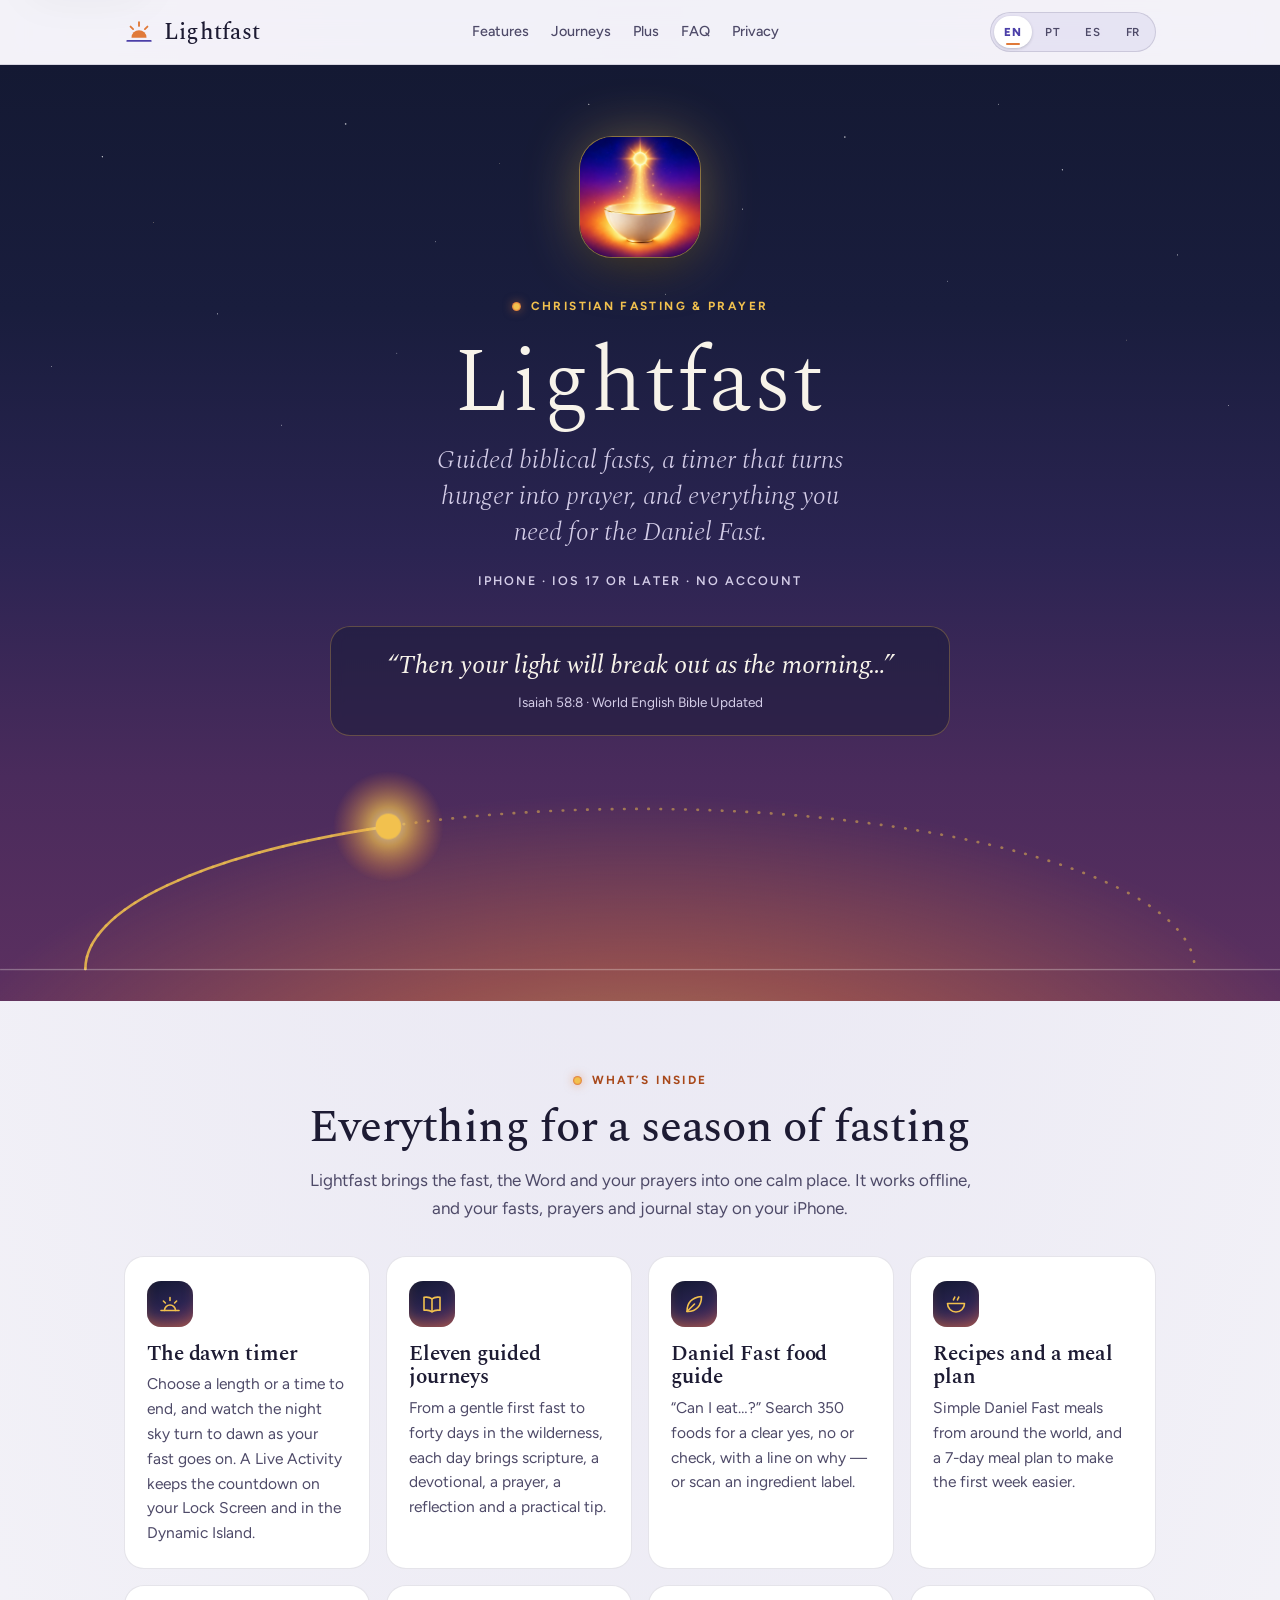
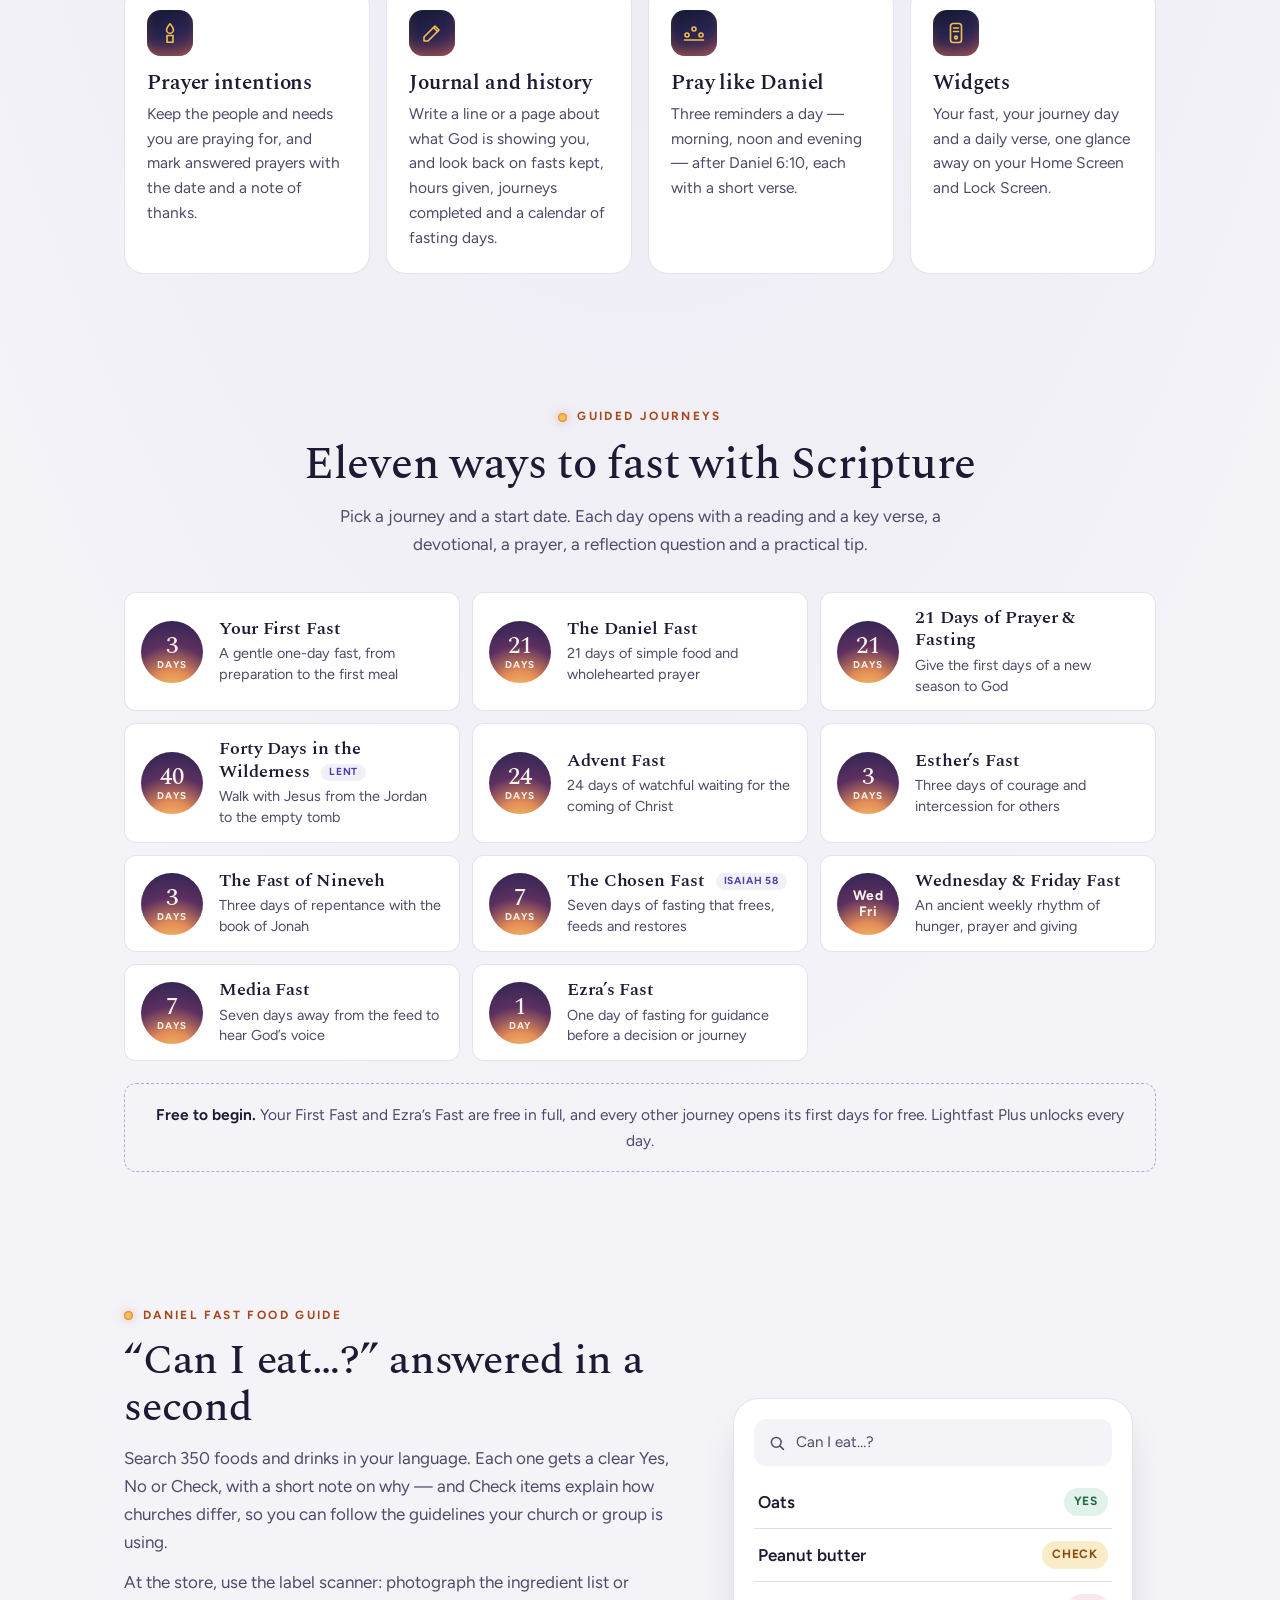
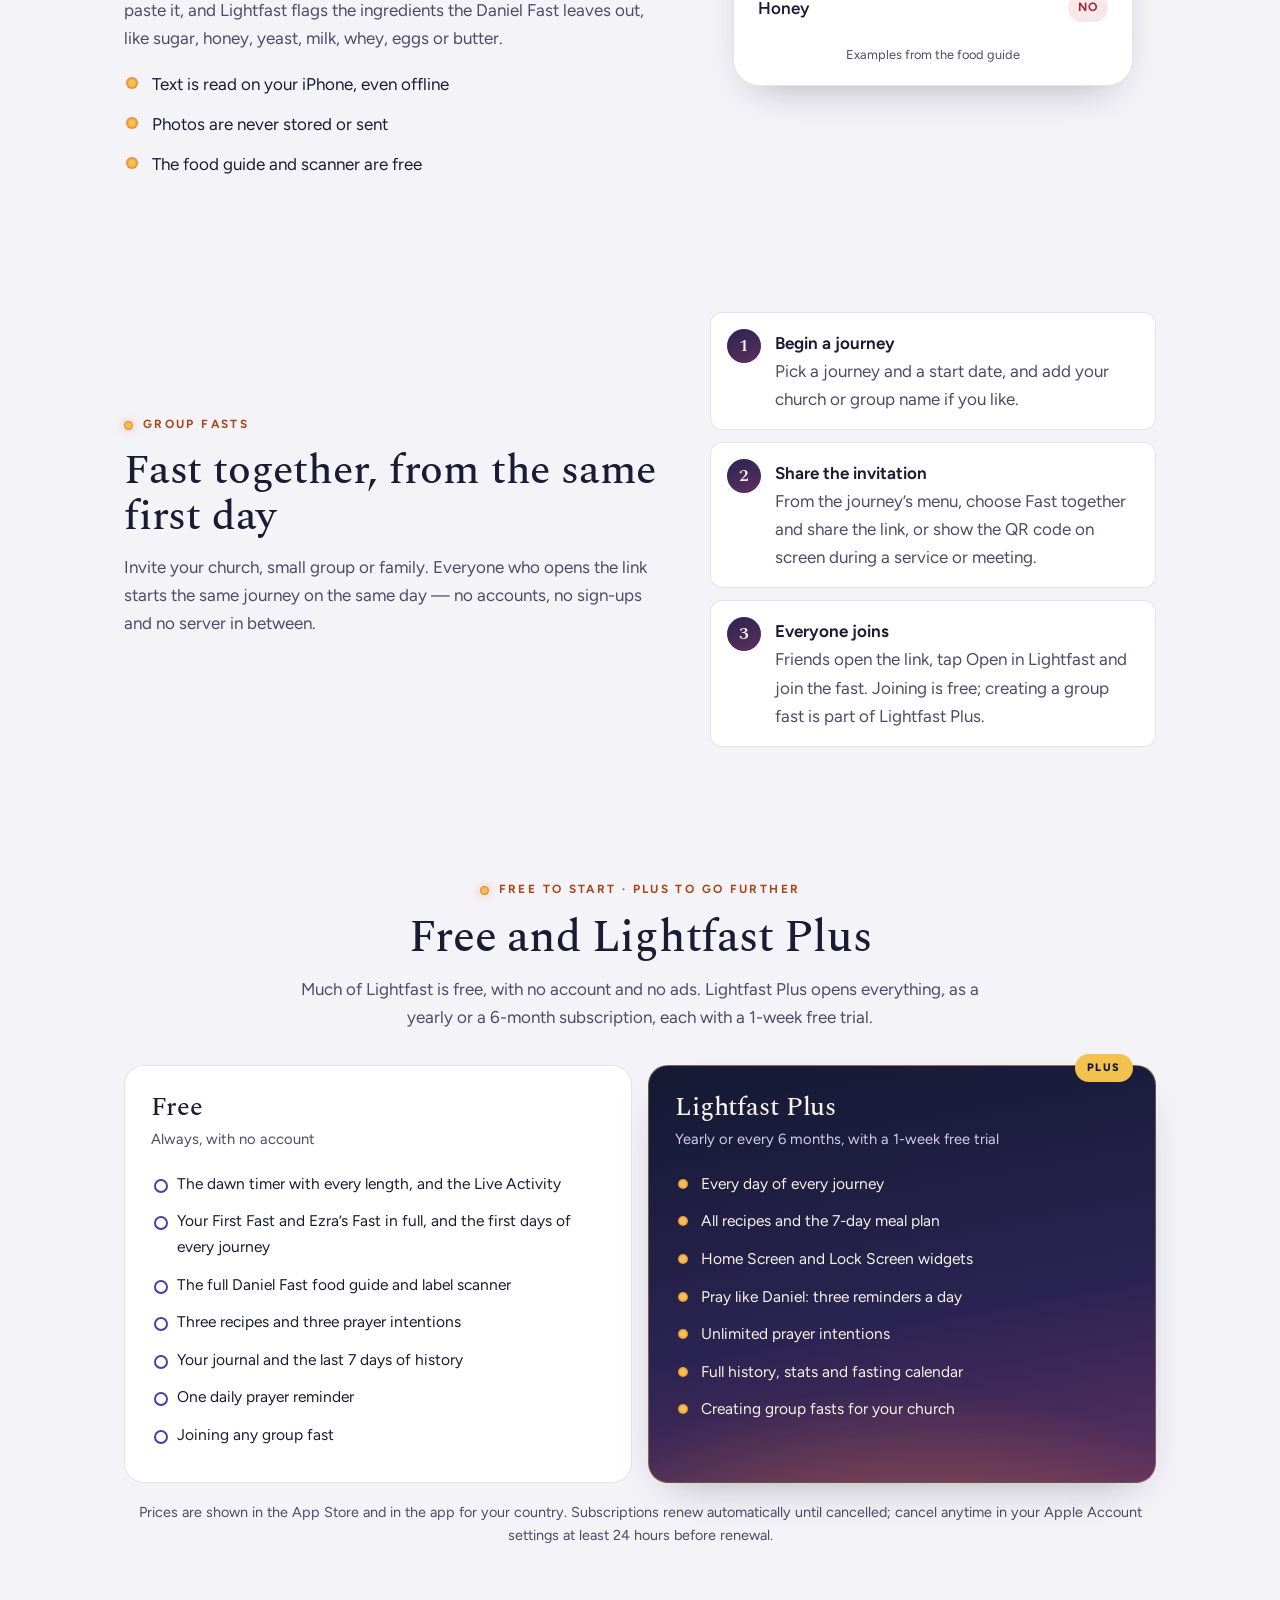
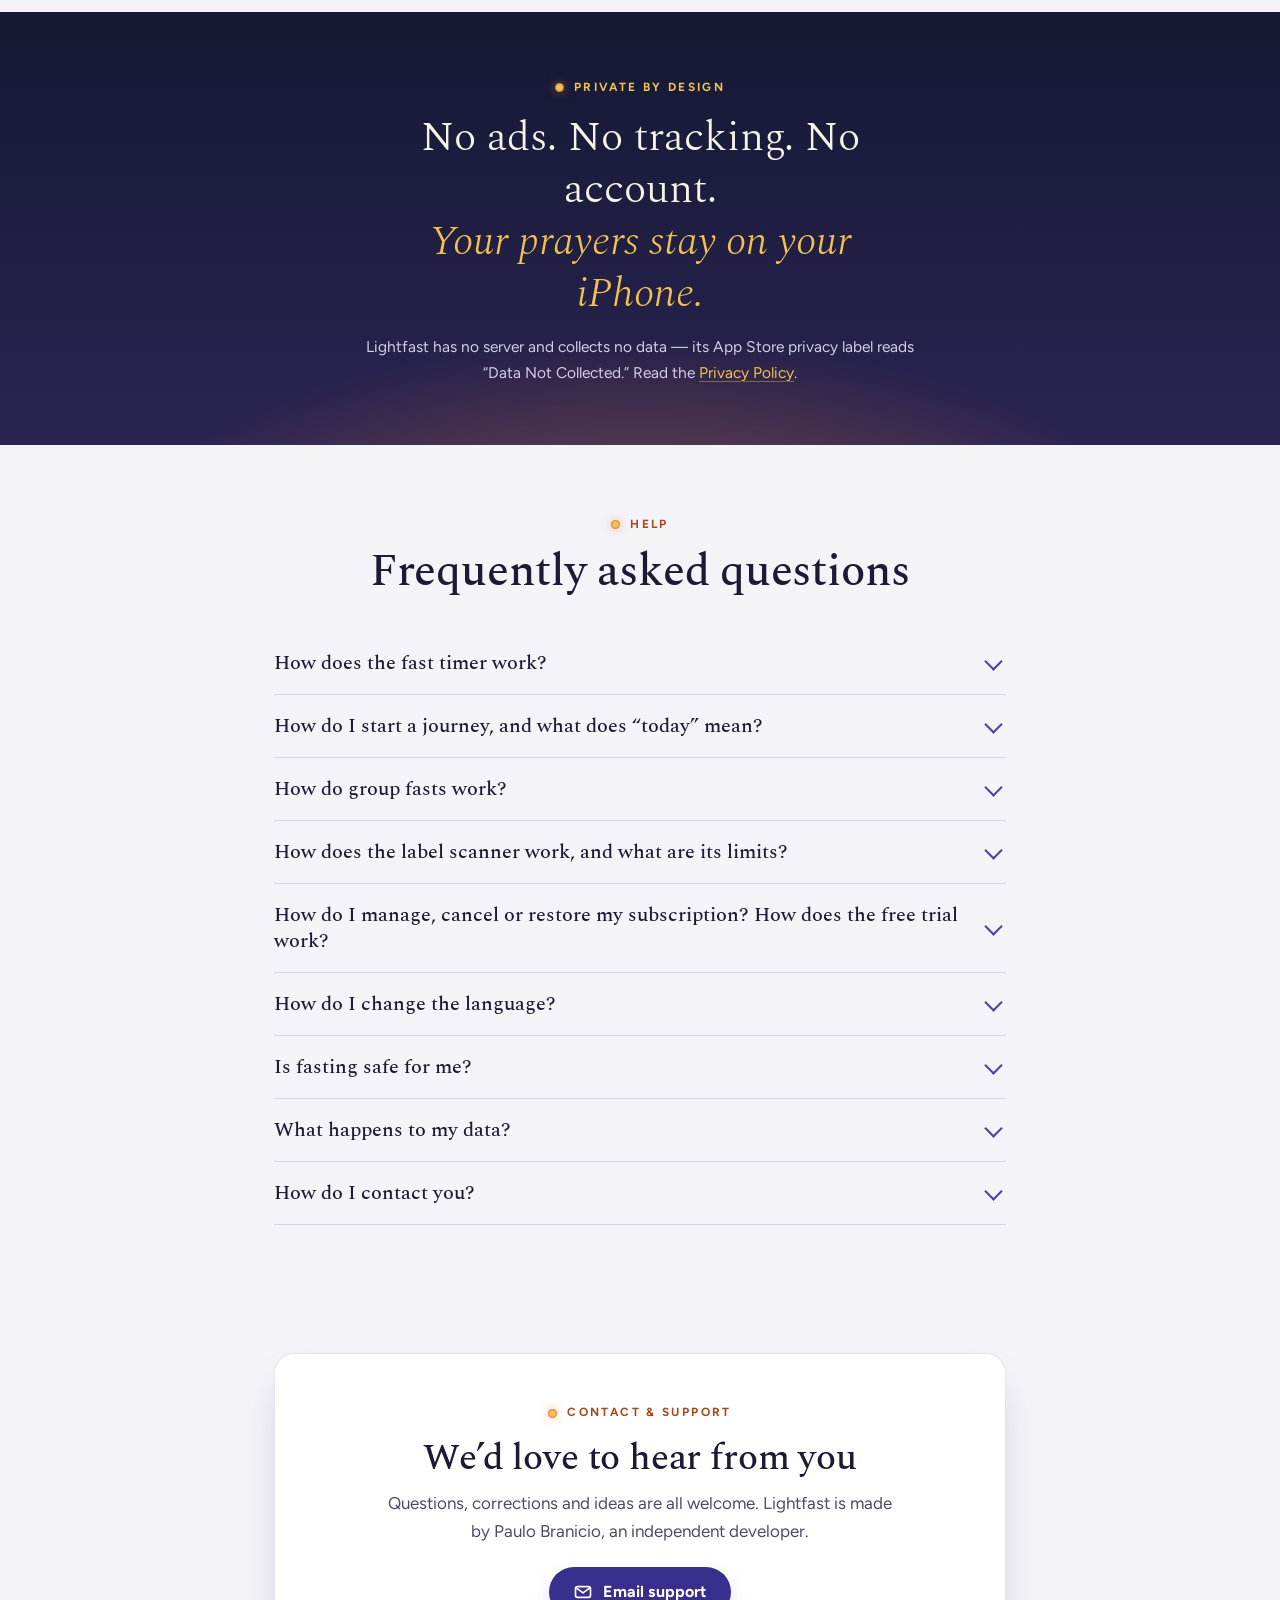
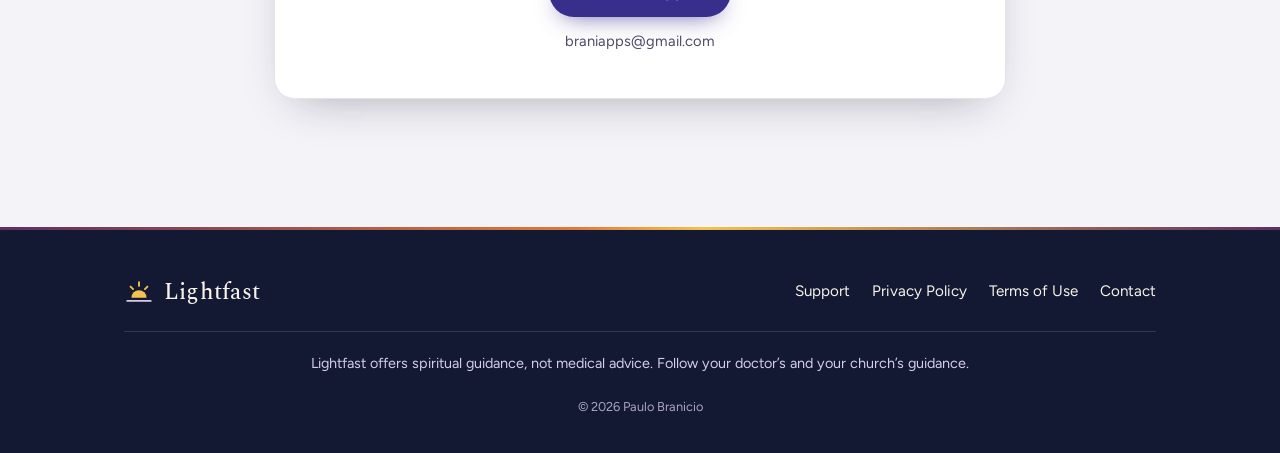
==== index.html @ 5043d7fe "Rename the app to Lightfast across the support site (en, pt-BR, es, fr) New address https://branicio" ====
<!DOCTYPE html>
<html lang="en">
<head>
  <meta charset="UTF-8">
  <meta name="viewport" content="width=device-width, initial-scale=1.0">
  <title>Lightfast — Daniel Fast &amp; Prayer · Support</title>
  <meta name="description" content="Lightfast is a Christian fasting companion for iPhone: a night-to-dawn fast timer, 11 guided biblical fasts, a Daniel Fast food guide and label scanner, prayer and journal — no ads, no tracking, no account. Também em português. También en español. Aussi en français.">
  <meta name="theme-color" content="#141933">
  <link rel="icon" href="app-icon.png">
  <link rel="apple-touch-icon" href="app-icon.png">
  <link rel="preconnect" href="https://fonts.googleapis.com">
  <link rel="preconnect" href="https://fonts.gstatic.com" crossorigin>
  <link href="https://fonts.googleapis.com/css2?family=Figtree:wght@400;500;600;700;800&family=Spectral:ital,wght@0,300;0,400;0,500;0,600;1,300;1,400&display=swap" rel="stylesheet">
  <link rel="stylesheet" href="styles.css">
  <script src="site.js" defer></script>
</head>
<body>
  <a class="skip" href="#main" data-i18n-en="Skip to content" data-i18n-pt="Pular para o conteúdo" data-i18n-es="Saltar al contenido" data-i18n-fr="Aller au contenu">Skip to content</a>

  <!-- Line icons, drawn once and reused with <use>. -->
  <svg width="0" height="0" style="position:absolute" aria-hidden="true" focusable="false">
    <symbol id="i-dawn" viewBox="0 0 24 24"><path d="M3 18.5h18"/><path d="M6.5 18.5a5.5 5.5 0 0 1 11 0"/><path d="M12 5.5v3M5.4 9l2 2M18.6 9l-2 2"/></symbol>
    <symbol id="i-book" viewBox="0 0 24 24"><path d="M12 6.8C10 5.3 7 4.8 4 5.3v13c3-.5 6 0 8 1.5 2-1.5 5-2 8-1.5v-13c-3-.5-6 0-8 1.5z"/><path d="M12 6.8v13"/></symbol>
    <symbol id="i-leaf" viewBox="0 0 24 24"><path d="M5 19.5C5 11 10 5.5 19.5 4.5 19.5 14 14 19.5 6 19.5"/><path d="M5 19.5l7.5-7.5"/></symbol>
    <symbol id="i-bowl" viewBox="0 0 24 24"><path d="M3.5 11.5h17a8.5 8.5 0 0 1-17 0z"/><path d="M9.5 8c0-1.3 1.2-1.7 1.2-3M13.5 8c0-1.3 1.2-1.7 1.2-3"/></symbol>
    <symbol id="i-flame" viewBox="0 0 24 24"><path d="M12 2.8c2.3 2.6 3.4 4.4 3.4 6.1a3.4 3.4 0 0 1-6.8 0c0-1.7 1.1-3.5 3.4-6.1z"/><path d="M9 14.5h6v6.7H9z"/></symbol>
    <symbol id="i-pen" viewBox="0 0 24 24"><path d="M4 20h4L19 9l-4-4L4 16z"/><path d="M13.5 6.5l4 4"/></symbol>
    <symbol id="i-suns" viewBox="0 0 24 24"><circle cx="5" cy="14" r="2"/><circle cx="12" cy="8" r="2"/><circle cx="19" cy="14" r="2"/><path d="M2.5 19h19"/></symbol>
    <symbol id="i-phone" viewBox="0 0 24 24"><rect x="6.5" y="2.5" width="11" height="19" rx="2.8"/><path d="M9.5 7h5M9.5 10.5h5"/><circle cx="12" cy="16.5" r="1.4"/></symbol>
    <symbol id="i-search" viewBox="0 0 24 24"><circle cx="11" cy="11" r="6.5"/><path d="M16 16l4.5 4.5"/></symbol>
    <symbol id="i-mail" viewBox="0 0 24 24"><rect x="3" y="5.5" width="18" height="13" rx="2.5"/><path d="M3.8 7l8.2 6 8.2-6"/></symbol>
  </svg>

  <header class="nav">
    <div class="wrap">
      <a class="brand" href="index.html">
        <svg class="mark" width="30" height="30" viewBox="0 0 32 32" aria-hidden="true" focusable="false"><path class="sun" d="M8 22a8 8 0 0 1 16 0z"/><path class="rays" d="M16 5.5v4M7 10.2l2.7 2.7M25 10.2l-2.7 2.7" fill="none" stroke-width="2" stroke-linecap="round"/><path class="line" d="M3.5 25.5h25" fill="none" stroke-width="2" stroke-linecap="round"/></svg>
        Lightfast
      </a>
      <nav class="nav-links" aria-label="Site" data-i18n-aria-en="Site" data-i18n-aria-pt="Site" data-i18n-aria-es="Sitio" data-i18n-aria-fr="Site">
        <a href="#features" data-i18n-en="Features" data-i18n-pt="Recursos" data-i18n-es="Funciones" data-i18n-fr="Fonctionnalités">Features</a>
        <a href="#journeys" data-i18n-en="Journeys" data-i18n-pt="Jornadas" data-i18n-es="Jornadas" data-i18n-fr="Parcours">Journeys</a>
        <a href="#plus">Plus</a>
        <a href="#faq" data-i18n-en="FAQ" data-i18n-pt="Perguntas" data-i18n-es="Preguntas" data-i18n-fr="Questions">FAQ</a>
        <a href="privacy.html" data-i18n-en="Privacy" data-i18n-pt="Privacidade" data-i18n-es="Privacidad" data-i18n-fr="Confidentialité">Privacy</a>
      </nav>
      <div class="nav-right">
        <div class="langtabs" role="tablist" aria-label="Language" data-i18n-aria-en="Language" data-i18n-aria-pt="Idioma" data-i18n-aria-es="Idioma" data-i18n-aria-fr="Langue">
          <button type="button" role="tab" data-lang-target="en" lang="en" aria-label="English">EN</button>
          <button type="button" role="tab" data-lang-target="pt" lang="pt-BR" aria-label="Português (Brasil)">PT</button>
          <button type="button" role="tab" data-lang-target="es" lang="es" aria-label="Español">ES</button>
          <button type="button" role="tab" data-lang-target="fr" lang="fr" aria-label="Français">FR</button>
        </div>
      </div>
    </div>
  </header>

  <main id="main" tabindex="-1">
    <!-- =============================================================== HERO -->
    <section class="sky">
      <div class="wrap hero">
        <div data-lang="en" lang="en">
          <img class="icon" src="app-icon.png" width="120" height="120" alt="Lightfast app icon: an empty bowl filled with dawn light" data-rise style="animation-delay:.05s">
          <div data-rise style="animation-delay:.12s"><span class="kicker">Christian fasting &amp; prayer</span></div>
          <h1 data-rise style="animation-delay:.18s">Lightfast</h1>
          <p class="tagline" data-rise style="animation-delay:.26s">Guided biblical fasts, a timer that turns hunger into prayer, and everything you need for the Daniel Fast.</p>
          <p class="meta" data-rise style="animation-delay:.32s">iPhone · iOS 17 or later · No account</p>
          <figure class="verse" data-rise style="animation-delay:.4s">
            <blockquote><p>“Then your light will break out as the morning…”</p></blockquote>
            <figcaption>Isaiah 58:8 · World English Bible Updated</figcaption>
          </figure>
        </div>
        <div data-lang="pt" lang="pt-BR">
          <img class="icon" src="app-icon.png" width="120" height="120" alt="Ícone do aplicativo Lightfast: uma tigela vazia cheia da luz da aurora" data-rise style="animation-delay:.05s">
          <div data-rise style="animation-delay:.12s"><span class="kicker">Jejum e oração cristã</span></div>
          <h1 data-rise style="animation-delay:.18s">Lightfast</h1>
          <p class="tagline" data-rise style="animation-delay:.26s">Jejuns bíblicos guiados, um cronômetro que transforma a fome em oração e tudo o que você precisa para o Jejum de Daniel.</p>
          <p class="meta" data-rise style="animation-delay:.32s">iPhone · iOS 17 ou posterior · Sem conta</p>
          <figure class="verse" data-rise style="animation-delay:.4s">
            <blockquote><p>“Então a sua luz romperá como a manhã…”</p></blockquote>
            <figcaption>Isaías 58:8 · Bíblia Portuguesa Mundial</figcaption>
          </figure>
        </div>
        <div data-lang="es" lang="es">
          <img class="icon" src="app-icon.png" width="120" height="120" alt="Ícono de la aplicación Lightfast: un tazón vacío lleno de la luz del amanecer" data-rise style="animation-delay:.05s">
          <div data-rise style="animation-delay:.12s"><span class="kicker">Ayuno cristiano y oración</span></div>
          <h1 data-rise style="animation-delay:.18s">Lightfast</h1>
          <p class="tagline" data-rise style="animation-delay:.26s">Ayunos bíblicos guiados, un temporizador que convierte el hambre en oración y todo lo que necesitas para el Ayuno de Daniel.</p>
          <p class="meta" data-rise style="animation-delay:.32s">iPhone · iOS 17 o posterior · Sin cuenta</p>
          <figure class="verse" data-rise style="animation-delay:.4s">
            <blockquote><p>«Entonces nacerá tu luz como el alba…»</p></blockquote>
            <figcaption>Isaías 58:8 · Reina-Valera 1909</figcaption>
          </figure>
        </div>
        <div data-lang="fr" lang="fr">
          <img class="icon" src="app-icon.png" width="120" height="120" alt="Icône de l’application Lightfast&nbsp;: un bol vide rempli de la lumière de l’aube" data-rise style="animation-delay:.05s">
          <div data-rise style="animation-delay:.12s"><span class="kicker">Jeûne chrétien et prière</span></div>
          <h1 data-rise style="animation-delay:.18s">Lightfast</h1>
          <p class="tagline" data-rise style="animation-delay:.26s">Des jeûnes bibliques guidés, un minuteur qui change la faim en prière, et tout ce qu’il te faut pour le jeûne de Daniel.</p>
          <p class="meta" data-rise style="animation-delay:.32s">iPhone · iOS 17 ou ultérieur · Sans compte</p>
          <figure class="verse" data-rise style="animation-delay:.4s">
            <blockquote><p>«&nbsp;Alors ta lumière poindra comme l’aurore…&nbsp;»</p></blockquote>
            <figcaption>Ésaïe 58:8 · Louis Segond 1910</figcaption>
          </figure>
        </div>
      </div>
      <!-- The app's dawn timer: a sun a third of the way up its arc. -->
      <svg class="horizon" viewBox="0 -24 1200 224" aria-hidden="true" focusable="false">
        <defs>
          <radialGradient id="sunglow">
            <stop offset="0" stop-color="#FFF3D1"/>
            <stop offset="0.35" stop-color="#F2C14E" stop-opacity="0.9"/>
            <stop offset="1" stop-color="#E07A3A" stop-opacity="0"/>
          </radialGradient>
        </defs>
        <path d="M80 170 A520 150 0 0 1 1120 170" fill="none" stroke="#F2C14E" stroke-opacity="0.5" stroke-width="2.5" stroke-dasharray="0.5 11" stroke-linecap="round"/>
        <path d="M80 170 A520 150 0 0 1 364 36.4" fill="none" stroke="#F2C14E" stroke-opacity="0.85" stroke-width="2.5" stroke-linecap="round"/>
        <g class="climb">
          <circle cx="364" cy="36.4" r="52" fill="url(#sunglow)" opacity="0.75"/>
          <circle cx="364" cy="36.4" r="12" fill="#F2C14E"/>
        </g>
        <path d="M0 170.5H1200" stroke="#F7F3EA" stroke-opacity="0.35" stroke-width="1.2"/>
      </svg>
    </section>

    <!-- =============================================================== FEATURES -->
    <section class="block wrap" id="features">
      <div data-lang="en" lang="en">
        <div class="section-head center">
          <span class="kicker">What’s inside</span>
          <h2>Everything for a season of fasting</h2>
          <p>Lightfast brings the fast, the Word and your prayers into one calm place. It works offline, and your fasts, prayers and journal stay on your iPhone.</p>
        </div>
        <div class="grid">
          <div class="feature"><div class="ico"><svg aria-hidden="true"><use href="#i-dawn"/></svg></div><h3>The dawn timer</h3><p>Choose a length or a time to end, and watch the night sky turn to dawn as your fast goes on. A Live Activity keeps the countdown on your Lock Screen and in the Dynamic Island.</p></div>
          <div class="feature"><div class="ico"><svg aria-hidden="true"><use href="#i-book"/></svg></div><h3>Eleven guided journeys</h3><p>From a gentle first fast to forty days in the wilderness, each day brings scripture, a devotional, a prayer, a reflection and a practical tip.</p></div>
          <div class="feature"><div class="ico"><svg aria-hidden="true"><use href="#i-leaf"/></svg></div><h3>Daniel Fast food guide</h3><p>“Can I eat…?” Search 350 foods for a clear yes, no or check, with a line on why — or scan an ingredient label.</p></div>
          <div class="feature"><div class="ico"><svg aria-hidden="true"><use href="#i-bowl"/></svg></div><h3>Recipes and a meal plan</h3><p>Simple Daniel Fast meals from around the world, and a 7-day meal plan to make the first week easier.</p></div>
          <div class="feature"><div class="ico"><svg aria-hidden="true"><use href="#i-flame"/></svg></div><h3>Prayer intentions</h3><p>Keep the people and needs you are praying for, and mark answered prayers with the date and a note of thanks.</p></div>
          <div class="feature"><div class="ico"><svg aria-hidden="true"><use href="#i-pen"/></svg></div><h3>Journal and history</h3><p>Write a line or a page about what God is showing you, and look back on fasts kept, hours given, journeys completed and a calendar of fasting days.</p></div>
          <div class="feature"><div class="ico"><svg aria-hidden="true"><use href="#i-suns"/></svg></div><h3>Pray like Daniel</h3><p>Three reminders a day — morning, noon and evening — after Daniel 6:10, each with a short verse.</p></div>
          <div class="feature"><div class="ico"><svg aria-hidden="true"><use href="#i-phone"/></svg></div><h3>Widgets</h3><p>Your fast, your journey day and a daily verse, one glance away on your Home Screen and Lock Screen.</p></div>
        </div>
      </div>
      <div data-lang="pt" lang="pt-BR">
        <div class="section-head center">
          <span class="kicker">Por dentro do app</span>
          <h2>Tudo para um tempo de jejum</h2>
          <p>O Lightfast reúne o jejum, a Palavra e as suas orações em um só lugar, sereno. Funciona offline, e seus jejuns, orações e diário ficam no seu iPhone.</p>
        </div>
        <div class="grid">
          <div class="feature"><div class="ico"><svg aria-hidden="true"><use href="#i-dawn"/></svg></div><h3>O cronômetro da aurora</h3><p>Escolha uma duração ou um horário para terminar e veja o céu da noite virar aurora enquanto o jejum avança. Uma Atividade ao Vivo mantém a contagem regressiva na Tela Bloqueada e na Dynamic Island.</p></div>
          <div class="feature"><div class="ico"><svg aria-hidden="true"><use href="#i-book"/></svg></div><h3>Onze jornadas guiadas</h3><p>De um primeiro jejum suave aos quarenta dias no deserto, cada dia traz Escritura, um devocional, uma oração, uma reflexão e uma dica prática.</p></div>
          <div class="feature"><div class="ico"><svg aria-hidden="true"><use href="#i-leaf"/></svg></div><h3>Guia de alimentos do Jejum de Daniel</h3><p>“Posso comer…?” Pesquise 350 alimentos e receba um sim, um não ou um “verifique”, com o motivo — ou escaneie o rótulo de ingredientes.</p></div>
          <div class="feature"><div class="ico"><svg aria-hidden="true"><use href="#i-bowl"/></svg></div><h3>Receitas e cardápio</h3><p>Refeições simples do Jejum de Daniel de várias partes do mundo e um cardápio de 7 dias para facilitar a primeira semana.</p></div>
          <div class="feature"><div class="ico"><svg aria-hidden="true"><use href="#i-flame"/></svg></div><h3>Pedidos de oração</h3><p>Guarde as pessoas e as necessidades pelas quais você ora e marque as orações respondidas com a data e uma palavra de gratidão.</p></div>
          <div class="feature"><div class="ico"><svg aria-hidden="true"><use href="#i-pen"/></svg></div><h3>Diário e histórico</h3><p>Escreva uma linha ou uma página sobre o que Deus está mostrando a você e reveja os jejuns cumpridos, as horas dedicadas, as jornadas concluídas e um calendário dos seus dias de jejum.</p></div>
          <div class="feature"><div class="ico"><svg aria-hidden="true"><use href="#i-suns"/></svg></div><h3>Ore como Daniel</h3><p>Três lembretes por dia — de manhã, ao meio-dia e à noite —, como em Daniel 6:10, cada um com um versículo curto.</p></div>
          <div class="feature"><div class="ico"><svg aria-hidden="true"><use href="#i-phone"/></svg></div><h3>Widgets</h3><p>Seu jejum, o dia da sua jornada e um versículo diário, a um olhar de distância na Tela de Início e na Tela Bloqueada.</p></div>
        </div>
      </div>
      <div data-lang="es" lang="es">
        <div class="section-head center">
          <span class="kicker">Lo que incluye</span>
          <h2>Todo para un tiempo de ayuno</h2>
          <p>Lightfast reúne el ayuno, la Palabra y tus oraciones en un solo lugar sereno. Funciona sin conexión, y tus ayunos, oraciones y diario se quedan en tu iPhone.</p>
        </div>
        <div class="grid">
          <div class="feature"><div class="ico"><svg aria-hidden="true"><use href="#i-dawn"/></svg></div><h3>El temporizador del alba</h3><p>Elige una duración o una hora para terminar, y mira cómo el cielo nocturno se vuelve alba mientras avanza tu ayuno. Una Actividad en vivo mantiene la cuenta regresiva en la pantalla bloqueada y en la Dynamic Island.</p></div>
          <div class="feature"><div class="ico"><svg aria-hidden="true"><use href="#i-book"/></svg></div><h3>Once jornadas guiadas</h3><p>Desde un primer ayuno sencillo hasta cuarenta días en el desierto, cada día trae Escritura, un devocional, una oración, una reflexión y un consejo práctico.</p></div>
          <div class="feature"><div class="ico"><svg aria-hidden="true"><use href="#i-leaf"/></svg></div><h3>Guía de alimentos del Ayuno de Daniel</h3><p>«¿Puedo comer…?» Busca entre 350 alimentos y obtén un sí, un no o un «revisa», con el porqué, o escanea la etiqueta de ingredientes.</p></div>
          <div class="feature"><div class="ico"><svg aria-hidden="true"><use href="#i-bowl"/></svg></div><h3>Recetas y plan de comidas</h3><p>Comidas sencillas del Ayuno de Daniel de todo el mundo y un plan de comidas de 7 días para facilitar la primera semana.</p></div>
          <div class="feature"><div class="ico"><svg aria-hidden="true"><use href="#i-flame"/></svg></div><h3>Peticiones de oración</h3><p>Guarda las personas y necesidades por las que oras, y marca las oraciones contestadas con la fecha y una palabra de gratitud.</p></div>
          <div class="feature"><div class="ico"><svg aria-hidden="true"><use href="#i-pen"/></svg></div><h3>Diario e historial</h3><p>Escribe una línea o una página sobre lo que Dios te está mostrando, y repasa los ayunos cumplidos, las horas dedicadas, las jornadas completadas y un calendario de tus días de ayuno.</p></div>
          <div class="feature"><div class="ico"><svg aria-hidden="true"><use href="#i-suns"/></svg></div><h3>Ora como Daniel</h3><p>Tres recordatorios al día —mañana, mediodía y tarde—, como en Daniel 6:10, cada uno con un versículo breve.</p></div>
          <div class="feature"><div class="ico"><svg aria-hidden="true"><use href="#i-phone"/></svg></div><h3>Widgets</h3><p>Tu ayuno, el día de tu jornada y un versículo diario, a un vistazo en la pantalla de inicio y en la pantalla bloqueada.</p></div>
        </div>
      </div>
      <div data-lang="fr" lang="fr">
        <div class="section-head center">
          <span class="kicker">À l’intérieur</span>
          <h2>Tout pour un temps de jeûne</h2>
          <p>Lightfast rassemble le jeûne, la Parole et tes prières en un seul lieu paisible. Elle fonctionne hors ligne, et tes jeûnes, tes prières et ton journal restent sur ton iPhone.</p>
        </div>
        <div class="grid">
          <div class="feature"><div class="ico"><svg aria-hidden="true"><use href="#i-dawn"/></svg></div><h3>Le minuteur de l’aube</h3><p>Choisis une durée ou une heure de fin, et regarde le ciel de la nuit se changer en aube à mesure que ton jeûne avance. Une activité en direct garde le compte à rebours sur l’écran verrouillé et dans la Dynamic Island.</p></div>
          <div class="feature"><div class="ico"><svg aria-hidden="true"><use href="#i-book"/></svg></div><h3>Onze parcours guidés</h3><p>D’un premier jeûne tout en douceur aux quarante jours au désert, chaque jour t’apporte un passage de l’Écriture, une méditation, une prière, une réflexion et un conseil pratique.</p></div>
          <div class="feature"><div class="ico"><svg aria-hidden="true"><use href="#i-leaf"/></svg></div><h3>Guide alimentaire du jeûne de Daniel</h3><p>«&nbsp;Puis-je manger…&nbsp;?&nbsp;» Cherche parmi 350 aliments et obtiens un oui, un non ou un «&nbsp;à vérifier&nbsp;», avec la raison — ou scanne une étiquette d’ingrédients.</p></div>
          <div class="feature"><div class="ico"><svg aria-hidden="true"><use href="#i-bowl"/></svg></div><h3>Recettes et menu de la semaine</h3><p>Des plats simples du jeûne de Daniel venus du monde entier, et un menu de 7&nbsp;jours pour faciliter la première semaine.</p></div>
          <div class="feature"><div class="ico"><svg aria-hidden="true"><use href="#i-flame"/></svg></div><h3>Intentions de prière</h3><p>Garde les personnes et les besoins pour lesquels tu pries, et marque les prières exaucées avec la date et un mot de reconnaissance.</p></div>
          <div class="feature"><div class="ico"><svg aria-hidden="true"><use href="#i-pen"/></svg></div><h3>Journal et historique</h3><p>Écris une ligne ou une page sur ce que Dieu te montre, et revois les jeûnes tenus, les heures données, les parcours terminés et un calendrier de tes jours de jeûne.</p></div>
          <div class="feature"><div class="ico"><svg aria-hidden="true"><use href="#i-suns"/></svg></div><h3>Prier comme Daniel</h3><p>Trois rappels par jour — le matin, à midi et le soir — à l’exemple de Daniel 6:10, chacun avec un court verset.</p></div>
          <div class="feature"><div class="ico"><svg aria-hidden="true"><use href="#i-phone"/></svg></div><h3>Widgets</h3><p>Ton jeûne, le jour de ton parcours et un verset du jour, d’un coup d’œil sur l’écran d’accueil et l’écran verrouillé.</p></div>
        </div>
      </div>
    </section>

    <!-- =============================================================== JOURNEYS -->
    <section class="block wrap" id="journeys">
      <div data-lang="en" lang="en">
        <div class="section-head center">
          <span class="kicker">Guided journeys</span>
          <h2>Eleven ways to fast with Scripture</h2>
          <p>Pick a journey and a start date. Each day opens with a reading and a key verse, a devotional, a prayer, a reflection question and a practical tip.</p>
        </div>
        <ul class="journeys">
          <li class="journey"><span class="len"><b>3</b><small>days</small></span><div><h3>Your First Fast</h3><p>A gentle one-day fast, from preparation to the first meal</p></div></li>
          <li class="journey"><span class="len"><b>21</b><small>days</small></span><div><h3>The Daniel Fast</h3><p>21 days of simple food and wholehearted prayer</p></div></li>
          <li class="journey"><span class="len"><b>21</b><small>days</small></span><div><h3>21 Days of Prayer &amp; Fasting</h3><p>Give the first days of a new season to God</p></div></li>
          <li class="journey"><span class="len"><b>40</b><small>days</small></span><div><h3>Forty Days in the Wilderness <span class="tag">Lent</span></h3><p>Walk with Jesus from the Jordan to the empty tomb</p></div></li>
          <li class="journey"><span class="len"><b>24</b><small>days</small></span><div><h3>Advent Fast</h3><p>24 days of watchful waiting for the coming of Christ</p></div></li>
          <li class="journey"><span class="len"><b>3</b><small>days</small></span><div><h3>Esther’s Fast</h3><p>Three days of courage and intercession for others</p></div></li>
          <li class="journey"><span class="len"><b>3</b><small>days</small></span><div><h3>The Fast of Nineveh</h3><p>Three days of repentance with the book of Jonah</p></div></li>
          <li class="journey"><span class="len"><b>7</b><small>days</small></span><div><h3>The Chosen Fast <span class="tag">Isaiah 58</span></h3><p>Seven days of fasting that frees, feeds and restores</p></div></li>
          <li class="journey"><span class="len wk"><b>Wed<br>Fri</b></span><div><h3>Wednesday &amp; Friday Fast</h3><p>An ancient weekly rhythm of hunger, prayer and giving</p></div></li>
          <li class="journey"><span class="len"><b>7</b><small>days</small></span><div><h3>Media Fast</h3><p>Seven days away from the feed to hear God’s voice</p></div></li>
          <li class="journey"><span class="len"><b>1</b><small>day</small></span><div><h3>Ezra’s Fast</h3><p>One day of fasting for guidance before a decision or journey</p></div></li>
        </ul>
        <p class="each-day"><strong>Free to begin.</strong> Your First Fast and Ezra’s Fast are free in full, and every other journey opens its first days for free. Lightfast Plus unlocks every day.</p>
      </div>
      <div data-lang="pt" lang="pt-BR">
        <div class="section-head center">
          <span class="kicker">Jornadas guiadas</span>
          <h2>Onze maneiras de jejuar com as Escrituras</h2>
          <p>Escolha uma jornada e uma data de início. Cada dia começa com uma leitura e um versículo-chave, um devocional, uma oração, uma pergunta para reflexão e uma dica prática.</p>
        </div>
        <ul class="journeys">
          <li class="journey"><span class="len"><b>3</b><small>dias</small></span><div><h3>Seu primeiro jejum</h3><p>Um jejum suave de um dia, da preparação à primeira refeição</p></div></li>
          <li class="journey"><span class="len"><b>21</b><small>dias</small></span><div><h3>O Jejum de Daniel</h3><p>21 dias de comida simples e oração de todo o coração</p></div></li>
          <li class="journey"><span class="len"><b>21</b><small>dias</small></span><div><h3>21 dias de jejum e oração</h3><p>Entregue a Deus os primeiros dias de um novo tempo</p></div></li>
          <li class="journey"><span class="len"><b>40</b><small>dias</small></span><div><h3>Quarenta dias no deserto <span class="tag">Quaresma</span></h3><p>Caminhe com Jesus do Jordão até o túmulo vazio</p></div></li>
          <li class="journey"><span class="len"><b>24</b><small>dias</small></span><div><h3>Jejum do Advento</h3><p>24 dias de espera vigilante pela vinda de Cristo</p></div></li>
          <li class="journey"><span class="len"><b>3</b><small>dias</small></span><div><h3>O Jejum de Ester</h3><p>Três dias de coragem e intercessão pelos outros</p></div></li>
          <li class="journey"><span class="len"><b>3</b><small>dias</small></span><div><h3>O Jejum de Nínive</h3><p>Três dias de arrependimento com o livro de Jonas</p></div></li>
          <li class="journey"><span class="len"><b>7</b><small>dias</small></span><div><h3>O jejum que Deus escolheu <span class="tag">Isaías 58</span></h3><p>Sete dias de jejum que liberta, alimenta e restaura</p></div></li>
          <li class="journey"><span class="len wk"><b>Qua<br>Sex</b></span><div><h3>Jejum às quartas e sextas</h3><p>Um antigo ritmo semanal de fome, oração e generosidade</p></div></li>
          <li class="journey"><span class="len"><b>7</b><small>dias</small></span><div><h3>Jejum de mídias</h3><p>Sete dias longe do feed para ouvir a voz de Deus</p></div></li>
          <li class="journey"><span class="len"><b>1</b><small>dia</small></span><div><h3>O Jejum de Esdras</h3><p>Um dia de jejum por direção antes de uma decisão ou viagem</p></div></li>
        </ul>
        <p class="each-day"><strong>Comece grátis.</strong> “Seu primeiro jejum” e “O Jejum de Esdras” são gratuitos por completo, e todas as outras jornadas abrem os primeiros dias de graça. O Lightfast Plus libera todos os dias.</p>
      </div>
      <div data-lang="es" lang="es">
        <div class="section-head center">
          <span class="kicker">Jornadas guiadas</span>
          <h2>Once maneras de ayunar con la Escritura</h2>
          <p>Elige una jornada y una fecha de inicio. Cada día empieza con una lectura y un versículo clave, un devocional, una oración, una pregunta de reflexión y un consejo práctico.</p>
        </div>
        <ul class="journeys">
          <li class="journey"><span class="len"><b>3</b><small>días</small></span><div><h3>Tu primer ayuno</h3><p>Un ayuno sencillo de un día, de la preparación a la primera comida</p></div></li>
          <li class="journey"><span class="len"><b>21</b><small>días</small></span><div><h3>El Ayuno de Daniel</h3><p>21 días de comida sencilla y oración de todo corazón</p></div></li>
          <li class="journey"><span class="len"><b>21</b><small>días</small></span><div><h3>21 días de ayuno y oración</h3><p>Entrega a Dios los primeros días de una nueva etapa</p></div></li>
          <li class="journey"><span class="len"><b>40</b><small>días</small></span><div><h3>Cuarenta días en el desierto <span class="tag">Cuaresma</span></h3><p>Camina con Jesús desde el Jordán hasta la tumba vacía</p></div></li>
          <li class="journey"><span class="len"><b>24</b><small>días</small></span><div><h3>Ayuno de Adviento</h3><p>24 días de espera vigilante por la venida de Cristo</p></div></li>
          <li class="journey"><span class="len"><b>3</b><small>días</small></span><div><h3>El ayuno de Ester</h3><p>Tres días de valentía e intercesión por otros</p></div></li>
          <li class="journey"><span class="len"><b>3</b><small>días</small></span><div><h3>El Ayuno de Nínive</h3><p>Tres días de arrepentimiento con el libro de Jonás</p></div></li>
          <li class="journey"><span class="len"><b>7</b><small>días</small></span><div><h3>El ayuno que Dios escoge <span class="tag">Isaías 58</span></h3><p>Siete días de ayuno que libera, alimenta y restaura</p></div></li>
          <li class="journey"><span class="len wk"><b>Mié<br>Vie</b></span><div><h3>Ayuno de miércoles y viernes</h3><p>Un antiguo ritmo semanal de hambre, oración y generosidad</p></div></li>
          <li class="journey"><span class="len"><b>7</b><small>días</small></span><div><h3>Ayuno digital</h3><p>Siete días lejos de las redes para escuchar la voz de Dios</p></div></li>
          <li class="journey"><span class="len"><b>1</b><small>día</small></span><div><h3>El ayuno de Esdras</h3><p>Un día de ayuno para pedir dirección ante una decisión o un viaje</p></div></li>
        </ul>
        <p class="each-day"><strong>Empieza gratis.</strong> «Tu primer ayuno» y «El ayuno de Esdras» son gratuitos por completo, y todas las demás jornadas abren sus primeros días gratis. Lightfast Plus desbloquea todos los días.</p>
      </div>
      <div data-lang="fr" lang="fr">
        <div class="section-head center">
          <span class="kicker">Parcours guidés</span>
          <h2>Onze façons de jeûner avec l’Écriture</h2>
          <p>Choisis un parcours et une date de début. Chaque jour s’ouvre sur une lecture et un verset clé, une méditation, une prière, une question de réflexion et un conseil pratique.</p>
        </div>
        <ul class="journeys">
          <li class="journey"><span class="len"><b>3</b><small>jours</small></span><div><h3>Ton premier jeûne</h3><p>Un jeûne doux d’une journée, de la préparation au premier repas</p></div></li>
          <li class="journey"><span class="len"><b>21</b><small>jours</small></span><div><h3>Le jeûne de Daniel</h3><p>21 jours de repas simples et de prière de tout cœur</p></div></li>
          <li class="journey"><span class="len"><b>21</b><small>jours</small></span><div><h3>21 jours de jeûne et de prière</h3><p>Consacre à Dieu les premiers jours d’une saison nouvelle</p></div></li>
          <li class="journey"><span class="len"><b>40</b><small>jours</small></span><div><h3>Quarante jours au désert <span class="tag">Carême</span></h3><p>Marche avec Jésus du Jourdain jusqu’au tombeau vide</p></div></li>
          <li class="journey"><span class="len"><b>24</b><small>jours</small></span><div><h3>Jeûne de l’Avent</h3><p>24 jours d’attente vigilante de la venue du Christ</p></div></li>
          <li class="journey"><span class="len"><b>3</b><small>jours</small></span><div><h3>Le jeûne d’Esther</h3><p>Trois jours de courage et d’intercession pour les autres</p></div></li>
          <li class="journey"><span class="len"><b>3</b><small>jours</small></span><div><h3>Le jeûne de Ninive</h3><p>Trois jours de repentance avec le livre de Jonas</p></div></li>
          <li class="journey"><span class="len"><b>7</b><small>jours</small></span><div><h3>Le jeûne qui plaît à Dieu <span class="tag">Ésaïe 58</span></h3><p>Sept jours de jeûne qui libère, nourrit et relève</p></div></li>
          <li class="journey"><span class="len wk"><b>Mer<br>Ven</b></span><div><h3>Jeûne du mercredi et du vendredi</h3><p>Un ancien rythme hebdomadaire de faim, de prière et de don</p></div></li>
          <li class="journey"><span class="len"><b>7</b><small>jours</small></span><div><h3>Jeûne des écrans</h3><p>Sept jours loin du fil d’actualité pour entendre la voix de Dieu</p></div></li>
          <li class="journey"><span class="len"><b>1</b><small>jour</small></span><div><h3>Le jeûne d’Esdras</h3><p>Un jour de jeûne pour chercher la direction de Dieu avant un départ</p></div></li>
        </ul>
        <p class="each-day"><strong>Commence gratuitement.</strong> «&nbsp;Ton premier jeûne&nbsp;» et «&nbsp;Le jeûne d’Esdras&nbsp;» sont entièrement gratuits, et tous les autres parcours offrent leurs premiers jours. Lightfast Plus débloque tous les jours.</p>
      </div>
    </section>

    <!-- =============================================================== FOOD GUIDE -->
    <section class="block wrap" id="food">
      <div data-lang="en" lang="en">
        <div class="spot">
          <div>
            <span class="kicker">Daniel Fast food guide</span>
            <h2>“Can I eat…?” answered in a second</h2>
            <p>Search 350 foods and drinks in your language. Each one gets a clear Yes, No or Check, with a short note on why — and Check items explain how churches differ, so you can follow the guidelines your church or group is using.</p>
            <p>At the store, use the label scanner: photograph the ingredient list or paste it, and Lightfast flags the ingredients the Daniel Fast leaves out, like sugar, honey, yeast, milk, whey, eggs or butter.</p>
            <ul class="ticks">
              <li>Text is read on your iPhone, even offline</li>
              <li>Photos are never stored or sent</li>
              <li>The food guide and scanner are free</li>
            </ul>
          </div>
          <figure class="mock">
            <div class="search"><svg aria-hidden="true"><use href="#i-search"/></svg>Can I eat…?</div>
            <ul>
              <li><span class="food">Oats</span><span class="verdict v-yes">Yes</span></li>
              <li><span class="food">Peanut butter</span><span class="verdict v-check">Check</span></li>
              <li><span class="food">Honey</span><span class="verdict v-no">No</span></li>
            </ul>
            <figcaption class="caption">Examples from the food guide</figcaption>
          </figure>
        </div>
      </div>
      <div data-lang="pt" lang="pt-BR">
        <div class="spot">
          <div>
            <span class="kicker">Guia de alimentos</span>
            <h2>“Posso comer…?” respondido num instante</h2>
            <p>Pesquise 350 alimentos e bebidas no seu idioma. Cada um recebe uma resposta clara (Sim, Não ou Verifique), com uma nota curta explicando o porquê — e os itens “Verifique” mostram como as igrejas diferem, para você seguir as orientações da sua igreja ou do seu grupo.</p>
            <p>No mercado, use o leitor de rótulos: fotografe a lista de ingredientes ou cole o texto, e o Lightfast aponta os ingredientes que o Jejum de Daniel deixa de fora, como açúcar, mel, fermento, leite, soro de leite, ovos ou manteiga.</p>
            <ul class="ticks">
              <li>O texto é lido no seu iPhone, mesmo offline</li>
              <li>As fotos nunca são guardadas nem enviadas</li>
              <li>O guia de alimentos e o leitor de rótulos são gratuitos</li>
            </ul>
          </div>
          <figure class="mock">
            <div class="search"><svg aria-hidden="true"><use href="#i-search"/></svg>Posso comer…?</div>
            <ul>
              <li><span class="food">Aveia</span><span class="verdict v-yes">Sim</span></li>
              <li><span class="food">Pasta de amendoim</span><span class="verdict v-check">Verifique</span></li>
              <li><span class="food">Mel</span><span class="verdict v-no">Não</span></li>
            </ul>
            <figcaption class="caption">Exemplos do guia de alimentos</figcaption>
          </figure>
        </div>
      </div>
      <div data-lang="es" lang="es">
        <div class="spot">
          <div>
            <span class="kicker">Guía de alimentos</span>
            <h2>«¿Puedo comer…?», resuelto en un segundo</h2>
            <p>Busca entre 350 alimentos y bebidas en tu idioma. Cada uno recibe una respuesta clara (Sí, No o Revisa), con una nota breve del porqué, y los elementos «Revisa» explican en qué difieren las iglesias, para que sigas las pautas de tu iglesia o grupo.</p>
            <p>En la tienda, usa el escáner de etiquetas: fotografía la lista de ingredientes o pega el texto, y Lightfast señala los ingredientes que el Ayuno de Daniel deja fuera, como azúcar, miel, levadura, leche, suero de leche, huevo o mantequilla.</p>
            <ul class="ticks">
              <li>El texto se lee en tu iPhone, incluso sin conexión</li>
              <li>Las fotos nunca se guardan ni se envían</li>
              <li>La guía de alimentos y el escáner son gratuitos</li>
            </ul>
          </div>
          <figure class="mock">
            <div class="search"><svg aria-hidden="true"><use href="#i-search"/></svg>¿Puedo comer…?</div>
            <ul>
              <li><span class="food">Avena</span><span class="verdict v-yes">Sí</span></li>
              <li><span class="food">Crema de cacahuate</span><span class="verdict v-check">Revisa</span></li>
              <li><span class="food">Miel</span><span class="verdict v-no">No</span></li>
            </ul>
            <figcaption class="caption">Ejemplos de la guía de alimentos</figcaption>
          </figure>
        </div>
      </div>
      <div data-lang="fr" lang="fr">
        <div class="spot">
          <div>
            <span class="kicker">Guide alimentaire</span>
            <h2>«&nbsp;Puis-je manger…&nbsp;?&nbsp;»&nbsp;: la réponse en une seconde</h2>
            <p>Cherche parmi 350 aliments et boissons dans ta langue. Chacun reçoit un Oui, un Non ou un À vérifier clair, avec une courte note qui explique pourquoi — et les éléments «&nbsp;À vérifier&nbsp;» montrent en quoi les Églises diffèrent, pour que tu suives les consignes de ton Église ou de ton groupe.</p>
            <p>Au magasin, utilise le scanner d’étiquettes&nbsp;: photographie la liste d’ingrédients ou colle le texte, et Lightfast signale les ingrédients que le jeûne de Daniel laisse de côté, comme le sucre, le miel, la levure, le lait, le lactosérum, les œufs ou le beurre.</p>
            <ul class="ticks">
              <li>Le texte est lu sur ton iPhone, même hors ligne</li>
              <li>Les photos ne sont jamais conservées ni envoyées</li>
              <li>Le guide alimentaire et le scanner sont gratuits</li>
            </ul>
          </div>
          <figure class="mock">
            <div class="search"><svg aria-hidden="true"><use href="#i-search"/></svg>Puis-je manger…&nbsp;?</div>
            <ul>
              <li><span class="food">Flocons d’avoine</span><span class="verdict v-yes">Oui</span></li>
              <li><span class="food">Beurre de cacahuète</span><span class="verdict v-check">À vérifier</span></li>
              <li><span class="food">Miel</span><span class="verdict v-no">Non</span></li>
            </ul>
            <figcaption class="caption">Exemples tirés du guide alimentaire</figcaption>
          </figure>
        </div>
      </div>
    </section>

    <!-- =============================================================== GROUP FASTS -->
    <section class="block wrap" id="together">
      <div data-lang="en" lang="en">
        <div class="spot">
          <div>
            <span class="kicker">Group fasts</span>
            <h2>Fast together, from the same first day</h2>
            <p>Invite your church, small group or family. Everyone who opens the link starts the same journey on the same day — no accounts, no sign-ups and no server in between.</p>
          </div>
          <ol class="steps">
            <li><strong>Begin a journey</strong>Pick a journey and a start date, and add your church or group name if you like.</li>
            <li><strong>Share the invitation</strong>From the journey’s menu, choose Fast together and share the link, or show the QR code on screen during a service or meeting.</li>
            <li><strong>Everyone joins</strong>Friends open the link, tap Open in Lightfast and join the fast. Joining is free; creating a group fast is part of Lightfast Plus.</li>
          </ol>
        </div>
      </div>
      <div data-lang="pt" lang="pt-BR">
        <div class="spot">
          <div>
            <span class="kicker">Jejuns em grupo</span>
            <h2>Jejuem juntos, a partir do mesmo primeiro dia</h2>
            <p>Convide sua igreja, seu pequeno grupo ou sua família. Todos que abrem o link começam a mesma jornada no mesmo dia — sem contas, sem cadastro e sem servidor no meio do caminho.</p>
          </div>
          <ol class="steps">
            <li><strong>Comece uma jornada</strong>Escolha uma jornada e uma data de início e, se quiser, adicione o nome da sua igreja ou grupo.</li>
            <li><strong>Compartilhe o convite</strong>No menu da jornada, escolha Jejuar juntos e compartilhe o link, ou mostre o QR code na tela durante um culto ou encontro.</li>
            <li><strong>Todos participam</strong>Os amigos abrem o link, tocam em Abrir no Lightfast e entram no jejum. Participar é grátis; criar um jejum em grupo faz parte do Lightfast Plus.</li>
          </ol>
        </div>
      </div>
      <div data-lang="es" lang="es">
        <div class="spot">
          <div>
            <span class="kicker">Ayunos en grupo</span>
            <h2>Ayunen juntos desde el mismo primer día</h2>
            <p>Invita a tu iglesia, a tu grupo pequeño o a tu familia. Todos los que abren el enlace empiezan la misma jornada el mismo día, sin cuentas, sin registros y sin servidores de por medio.</p>
          </div>
          <ol class="steps">
            <li><strong>Empieza una jornada</strong>Elige una jornada y una fecha de inicio y, si quieres, añade el nombre de tu iglesia o grupo.</li>
            <li><strong>Comparte la invitación</strong>En el menú de la jornada, elige Ayunar juntos y comparte el enlace, o muestra el código QR en pantalla durante un culto o una reunión.</li>
            <li><strong>Todos se unen</strong>Tus amigos abren el enlace, tocan Abrir en Lightfast y se unen al ayuno. Unirse es gratis; crear un ayuno en grupo forma parte de Lightfast Plus.</li>
          </ol>
        </div>
      </div>
      <div data-lang="fr" lang="fr">
        <div class="spot">
          <div>
            <span class="kicker">Jeûnes en groupe</span>
            <h2>Jeûner ensemble, dès le même premier jour</h2>
            <p>Invite ton Église, ton groupe de maison ou ta famille. Tous ceux qui ouvrent le lien commencent le même parcours le même jour — sans compte, sans inscription et sans serveur entre vous.</p>
          </div>
          <ol class="steps">
            <li><strong>Commence un parcours</strong>Choisis un parcours et une date de début et, si tu veux, ajoute le nom de ton Église ou de ton groupe.</li>
            <li><strong>Partage l’invitation</strong>Dans le menu du parcours, choisis Jeûner ensemble et partage le lien, ou affiche le QR code à l’écran pendant un culte ou une rencontre.</li>
            <li><strong>Tout le monde rejoint</strong>Tes amis ouvrent le lien, touchent Ouvrir dans Lightfast et rejoignent le jeûne. Rejoindre est gratuit&nbsp;; créer un jeûne en groupe fait partie de Lightfast Plus.</li>
          </ol>
        </div>
      </div>
    </section>

    <!-- =============================================================== FREE & PLUS -->
    <section class="block wrap" id="plus">
      <div data-lang="en" lang="en">
        <div class="section-head center">
          <span class="kicker">Free to start · Plus to go further</span>
          <h2>Free and Lightfast Plus</h2>
          <p>Much of Lightfast is free, with no account and no ads. Lightfast Plus opens everything, as a yearly or a 6-month subscription, each with a 1-week free trial.</p>
        </div>
        <div class="tiers">
          <div class="tier">
            <h3>Free</h3>
            <p class="sub">Always, with no account</p>
            <ul>
              <li>The dawn timer with every length, and the Live Activity</li>
              <li>Your First Fast and Ezra’s Fast in full, and the first days of every journey</li>
              <li>The full Daniel Fast food guide and label scanner</li>
              <li>Three recipes and three prayer intentions</li>
              <li>Your journal and the last 7 days of history</li>
              <li>One daily prayer reminder</li>
              <li>Joining any group fast</li>
            </ul>
          </div>
          <div class="tier plus">
            <span class="badge">Plus</span>
            <h3>Lightfast Plus</h3>
            <p class="sub">Yearly or every 6 months, with a 1-week free trial</p>
            <ul>
              <li>Every day of every journey</li>
              <li>All recipes and the 7-day meal plan</li>
              <li>Home Screen and Lock Screen widgets</li>
              <li>Pray like Daniel: three reminders a day</li>
              <li>Unlimited prayer intentions</li>
              <li>Full history, stats and fasting calendar</li>
              <li>Creating group fasts for your church</li>
            </ul>
          </div>
        </div>
        <p class="fine">Prices are shown in the App Store and in the app for your country. Subscriptions renew automatically until cancelled; cancel anytime in your Apple Account settings at least 24 hours before renewal.</p>
      </div>
      <div data-lang="pt" lang="pt-BR">
        <div class="section-head center">
          <span class="kicker">Comece grátis · Vá além com o Plus</span>
          <h2>Grátis e Lightfast Plus</h2>
          <p>Grande parte do Lightfast é gratuita, sem conta e sem anúncios. O Lightfast Plus libera tudo, como assinatura anual ou semestral, ambas com 1 semana de teste grátis.</p>
        </div>
        <div class="tiers">
          <div class="tier">
            <h3>Grátis</h3>
            <p class="sub">Sempre, sem conta</p>
            <ul>
              <li>O cronômetro da aurora com todas as durações e a Atividade ao Vivo</li>
              <li>“Seu primeiro jejum” e “O Jejum de Esdras” completos, e os primeiros dias de todas as jornadas</li>
              <li>O guia de alimentos do Jejum de Daniel completo e o leitor de rótulos</li>
              <li>Três receitas e três pedidos de oração</li>
              <li>O diário e os últimos 7 dias de histórico</li>
              <li>Um lembrete de oração por dia</li>
              <li>Participar de qualquer jejum em grupo</li>
            </ul>
          </div>
          <div class="tier plus">
            <span class="badge">Plus</span>
            <h3>Lightfast Plus</h3>
            <p class="sub">Anual ou semestral, com 1 semana grátis</p>
            <ul>
              <li>Todos os dias de todas as jornadas</li>
              <li>Todas as receitas e o cardápio de 7 dias</li>
              <li>Widgets na Tela de Início e na Tela Bloqueada</li>
              <li>Ore como Daniel: três lembretes por dia</li>
              <li>Pedidos de oração ilimitados</li>
              <li>Histórico completo, estatísticas e calendário de jejuns</li>
              <li>Criar jejuns em grupo para a sua igreja</li>
            </ul>
          </div>
        </div>
        <p class="fine">Os preços aparecem na App Store e no app para o seu país. As assinaturas são renovadas automaticamente até serem canceladas; cancele quando quiser nos ajustes da sua Conta Apple, pelo menos 24 horas antes da renovação.</p>
      </div>
      <div data-lang="es" lang="es">
        <div class="section-head center">
          <span class="kicker">Empieza gratis · Llega más lejos con Plus</span>
          <h2>Gratis y Lightfast Plus</h2>
          <p>Gran parte de Lightfast es gratuita, sin cuenta y sin anuncios. Lightfast Plus lo desbloquea todo, como suscripción anual o semestral, ambas con 1 semana de prueba gratis.</p>
        </div>
        <div class="tiers">
          <div class="tier">
            <h3>Gratis</h3>
            <p class="sub">Siempre, sin cuenta</p>
            <ul>
              <li>El temporizador del alba con todas las duraciones y la Actividad en vivo</li>
              <li>«Tu primer ayuno» y «El ayuno de Esdras» completos, y los primeros días de todas las jornadas</li>
              <li>La guía de alimentos del Ayuno de Daniel completa y el escáner de etiquetas</li>
              <li>Tres recetas y tres peticiones de oración</li>
              <li>Tu diario y los últimos 7 días de historial</li>
              <li>Un recordatorio de oración al día</li>
              <li>Unirte a cualquier ayuno en grupo</li>
            </ul>
          </div>
          <div class="tier plus">
            <span class="badge">Plus</span>
            <h3>Lightfast Plus</h3>
            <p class="sub">Anual o semestral, con 1 semana gratis</p>
            <ul>
              <li>Todos los días de todas las jornadas</li>
              <li>Todas las recetas y el plan de comidas de 7 días</li>
              <li>Widgets en la pantalla de inicio y en la pantalla bloqueada</li>
              <li>Ora como Daniel: tres recordatorios al día</li>
              <li>Peticiones de oración ilimitadas</li>
              <li>Historial completo, estadísticas y calendario de ayunos</li>
              <li>Crear ayunos en grupo para tu iglesia</li>
            </ul>
          </div>
        </div>
        <p class="fine">Los precios se muestran en el App Store y en la app para tu país. Las suscripciones se renuevan automáticamente hasta que las canceles; cancela cuando quieras en la configuración de tu Cuenta de Apple, al menos 24 horas antes de la renovación.</p>
      </div>
      <div data-lang="fr" lang="fr">
        <div class="section-head center">
          <span class="kicker">Gratuit pour commencer · Plus pour aller plus loin</span>
          <h2>Gratuit et Lightfast Plus</h2>
          <p>Une grande partie de Lightfast est gratuite, sans compte et sans publicité. Lightfast Plus débloque tout, avec un abonnement annuel ou semestriel, chacun assorti d’un essai gratuit d’une semaine.</p>
        </div>
        <div class="tiers">
          <div class="tier">
            <h3>Gratuit</h3>
            <p class="sub">Toujours, sans compte</p>
            <ul>
              <li>Le minuteur de l’aube avec toutes les durées, et l’activité en direct</li>
              <li>«&nbsp;Ton premier jeûne&nbsp;» et «&nbsp;Le jeûne d’Esdras&nbsp;» en entier, et les premiers jours de chaque parcours</li>
              <li>Le guide alimentaire du jeûne de Daniel complet et le scanner d’étiquettes</li>
              <li>Trois recettes et trois intentions de prière</li>
              <li>Ton journal et les 7&nbsp;derniers jours d’historique</li>
              <li>Un rappel de prière par jour</li>
              <li>Rejoindre n’importe quel jeûne en groupe</li>
            </ul>
          </div>
          <div class="tier plus">
            <span class="badge">Plus</span>
            <h3>Lightfast Plus</h3>
            <p class="sub">Annuel ou semestriel, avec 1&nbsp;semaine gratuite</p>
            <ul>
              <li>Chaque jour de chaque parcours</li>
              <li>Toutes les recettes et le menu de 7&nbsp;jours</li>
              <li>Des widgets sur l’écran d’accueil et l’écran verrouillé</li>
              <li>Prier comme Daniel&nbsp;: trois rappels par jour</li>
              <li>Des intentions de prière illimitées</li>
              <li>L’historique complet, les statistiques et le calendrier des jeûnes</li>
              <li>Créer des jeûnes en groupe pour ton Église</li>
            </ul>
          </div>
        </div>
        <p class="fine">Les prix sont affichés dans l’App Store et dans l’app pour ton pays. Les abonnements se renouvellent automatiquement jusqu’à leur résiliation&nbsp;; résilie quand tu veux dans les réglages de ton compte Apple, au moins 24&nbsp;heures avant le renouvellement.</p>
      </div>
    </section>

    <!-- =============================================================== PRIVACY VOW -->
    <section class="vow">
      <div class="wrap">
        <div data-lang="en" lang="en">
          <span class="kicker">Private by design</span>
          <p class="big">No ads. No tracking. No account.<br><span class="em">Your prayers stay on your iPhone.</span></p>
          <p class="small">Lightfast has no server and collects no data — its App Store privacy label reads “Data Not Collected.” Read the <a href="privacy.html">Privacy Policy</a>.</p>
        </div>
        <div data-lang="pt" lang="pt-BR">
          <span class="kicker">Privado por concepção</span>
          <p class="big">Sem anúncios. Sem rastreamento. Sem conta.<br><span class="em">Suas orações ficam no seu iPhone.</span></p>
          <p class="small">O Lightfast não tem servidor e não coleta dados — o rótulo de privacidade na App Store diz “Dados não coletados”. Leia a <a href="privacy.html">Política de Privacidade</a>.</p>
        </div>
        <div data-lang="es" lang="es">
          <span class="kicker">Privado por diseño</span>
          <p class="big">Sin anuncios. Sin rastreo. Sin cuenta.<br><span class="em">Tus oraciones se quedan en tu iPhone.</span></p>
          <p class="small">Lightfast no tiene servidor y no recopila datos: su etiqueta de privacidad en el App Store dice «Datos no recopilados». Lee la <a href="privacy.html">Política de Privacidad</a>.</p>
        </div>
        <div data-lang="fr" lang="fr">
          <span class="kicker">Confidentiel par conception</span>
          <p class="big">Sans publicité. Sans suivi. Sans compte.<br><span class="em">Tes prières restent sur ton iPhone.</span></p>
          <p class="small">Lightfast n’a pas de serveur et ne collecte aucune donnée&nbsp;: son étiquette de confidentialité sur l’App Store indique «&nbsp;Données non collectées&nbsp;». Lis la <a href="privacy.html">Politique de confidentialité</a>.</p>
        </div>
      </div>
    </section>

    <!-- =============================================================== FAQ -->
    <section class="block wrap narrow" id="faq">
      <div data-lang="en" lang="en">
        <div class="section-head center">
          <span class="kicker">Help</span>
          <h2>Frequently asked questions</h2>
        </div>
        <div class="faq">
          <details>
            <summary>How does the fast timer work?</summary>
            <div class="answer">
              <p>On the <strong>Today</strong> tab, tap <strong>Begin a fast</strong>. Choose the kind of fast (water, Daniel, juice, one meal, sunrise to sunset, media or your own), then a length from 12 to 72 hours, a custom number of hours, or a time to end. You can add what you are fasting for. As the hours pass, the sun climbs and the sky turns from night to dawn.</p>
              <p>The timer counts from the moment you began, so it keeps going if you close the app or restart your iPhone. Optional notifications tell you when you are halfway, when one hour is left and when your fast is complete. When you end it, you can add a short reflection that is saved to your history.</p>
              <p><strong>Live Activity:</strong> while a fast runs, its countdown shows on your Lock Screen and in the Dynamic Island on iPhones that have one. It updates by itself, with no internet connection. If it doesn’t appear, check iOS Settings › Lightfast › Live Activities. Your intention appears there too, so leave it blank if you’d rather keep it private.</p>
            </div>
          </details>
          <details>
            <summary>How do I start a journey, and what does “today” mean?</summary>
            <div class="answer">
              <p>Open the <strong>Journeys</strong> tab, choose a journey and tap <strong>Begin this journey</strong>. Pick a start date — today or a later day, such as the day your church begins — and, if you are fasting with others, add your church or group name.</p>
              <p><strong>Day 1 is your start date.</strong> Each new day opens at midnight by your iPhone’s calendar, so “today” is always the day where you are, even when you travel. Past days stay open to read again; future days unlock on their date, and you can see their titles ahead of time. The Wednesday &amp; Friday Fast follows the week instead: a new reflection opens each Wednesday and Friday.</p>
              <p>Each day you can tap <strong>I kept today’s fast</strong>. If you miss a day, nothing is lost — read it when you can.</p>
            </div>
          </details>
          <details>
            <summary>How do group fasts work?</summary>
            <div class="answer">
              <p>A group fast is a journey that several people begin on the same date. To create one, begin the journey, tap the ••• menu at the top of the journey, choose <strong>Fast together</strong>, then share the invitation link or show its QR code. Creating group fasts is part of Lightfast Plus.</p>
              <p><strong>Joining is free.</strong> On an iPhone with Lightfast installed, open the link, tap <strong>Open in Lightfast</strong>, then <strong>Join the fast</strong>: the journey is added with the same start date. Don’t have the app yet? The invitation page links to the App Store; after installing, open the link again.</p>
              <p>There are no accounts and no Lightfast server. The link itself carries the journey, the start date and the group name, so Lightfast never knows who joined, and no one can see anyone else’s progress, journal or prayers.</p>
            </div>
          </details>
          <details>
            <summary>How does the label scanner work, and what are its limits?</summary>
            <div class="answer">
              <p>In the <strong>Food Guide</strong> tab, tap <strong>Scan a label</strong>. Take a photo of the ingredient list, choose a photo you already have, or paste the ingredients as text. Lightfast reads the words on your iPhone and shows whether the product looks Daniel Fast–friendly, listing any ingredient the fast leaves out.</p>
              <ul>
                <li>Glare, curved packaging, tiny print and handwriting can cause missed or misread words. Fill the frame with the ingredients, in good light.</li>
                <li>It recognizes ingredient names in English, Portuguese, Spanish and French. It can’t know how a product was made, or anything not printed on the label.</li>
                <li>Daniel Fast traditions differ on some items (vinegar, plant milks, nut butters…). Follow the guidelines your church or group is using.</li>
                <li>It is not an allergy or medical tool. Always read the label yourself.</li>
              </ul>
              <p>Text recognition happens on your iPhone, even offline. Photos are never stored or sent anywhere.</p>
            </div>
          </details>
          <details>
            <summary>How do I manage, cancel or restore my subscription? How does the free trial work?</summary>
            <div class="answer">
              <p>Subscriptions are handled by Apple. To manage or cancel, open iPhone <strong>Settings › [your name] › Subscriptions</strong>, or in Lightfast go to <strong>Settings › Manage subscription</strong>. Cancel at least 24 hours before the renewal date to avoid the next charge; Plus stays active until the end of the period you paid for. Deleting the app does not cancel a subscription.</p>
              <p><strong>Free trial:</strong> each plan includes a 1-week free trial for eligible new subscribers. Lightfast can remind you two days before it ends. Cancel at least 24 hours before the trial ends and you won’t be charged.</p>
              <p><strong>Restore:</strong> on a new iPhone or after reinstalling, open <strong>Settings</strong> in Lightfast and tap <strong>Restore purchases</strong> while signed in with the same Apple Account. Your active subscription comes back; Family Sharing works as Apple configures it.</p>
              <p>Prices are shown in the App Store and in the app for your country. For refunds, use Apple’s <a href="https://reportaproblem.apple.com/">Report a Problem</a> page.</p>
            </div>
          </details>
          <details>
            <summary>How do I change the language?</summary>
            <div class="answer">
              <p>Lightfast speaks English, Português (Brasil), Español and Français, and follows your iPhone’s language by default. To choose another, open <strong>Settings › Language</strong> in Lightfast. The app switches right away — devotionals, food guide and Bible included. Choose <strong>System</strong> to follow your iPhone again.</p>
              <p>Each language reads from its own public-domain Bible: the World English Bible Updated, the Bíblia Portuguesa Mundial, the Reina-Valera 1909 and the Louis Segond 1910. On this website, use the EN · PT · ES · FR tabs at the top.</p>
            </div>
          </details>
          <details>
            <summary>Is fasting safe for me?</summary>
            <div class="answer">
              <p>Lightfast offers spiritual guidance, not medical advice. Talk to your doctor before fasting, especially if you:</p>
              <ul>
                <li>are pregnant or nursing</li>
                <li>have diabetes</li>
                <li>have a history of an eating disorder</li>
                <li>are under 18</li>
                <li>have a heart or kidney condition</li>
                <li>take medication that must be taken with food</li>
              </ul>
              <p>If you tell the app’s health check that any of these apply, Lightfast suggests a media fast that keeps your usual meals and water, and does not offer water, juice or custom fasts longer than 24 hours. No one is offered a fast longer than 72 hours. You can change your answers anytime in <strong>Settings › Health check</strong>, and <strong>Settings › Fasting and your health</strong> explains more, with sources.</p>
              <p>Drink water, break a fast gently, and stop and seek help if you feel faint, confused or unwell. A fast of the heart — from media, with prayer and service, and with your usual meals and water — honors God too.</p>
            </div>
          </details>
          <details>
            <summary>What happens to my data?</summary>
            <div class="answer">
              <p>It stays on your iPhone. Your fasts, journeys, prayer intentions, journal and health-check answers are stored on the device; there is no account, no server, no analytics and no ads, and the App Store privacy label reads “Data Not Collected.” The camera is used only for label photos, which are read on your iPhone and never stored or sent.</p>
              <p>Because nothing is synced, deleting Lightfast deletes its data. Your iPhone’s own backup (iCloud Backup or a computer) normally includes it, so restoring that backup brings it back. Read the full <a href="privacy.html">Privacy Policy</a>.</p>
            </div>
          </details>
          <details>
            <summary>How do I contact you?</summary>
            <div class="answer">
              <p>Email <a href="mailto:braniapps@gmail.com?subject=Lightfast%20support">braniapps@gmail.com</a>. Questions, corrections to a devotional or the food guide, and ideas are all welcome. It helps to include your iPhone model, iOS version and the Lightfast version, shown at the bottom of Settings in the app.</p>
            </div>
          </details>
        </div>
      </div>

      <div data-lang="pt" lang="pt-BR">
        <div class="section-head center">
          <span class="kicker">Ajuda</span>
          <h2>Perguntas frequentes</h2>
        </div>
        <div class="faq">
          <details>
            <summary>Como funciona o cronômetro de jejum?</summary>
            <div class="answer">
              <p>Na aba <strong>Hoje</strong>, toque em <strong>Começar um jejum</strong>. Escolha o tipo de jejum (água, Daniel, sucos, uma refeição, do nascer ao pôr do sol, mídias ou o seu próprio) e depois uma duração de 12 a 72 horas, um número de horas personalizado ou um horário para terminar. Você pode escrever o motivo do seu jejum. Conforme as horas passam, o sol sobe e o céu passa da noite à aurora.</p>
              <p>O cronômetro conta a partir do momento em que você começou, então continua mesmo se você fechar o app ou reiniciar o iPhone. Notificações opcionais avisam quando você chega à metade, quando falta uma hora e quando o jejum termina. Ao encerrar, você pode adicionar uma breve reflexão, que fica salva no seu histórico.</p>
              <p><strong>Atividade ao Vivo:</strong> enquanto o jejum está em andamento, a contagem regressiva aparece na Tela Bloqueada e na Dynamic Island, nos iPhones que a têm. Ela se atualiza sozinha, sem internet. Se não aparecer, verifique Ajustes do iOS › Lightfast › Atividades ao Vivo. O motivo do jejum também aparece ali; deixe-o em branco se preferir mantê-lo em particular.</p>
            </div>
          </details>
          <details>
            <summary>Como começo uma jornada e o que significa “hoje”?</summary>
            <div class="answer">
              <p>Abra a aba <strong>Jornadas</strong>, escolha uma jornada e toque em <strong>Começar esta jornada</strong>. Escolha a data de início — hoje ou um dia mais à frente, como o dia em que a sua igreja começa — e, se for jejuar com outras pessoas, adicione o nome da sua igreja ou grupo.</p>
              <p><strong>O dia 1 é a sua data de início.</strong> Cada novo dia se abre à meia-noite, pelo calendário do seu iPhone, então “hoje” é sempre o dia onde você está, mesmo em viagem. Os dias passados continuam disponíveis para reler; os dias futuros se abrem na sua data, e você já pode ver os títulos. O “Jejum às quartas e sextas” segue a semana: uma nova reflexão se abre a cada quarta e sexta-feira.</p>
              <p>A cada dia, você pode tocar em <strong>Cumpri o jejum de hoje</strong>. Se pular um dia, não há problema — leia quando puder.</p>
            </div>
          </details>
          <details>
            <summary>Como funcionam os jejuns em grupo?</summary>
            <div class="answer">
              <p>Um jejum em grupo é uma jornada que várias pessoas começam na mesma data. Para criar um, comece a jornada, toque no menu ••• no alto da jornada, escolha <strong>Jejuar juntos</strong> e compartilhe o link do convite ou mostre o QR code. Criar jejuns em grupo faz parte do Lightfast Plus.</p>
              <p><strong>Participar é grátis.</strong> Num iPhone com o Lightfast instalado, abra o link, toque em <strong>Abrir no Lightfast</strong> e depois em <strong>Participar do jejum</strong>: a jornada é adicionada com a mesma data de início. Ainda não tem o app? A página do convite leva à App Store; depois de instalar, abra o link de novo.</p>
              <p>Não há contas nem servidor do Lightfast. O próprio link leva a jornada, a data de início e o nome do grupo, então o Lightfast nunca sabe quem entrou, e ninguém vê o progresso, o diário ou as orações de outra pessoa.</p>
            </div>
          </details>
          <details>
            <summary>Como funciona o leitor de rótulos e quais são os limites dele?</summary>
            <div class="answer">
              <p>Na aba <strong>Alimentos</strong>, toque em <strong>Escanear rótulo</strong>. Tire uma foto da lista de ingredientes, escolha uma foto que você já tem ou cole os ingredientes como texto. O Lightfast lê as palavras no seu iPhone e mostra se o produto parece adequado ao Jejum de Daniel, listando os ingredientes que o jejum deixa de fora.</p>
              <ul>
                <li>Reflexos, embalagens curvas, letras muito pequenas e textos escritos à mão podem fazer o leitor perder ou confundir palavras. Enquadre bem os ingredientes, com boa luz.</li>
                <li>Ele reconhece nomes de ingredientes em inglês, português, espanhol e francês. Não tem como saber como o produto foi feito nem o que não está impresso no rótulo.</li>
                <li>As tradições do Jejum de Daniel diferem em alguns itens (vinagre, leites vegetais, pastas de oleaginosas…). Siga as orientações da sua igreja ou do seu grupo.</li>
                <li>Não é uma ferramenta para alergias nem para uso médico. Leia sempre o rótulo você mesmo.</li>
              </ul>
              <p>O reconhecimento de texto acontece no seu iPhone, mesmo offline. As fotos nunca são guardadas nem enviadas.</p>
            </div>
          </details>
          <details>
            <summary>Como gerencio, cancelo ou restauro minha assinatura? Como funciona o teste grátis?</summary>
            <div class="answer">
              <p>As assinaturas são administradas pela Apple. Para gerenciar ou cancelar, abra <strong>Ajustes › [seu nome] › Assinaturas</strong> no iPhone ou, no Lightfast, vá em <strong>Ajustes › Gerenciar assinatura</strong>. Cancele pelo menos 24 horas antes da data de renovação para evitar a próxima cobrança; o Plus continua ativo até o fim do período pago. Apagar o app não cancela a assinatura.</p>
              <p><strong>Teste grátis:</strong> cada plano inclui 1 semana de teste grátis para novos assinantes elegíveis. O Lightfast pode lembrar você dois dias antes do fim. Cancele pelo menos 24 horas antes do fim do teste e você não será cobrado.</p>
              <p><strong>Restaurar:</strong> num iPhone novo ou depois de reinstalar, abra <strong>Ajustes</strong> no Lightfast e toque em <strong>Restaurar compras</strong>, com a mesma Conta Apple. A sua assinatura ativa volta; o Compartilhamento Familiar funciona conforme a configuração da Apple.</p>
              <p>Os preços aparecem na App Store e no app para o seu país. Para reembolsos, use a página <a href="https://reportaproblem.apple.com/">Relatar um Problema</a> da Apple.</p>
            </div>
          </details>
          <details>
            <summary>Como mudo o idioma?</summary>
            <div class="answer">
              <p>O Lightfast fala English, Português (Brasil), Español e Français e, por padrão, segue o idioma do seu iPhone. Para escolher outro, abra <strong>Ajustes › Idioma</strong> no Lightfast. O app muda na hora — devocionais, guia de alimentos e Bíblia incluídos. Escolha <strong>Sistema</strong> para voltar a seguir o iPhone.</p>
              <p>Cada idioma usa a sua própria Bíblia em domínio público: World English Bible Updated, Bíblia Portuguesa Mundial, Reina-Valera 1909 e Louis Segond 1910. Neste site, use as abas EN · PT · ES · FR no alto da página.</p>
            </div>
          </details>
          <details>
            <summary>O jejum é seguro para mim?</summary>
            <div class="answer">
              <p>O Lightfast oferece orientação espiritual, não aconselhamento médico. Converse com o seu médico antes de jejuar, principalmente se você:</p>
              <ul>
                <li>está grávida ou amamentando</li>
                <li>tem diabetes</li>
                <li>tem histórico de transtorno alimentar</li>
                <li>tem menos de 18 anos</li>
                <li>tem uma doença cardíaca ou renal</li>
                <li>toma remédios que precisam ser tomados com comida</li>
              </ul>
              <p>Se você indicar no check-up de saúde do app que algum desses casos se aplica, o Lightfast sugere um jejum das mídias, mantendo suas refeições e água habituais, e não oferece jejuns só com água, de sucos ou personalizados de mais de 24 horas. Ninguém recebe a opção de um jejum de mais de 72 horas. Você pode mudar suas respostas quando quiser em <strong>Ajustes › Check-up de saúde</strong>, e <strong>Ajustes › O jejum e sua saúde</strong> explica mais, com fontes.</p>
              <p>Beba água, quebre o jejum com calma e pare e procure ajuda se sentir fraqueza, confusão ou mal-estar. Um jejum do coração — das mídias, com oração e serviço, mantendo suas refeições e água — também honra a Deus.</p>
            </div>
          </details>
          <details>
            <summary>O que acontece com os meus dados?</summary>
            <div class="answer">
              <p>Eles ficam no seu iPhone. Seus jejuns, jornadas, pedidos de oração, diário e respostas do check-up de saúde são guardados no aparelho; não há conta, servidor, análises de uso nem anúncios, e o rótulo de privacidade na App Store diz “Dados não coletados”. A câmera é usada só para fotos de rótulos, que são lidas no seu iPhone e nunca guardadas nem enviadas.</p>
              <p>Como nada é sincronizado, apagar o Lightfast apaga os dados dele. O backup do próprio iPhone (Backup do iCloud ou computador) normalmente os inclui, então restaurar esse backup os traz de volta. Leia a <a href="privacy.html">Política de Privacidade</a> completa.</p>
            </div>
          </details>
          <details>
            <summary>Como entro em contato?</summary>
            <div class="answer">
              <p>Escreva para <a href="mailto:braniapps@gmail.com?subject=Lightfast%20support">braniapps@gmail.com</a>. Perguntas, correções num devocional ou no guia de alimentos e ideias são todas bem-vindas. Ajuda informar o modelo do iPhone, a versão do iOS e a versão do Lightfast, que aparece no fim dos Ajustes do app.</p>
            </div>
          </details>
        </div>
      </div>

      <div data-lang="es" lang="es">
        <div class="section-head center">
          <span class="kicker">Ayuda</span>
          <h2>Preguntas frecuentes</h2>
        </div>
        <div class="faq">
          <details>
            <summary>¿Cómo funciona el temporizador de ayuno?</summary>
            <div class="answer">
              <p>En la pestaña <strong>Hoy</strong>, toca <strong>Comenzar un ayuno</strong>. Elige el tipo de ayuno (agua, Daniel, jugos, una comida, del amanecer al atardecer, digital o el tuyo propio) y luego una duración de 12 a 72 horas, un número de horas personalizado o una hora para terminar. Puedes escribir por qué ayunas. Con el paso de las horas, el sol sube y el cielo pasa de la noche al alba.</p>
              <p>El temporizador cuenta desde el momento en que empezaste, así que sigue aunque cierres la app o reinicies el iPhone. Notificaciones opcionales te avisan a la mitad, cuando falta una hora y cuando el ayuno termina. Al terminarlo, puedes añadir una breve reflexión que se guarda en tu historial.</p>
              <p><strong>Actividad en vivo:</strong> mientras un ayuno está en curso, la cuenta regresiva aparece en la pantalla bloqueada y en la Dynamic Island de los iPhone que la tienen. Se actualiza sola, sin conexión a internet. Si no aparece, revisa Configuración de iOS › Lightfast › Actividades en vivo. El motivo de tu ayuno también se muestra ahí; déjalo en blanco si prefieres mantenerlo en privado.</p>
            </div>
          </details>
          <details>
            <summary>¿Cómo empiezo una jornada y qué significa «hoy»?</summary>
            <div class="answer">
              <p>Abre la pestaña <strong>Jornadas</strong>, elige una y toca <strong>Comenzar esta jornada</strong>. Elige la fecha de inicio —hoy o un día posterior, como el día en que empieza tu iglesia— y, si ayunas con otros, añade el nombre de tu iglesia o grupo.</p>
              <p><strong>El día 1 es tu fecha de inicio.</strong> Cada nuevo día se abre a medianoche según el calendario de tu iPhone, así que «hoy» siempre es el día donde estás, incluso de viaje. Los días pasados siguen disponibles para releer; los futuros se abren en su fecha, y ya puedes ver sus títulos. El «Ayuno de miércoles y viernes» sigue la semana: se abre una nueva reflexión cada miércoles y cada viernes.</p>
              <p>Cada día puedes tocar <strong>Cumplí el ayuno de hoy</strong>. Si te saltas un día, no pasa nada: léelo cuando puedas.</p>
            </div>
          </details>
          <details>
            <summary>¿Cómo funcionan los ayunos en grupo?</summary>
            <div class="answer">
              <p>Un ayuno en grupo es una jornada que varias personas empiezan en la misma fecha. Para crear uno, comienza la jornada, toca el menú ••• en la parte superior, elige <strong>Ayunar juntos</strong> y comparte el enlace de invitación o muestra su código QR. Crear ayunos en grupo forma parte de Lightfast Plus.</p>
              <p><strong>Unirse es gratis.</strong> En un iPhone con Lightfast instalado, abre el enlace, toca <strong>Abrir en Lightfast</strong> y luego <strong>Unirme al ayuno</strong>: la jornada se añade con la misma fecha de inicio. ¿Aún no tienes la app? La página de la invitación lleva al App Store; después de instalarla, abre el enlace otra vez.</p>
              <p>No hay cuentas ni servidor de Lightfast. El propio enlace lleva la jornada, la fecha de inicio y el nombre del grupo, así que Lightfast nunca sabe quién se unió, y nadie ve el progreso, el diario ni las oraciones de otra persona.</p>
            </div>
          </details>
          <details>
            <summary>¿Cómo funciona el escáner de etiquetas y cuáles son sus límites?</summary>
            <div class="answer">
              <p>En la pestaña <strong>Alimentos</strong>, toca <strong>Escanear una etiqueta</strong>. Toma una foto de la lista de ingredientes, elige una foto que ya tengas o pega los ingredientes como texto. Lightfast lee las palabras en tu iPhone y te muestra si el producto parece apto para el Ayuno de Daniel, con la lista de ingredientes que el ayuno deja fuera.</p>
              <ul>
                <li>Los reflejos, los empaques curvos, la letra muy pequeña y la escritura a mano pueden hacer que se pierdan o se lean mal algunas palabras. Encuadra bien los ingredientes, con buena luz.</li>
                <li>Reconoce nombres de ingredientes en inglés, portugués, español y francés. No puede saber cómo se elaboró un producto ni lo que no está impreso en la etiqueta.</li>
                <li>Las tradiciones del Ayuno de Daniel difieren en algunos productos (vinagre, bebidas vegetales, cremas de frutos secos…). Sigue las pautas de tu iglesia o grupo.</li>
                <li>No es una herramienta para alergias ni para uso médico. Lee siempre la etiqueta tú mismo.</li>
              </ul>
              <p>El reconocimiento de texto se hace en tu iPhone, incluso sin conexión. Las fotos nunca se guardan ni se envían.</p>
            </div>
          </details>
          <details>
            <summary>¿Cómo administro, cancelo o restauro mi suscripción? ¿Cómo funciona la prueba gratis?</summary>
            <div class="answer">
              <p>Apple gestiona las suscripciones. Para administrarla o cancelarla, abre <strong>Configuración › [tu nombre] › Suscripciones</strong> en el iPhone, o en Lightfast ve a <strong>Ajustes › Administrar suscripción</strong>. Cancela al menos 24 horas antes de la fecha de renovación para evitar el siguiente cobro; Plus sigue activo hasta el final del período pagado. Eliminar la app no cancela la suscripción.</p>
              <p><strong>Prueba gratis:</strong> cada plan incluye 1 semana de prueba gratis para nuevos suscriptores elegibles. Lightfast puede recordártelo dos días antes de que termine. Cancela al menos 24 horas antes del final de la prueba y no se te cobrará.</p>
              <p><strong>Restaurar:</strong> en un iPhone nuevo o tras reinstalar, abre <strong>Ajustes</strong> en Lightfast y toca <strong>Restaurar compras</strong>, con la misma Cuenta de Apple. Tu suscripción activa vuelve; En Familia funciona según lo configure Apple.</p>
              <p>Los precios se muestran en el App Store y en la app para tu país. Para reembolsos, usa la página <a href="https://reportaproblem.apple.com/">Reportar un problema</a> de Apple.</p>
            </div>
          </details>
          <details>
            <summary>¿Cómo cambio el idioma?</summary>
            <div class="answer">
              <p>Lightfast habla English, Português (Brasil), Español y Français y, de forma predeterminada, sigue el idioma de tu iPhone. Para elegir otro, abre <strong>Ajustes › Idioma</strong> en Lightfast. La app cambia al instante, con los devocionales, la guía de alimentos y la Biblia. Elige <strong>Sistema</strong> para volver a seguir al iPhone.</p>
              <p>Cada idioma usa su propia Biblia de dominio público: World English Bible Updated, Bíblia Portuguesa Mundial, Reina-Valera 1909 y Louis Segond 1910. En este sitio, usa las pestañas EN · PT · ES · FR de arriba.</p>
            </div>
          </details>
          <details>
            <summary>¿Es seguro que yo ayune?</summary>
            <div class="answer">
              <p>Lightfast ofrece orientación espiritual, no consejo médico. Habla con tu médico antes de ayunar, sobre todo si:</p>
              <ul>
                <li>estás embarazada o amamantando</li>
                <li>tienes diabetes</li>
                <li>tienes antecedentes de un trastorno alimentario</li>
                <li>tienes menos de 18 años</li>
                <li>tienes una afección cardíaca o renal</li>
                <li>tomas medicamentos que deben tomarse con comida</li>
              </ul>
              <p>Si indicas en el chequeo de salud de la app que alguno de estos casos se aplica, Lightfast te sugiere un ayuno digital, con tus comidas y agua habituales, y no ofrece ayunos solo con agua, de jugos ni personalizados de más de 24 horas. A nadie se le ofrece un ayuno de más de 72 horas. Puedes cambiar tus respuestas cuando quieras en <strong>Ajustes › Chequeo de salud</strong>, y <strong>Ajustes › El ayuno y tu salud</strong> explica más, con fuentes.</p>
              <p>Toma agua, rompe el ayuno con suavidad, y detente y busca ayuda si te sientes débil, confundido o mal. Un ayuno del corazón —de las redes, con oración y servicio, sin cambiar tus comidas ni el agua— también honra a Dios.</p>
            </div>
          </details>
          <details>
            <summary>¿Qué pasa con mis datos?</summary>
            <div class="answer">
              <p>Se quedan en tu iPhone. Tus ayunos, jornadas, peticiones de oración, diario y respuestas del chequeo de salud se guardan en el dispositivo; no hay cuenta, servidor, analíticas ni anuncios, y la etiqueta de privacidad del App Store dice «Datos no recopilados». La cámara se usa solo para fotos de etiquetas, que se leen en tu iPhone y nunca se guardan ni se envían.</p>
              <p>Como nada se sincroniza, eliminar Lightfast elimina sus datos. El respaldo de tu propio iPhone (respaldo en iCloud o en una computadora) normalmente los incluye, así que restaurarlo los recupera. Lee la <a href="privacy.html">Política de Privacidad</a> completa.</p>
            </div>
          </details>
          <details>
            <summary>¿Cómo me pongo en contacto?</summary>
            <div class="answer">
              <p>Escribe a <a href="mailto:braniapps@gmail.com?subject=Lightfast%20support">braniapps@gmail.com</a>. Preguntas, correcciones a un devocional o a la guía de alimentos e ideas son bienvenidas. Ayuda incluir el modelo de tu iPhone, la versión de iOS y la versión de Lightfast, que aparece al final de Ajustes en la app.</p>
            </div>
          </details>
        </div>
      </div>

      <div data-lang="fr" lang="fr">
        <div class="section-head center">
          <span class="kicker">Aide</span>
          <h2>Questions fréquentes</h2>
        </div>
        <div class="faq">
          <details>
            <summary>Comment fonctionne le minuteur de jeûne&nbsp;?</summary>
            <div class="answer">
              <p>Dans l’onglet <strong>Aujourd’hui</strong>, touche <strong>Commencer un jeûne</strong>. Choisis le type de jeûne (eau, Daniel, jus, un seul repas, du lever au coucher du soleil, écrans ou le tien), puis une durée de 12 à 72&nbsp;heures, un nombre d’heures personnalisé ou une heure de fin. Tu peux écrire pour quoi tu jeûnes. À mesure que les heures passent, le soleil monte et le ciel passe de la nuit à l’aube.</p>
              <p>Le minuteur compte à partir du moment où tu as commencé&nbsp;: il continue même si tu fermes l’app ou redémarres ton iPhone. Des notifications facultatives te préviennent à mi-parcours, quand il reste une heure et quand ton jeûne est terminé. Quand tu y mets fin, tu peux ajouter une courte réflexion, enregistrée dans ton historique.</p>
              <p><strong>Activité en direct&nbsp;:</strong> pendant un jeûne, le compte à rebours s’affiche sur l’écran verrouillé et dans la Dynamic Island des iPhone qui en ont une. Il se met à jour tout seul, sans connexion. S’il n’apparaît pas, vérifie Réglages d’iOS › Lightfast › Activités en direct. Ton intention s’y affiche aussi&nbsp;; laisse-la vide si tu préfères la garder pour toi.</p>
            </div>
          </details>
          <details>
            <summary>Comment commencer un parcours, et que veut dire «&nbsp;aujourd’hui&nbsp;»&nbsp;?</summary>
            <div class="answer">
              <p>Ouvre l’onglet <strong>Parcours</strong>, choisis un parcours et touche <strong>Commencer ce parcours</strong>. Choisis la date de début — aujourd’hui ou un jour suivant, par exemple le jour où ton Église commence — et, si tu jeûnes avec d’autres, ajoute le nom de ton Église ou de ton groupe.</p>
              <p><strong>Le jour&nbsp;1 est ta date de début.</strong> Chaque nouveau jour s’ouvre à minuit selon le calendrier de ton iPhone&nbsp;: «&nbsp;aujourd’hui&nbsp;» est donc toujours le jour là où tu es, même en voyage. Les jours passés restent ouverts pour être relus&nbsp;; les jours à venir s’ouvrent à leur date, et tu peux déjà voir leurs titres. Le «&nbsp;Jeûne du mercredi et du vendredi&nbsp;» suit la semaine&nbsp;: une nouvelle réflexion s’ouvre chaque mercredi et chaque vendredi.</p>
              <p>Chaque jour, tu peux toucher <strong>J’ai accompli le jeûne du jour</strong>. Si tu manques un jour, ce n’est pas grave&nbsp;: lis-le quand tu peux.</p>
            </div>
          </details>
          <details>
            <summary>Comment fonctionnent les jeûnes en groupe&nbsp;?</summary>
            <div class="answer">
              <p>Un jeûne en groupe est un parcours que plusieurs personnes commencent à la même date. Pour en créer un, commence le parcours, touche le menu ••• en haut du parcours, choisis <strong>Jeûner ensemble</strong>, puis partage le lien d’invitation ou affiche son QR code. La création de jeûnes en groupe fait partie de Lightfast Plus.</p>
              <p><strong>Rejoindre est gratuit.</strong> Sur un iPhone où Lightfast est installé, ouvre le lien, touche <strong>Ouvrir dans Lightfast</strong>, puis <strong>Rejoindre le jeûne</strong>&nbsp;: le parcours est ajouté avec la même date de début. Tu n’as pas encore l’app&nbsp;? La page d’invitation mène à l’App Store&nbsp;; après l’installation, rouvre le lien.</p>
              <p>Il n’y a ni compte ni serveur Lightfast. Le lien lui-même contient le parcours, la date de début et le nom du groupe&nbsp;: Lightfast ne sait jamais qui a rejoint, et personne ne voit la progression, le journal ou les prières d’un autre.</p>
            </div>
          </details>
          <details>
            <summary>Comment fonctionne le scanner d’étiquettes, et quelles sont ses limites&nbsp;?</summary>
            <div class="answer">
              <p>Dans l’onglet <strong>Aliments</strong>, touche <strong>Scanner une étiquette</strong>. Prends en photo la liste des ingrédients, choisis une photo que tu as déjà ou colle les ingrédients sous forme de texte. Lightfast lit les mots sur ton iPhone et t’indique si le produit semble convenir au jeûne de Daniel, avec la liste des ingrédients que le jeûne laisse de côté.</p>
              <ul>
                <li>Les reflets, les emballages courbes, les très petits caractères et l’écriture manuscrite peuvent faire manquer ou mal lire des mots. Cadre bien les ingrédients, avec une bonne lumière.</li>
                <li>Il reconnaît les noms d’ingrédients en anglais, en portugais, en espagnol et en français. Il ne peut pas savoir comment un produit a été fabriqué, ni ce qui n’est pas imprimé sur l’étiquette.</li>
                <li>Les traditions du jeûne de Daniel diffèrent pour certains produits (vinaigre, laits végétaux, purées d’oléagineux…). Suis les consignes de ton Église ou de ton groupe.</li>
                <li>Ce n’est ni un outil pour les allergies ni un outil médical. Lis toujours l’étiquette toi-même.</li>
              </ul>
              <p>La reconnaissance du texte se fait sur ton iPhone, même hors ligne. Les photos ne sont jamais conservées ni envoyées.</p>
            </div>
          </details>
          <details>
            <summary>Comment gérer, résilier ou restaurer mon abonnement&nbsp;? Comment fonctionne l’essai gratuit&nbsp;?</summary>
            <div class="answer">
              <p>Les abonnements sont gérés par Apple. Pour gérer ou résilier, ouvre <strong>Réglages › [ton nom] › Abonnements</strong> sur l’iPhone ou, dans Lightfast, va dans <strong>Réglages › Gérer l’abonnement</strong>. Résilie au moins 24&nbsp;heures avant la date de renouvellement pour éviter le prochain prélèvement&nbsp;; Plus reste actif jusqu’à la fin de la période payée. Supprimer l’app ne résilie pas l’abonnement.</p>
              <p><strong>Essai gratuit&nbsp;:</strong> chaque formule comprend un essai gratuit d’une semaine pour les nouveaux abonnés admissibles. Lightfast peut te le rappeler deux jours avant la fin. Résilie au moins 24&nbsp;heures avant la fin de l’essai et rien ne te sera facturé.</p>
              <p><strong>Restaurer&nbsp;:</strong> sur un nouvel iPhone ou après une réinstallation, ouvre <strong>Réglages</strong> dans Lightfast et touche <strong>Restaurer les achats</strong>, connecté avec le même compte Apple. Ton abonnement actif revient&nbsp;; le partage familial fonctionne selon la configuration d’Apple.</p>
              <p>Les prix sont affichés dans l’App Store et dans l’app pour ton pays. Pour un remboursement, utilise la page <a href="https://reportaproblem.apple.com/">Signaler un problème</a> d’Apple.</p>
            </div>
          </details>
          <details>
            <summary>Comment changer de langue&nbsp;?</summary>
            <div class="answer">
              <p>Lightfast parle English, Português (Brasil), Español et Français, et suit par défaut la langue de ton iPhone. Pour en choisir une autre, ouvre <strong>Réglages › Langue</strong> dans Lightfast. L’app change aussitôt — méditations, guide alimentaire et Bible compris. Choisis <strong>Système</strong> pour suivre à nouveau ton iPhone.</p>
              <p>Chaque langue a sa propre Bible du domaine public&nbsp;: World English Bible Updated, Bíblia Portuguesa Mundial, Reina-Valera 1909 et Louis Segond 1910. Sur ce site, utilise les onglets EN · PT · ES · FR en haut de la page.</p>
            </div>
          </details>
          <details>
            <summary>Le jeûne est-il sans danger pour moi&nbsp;?</summary>
            <div class="answer">
              <p>Lightfast offre un accompagnement spirituel, pas un avis médical. Parle à ton médecin avant de jeûner, surtout si tu&nbsp;:</p>
              <ul>
                <li>es enceinte ou allaites</li>
                <li>as du diabète</li>
                <li>as des antécédents de trouble alimentaire</li>
                <li>as moins de 18&nbsp;ans</li>
                <li>as une maladie cardiaque ou rénale</li>
                <li>prends un médicament qui doit être pris avec de la nourriture</li>
              </ul>
              <p>Si tu indiques au questionnaire santé de l’app que l’un de ces cas s’applique, Lightfast te propose un jeûne des écrans, sans changer tes repas ni ton eau, et ne propose pas de jeûne à l’eau, aux jus ou personnalisé de plus de 24&nbsp;heures. Aucun jeûne de plus de 72&nbsp;heures n’est proposé à personne. Tu peux modifier tes réponses à tout moment dans <strong>Réglages › Questionnaire santé</strong>, et <strong>Réglages › Le jeûne et ta santé</strong> en dit plus, avec des sources.</p>
              <p>Bois de l’eau, romps le jeûne en douceur, et arrête-toi et demande de l’aide si tu te sens faible, confus ou mal. Un jeûne du cœur — des écrans, avec la prière et le service, sans changer tes repas ni ton eau — honore Dieu lui aussi.</p>
            </div>
          </details>
          <details>
            <summary>Que deviennent mes données&nbsp;?</summary>
            <div class="answer">
              <p>Elles restent sur ton iPhone. Tes jeûnes, parcours, intentions de prière, journal et réponses au questionnaire santé sont enregistrés sur l’appareil&nbsp;; il n’y a ni compte, ni serveur, ni outil d’analyse, ni publicité, et l’étiquette de confidentialité de l’App Store indique «&nbsp;Données non collectées&nbsp;». L’appareil photo ne sert qu’aux photos d’étiquettes, lues sur ton iPhone et jamais conservées ni envoyées.</p>
              <p>Comme rien n’est synchronisé, supprimer Lightfast supprime ses données. La sauvegarde de ton iPhone (sauvegarde iCloud ou ordinateur) les inclut normalement&nbsp;: restaurer cette sauvegarde les fait revenir. Lis la <a href="privacy.html">Politique de confidentialité</a> complète.</p>
            </div>
          </details>
          <details>
            <summary>Comment nous contacter&nbsp;?</summary>
            <div class="answer">
              <p>Écris à <a href="mailto:braniapps@gmail.com?subject=Lightfast%20support">braniapps@gmail.com</a>. Questions, corrections d’une méditation ou du guide alimentaire, et idées sont les bienvenues. Indique si possible le modèle de ton iPhone, la version d’iOS et la version de Lightfast, affichée en bas des Réglages de l’app.</p>
            </div>
          </details>
        </div>
      </div>
    </section>

    <!-- =============================================================== CONTACT -->
    <section class="block wrap narrow" id="contact">
      <div data-lang="en" lang="en">
        <div class="contact-card">
          <span class="kicker">Contact &amp; support</span>
          <h2>We’d love to hear from you</h2>
          <p>Questions, corrections and ideas are all welcome. Lightfast is made by Paulo Branicio, an independent developer.</p>
          <a class="btn btn-primary" href="mailto:braniapps@gmail.com?subject=Lightfast%20support"><svg aria-hidden="true"><use href="#i-mail"/></svg>Email support</a>
          <span class="addr">braniapps@gmail.com</span>
        </div>
      </div>
      <div data-lang="pt" lang="pt-BR">
        <div class="contact-card">
          <span class="kicker">Contato e suporte</span>
          <h2>Adoraríamos ouvir você</h2>
          <p>Perguntas, correções e ideias são todas bem-vindas. O Lightfast é feito por Paulo Branicio, um desenvolvedor independente.</p>
          <a class="btn btn-primary" href="mailto:braniapps@gmail.com?subject=Lightfast%20support"><svg aria-hidden="true"><use href="#i-mail"/></svg>Enviar e-mail</a>
          <span class="addr">braniapps@gmail.com</span>
        </div>
      </div>
      <div data-lang="es" lang="es">
        <div class="contact-card">
          <span class="kicker">Contacto y soporte</span>
          <h2>Nos encantaría saber de ti</h2>
          <p>Preguntas, correcciones e ideas son bienvenidas. Lightfast es obra de Paulo Branicio, un desarrollador independiente.</p>
          <a class="btn btn-primary" href="mailto:braniapps@gmail.com?subject=Lightfast%20support"><svg aria-hidden="true"><use href="#i-mail"/></svg>Escribir un correo</a>
          <span class="addr">braniapps@gmail.com</span>
        </div>
      </div>
      <div data-lang="fr" lang="fr">
        <div class="contact-card">
          <span class="kicker">Contact et assistance</span>
          <h2>Nous serions ravis de te lire</h2>
          <p>Questions, corrections et idées sont les bienvenues. Lightfast est conçue par Paulo Branicio, développeur indépendant.</p>
          <a class="btn btn-primary" href="mailto:braniapps@gmail.com?subject=Lightfast%20support"><svg aria-hidden="true"><use href="#i-mail"/></svg>Écrire un e-mail</a>
          <span class="addr">braniapps@gmail.com</span>
        </div>
      </div>
    </section>
  </main>

  <footer class="foot">
    <div class="wrap">
      <a class="brand" href="index.html">
        <svg class="mark" width="30" height="30" viewBox="0 0 32 32" aria-hidden="true" focusable="false"><path class="sun" d="M8 22a8 8 0 0 1 16 0z"/><path class="rays" d="M16 5.5v4M7 10.2l2.7 2.7M25 10.2l-2.7 2.7" fill="none" stroke-width="2" stroke-linecap="round"/><path class="line" d="M3.5 25.5h25" fill="none" stroke-width="2" stroke-linecap="round"/></svg>
        Lightfast
      </a>
      <nav class="foot-links" aria-label="Footer" data-i18n-aria-en="Footer" data-i18n-aria-pt="Rodapé" data-i18n-aria-es="Pie de página" data-i18n-aria-fr="Pied de page">
        <a href="index.html" data-i18n-en="Support" data-i18n-pt="Suporte" data-i18n-es="Soporte" data-i18n-fr="Assistance">Support</a>
        <a href="privacy.html" data-i18n-en="Privacy Policy" data-i18n-pt="Política de Privacidade" data-i18n-es="Política de Privacidad" data-i18n-fr="Politique de confidentialité">Privacy Policy</a>
        <a href="terms.html" data-i18n-en="Terms of Use" data-i18n-pt="Termos de Uso" data-i18n-es="Términos de Uso" data-i18n-fr="Conditions d’utilisation">Terms of Use</a>
        <a href="mailto:braniapps@gmail.com?subject=Lightfast%20support" data-i18n-en="Contact" data-i18n-pt="Contato" data-i18n-es="Contacto" data-i18n-fr="Contact">Contact</a>
      </nav>
      <p class="health" data-i18n-en="Lightfast offers spiritual guidance, not medical advice. Follow your doctor’s and your church’s guidance." data-i18n-pt="O Lightfast oferece orientação espiritual, não aconselhamento médico. Siga a orientação do seu médico e da sua igreja." data-i18n-es="Lightfast ofrece orientación espiritual, no consejo médico. Sigue la guía de tu médico y de tu iglesia." data-i18n-fr="Lightfast offre un accompagnement spirituel, pas un avis médical. Suis les conseils de ton médecin et de ton Église.">Lightfast offers spiritual guidance, not medical advice. Follow your doctor’s and your church’s guidance.</p>
      <p class="cr">© 2026 Paulo Branicio</p>
    </div>
  </footer>
</body>
</html>
---- styles.css ----
/* Lightfast support site — "night sky turning to dawn"
   Spectral (display serif) + Figtree (body sans).
   Night indigo → dusk → plum → ember → gold over a cool mist page.
   Text colours were checked for WCAG AA: ink, ink-soft, accent and ember-ink
   all clear 4.5:1 on --page and --card in both colour schemes. Ember and gold
   are decorative on light surfaces; they carry text only on the night sky. */

:root {
  --indigo:       #141933;
  --dusk:         #2B2452;
  --plum:         #5C3060;
  --ember:        #E07A3A;
  --gold:         #F2C14E;

  --page:         #F4F3F8;
  --page-deep:    #E9E7F2;
  --card:         #FFFFFF;
  --card-line:    rgba(43, 36, 82, 0.12);
  --ink:          #1D1B33;
  --ink-soft:     #4E4A68;
  --accent:       #4B3FA8;
  --accent-strong:#382E8C;
  --accent-wash:  rgba(75, 63, 168, 0.08);
  --ember-ink:    #A8481A;
  --hair:         rgba(43, 36, 82, 0.14);
  --nav-bg:       rgba(244, 243, 248, 0.86);
  --shadow:       0 18px 44px -22px rgba(29, 27, 51, 0.38);
  --focus:        #4B3FA8;
  --on-sky:       #F7F3EA;
  --on-sky-soft:  #D4CDE8;
  --radius:       20px;
  --radius-sm:    12px;
  --font-display: "Spectral", Georgia, "Times New Roman", serif;
  --font-body:    "Figtree", system-ui, -apple-system, "Segoe UI", Roboto, "Helvetica Neue", Arial, sans-serif;
}

@media (prefers-color-scheme: dark) {
  :root {
    --page:         #0F1328;
    --page-deep:    #0B0E1F;
    --card:         #181C38;
    --card-line:    rgba(212, 205, 232, 0.12);
    --ink:          #EEEBF7;
    --ink-soft:     #B9B4D2;
    --accent:       #B7ABFF;
    --accent-strong:#D2C9FF;
    --accent-wash:  rgba(183, 171, 255, 0.10);
    --ember-ink:    #F39C62;
    --hair:         rgba(212, 205, 232, 0.14);
    --nav-bg:       rgba(15, 19, 40, 0.86);
    --shadow:       0 20px 50px -24px rgba(0, 0, 0, 0.75);
    --focus:        #F2C14E;
  }
}

* { margin: 0; padding: 0; box-sizing: border-box; }

html { scroll-behavior: smooth; -webkit-text-size-adjust: 100%; text-size-adjust: 100%; }

body {
  font-family: var(--font-body);
  font-size: 17px;
  line-height: 1.65;
  color: var(--ink);
  background-color: var(--page);
  background-image: radial-gradient(110% 60% at 50% 0%, var(--accent-wash), transparent 70%);
  -webkit-font-smoothing: antialiased;
  text-rendering: optimizeLegibility;
  overflow-x: hidden;
}

img, svg { max-width: 100%; }

.wrap { max-width: 1080px; margin: 0 auto; padding: 0 24px; position: relative; }
.narrow { max-width: 780px; }
@media (max-width: 480px) { .wrap { padding: 0 16px; } }

/* ---------------------------------------------------------- typography */
h1, h2, h3, .display {
  font-family: var(--font-display);
  font-weight: 500;
  line-height: 1.12;
  color: var(--ink);
  letter-spacing: -0.005em;
}
a { color: var(--accent); text-decoration: underline; text-decoration-thickness: 1px; text-underline-offset: 3px; text-decoration-color: color-mix(in srgb, currentColor 40%, transparent); }
a:hover { text-decoration-color: currentColor; }
strong { font-weight: 650; }

.kicker {
  display: inline-flex;
  align-items: center;
  gap: 10px;
  font-family: var(--font-body);
  font-size: 0.74rem;
  font-weight: 700;
  letter-spacing: 0.2em;
  text-transform: uppercase;
  color: var(--ember-ink);
}
.kicker::before {
  content: "";
  width: 9px; height: 9px; border-radius: 50%; flex: none;
  background: radial-gradient(circle at 50% 50%, var(--gold) 0 40%, var(--ember) 70%);
  box-shadow: 0 0 10px rgba(224, 122, 58, 0.55);
}

/* ---------------------------------------------------------- focus & skip */
:focus-visible { outline: 3px solid var(--focus); outline-offset: 3px; border-radius: 6px; }
.sky :focus-visible, .foot :focus-visible, .vow :focus-visible { outline-color: var(--gold); }

.skip {
  position: absolute; left: 12px; top: -60px; z-index: 50;
  background: var(--card); color: var(--accent); font-weight: 700;
  padding: 10px 16px; border-radius: 10px; box-shadow: var(--shadow);
  text-decoration: none;
}
.skip:focus { top: 12px; }

/* ---------------------------------------------------------- brand mark */
.mark { display: block; flex: none; color: var(--accent); }
.mark .sun { fill: var(--ember); }
.mark .rays { stroke: var(--ember); }
.mark .line { stroke: currentColor; }

/* ---------------------------------------------------------- nav */
.nav {
  position: sticky; top: 0; z-index: 30;
  background: var(--nav-bg);
  -webkit-backdrop-filter: saturate(160%) blur(12px);
  backdrop-filter: saturate(160%) blur(12px);
  border-bottom: 1px solid var(--hair);
}
.nav .wrap { display: flex; align-items: center; justify-content: space-between; gap: 16px; min-height: 64px; }
.brand {
  display: inline-flex; align-items: center; gap: 10px;
  font-family: var(--font-display); font-size: 1.45rem; font-weight: 500; letter-spacing: 0.01em;
  color: var(--ink); text-decoration: none;
}
.brand:hover { text-decoration: none; color: var(--accent); }
.nav-links { display: flex; gap: 22px; align-items: center; }
.nav-links a { font-size: 0.9rem; font-weight: 500; color: var(--ink-soft); text-decoration: none; }
.nav-links a:hover { color: var(--accent); }
@media (max-width: 760px) { .nav-links { display: none; } }
.nav-right { display: flex; align-items: center; }

/* ---------------------------------------------------------- night-sky hero */
.sky {
  position: relative;
  overflow: hidden;
  color: var(--on-sky);
  background:
    radial-gradient(90% 55% at 50% 112%, rgba(242, 193, 78, 0.55) 0%, rgba(224, 122, 58, 0.42) 28%, rgba(92, 48, 96, 0) 62%),
    linear-gradient(180deg, #141933 0%, #191D3D 26%, #2B2452 52%, #4A2B5C 76%, #5C3060 100%);
}
/* Two layers of stars, drawn with gradients so no image is fetched. */
.sky::before, .sky::after {
  content: "";
  position: absolute; left: 0; right: 0; top: 0; height: 70%;
  pointer-events: none;
  background-repeat: no-repeat;
}
.sky::before {
  background-image:
    radial-gradient(1.6px 1.6px at 8% 14%, #fff, transparent 70%),
    radial-gradient(1.2px 1.2px at 17% 38%, #fff, transparent 70%),
    radial-gradient(1.8px 1.8px at 27% 9%, #fff, transparent 70%),
    radial-gradient(1.1px 1.1px at 34% 27%, #fff, transparent 70%),
    radial-gradient(1.4px 1.4px at 46% 6%, #fff, transparent 70%),
    radial-gradient(1.2px 1.2px at 58% 22%, #fff, transparent 70%),
    radial-gradient(1.7px 1.7px at 66% 11%, #fff, transparent 70%),
    radial-gradient(1.1px 1.1px at 74% 33%, #fff, transparent 70%),
    radial-gradient(1.5px 1.5px at 83% 16%, #fff, transparent 70%),
    radial-gradient(1.2px 1.2px at 92% 29%, #fff, transparent 70%),
    radial-gradient(1px 1px at 4% 46%, #fff, transparent 70%),
    radial-gradient(1px 1px at 96% 52%, #fff, transparent 70%);
  opacity: 0.85;
  animation: twinkle 7s ease-in-out infinite alternate;
}
.sky::after {
  background-image:
    radial-gradient(1px 1px at 12% 24%, #F6E7C1, transparent 70%),
    radial-gradient(1.3px 1.3px at 22% 55%, #fff, transparent 70%),
    radial-gradient(1px 1px at 39% 15%, #F6E7C1, transparent 70%),
    radial-gradient(1.2px 1.2px at 52% 35%, #fff, transparent 70%),
    radial-gradient(1px 1px at 63% 48%, #F6E7C1, transparent 70%),
    radial-gradient(1.3px 1.3px at 78% 6%, #fff, transparent 70%),
    radial-gradient(1px 1px at 88% 42%, #F6E7C1, transparent 70%),
    radial-gradient(1.2px 1.2px at 31% 44%, #fff, transparent 70%);
  opacity: 0.55;
  animation: twinkle 9s ease-in-out -3s infinite alternate-reverse;
}
@keyframes twinkle { from { opacity: 0.35; } to { opacity: 0.95; } }

.sky .wrap { z-index: 2; }
.sky h1, .sky h2, .sky h3 { color: var(--on-sky); }
.sky a { color: var(--gold); }
.sky .kicker { color: var(--gold); }

.hero { text-align: center; padding-top: 72px; padding-bottom: 8px; }
.hero .icon {
  width: 120px; height: 120px; border-radius: 27%;
  box-shadow: 0 0 0 1px rgba(242, 193, 78, 0.45), 0 0 60px -6px rgba(242, 193, 78, 0.45), 0 24px 50px -20px rgba(0, 0, 0, 0.7);
  margin-bottom: 26px;
}
.hero h1 { font-size: clamp(3.2rem, 10vw, 5.6rem); font-weight: 300; letter-spacing: 0.02em; margin: 14px 0 10px; }
.hero .tagline {
  font-family: var(--font-display); font-style: italic; font-weight: 300;
  font-size: clamp(1.2rem, 3.6vw, 1.6rem); line-height: 1.4;
  color: var(--on-sky-soft); max-width: 34ch; margin: 0 auto 20px;
}
.hero .meta { font-size: 0.78rem; font-weight: 600; letter-spacing: 0.16em; text-transform: uppercase; color: var(--on-sky-soft); }

.verse {
  max-width: 620px; margin: 34px auto 0; padding: 22px 26px;
  border-radius: var(--radius);
  background: rgba(20, 25, 51, 0.45);
  border: 1px solid rgba(242, 193, 78, 0.28);
  -webkit-backdrop-filter: blur(6px); backdrop-filter: blur(6px);
}
.verse blockquote { font-family: var(--font-display); font-style: italic; font-size: clamp(1.25rem, 3.4vw, 1.6rem); line-height: 1.35; color: var(--on-sky); }
.verse figcaption { margin-top: 8px; font-size: 0.85rem; color: var(--on-sky-soft); }

/* The horizon strip: the app's dawn timer — a sun climbing a dotted arc. */
.horizon { display: block; width: 100%; height: auto; margin-top: 18px; position: relative; z-index: 1; }

/* ---------------------------------------------------------- section rhythm */
/* Vertical padding only: these sections are also .wrap, whose side gutter must survive. */
section.block { padding-top: 64px; padding-bottom: 64px; }
.section-head { margin-bottom: 34px; }
.section-head.center { text-align: center; }
.section-head h2 { font-size: clamp(2rem, 5vw, 2.8rem); margin-top: 10px; }
.section-head p { color: var(--ink-soft); margin-top: 12px; max-width: 62ch; }
.section-head.center p { margin-left: auto; margin-right: auto; }

/* ---------------------------------------------------------- feature grid */
/* Eight cards: 4 × 2 on wide screens, 2 × 4 on tablets, one column on phones. */
.grid { display: grid; grid-template-columns: repeat(4, 1fr); gap: 16px; }
@media (max-width: 980px) { .grid { grid-template-columns: repeat(2, 1fr); } }
@media (max-width: 560px) { .grid { grid-template-columns: 1fr; } }
.feature {
  background: var(--card);
  border: 1px solid var(--card-line);
  border-radius: var(--radius);
  padding: 24px 22px 22px;
  transition: transform 0.35s cubic-bezier(.2,.7,.2,1), box-shadow 0.35s, border-color 0.35s;
}
.feature:hover { transform: translateY(-4px); box-shadow: var(--shadow); border-color: color-mix(in srgb, var(--accent) 30%, transparent); }
.ico {
  width: 46px; height: 46px; border-radius: 14px;
  display: grid; place-items: center;
  background: linear-gradient(160deg, var(--indigo) 0%, var(--dusk) 55%, var(--plum) 100%);
  color: var(--gold);
  box-shadow: inset 0 -10px 18px -10px rgba(224, 122, 58, 0.75);
}
.ico svg { width: 24px; height: 24px; fill: none; stroke: currentColor; stroke-width: 1.6; stroke-linecap: round; stroke-linejoin: round; }
.feature h3 { font-size: 1.32rem; font-weight: 600; margin: 16px 0 6px; }
.feature p { color: var(--ink-soft); font-size: 0.97rem; line-height: 1.6; }

/* ---------------------------------------------------------- journeys */
.journeys { display: grid; grid-template-columns: repeat(auto-fill, minmax(300px, 1fr)); gap: 12px; list-style: none; }
@media (max-width: 400px) { .journeys { grid-template-columns: 1fr; } }
.journey {
  display: flex; gap: 16px; align-items: center;
  background: var(--card); border: 1px solid var(--card-line); border-radius: var(--radius-sm);
  padding: 14px 16px;
}
.journey .len {
  flex: none; width: 62px; height: 62px; border-radius: 50%;
  display: grid; place-content: center; text-align: center;
  background: radial-gradient(circle at 50% 120%, rgba(242,193,78,0.85) 0%, rgba(224,122,58,0.85) 30%, var(--plum) 62%, var(--dusk) 100%);
  color: var(--on-sky);
  line-height: 1;
}
.journey .len b { font-family: var(--font-display); font-size: 1.5rem; font-weight: 500; display: block; }
.journey .len small { font-size: 0.62rem; font-weight: 700; letter-spacing: 0.08em; text-transform: uppercase; display: block; margin-top: 2px; }
.journey .len.wk b { font-size: 0.86rem; font-family: var(--font-body); font-weight: 700; letter-spacing: 0.02em; line-height: 1.15; }
.journey h3 { font-size: 1.12rem; font-weight: 600; line-height: 1.25; }
.journey p { font-size: 0.9rem; color: var(--ink-soft); line-height: 1.45; margin-top: 3px; }
.tag {
  display: inline-block; vertical-align: 2px; margin-left: 6px;
  font-family: var(--font-body); font-size: 0.64rem; font-weight: 700; letter-spacing: 0.08em; text-transform: uppercase;
  color: var(--accent); background: var(--accent-wash); border-radius: 999px; padding: 2px 8px;
}
.each-day {
  margin-top: 22px; padding: 18px 22px; border-radius: var(--radius-sm);
  border: 1px dashed color-mix(in srgb, var(--accent) 40%, transparent);
  color: var(--ink-soft); font-size: 0.97rem; text-align: center;
}
.each-day strong { color: var(--ink); }

/* ---------------------------------------------------------- spotlight (food guide, group fasts) */
.spot { display: grid; grid-template-columns: 1.1fr 0.9fr; gap: 40px; align-items: center; }
@media (max-width: 820px) { .spot { grid-template-columns: 1fr; gap: 28px; } }
.spot h2 { font-size: clamp(1.9rem, 4.6vw, 2.6rem); margin: 10px 0 12px; }
.spot p { color: var(--ink-soft); margin-bottom: 12px; }
.ticks { list-style: none; margin-top: 8px; }
.ticks li { position: relative; padding: 6px 0 6px 28px; color: var(--ink); }
.ticks li::before {
  content: ""; position: absolute; left: 2px; top: 13px; width: 12px; height: 12px; border-radius: 50%;
  background: radial-gradient(circle, var(--gold) 0 35%, var(--ember) 75%);
}

/* A static illustration of the "Can I eat…?" answers (not interactive). */
.mock {
  background: var(--card); border: 1px solid var(--card-line); border-radius: 26px;
  padding: 20px; box-shadow: var(--shadow); max-width: 400px; width: 100%; justify-self: center;
}
.mock .search {
  display: flex; align-items: center; gap: 10px; padding: 11px 14px; border-radius: 12px;
  background: var(--page); color: var(--ink-soft); font-size: 0.95rem; margin-bottom: 10px;
}
.mock .search svg { width: 18px; height: 18px; fill: none; stroke: currentColor; stroke-width: 2; stroke-linecap: round; flex: none; }
.mock ul { list-style: none; }
.mock li { display: flex; justify-content: space-between; align-items: center; gap: 12px; padding: 12px 4px; border-bottom: 1px solid var(--hair); }
.mock li:last-child { border-bottom: 0; }
.mock .food { font-weight: 600; }
.verdict { font-size: 0.75rem; font-weight: 700; letter-spacing: 0.06em; text-transform: uppercase; padding: 4px 10px; border-radius: 999px; white-space: nowrap; }
.v-yes   { color: #1F6B45; background: rgba(46, 160, 104, 0.14); }
.v-check { color: #8A4A0E; background: rgba(242, 193, 78, 0.30); }
.v-no    { color: #9B2C3A; background: rgba(214, 74, 92, 0.13); }
@media (prefers-color-scheme: dark) {
  .v-yes   { color: #8FE3B6; background: rgba(46, 160, 104, 0.22); }
  .v-check { color: #F6D58A; background: rgba(242, 193, 78, 0.18); }
  .v-no    { color: #FFA6B2; background: rgba(214, 74, 92, 0.22); }
}
.mock .caption { font-size: 0.8rem; color: var(--ink-soft); text-align: center; margin-top: 10px; }

/* Group-fast steps */
.steps { list-style: none; counter-reset: step; display: grid; gap: 12px; }
.steps li {
  counter-increment: step; position: relative;
  background: var(--card); border: 1px solid var(--card-line); border-radius: var(--radius-sm);
  padding: 16px 18px 16px 64px; color: var(--ink-soft);
}
.steps li strong { color: var(--ink); display: block; font-weight: 650; }
.steps li::before {
  content: counter(step);
  position: absolute; left: 16px; top: 16px; width: 34px; height: 34px; border-radius: 50%;
  display: grid; place-items: center;
  font-family: var(--font-display); font-size: 1.15rem; font-weight: 600;
  color: var(--on-sky); background: linear-gradient(160deg, var(--dusk), var(--plum));
}

/* ---------------------------------------------------------- free & plus */
.tiers { display: grid; grid-template-columns: 1fr 1fr; gap: 16px; }
@media (max-width: 680px) { .tiers { grid-template-columns: 1fr; } }
.tier { border: 1px solid var(--card-line); border-radius: var(--radius); padding: 28px 26px; background: var(--card); position: relative; }
.tier h3 { font-size: 1.6rem; font-weight: 500; }
.tier .sub { font-size: 0.92rem; color: var(--ink-soft); margin: 4px 0 14px; }
.tier ul { list-style: none; }
.tier li { padding: 6px 0 6px 26px; position: relative; color: var(--ink); font-size: 0.97rem; }
.tier li::before { content: ""; position: absolute; left: 3px; top: 14px; width: 10px; height: 10px; border-radius: 50%; border: 2px solid var(--accent); }
.tier.plus {
  color: var(--on-sky); border-color: rgba(242, 193, 78, 0.35); box-shadow: var(--shadow);
  background:
    radial-gradient(120% 70% at 50% 120%, rgba(224, 122, 58, 0.45), transparent 60%),
    linear-gradient(170deg, var(--indigo) 0%, var(--dusk) 60%, var(--plum) 100%);
}
.tier.plus h3 { color: var(--on-sky); }
.tier.plus .sub { color: var(--on-sky-soft); }
.tier.plus li { color: var(--on-sky); }
.tier.plus li::before { border: 0; background: radial-gradient(circle, var(--gold) 0 40%, var(--ember) 80%); }
.badge {
  position: absolute; top: -12px; right: 22px;
  background: var(--gold); color: var(--indigo);
  font-size: 0.68rem; font-weight: 800; letter-spacing: 0.14em; text-transform: uppercase;
  padding: 5px 12px; border-radius: 999px;
}
.fine { text-align: center; color: var(--ink-soft); font-size: 0.9rem; margin-top: 18px; }

/* ---------------------------------------------------------- privacy vow band */
.vow {
  position: relative; overflow: hidden; text-align: center; color: var(--on-sky);
  padding: 60px 0;
  background:
    radial-gradient(70% 90% at 50% 130%, rgba(224, 122, 58, 0.45), transparent 60%),
    linear-gradient(180deg, var(--indigo), var(--dusk));
}
.vow .kicker { color: var(--gold); }
.vow p.big { font-family: var(--font-display); font-weight: 300; font-size: clamp(1.7rem, 4.6vw, 2.6rem); line-height: 1.25; max-width: 24ch; margin: 12px auto 0; color: var(--on-sky); }
.vow .em { color: var(--gold); font-style: italic; }
.vow p.small { color: var(--on-sky-soft); max-width: 58ch; margin: 14px auto 0; font-size: 0.97rem; }
.vow a { color: var(--gold); }

/* ---------------------------------------------------------- FAQ */
.faq details { border-bottom: 1px solid var(--hair); }
.faq summary {
  cursor: pointer; list-style: none; position: relative;
  padding: 18px 44px 18px 0;
  font-family: var(--font-display); font-size: 1.25rem; font-weight: 500; line-height: 1.3; color: var(--ink);
}
.faq summary::-webkit-details-marker { display: none; }
.faq summary::after {
  content: ""; position: absolute; right: 6px; top: 50%;
  width: 11px; height: 11px; margin-top: -8px;
  border-right: 2px solid var(--accent); border-bottom: 2px solid var(--accent);
  transform: rotate(45deg); transition: transform 0.25s;
}
.faq details[open] summary::after { transform: rotate(-135deg); margin-top: -3px; }
.faq summary:hover { color: var(--accent); }
.faq .answer { padding: 0 8px 20px 0; color: var(--ink-soft); }
.faq .answer p + p, .faq .answer p + ul, .faq .answer ul + p { margin-top: 10px; }
.faq .answer ul { margin-left: 20px; }
.faq .answer li { margin: 4px 0; }
.faq .answer strong { color: var(--ink); }

/* ---------------------------------------------------------- contact card */
.contact-card {
  text-align: center; background: var(--card); border: 1px solid var(--card-line);
  border-radius: var(--radius); padding: 44px 26px; box-shadow: var(--shadow);
}
.contact-card h2 { font-size: clamp(1.8rem, 4.4vw, 2.3rem); margin-top: 12px; }
.contact-card p { color: var(--ink-soft); max-width: 46ch; margin: 10px auto 0; }
.btn {
  display: inline-flex; align-items: center; justify-content: center; gap: 10px;
  min-height: 48px; padding: 12px 24px; border-radius: 999px;
  font-family: var(--font-body); font-size: 1rem; font-weight: 700; letter-spacing: 0.01em;
  text-decoration: none; cursor: pointer; border: 0;
  transition: transform 0.2s, box-shadow 0.2s, background-color 0.2s;
}
.btn:hover { text-decoration: none; transform: translateY(-1px); }
.btn svg { width: 20px; height: 20px; flex: none; fill: none; stroke: currentColor; stroke-width: 2; stroke-linecap: round; stroke-linejoin: round; }
.btn-primary { background: var(--accent-strong); color: #FFFFFF; box-shadow: 0 10px 24px -12px rgba(56, 46, 140, 0.8); }
@media (prefers-color-scheme: dark) { .btn-primary { background: var(--gold); color: var(--indigo); box-shadow: 0 10px 28px -12px rgba(242, 193, 78, 0.6); } }
.btn-ghost { background: transparent; color: var(--accent); box-shadow: inset 0 0 0 1.5px currentColor; }
.contact-card .btn { margin-top: 22px; }
.contact-card .addr { display: block; margin-top: 12px; font-size: 0.92rem; color: var(--ink-soft); }

/* ---------------------------------------------------------- footer */
.foot {
  position: relative; margin-top: 64px; padding: 46px 0 36px;
  background: var(--indigo); color: var(--on-sky-soft);
}
.foot::before {
  content: ""; position: absolute; left: 0; right: 0; top: 0; height: 3px;
  background: linear-gradient(90deg, var(--plum), var(--ember) 45%, var(--gold) 55%, var(--plum));
}
.foot .wrap { display: flex; flex-wrap: wrap; gap: 20px 36px; align-items: center; justify-content: space-between; }
.foot .brand { color: var(--on-sky); }
.foot .brand:hover { color: var(--gold); }
.foot .mark { color: var(--on-sky-soft); }
.foot .mark .sun { fill: var(--gold); }
.foot .mark .rays { stroke: var(--gold); }
.foot-links { display: flex; gap: 10px 22px; flex-wrap: wrap; }
.foot-links a { color: var(--on-sky); text-decoration: none; font-size: 0.95rem; }
.foot-links a:hover { color: var(--gold); text-decoration: underline; }
.foot .health { width: 100%; text-align: center; font-size: 0.9rem; color: var(--on-sky-soft); padding-top: 20px; border-top: 1px solid rgba(212, 205, 232, 0.16); }
.foot .cr { width: 100%; text-align: center; font-size: 0.8rem; color: #A9A3C4; }

/* ---------------------------------------------------------- legal pages */
.legal-hero { text-align: center; padding: 60px 0 28px; }
.legal-hero h1 { font-size: clamp(2.4rem, 7vw, 3.6rem); font-weight: 400; margin-top: 12px; }
.legal-hero .app { color: var(--ink-soft); font-family: var(--font-display); font-style: italic; font-size: 1.1rem; margin-top: 8px; }
.legal-hero .date { font-size: 0.76rem; font-weight: 700; letter-spacing: 0.16em; text-transform: uppercase; color: var(--ember-ink); margin-top: 12px; }
.legal { padding-bottom: 32px; }
.legal .card { background: var(--card); border: 1px solid var(--card-line); border-radius: var(--radius); padding: clamp(22px, 5vw, 50px); box-shadow: var(--shadow); }
.legal h2 { font-size: 1.45rem; font-weight: 600; margin: 34px 0 10px; padding-left: 14px; border-left: 3px solid var(--ember); }
.legal h2:first-of-type { margin-top: 6px; }
.legal h3 { font-size: 1.12rem; font-weight: 600; margin: 20px 0 6px; }
.legal p { margin-bottom: 14px; }
.legal ul, .legal ol { margin: 0 0 14px 22px; }
.legal li { margin-bottom: 8px; }
.legal .highlight {
  background: linear-gradient(135deg, var(--accent-wash), transparent);
  border: 1px solid color-mix(in srgb, var(--accent) 22%, transparent);
  border-left: 4px solid var(--accent);
  border-radius: 10px; padding: 18px 22px; margin: 0 0 26px;
}
.legal .caps { text-transform: none; font-size: 0.95rem; }
.legal .contact { margin-top: 34px; padding-top: 22px; border-top: 1px solid var(--hair); }
.legal .contact h2 { border: 0; padding: 0; }
.legal .contact a { font-size: 1.15rem; font-weight: 600; }
.toc { list-style: none; margin: 0 0 24px; padding: 0; display: flex; flex-wrap: wrap; gap: 8px; }
.toc a { display: inline-block; font-size: 0.85rem; padding: 4px 12px; border-radius: 999px; background: var(--accent-wash); text-decoration: none; }

/* ---------------------------------------------------------- join page */
.join-main { padding-top: 28px; padding-bottom: 8px; }
.invite {
  position: relative; overflow: hidden; color: var(--on-sky); text-align: center;
  border-radius: 28px; padding: 38px 22px 0; box-shadow: var(--shadow);
  background:
    radial-gradient(110% 55% at 50% 108%, rgba(242, 193, 78, 0.6) 0%, rgba(224, 122, 58, 0.45) 26%, rgba(92, 48, 96, 0) 62%),
    linear-gradient(180deg, #141933 0%, #2B2452 55%, #5C3060 100%);
}
.invite .icon { width: 84px; height: 84px; border-radius: 27%; box-shadow: 0 0 0 1px rgba(242,193,78,0.45), 0 0 40px -6px rgba(242,193,78,0.5); }
.invite .who { margin-top: 18px; font-size: 0.95rem; font-weight: 600; color: var(--gold); overflow-wrap: anywhere; }
.invite h1 { font-size: clamp(2rem, 8vw, 2.8rem); font-weight: 400; color: var(--on-sky); margin-top: 8px; overflow-wrap: anywhere; }
.invite .subtitle { font-family: var(--font-display); font-style: italic; font-size: 1.1rem; color: var(--on-sky-soft); margin-top: 6px; }
.invite .when {
  display: inline-block; margin-top: 20px; padding: 12px 18px; border-radius: 16px;
  background: rgba(20, 25, 51, 0.5); border: 1px solid rgba(242, 193, 78, 0.3);
}
.invite .when .label { display: block; font-size: 0.7rem; font-weight: 700; letter-spacing: 0.16em; text-transform: uppercase; color: var(--on-sky-soft); }
.invite .when .date { display: block; font-family: var(--font-display); font-size: 1.3rem; color: var(--on-sky); margin-top: 2px; }
.invite .when .rel { display: block; font-size: 0.88rem; color: var(--gold); margin-top: 2px; }
.invite .horizon { margin-top: 22px; }
.actions { display: grid; gap: 12px; margin: 26px auto 0; max-width: 420px; }
.actions .btn { width: 100%; }
.how { margin: 30px auto 0; max-width: 520px; }
.how h2 { font-size: 1.35rem; font-weight: 600; text-align: center; }
.how ol { margin: 12px 0 0 22px; color: var(--ink-soft); }
.how li { margin: 6px 0; }
.how p { color: var(--ink-soft); font-size: 0.93rem; margin-top: 14px; text-align: center; }
.problem { text-align: center; padding: 44px 22px; }
.problem .icon { width: 84px; height: 84px; border-radius: 27%; box-shadow: 0 0 0 1px var(--hair), var(--shadow); }
.problem h1 { font-size: clamp(1.8rem, 6vw, 2.4rem); font-weight: 400; margin-top: 12px; }
.problem p { color: var(--ink-soft); max-width: 46ch; margin: 12px auto 0; }
[hidden] { display: none !important; }

/* ---------------------------------------------------------- 404 */
.lost { text-align: center; padding-top: 30px; padding-bottom: 60px; }
.lost h1 { font-size: clamp(2.4rem, 8vw, 3.4rem); font-weight: 400; margin-top: 8px; }
.lost p { color: var(--on-sky-soft); max-width: 44ch; margin: 12px auto 26px; }
.lost .btn-primary { background: var(--gold); color: var(--indigo); }

/* ---------------------------------------------------------- motion */
@keyframes rise { from { opacity: 0; transform: translateY(18px); } to { opacity: 1; transform: none; } }
[data-rise] { animation: rise 0.8s cubic-bezier(.2,.7,.2,1) both; }
@keyframes climb { from { transform: translate(-60px, 70px); opacity: 0.2; } to { transform: none; opacity: 1; } }
.horizon .climb { animation: climb 2.4s cubic-bezier(.2,.7,.2,1) 0.3s both; transform-box: view-box; }
@media (prefers-reduced-motion: reduce) {
  *, *::before, *::after { animation: none !important; transition: none !important; scroll-behavior: auto !important; }
}

/* ---------------------------------------------------------- langtabs */
/* Contract (same as the developer's other support sites): .langtabs is the
   role="tablist"; each control is a button with role="tab" and
   data-lang-target. site.js maintains aria-selected and tabindex. The selected
   tab carries three cues — fill, weight and an ember underbar — so the state
   never rests on colour alone. */
.langtabs {
  display: inline-flex; gap: 2px; padding: 3px;
  border-radius: 999px;
  background: var(--accent-wash);
  border: 1px solid var(--hair);
}
.langtabs [role="tab"] {
  position: relative;
  appearance: none; -webkit-appearance: none;
  border: 0; background: transparent; cursor: pointer;
  min-width: 38px; min-height: 32px;
  padding: 6px 10px 7px;
  border-radius: 999px;
  font-family: var(--font-body); font-size: 0.72rem; font-weight: 600; letter-spacing: 0.08em; text-transform: uppercase;
  color: var(--ink-soft);
  transition: color 0.2s ease, background-color 0.2s ease;
}
.langtabs [role="tab"]:hover { color: var(--accent); }
.langtabs [role="tab"][aria-selected="true"] {
  background: var(--card);
  color: var(--accent);
  font-weight: 800;
  box-shadow: 0 1px 3px rgba(29, 27, 51, 0.22);
}
.langtabs [role="tab"][aria-selected="true"]::after {
  content: ""; position: absolute; left: 50%; bottom: 3px; transform: translateX(-50%);
  width: 14px; height: 2px; border-radius: 1px; background: var(--ember);
}
@media (max-width: 380px) {
  .langtabs [role="tab"] { min-width: 34px; padding: 5px 7px 6px; letter-spacing: 0.04em; }
  .brand { font-size: 1.25rem; }
}

/* ---------------------------------------------------------- language visibility */
/* Language sections are hidden ONLY under the authorisation of data-js on
   <html>, which site.js sets first and withdraws if setup fails. Without it
   all four languages render stacked: showing four languages is a cosmetic
   failure; showing none would hide a legal document. Never hide [data-lang]
   outside an html[data-js="on"] scope. */
html[data-js="on"] [data-lang] { display: none; }
html[data-js="on"] [data-lang][data-lang-active] { display: block; }

html:not([data-js="on"]) [data-lang] + [data-lang] {
  border-top: 2px solid var(--hair);
  margin-top: 28px;
  padding-top: 28px;
}
html:not([data-js="on"]) .langtabs { display: none; }
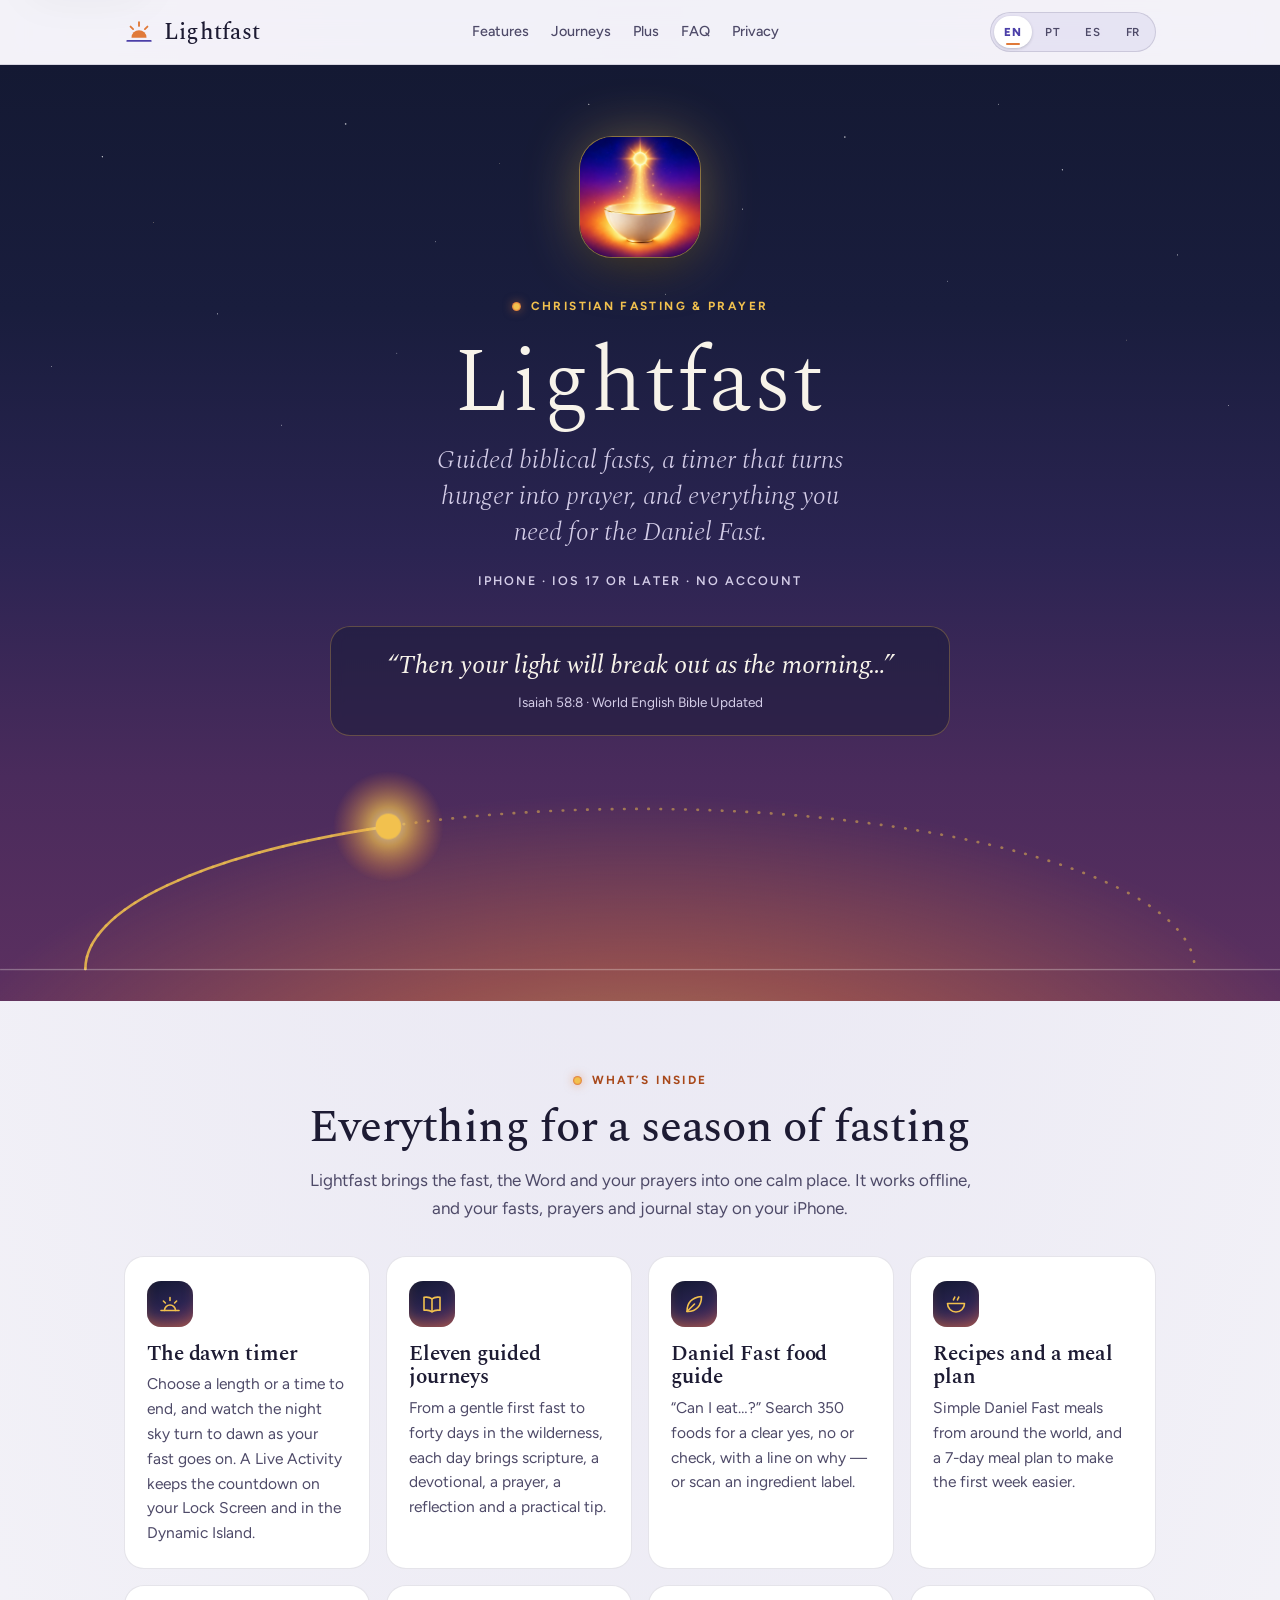
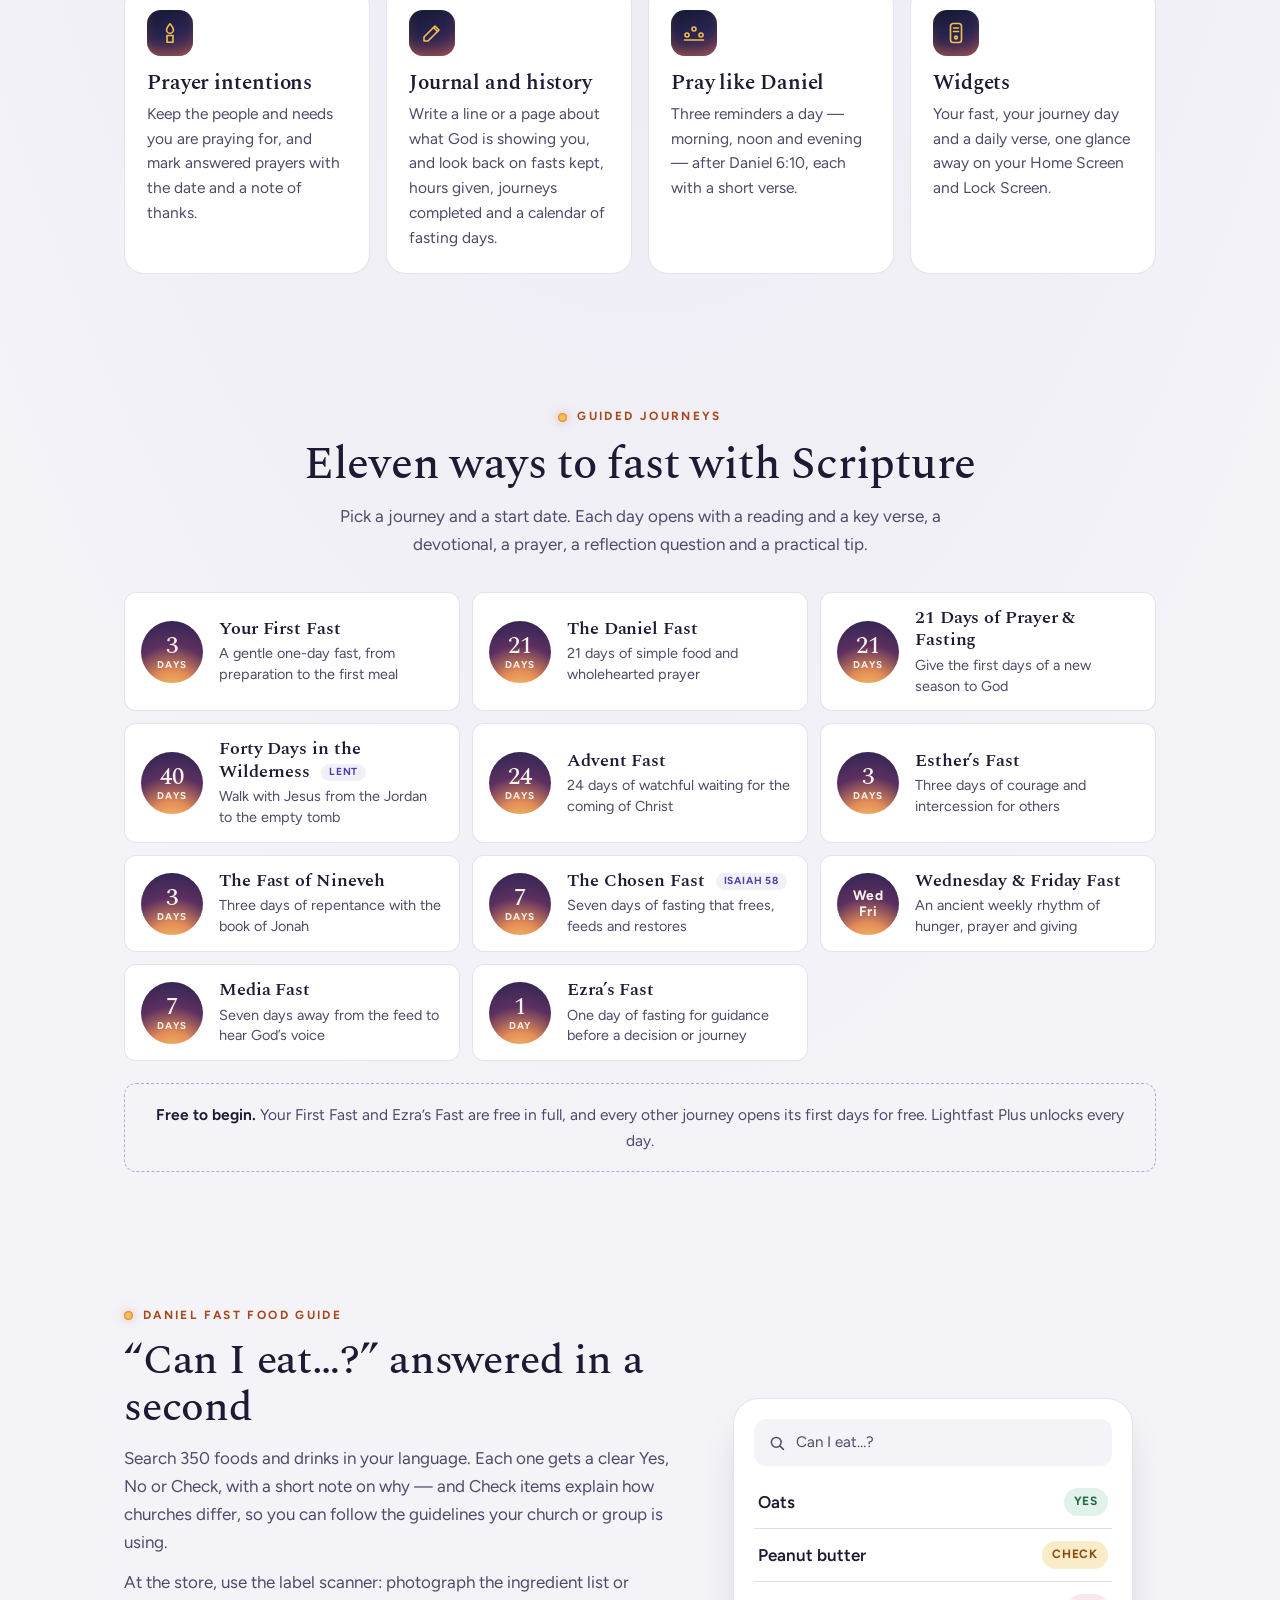
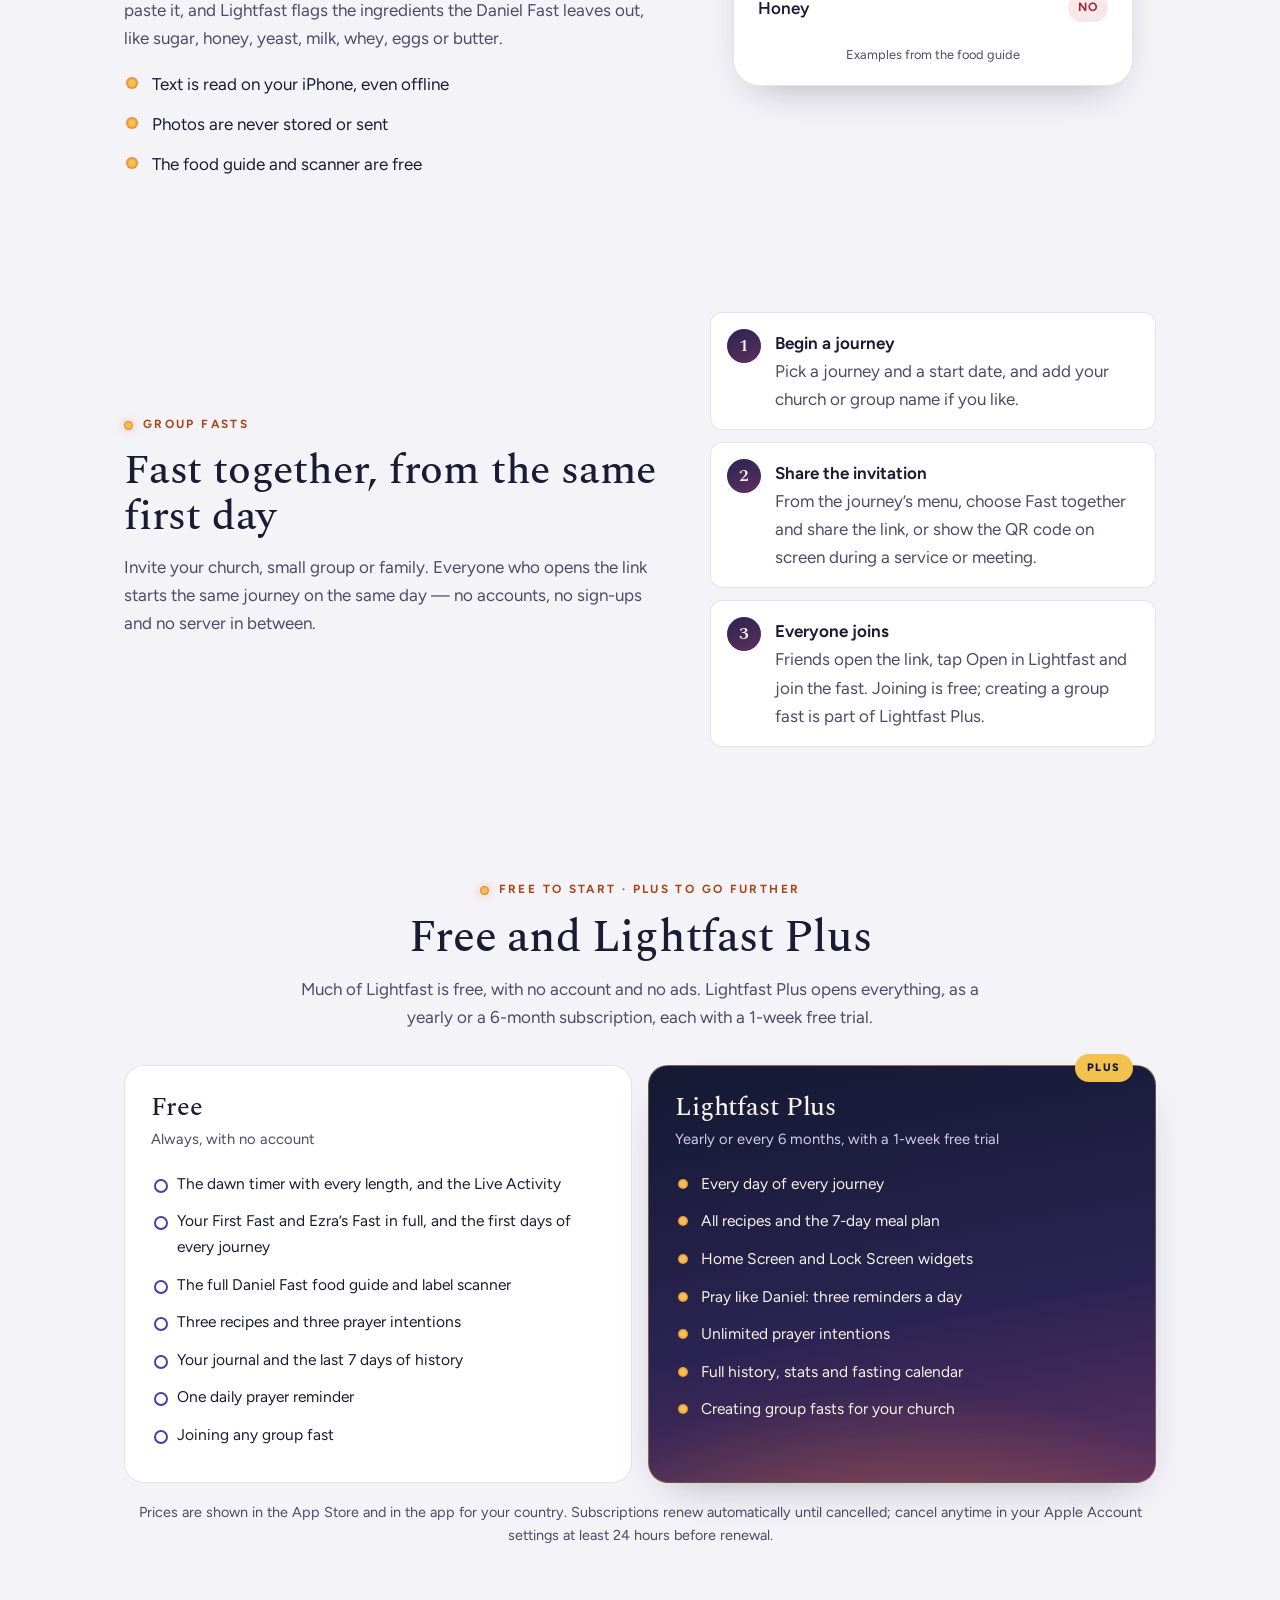
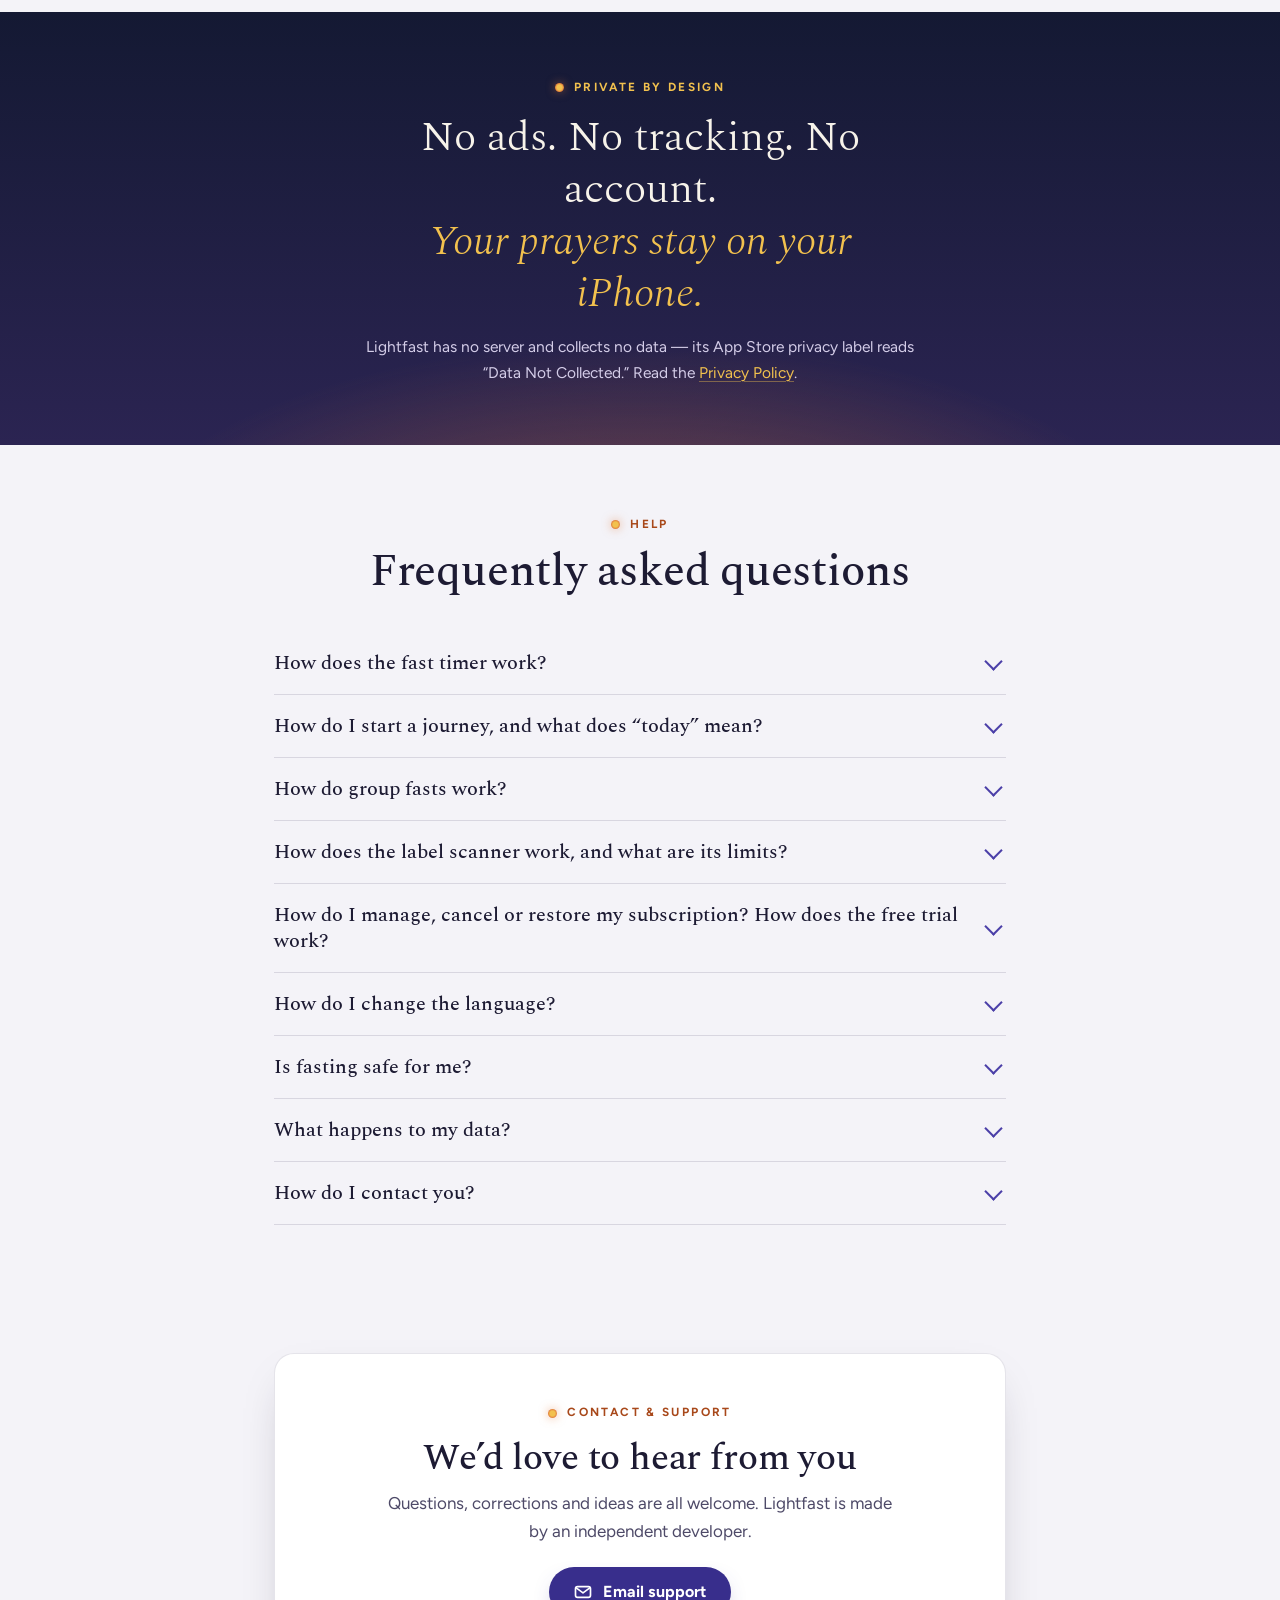
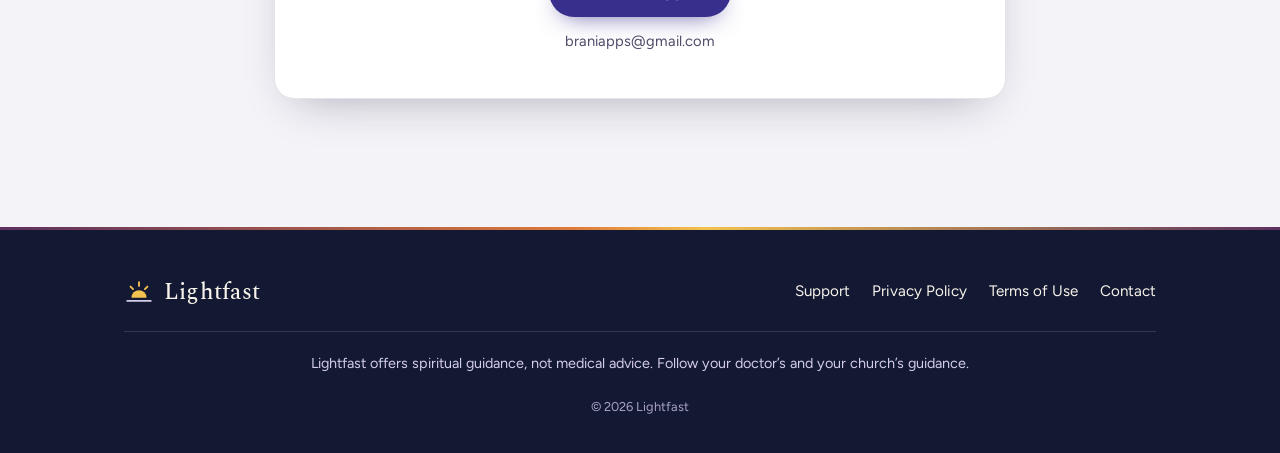
==== commit f92cc147: "Remove the developer's personal name from every page (en, pt-BR, es, fr) Footers and the content cop" ====
--- a/index.html
+++ b/index.html
@@ -994,7 +994,7 @@
         <div class="contact-card">
           <span class="kicker">Contact &amp; support</span>
           <h2>We’d love to hear from you</h2>
-          <p>Questions, corrections and ideas are all welcome. Lightfast is made by Paulo Branicio, an independent developer.</p>
+          <p>Questions, corrections and ideas are all welcome. Lightfast is made by an independent developer.</p>
           <a class="btn btn-primary" href="mailto:braniapps@gmail.com?subject=Lightfast%20support"><svg aria-hidden="true"><use href="#i-mail"/></svg>Email support</a>
           <span class="addr">braniapps@gmail.com</span>
         </div>
@@ -1003,7 +1003,7 @@
         <div class="contact-card">
           <span class="kicker">Contato e suporte</span>
           <h2>Adoraríamos ouvir você</h2>
-          <p>Perguntas, correções e ideias são todas bem-vindas. O Lightfast é feito por Paulo Branicio, um desenvolvedor independente.</p>
+          <p>Perguntas, correções e ideias são todas bem-vindas. O Lightfast é feito por um desenvolvedor independente.</p>
           <a class="btn btn-primary" href="mailto:braniapps@gmail.com?subject=Lightfast%20support"><svg aria-hidden="true"><use href="#i-mail"/></svg>Enviar e-mail</a>
           <span class="addr">braniapps@gmail.com</span>
         </div>
@@ -1012,7 +1012,7 @@
         <div class="contact-card">
           <span class="kicker">Contacto y soporte</span>
           <h2>Nos encantaría saber de ti</h2>
-          <p>Preguntas, correcciones e ideas son bienvenidas. Lightfast es obra de Paulo Branicio, un desarrollador independiente.</p>
+          <p>Preguntas, correcciones e ideas son bienvenidas. Lightfast es obra de un desarrollador independiente.</p>
           <a class="btn btn-primary" href="mailto:braniapps@gmail.com?subject=Lightfast%20support"><svg aria-hidden="true"><use href="#i-mail"/></svg>Escribir un correo</a>
           <span class="addr">braniapps@gmail.com</span>
         </div>
@@ -1021,7 +1021,7 @@
         <div class="contact-card">
           <span class="kicker">Contact et assistance</span>
           <h2>Nous serions ravis de te lire</h2>
-          <p>Questions, corrections et idées sont les bienvenues. Lightfast est conçue par Paulo Branicio, développeur indépendant.</p>
+          <p>Questions, corrections et idées sont les bienvenues. Lightfast est conçue par un développeur indépendant.</p>
           <a class="btn btn-primary" href="mailto:braniapps@gmail.com?subject=Lightfast%20support"><svg aria-hidden="true"><use href="#i-mail"/></svg>Écrire un e-mail</a>
           <span class="addr">braniapps@gmail.com</span>
         </div>
@@ -1042,7 +1042,7 @@
         <a href="mailto:braniapps@gmail.com?subject=Lightfast%20support" data-i18n-en="Contact" data-i18n-pt="Contato" data-i18n-es="Contacto" data-i18n-fr="Contact">Contact</a>
       </nav>
       <p class="health" data-i18n-en="Lightfast offers spiritual guidance, not medical advice. Follow your doctor’s and your church’s guidance." data-i18n-pt="O Lightfast oferece orientação espiritual, não aconselhamento médico. Siga a orientação do seu médico e da sua igreja." data-i18n-es="Lightfast ofrece orientación espiritual, no consejo médico. Sigue la guía de tu médico y de tu iglesia." data-i18n-fr="Lightfast offre un accompagnement spirituel, pas un avis médical. Suis les conseils de ton médecin et de ton Église.">Lightfast offers spiritual guidance, not medical advice. Follow your doctor’s and your church’s guidance.</p>
-      <p class="cr">© 2026 Paulo Branicio</p>
+      <p class="cr">© 2026 Lightfast</p>
     </div>
   </footer>
 </body>
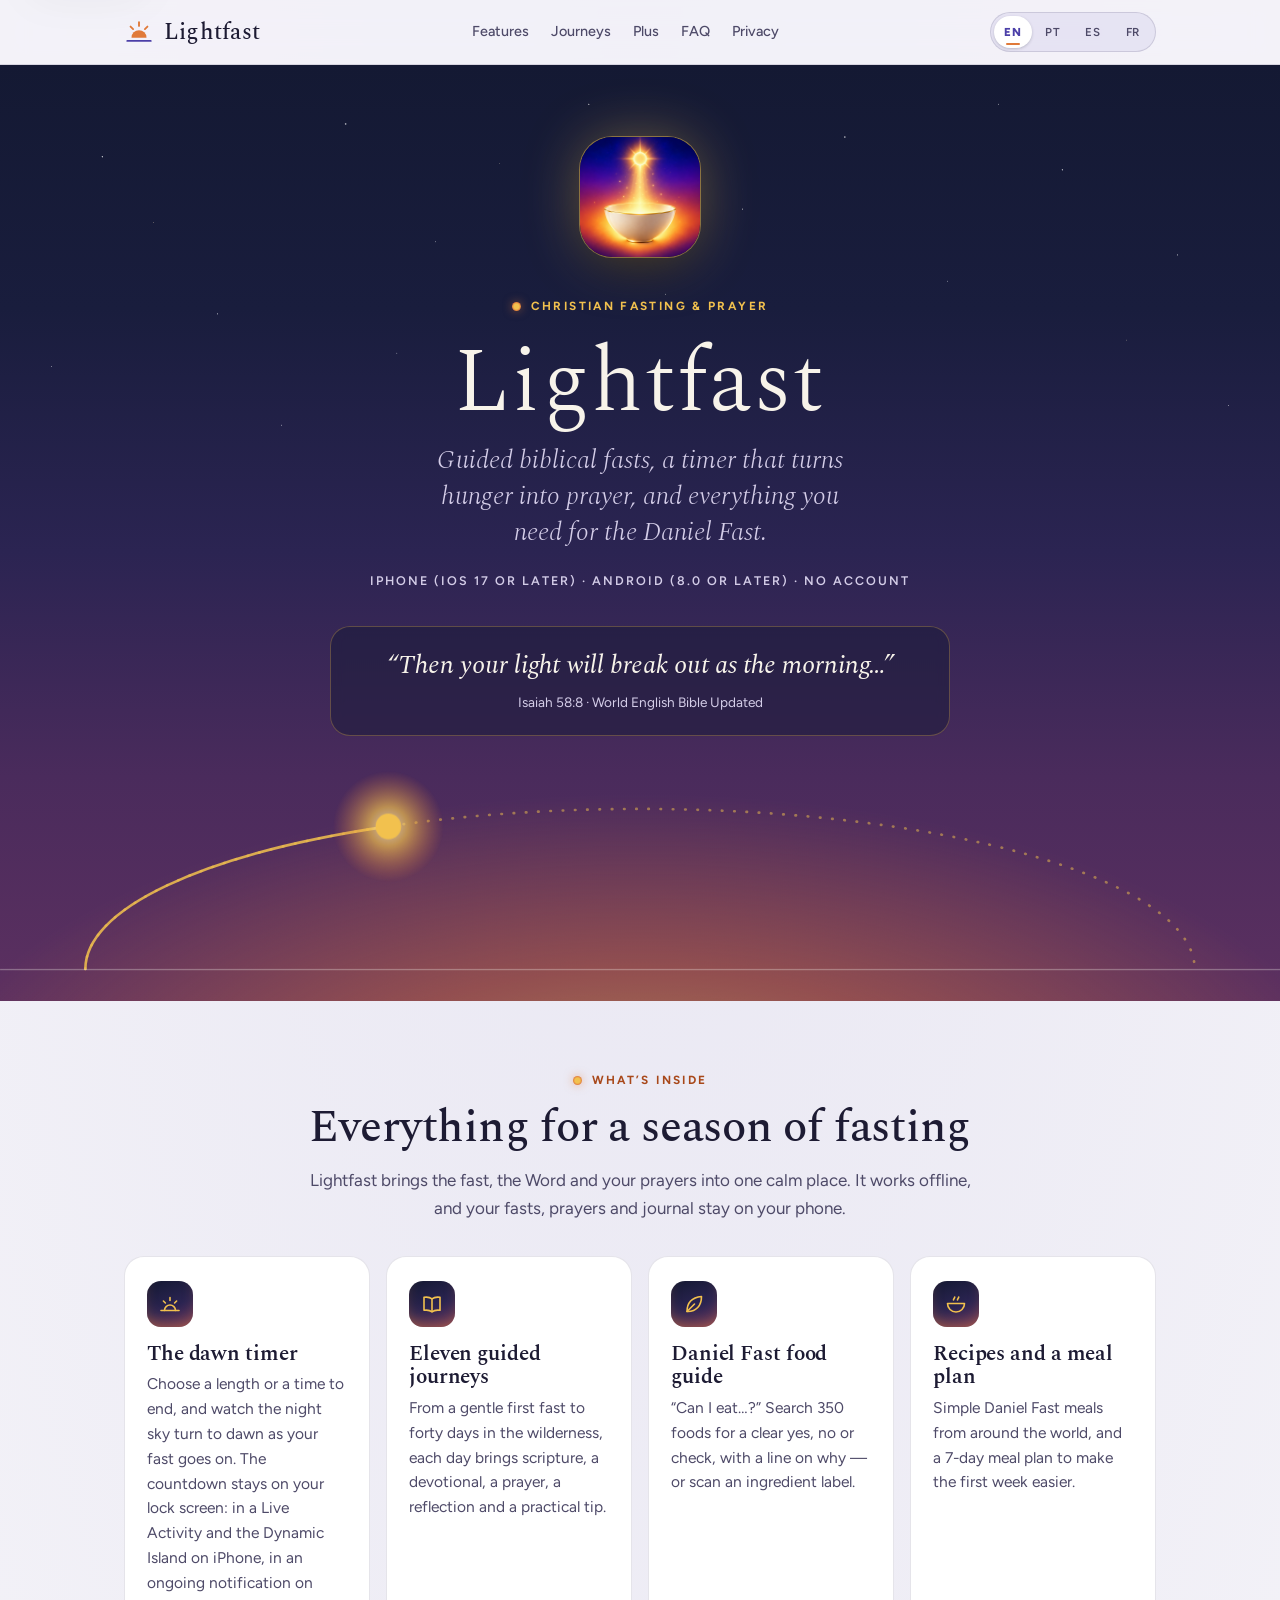
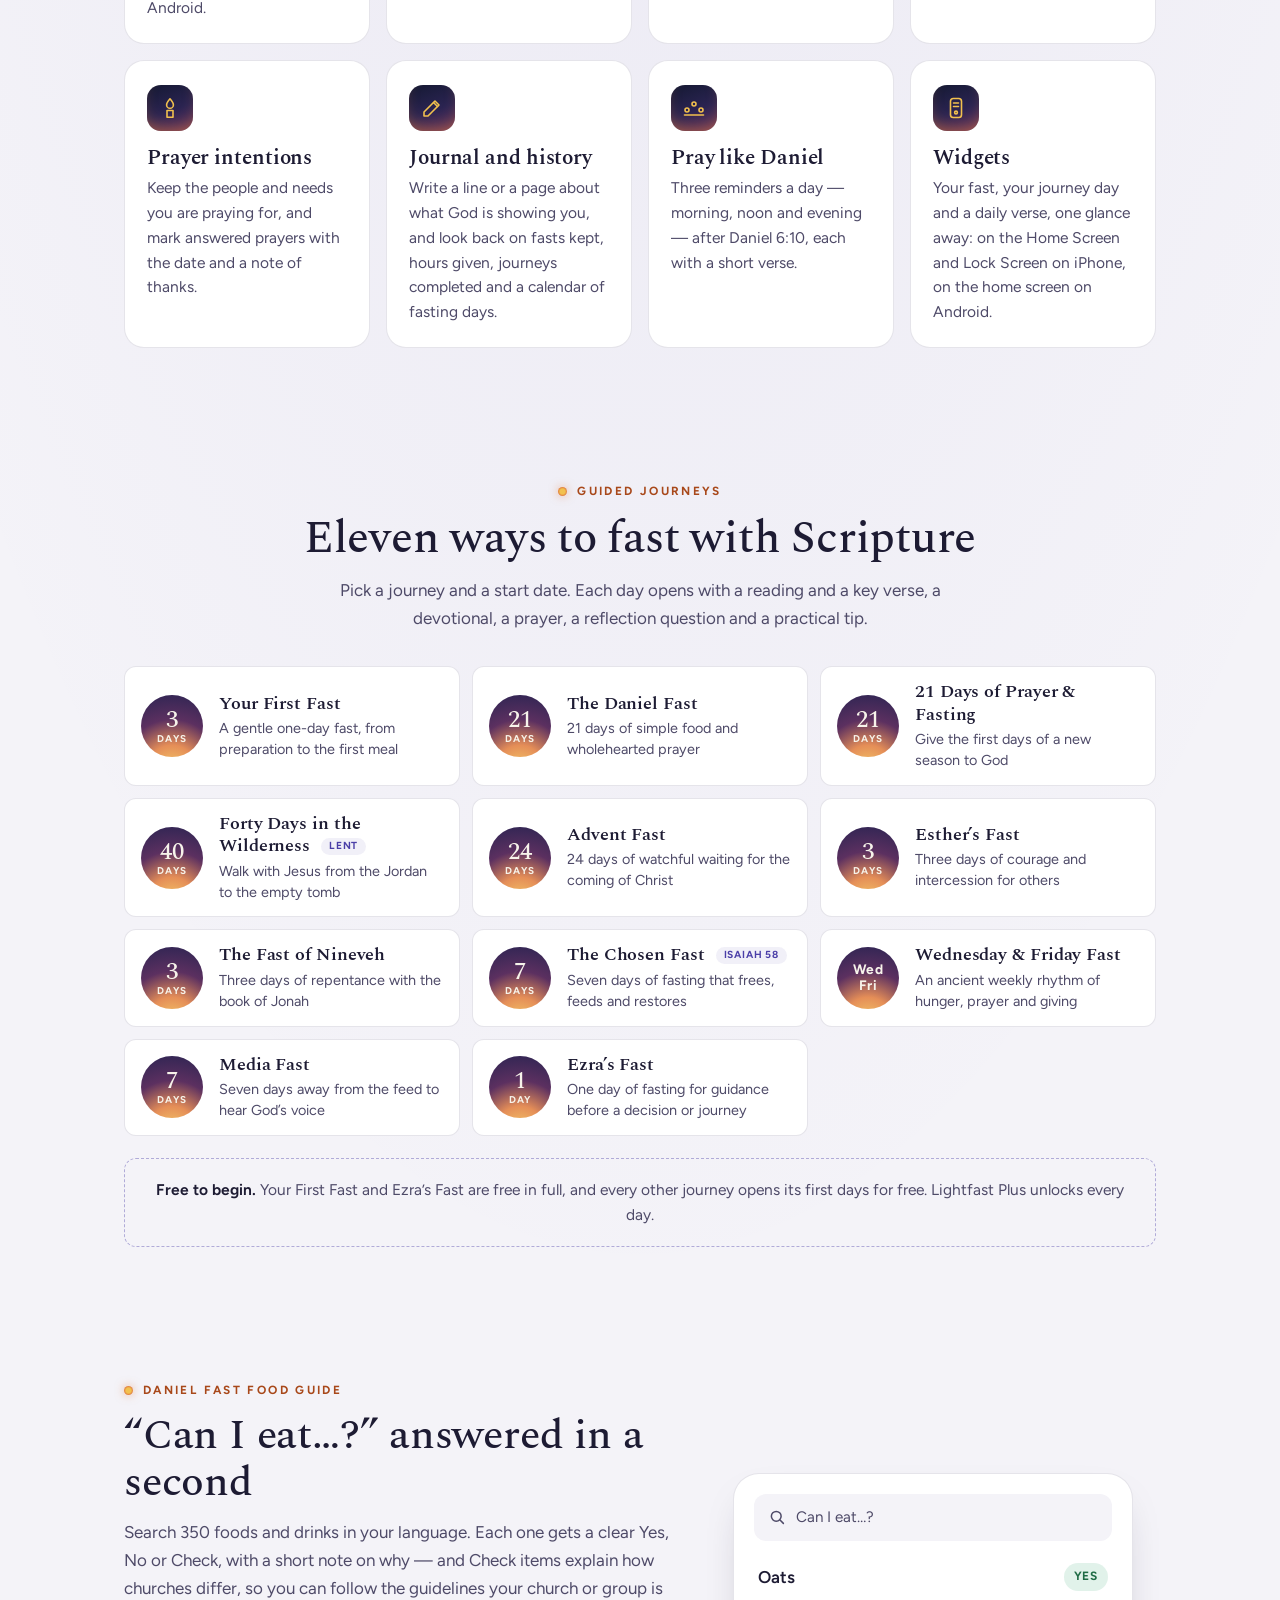
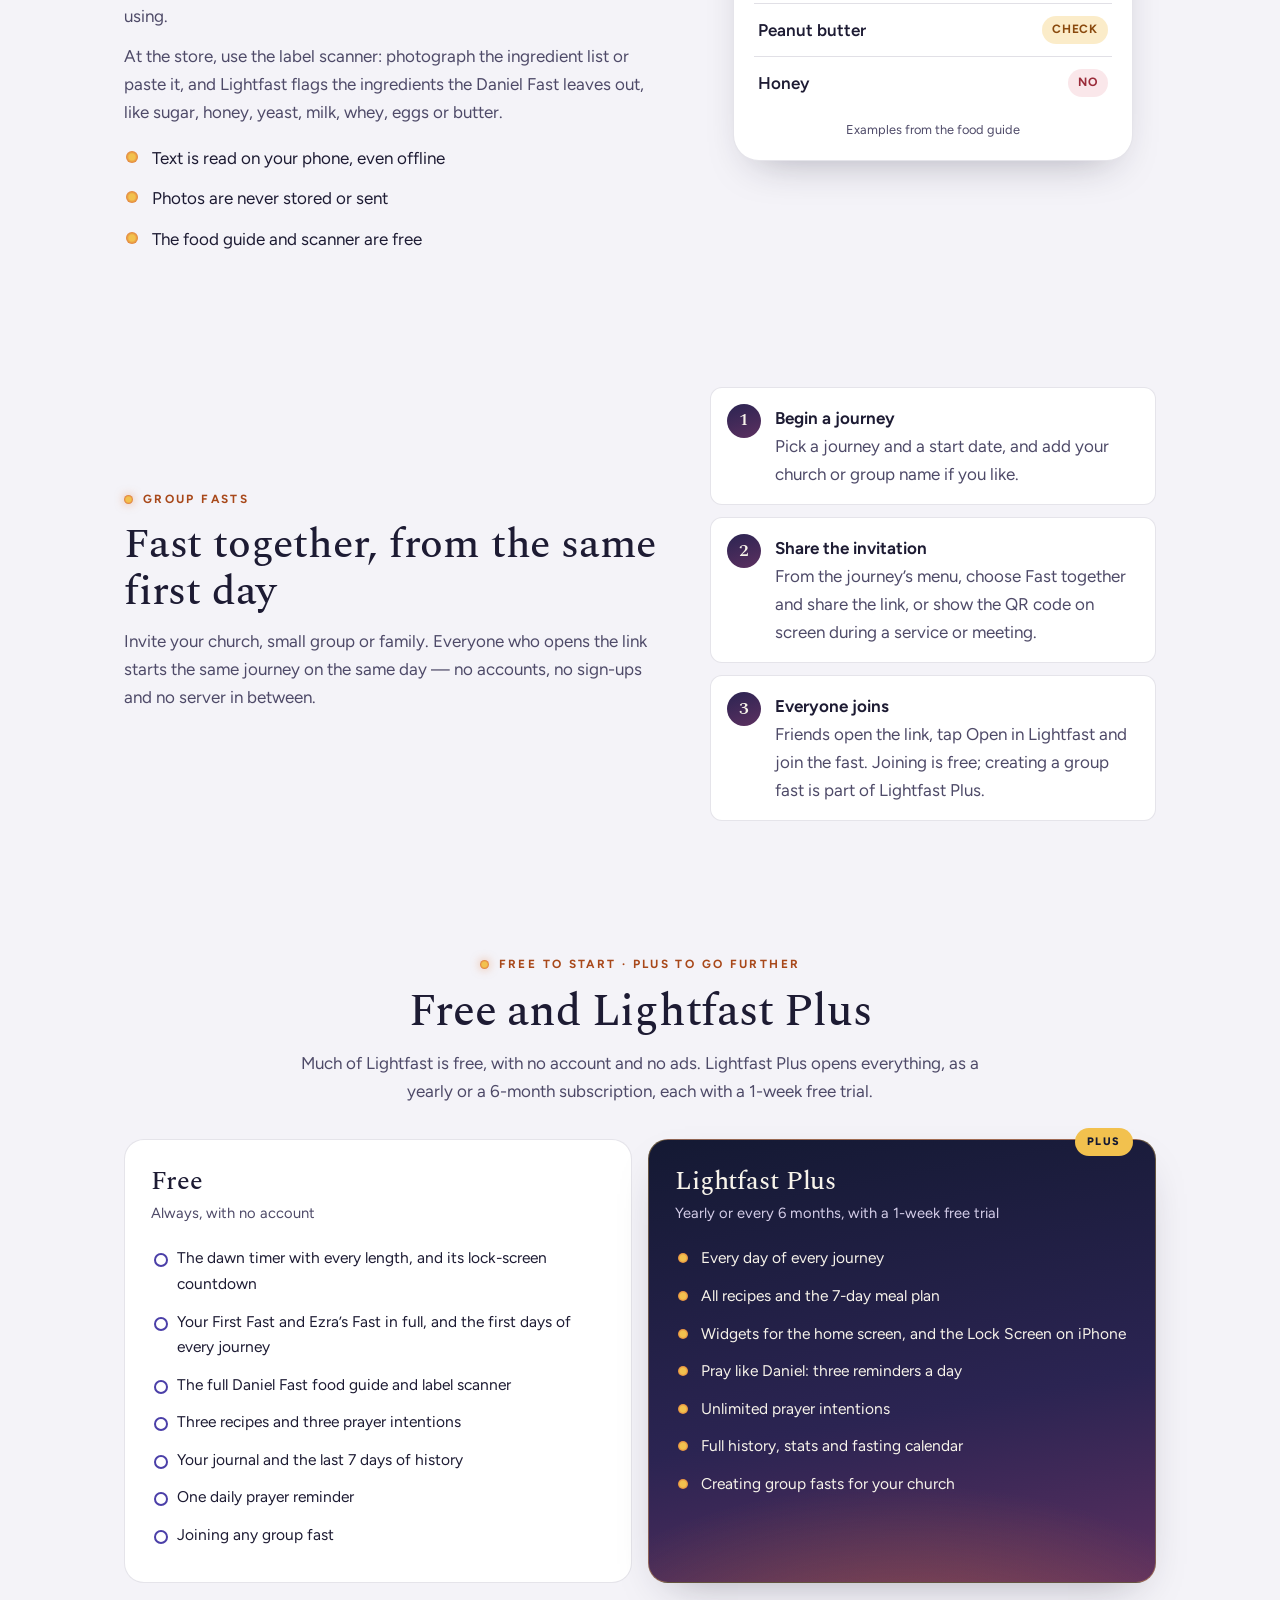
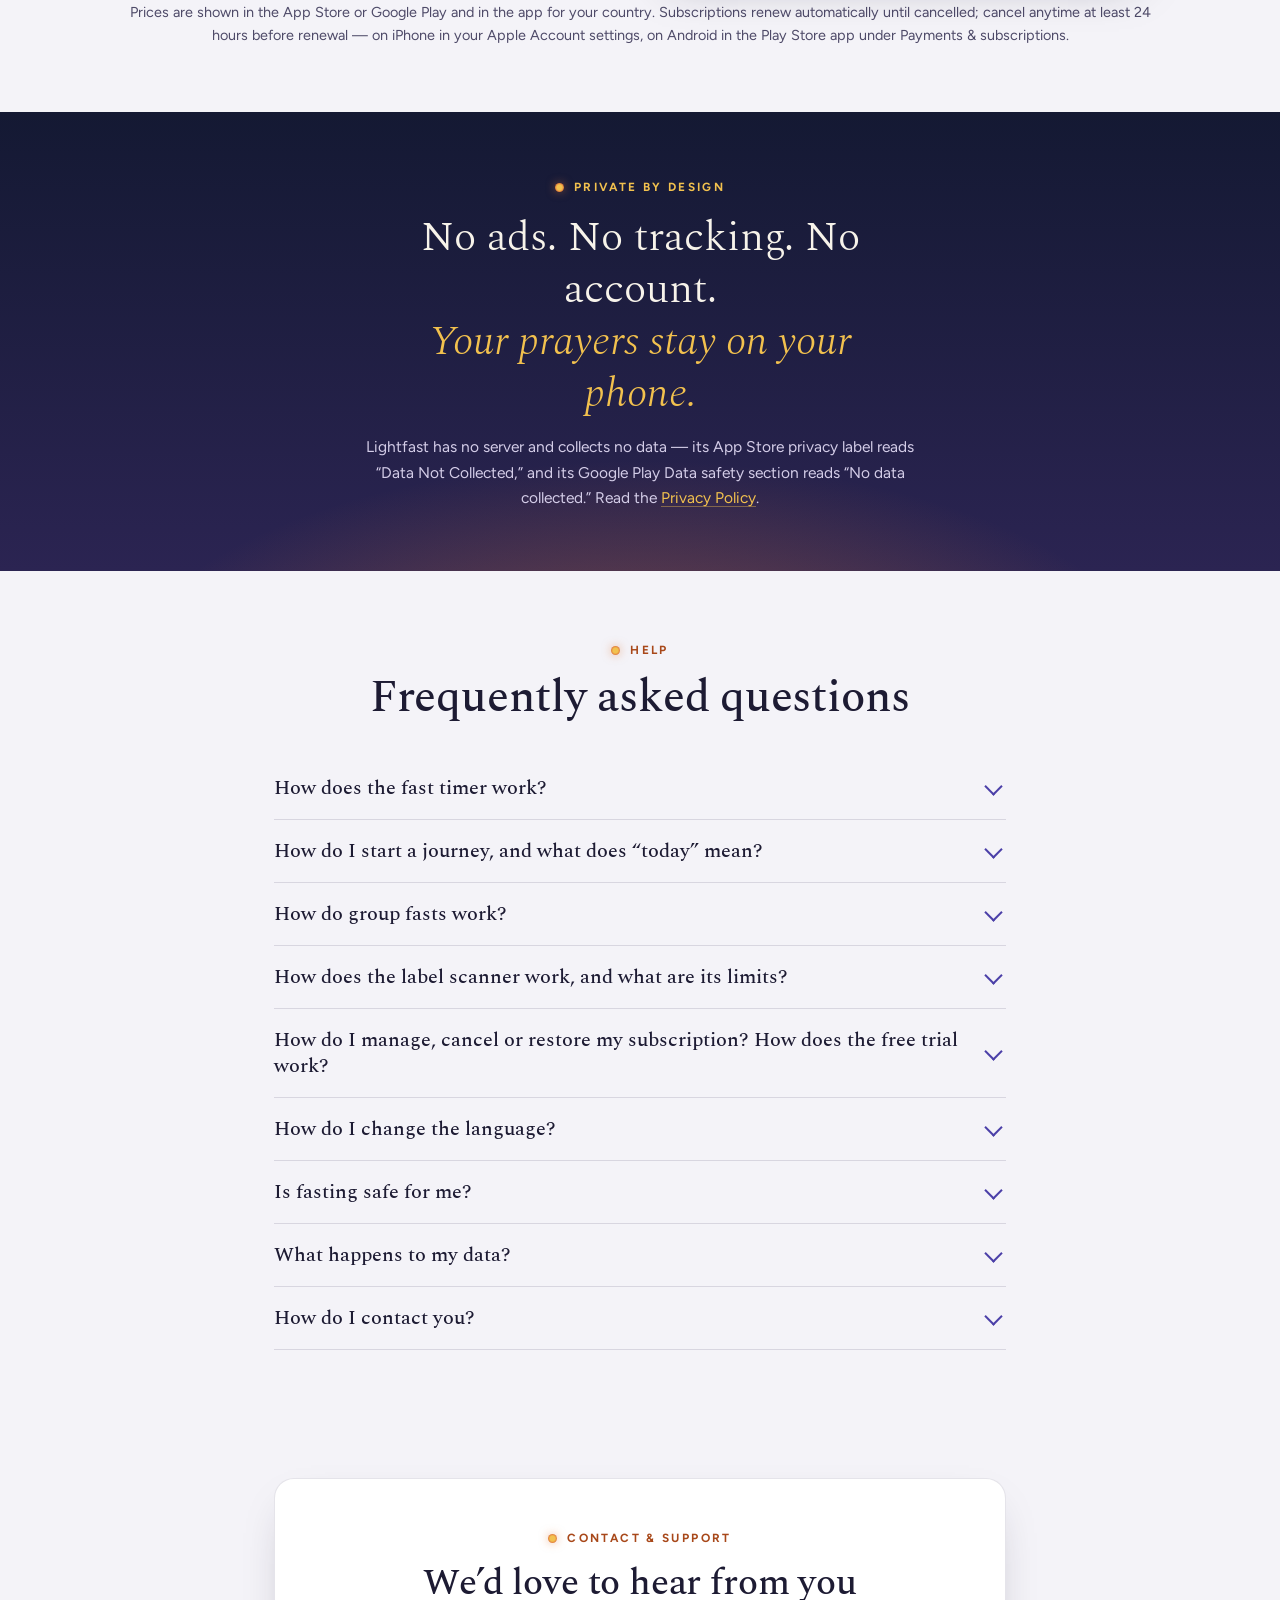
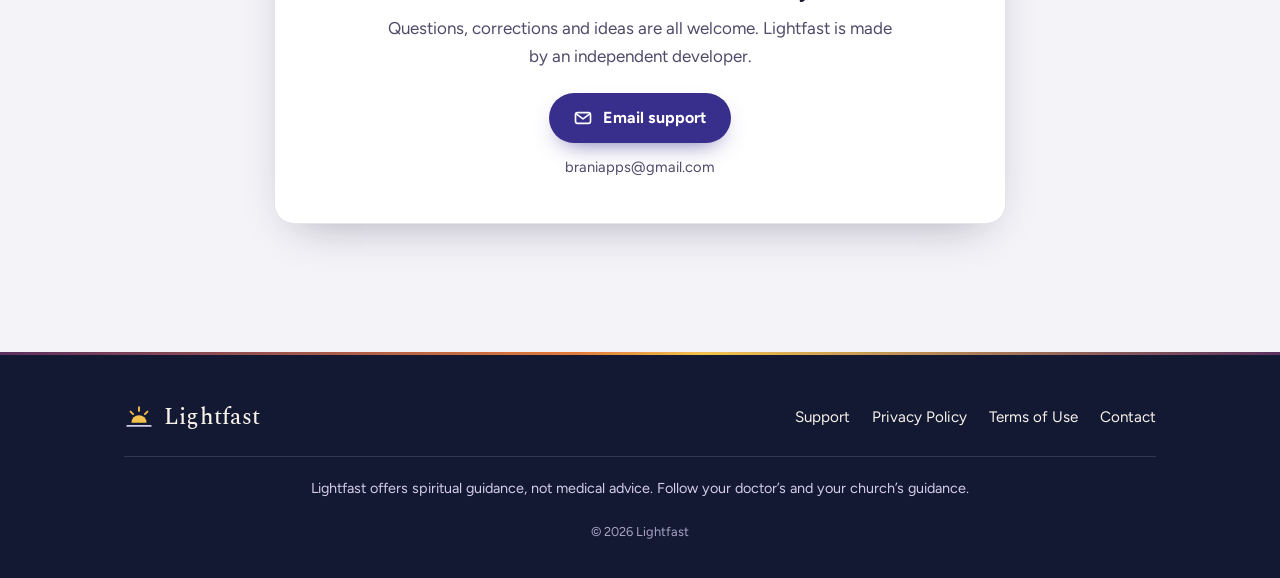
==== commit 2a54eef8: "One support site for iPhone and Android (en, pt-BR, es, fr) - privacy.html and terms.html now cover " ====
--- a/index.html
+++ b/index.html
@@ -4,7 +4,7 @@
   <meta charset="UTF-8">
   <meta name="viewport" content="width=device-width, initial-scale=1.0">
   <title>Lightfast — Daniel Fast &amp; Prayer · Support</title>
-  <meta name="description" content="Lightfast is a Christian fasting companion for iPhone: a night-to-dawn fast timer, 11 guided biblical fasts, a Daniel Fast food guide and label scanner, prayer and journal — no ads, no tracking, no account. Também em português. También en español. Aussi en français.">
+  <meta name="description" content="Lightfast is a Christian fasting companion for iPhone and Android: a night-to-dawn fast timer, 11 guided biblical fasts, a Daniel Fast food guide and label scanner, prayer and journal — no ads, no tracking, no account. Também em português. También en español. Aussi en français.">
   <meta name="theme-color" content="#141933">
   <link rel="icon" href="app-icon.png">
   <link rel="apple-touch-icon" href="app-icon.png">
@@ -64,7 +64,7 @@
           <div data-rise style="animation-delay:.12s"><span class="kicker">Christian fasting &amp; prayer</span></div>
           <h1 data-rise style="animation-delay:.18s">Lightfast</h1>
           <p class="tagline" data-rise style="animation-delay:.26s">Guided biblical fasts, a timer that turns hunger into prayer, and everything you need for the Daniel Fast.</p>
-          <p class="meta" data-rise style="animation-delay:.32s">iPhone · iOS 17 or later · No account</p>
+          <p class="meta" data-rise style="animation-delay:.32s">iPhone (iOS 17 or later) · Android (8.0 or later) · No account</p>
           <figure class="verse" data-rise style="animation-delay:.4s">
             <blockquote><p>“Then your light will break out as the morning…”</p></blockquote>
             <figcaption>Isaiah 58:8 · World English Bible Updated</figcaption>
@@ -75,7 +75,7 @@
           <div data-rise style="animation-delay:.12s"><span class="kicker">Jejum e oração cristã</span></div>
           <h1 data-rise style="animation-delay:.18s">Lightfast</h1>
           <p class="tagline" data-rise style="animation-delay:.26s">Jejuns bíblicos guiados, um cronômetro que transforma a fome em oração e tudo o que você precisa para o Jejum de Daniel.</p>
-          <p class="meta" data-rise style="animation-delay:.32s">iPhone · iOS 17 ou posterior · Sem conta</p>
+          <p class="meta" data-rise style="animation-delay:.32s">iPhone (iOS 17 ou posterior) · Android (8.0 ou posterior) · Sem conta</p>
           <figure class="verse" data-rise style="animation-delay:.4s">
             <blockquote><p>“Então a sua luz romperá como a manhã…”</p></blockquote>
             <figcaption>Isaías 58:8 · Bíblia Portuguesa Mundial</figcaption>
@@ -86,7 +86,7 @@
           <div data-rise style="animation-delay:.12s"><span class="kicker">Ayuno cristiano y oración</span></div>
           <h1 data-rise style="animation-delay:.18s">Lightfast</h1>
           <p class="tagline" data-rise style="animation-delay:.26s">Ayunos bíblicos guiados, un temporizador que convierte el hambre en oración y todo lo que necesitas para el Ayuno de Daniel.</p>
-          <p class="meta" data-rise style="animation-delay:.32s">iPhone · iOS 17 o posterior · Sin cuenta</p>
+          <p class="meta" data-rise style="animation-delay:.32s">iPhone (iOS 17 o posterior) · Android (8.0 o posterior) · Sin cuenta</p>
           <figure class="verse" data-rise style="animation-delay:.4s">
             <blockquote><p>«Entonces nacerá tu luz como el alba…»</p></blockquote>
             <figcaption>Isaías 58:8 · Reina-Valera 1909</figcaption>
@@ -97,7 +97,7 @@
           <div data-rise style="animation-delay:.12s"><span class="kicker">Jeûne chrétien et prière</span></div>
           <h1 data-rise style="animation-delay:.18s">Lightfast</h1>
           <p class="tagline" data-rise style="animation-delay:.26s">Des jeûnes bibliques guidés, un minuteur qui change la faim en prière, et tout ce qu’il te faut pour le jeûne de Daniel.</p>
-          <p class="meta" data-rise style="animation-delay:.32s">iPhone · iOS 17 ou ultérieur · Sans compte</p>
+          <p class="meta" data-rise style="animation-delay:.32s">iPhone (iOS 17 ou ultérieur) · Android (8.0 ou ultérieur) · Sans compte</p>
           <figure class="verse" data-rise style="animation-delay:.4s">
             <blockquote><p>«&nbsp;Alors ta lumière poindra comme l’aurore…&nbsp;»</p></blockquote>
             <figcaption>Ésaïe 58:8 · Louis Segond 1910</figcaption>
@@ -129,68 +129,68 @@
         <div class="section-head center">
           <span class="kicker">What’s inside</span>
           <h2>Everything for a season of fasting</h2>
-          <p>Lightfast brings the fast, the Word and your prayers into one calm place. It works offline, and your fasts, prayers and journal stay on your iPhone.</p>
+          <p>Lightfast brings the fast, the Word and your prayers into one calm place. It works offline, and your fasts, prayers and journal stay on your phone.</p>
         </div>
         <div class="grid">
-          <div class="feature"><div class="ico"><svg aria-hidden="true"><use href="#i-dawn"/></svg></div><h3>The dawn timer</h3><p>Choose a length or a time to end, and watch the night sky turn to dawn as your fast goes on. A Live Activity keeps the countdown on your Lock Screen and in the Dynamic Island.</p></div>
+          <div class="feature"><div class="ico"><svg aria-hidden="true"><use href="#i-dawn"/></svg></div><h3>The dawn timer</h3><p>Choose a length or a time to end, and watch the night sky turn to dawn as your fast goes on. The countdown stays on your lock screen: in a Live Activity and the Dynamic Island on iPhone, in an ongoing notification on Android.</p></div>
           <div class="feature"><div class="ico"><svg aria-hidden="true"><use href="#i-book"/></svg></div><h3>Eleven guided journeys</h3><p>From a gentle first fast to forty days in the wilderness, each day brings scripture, a devotional, a prayer, a reflection and a practical tip.</p></div>
           <div class="feature"><div class="ico"><svg aria-hidden="true"><use href="#i-leaf"/></svg></div><h3>Daniel Fast food guide</h3><p>“Can I eat…?” Search 350 foods for a clear yes, no or check, with a line on why — or scan an ingredient label.</p></div>
           <div class="feature"><div class="ico"><svg aria-hidden="true"><use href="#i-bowl"/></svg></div><h3>Recipes and a meal plan</h3><p>Simple Daniel Fast meals from around the world, and a 7-day meal plan to make the first week easier.</p></div>
           <div class="feature"><div class="ico"><svg aria-hidden="true"><use href="#i-flame"/></svg></div><h3>Prayer intentions</h3><p>Keep the people and needs you are praying for, and mark answered prayers with the date and a note of thanks.</p></div>
           <div class="feature"><div class="ico"><svg aria-hidden="true"><use href="#i-pen"/></svg></div><h3>Journal and history</h3><p>Write a line or a page about what God is showing you, and look back on fasts kept, hours given, journeys completed and a calendar of fasting days.</p></div>
           <div class="feature"><div class="ico"><svg aria-hidden="true"><use href="#i-suns"/></svg></div><h3>Pray like Daniel</h3><p>Three reminders a day — morning, noon and evening — after Daniel 6:10, each with a short verse.</p></div>
-          <div class="feature"><div class="ico"><svg aria-hidden="true"><use href="#i-phone"/></svg></div><h3>Widgets</h3><p>Your fast, your journey day and a daily verse, one glance away on your Home Screen and Lock Screen.</p></div>
+          <div class="feature"><div class="ico"><svg aria-hidden="true"><use href="#i-phone"/></svg></div><h3>Widgets</h3><p>Your fast, your journey day and a daily verse, one glance away: on the Home Screen and Lock Screen on iPhone, on the home screen on Android.</p></div>
         </div>
       </div>
       <div data-lang="pt" lang="pt-BR">
         <div class="section-head center">
           <span class="kicker">Por dentro do app</span>
           <h2>Tudo para um tempo de jejum</h2>
-          <p>O Lightfast reúne o jejum, a Palavra e as suas orações em um só lugar, sereno. Funciona offline, e seus jejuns, orações e diário ficam no seu iPhone.</p>
+          <p>O Lightfast reúne o jejum, a Palavra e as suas orações em um só lugar, sereno. Funciona offline, e seus jejuns, orações e diário ficam no seu celular.</p>
         </div>
         <div class="grid">
-          <div class="feature"><div class="ico"><svg aria-hidden="true"><use href="#i-dawn"/></svg></div><h3>O cronômetro da aurora</h3><p>Escolha uma duração ou um horário para terminar e veja o céu da noite virar aurora enquanto o jejum avança. Uma Atividade ao Vivo mantém a contagem regressiva na Tela Bloqueada e na Dynamic Island.</p></div>
+          <div class="feature"><div class="ico"><svg aria-hidden="true"><use href="#i-dawn"/></svg></div><h3>O cronômetro da aurora</h3><p>Escolha uma duração ou um horário para terminar e veja o céu da noite virar aurora enquanto o jejum avança. A contagem regressiva fica na tela de bloqueio: numa Atividade ao Vivo e na Dynamic Island no iPhone, numa notificação contínua no Android.</p></div>
           <div class="feature"><div class="ico"><svg aria-hidden="true"><use href="#i-book"/></svg></div><h3>Onze jornadas guiadas</h3><p>De um primeiro jejum suave aos quarenta dias no deserto, cada dia traz Escritura, um devocional, uma oração, uma reflexão e uma dica prática.</p></div>
           <div class="feature"><div class="ico"><svg aria-hidden="true"><use href="#i-leaf"/></svg></div><h3>Guia de alimentos do Jejum de Daniel</h3><p>“Posso comer…?” Pesquise 350 alimentos e receba um sim, um não ou um “verifique”, com o motivo — ou escaneie o rótulo de ingredientes.</p></div>
           <div class="feature"><div class="ico"><svg aria-hidden="true"><use href="#i-bowl"/></svg></div><h3>Receitas e cardápio</h3><p>Refeições simples do Jejum de Daniel de várias partes do mundo e um cardápio de 7 dias para facilitar a primeira semana.</p></div>
           <div class="feature"><div class="ico"><svg aria-hidden="true"><use href="#i-flame"/></svg></div><h3>Pedidos de oração</h3><p>Guarde as pessoas e as necessidades pelas quais você ora e marque as orações respondidas com a data e uma palavra de gratidão.</p></div>
           <div class="feature"><div class="ico"><svg aria-hidden="true"><use href="#i-pen"/></svg></div><h3>Diário e histórico</h3><p>Escreva uma linha ou uma página sobre o que Deus está mostrando a você e reveja os jejuns cumpridos, as horas dedicadas, as jornadas concluídas e um calendário dos seus dias de jejum.</p></div>
           <div class="feature"><div class="ico"><svg aria-hidden="true"><use href="#i-suns"/></svg></div><h3>Ore como Daniel</h3><p>Três lembretes por dia — de manhã, ao meio-dia e à noite —, como em Daniel 6:10, cada um com um versículo curto.</p></div>
-          <div class="feature"><div class="ico"><svg aria-hidden="true"><use href="#i-phone"/></svg></div><h3>Widgets</h3><p>Seu jejum, o dia da sua jornada e um versículo diário, a um olhar de distância na Tela de Início e na Tela Bloqueada.</p></div>
+          <div class="feature"><div class="ico"><svg aria-hidden="true"><use href="#i-phone"/></svg></div><h3>Widgets</h3><p>Seu jejum, o dia da sua jornada e um versículo diário, a um olhar de distância: na Tela de Início e na Tela Bloqueada no iPhone, na tela inicial no Android.</p></div>
         </div>
       </div>
       <div data-lang="es" lang="es">
         <div class="section-head center">
           <span class="kicker">Lo que incluye</span>
           <h2>Todo para un tiempo de ayuno</h2>
-          <p>Lightfast reúne el ayuno, la Palabra y tus oraciones en un solo lugar sereno. Funciona sin conexión, y tus ayunos, oraciones y diario se quedan en tu iPhone.</p>
+          <p>Lightfast reúne el ayuno, la Palabra y tus oraciones en un solo lugar sereno. Funciona sin conexión, y tus ayunos, oraciones y diario se quedan en tu teléfono.</p>
         </div>
         <div class="grid">
-          <div class="feature"><div class="ico"><svg aria-hidden="true"><use href="#i-dawn"/></svg></div><h3>El temporizador del alba</h3><p>Elige una duración o una hora para terminar, y mira cómo el cielo nocturno se vuelve alba mientras avanza tu ayuno. Una Actividad en vivo mantiene la cuenta regresiva en la pantalla bloqueada y en la Dynamic Island.</p></div>
+          <div class="feature"><div class="ico"><svg aria-hidden="true"><use href="#i-dawn"/></svg></div><h3>El temporizador del alba</h3><p>Elige una duración o una hora para terminar, y mira cómo el cielo nocturno se vuelve alba mientras avanza tu ayuno. La cuenta regresiva queda en la pantalla bloqueada: en una Actividad en vivo y en la Dynamic Island en iPhone, en una notificación continua en Android.</p></div>
           <div class="feature"><div class="ico"><svg aria-hidden="true"><use href="#i-book"/></svg></div><h3>Once jornadas guiadas</h3><p>Desde un primer ayuno sencillo hasta cuarenta días en el desierto, cada día trae Escritura, un devocional, una oración, una reflexión y un consejo práctico.</p></div>
           <div class="feature"><div class="ico"><svg aria-hidden="true"><use href="#i-leaf"/></svg></div><h3>Guía de alimentos del Ayuno de Daniel</h3><p>«¿Puedo comer…?» Busca entre 350 alimentos y obtén un sí, un no o un «revisa», con el porqué, o escanea la etiqueta de ingredientes.</p></div>
           <div class="feature"><div class="ico"><svg aria-hidden="true"><use href="#i-bowl"/></svg></div><h3>Recetas y plan de comidas</h3><p>Comidas sencillas del Ayuno de Daniel de todo el mundo y un plan de comidas de 7 días para facilitar la primera semana.</p></div>
           <div class="feature"><div class="ico"><svg aria-hidden="true"><use href="#i-flame"/></svg></div><h3>Peticiones de oración</h3><p>Guarda las personas y necesidades por las que oras, y marca las oraciones contestadas con la fecha y una palabra de gratitud.</p></div>
           <div class="feature"><div class="ico"><svg aria-hidden="true"><use href="#i-pen"/></svg></div><h3>Diario e historial</h3><p>Escribe una línea o una página sobre lo que Dios te está mostrando, y repasa los ayunos cumplidos, las horas dedicadas, las jornadas completadas y un calendario de tus días de ayuno.</p></div>
           <div class="feature"><div class="ico"><svg aria-hidden="true"><use href="#i-suns"/></svg></div><h3>Ora como Daniel</h3><p>Tres recordatorios al día —mañana, mediodía y tarde—, como en Daniel 6:10, cada uno con un versículo breve.</p></div>
-          <div class="feature"><div class="ico"><svg aria-hidden="true"><use href="#i-phone"/></svg></div><h3>Widgets</h3><p>Tu ayuno, el día de tu jornada y un versículo diario, a un vistazo en la pantalla de inicio y en la pantalla bloqueada.</p></div>
+          <div class="feature"><div class="ico"><svg aria-hidden="true"><use href="#i-phone"/></svg></div><h3>Widgets</h3><p>Tu ayuno, el día de tu jornada y un versículo diario, a un vistazo: en la pantalla de inicio y en la pantalla bloqueada en iPhone, en la pantalla de inicio en Android.</p></div>
         </div>
       </div>
       <div data-lang="fr" lang="fr">
         <div class="section-head center">
           <span class="kicker">À l’intérieur</span>
           <h2>Tout pour un temps de jeûne</h2>
-          <p>Lightfast rassemble le jeûne, la Parole et tes prières en un seul lieu paisible. Elle fonctionne hors ligne, et tes jeûnes, tes prières et ton journal restent sur ton iPhone.</p>
+          <p>Lightfast rassemble le jeûne, la Parole et tes prières en un seul lieu paisible. Elle fonctionne hors ligne, et tes jeûnes, tes prières et ton journal restent sur ton téléphone.</p>
         </div>
         <div class="grid">
-          <div class="feature"><div class="ico"><svg aria-hidden="true"><use href="#i-dawn"/></svg></div><h3>Le minuteur de l’aube</h3><p>Choisis une durée ou une heure de fin, et regarde le ciel de la nuit se changer en aube à mesure que ton jeûne avance. Une activité en direct garde le compte à rebours sur l’écran verrouillé et dans la Dynamic Island.</p></div>
+          <div class="feature"><div class="ico"><svg aria-hidden="true"><use href="#i-dawn"/></svg></div><h3>Le minuteur de l’aube</h3><p>Choisis une durée ou une heure de fin, et regarde le ciel de la nuit se changer en aube à mesure que ton jeûne avance. Le compte à rebours reste sur l’écran verrouillé&nbsp;: dans une activité en direct et la Dynamic Island sur iPhone, dans une notification permanente sur Android.</p></div>
           <div class="feature"><div class="ico"><svg aria-hidden="true"><use href="#i-book"/></svg></div><h3>Onze parcours guidés</h3><p>D’un premier jeûne tout en douceur aux quarante jours au désert, chaque jour t’apporte un passage de l’Écriture, une méditation, une prière, une réflexion et un conseil pratique.</p></div>
           <div class="feature"><div class="ico"><svg aria-hidden="true"><use href="#i-leaf"/></svg></div><h3>Guide alimentaire du jeûne de Daniel</h3><p>«&nbsp;Puis-je manger…&nbsp;?&nbsp;» Cherche parmi 350 aliments et obtiens un oui, un non ou un «&nbsp;à vérifier&nbsp;», avec la raison — ou scanne une étiquette d’ingrédients.</p></div>
           <div class="feature"><div class="ico"><svg aria-hidden="true"><use href="#i-bowl"/></svg></div><h3>Recettes et menu de la semaine</h3><p>Des plats simples du jeûne de Daniel venus du monde entier, et un menu de 7&nbsp;jours pour faciliter la première semaine.</p></div>
           <div class="feature"><div class="ico"><svg aria-hidden="true"><use href="#i-flame"/></svg></div><h3>Intentions de prière</h3><p>Garde les personnes et les besoins pour lesquels tu pries, et marque les prières exaucées avec la date et un mot de reconnaissance.</p></div>
           <div class="feature"><div class="ico"><svg aria-hidden="true"><use href="#i-pen"/></svg></div><h3>Journal et historique</h3><p>Écris une ligne ou une page sur ce que Dieu te montre, et revois les jeûnes tenus, les heures données, les parcours terminés et un calendrier de tes jours de jeûne.</p></div>
           <div class="feature"><div class="ico"><svg aria-hidden="true"><use href="#i-suns"/></svg></div><h3>Prier comme Daniel</h3><p>Trois rappels par jour — le matin, à midi et le soir — à l’exemple de Daniel 6:10, chacun avec un court verset.</p></div>
-          <div class="feature"><div class="ico"><svg aria-hidden="true"><use href="#i-phone"/></svg></div><h3>Widgets</h3><p>Ton jeûne, le jour de ton parcours et un verset du jour, d’un coup d’œil sur l’écran d’accueil et l’écran verrouillé.</p></div>
+          <div class="feature"><div class="ico"><svg aria-hidden="true"><use href="#i-phone"/></svg></div><h3>Widgets</h3><p>Ton jeûne, le jour de ton parcours et un verset du jour, d’un coup d’œil&nbsp;: sur l’écran d’accueil et l’écran verrouillé sur iPhone, sur l’écran d’accueil sur Android.</p></div>
         </div>
       </div>
     </section>
@@ -293,7 +293,7 @@
             <p>Search 350 foods and drinks in your language. Each one gets a clear Yes, No or Check, with a short note on why — and Check items explain how churches differ, so you can follow the guidelines your church or group is using.</p>
             <p>At the store, use the label scanner: photograph the ingredient list or paste it, and Lightfast flags the ingredients the Daniel Fast leaves out, like sugar, honey, yeast, milk, whey, eggs or butter.</p>
             <ul class="ticks">
-              <li>Text is read on your iPhone, even offline</li>
+              <li>Text is read on your phone, even offline</li>
               <li>Photos are never stored or sent</li>
               <li>The food guide and scanner are free</li>
             </ul>
@@ -317,7 +317,7 @@
             <p>Pesquise 350 alimentos e bebidas no seu idioma. Cada um recebe uma resposta clara (Sim, Não ou Verifique), com uma nota curta explicando o porquê — e os itens “Verifique” mostram como as igrejas diferem, para você seguir as orientações da sua igreja ou do seu grupo.</p>
             <p>No mercado, use o leitor de rótulos: fotografe a lista de ingredientes ou cole o texto, e o Lightfast aponta os ingredientes que o Jejum de Daniel deixa de fora, como açúcar, mel, fermento, leite, soro de leite, ovos ou manteiga.</p>
             <ul class="ticks">
-              <li>O texto é lido no seu iPhone, mesmo offline</li>
+              <li>O texto é lido no seu celular, mesmo offline</li>
               <li>As fotos nunca são guardadas nem enviadas</li>
               <li>O guia de alimentos e o leitor de rótulos são gratuitos</li>
             </ul>
@@ -341,7 +341,7 @@
             <p>Busca entre 350 alimentos y bebidas en tu idioma. Cada uno recibe una respuesta clara (Sí, No o Revisa), con una nota breve del porqué, y los elementos «Revisa» explican en qué difieren las iglesias, para que sigas las pautas de tu iglesia o grupo.</p>
             <p>En la tienda, usa el escáner de etiquetas: fotografía la lista de ingredientes o pega el texto, y Lightfast señala los ingredientes que el Ayuno de Daniel deja fuera, como azúcar, miel, levadura, leche, suero de leche, huevo o mantequilla.</p>
             <ul class="ticks">
-              <li>El texto se lee en tu iPhone, incluso sin conexión</li>
+              <li>El texto se lee en tu teléfono, incluso sin conexión</li>
               <li>Las fotos nunca se guardan ni se envían</li>
               <li>La guía de alimentos y el escáner son gratuitos</li>
             </ul>
@@ -365,7 +365,7 @@
             <p>Cherche parmi 350 aliments et boissons dans ta langue. Chacun reçoit un Oui, un Non ou un À vérifier clair, avec une courte note qui explique pourquoi — et les éléments «&nbsp;À vérifier&nbsp;» montrent en quoi les Églises diffèrent, pour que tu suives les consignes de ton Église ou de ton groupe.</p>
             <p>Au magasin, utilise le scanner d’étiquettes&nbsp;: photographie la liste d’ingrédients ou colle le texte, et Lightfast signale les ingrédients que le jeûne de Daniel laisse de côté, comme le sucre, le miel, la levure, le lait, le lactosérum, les œufs ou le beurre.</p>
             <ul class="ticks">
-              <li>Le texte est lu sur ton iPhone, même hors ligne</li>
+              <li>Le texte est lu sur ton téléphone, même hors ligne</li>
               <li>Les photos ne sont jamais conservées ni envoyées</li>
               <li>Le guide alimentaire et le scanner sont gratuits</li>
             </ul>
@@ -456,7 +456,7 @@
             <h3>Free</h3>
             <p class="sub">Always, with no account</p>
             <ul>
-              <li>The dawn timer with every length, and the Live Activity</li>
+              <li>The dawn timer with every length, and its lock-screen countdown</li>
               <li>Your First Fast and Ezra’s Fast in full, and the first days of every journey</li>
               <li>The full Daniel Fast food guide and label scanner</li>
               <li>Three recipes and three prayer intentions</li>
@@ -472,7 +472,7 @@
             <ul>
               <li>Every day of every journey</li>
               <li>All recipes and the 7-day meal plan</li>
-              <li>Home Screen and Lock Screen widgets</li>
+              <li>Widgets for the home screen, and the Lock Screen on iPhone</li>
               <li>Pray like Daniel: three reminders a day</li>
               <li>Unlimited prayer intentions</li>
               <li>Full history, stats and fasting calendar</li>
@@ -480,7 +480,7 @@
             </ul>
           </div>
         </div>
-        <p class="fine">Prices are shown in the App Store and in the app for your country. Subscriptions renew automatically until cancelled; cancel anytime in your Apple Account settings at least 24 hours before renewal.</p>
+        <p class="fine">Prices are shown in the App Store or Google Play and in the app for your country. Subscriptions renew automatically until cancelled; cancel anytime at least 24 hours before renewal — on iPhone in your Apple Account settings, on Android in the Play Store app under Payments &amp; subscriptions.</p>
       </div>
       <div data-lang="pt" lang="pt-BR">
         <div class="section-head center">
@@ -493,7 +493,7 @@
             <h3>Grátis</h3>
             <p class="sub">Sempre, sem conta</p>
             <ul>
-              <li>O cronômetro da aurora com todas as durações e a Atividade ao Vivo</li>
+              <li>O cronômetro da aurora com todas as durações e a contagem regressiva na tela de bloqueio</li>
               <li>“Seu primeiro jejum” e “O Jejum de Esdras” completos, e os primeiros dias de todas as jornadas</li>
               <li>O guia de alimentos do Jejum de Daniel completo e o leitor de rótulos</li>
               <li>Três receitas e três pedidos de oração</li>
@@ -509,7 +509,7 @@
             <ul>
               <li>Todos os dias de todas as jornadas</li>
               <li>Todas as receitas e o cardápio de 7 dias</li>
-              <li>Widgets na Tela de Início e na Tela Bloqueada</li>
+              <li>Widgets para a tela inicial e, no iPhone, a Tela Bloqueada</li>
               <li>Ore como Daniel: três lembretes por dia</li>
               <li>Pedidos de oração ilimitados</li>
               <li>Histórico completo, estatísticas e calendário de jejuns</li>
@@ -517,7 +517,7 @@
             </ul>
           </div>
         </div>
-        <p class="fine">Os preços aparecem na App Store e no app para o seu país. As assinaturas são renovadas automaticamente até serem canceladas; cancele quando quiser nos ajustes da sua Conta Apple, pelo menos 24 horas antes da renovação.</p>
+        <p class="fine">Os preços aparecem na App Store ou no Google Play e no app para o seu país. As assinaturas são renovadas automaticamente até serem canceladas; cancele quando quiser, pelo menos 24 horas antes da renovação — no iPhone, nos ajustes da sua Conta Apple; no Android, no app Play Store, em Pagamentos e assinaturas.</p>
       </div>
       <div data-lang="es" lang="es">
         <div class="section-head center">
@@ -530,7 +530,7 @@
             <h3>Gratis</h3>
             <p class="sub">Siempre, sin cuenta</p>
             <ul>
-              <li>El temporizador del alba con todas las duraciones y la Actividad en vivo</li>
+              <li>El temporizador del alba con todas las duraciones y la cuenta regresiva en la pantalla bloqueada</li>
               <li>«Tu primer ayuno» y «El ayuno de Esdras» completos, y los primeros días de todas las jornadas</li>
               <li>La guía de alimentos del Ayuno de Daniel completa y el escáner de etiquetas</li>
               <li>Tres recetas y tres peticiones de oración</li>
@@ -546,7 +546,7 @@
             <ul>
               <li>Todos los días de todas las jornadas</li>
               <li>Todas las recetas y el plan de comidas de 7 días</li>
-              <li>Widgets en la pantalla de inicio y en la pantalla bloqueada</li>
+              <li>Widgets para la pantalla de inicio y, en iPhone, la pantalla bloqueada</li>
               <li>Ora como Daniel: tres recordatorios al día</li>
               <li>Peticiones de oración ilimitadas</li>
               <li>Historial completo, estadísticas y calendario de ayunos</li>
@@ -554,7 +554,7 @@
             </ul>
           </div>
         </div>
-        <p class="fine">Los precios se muestran en el App Store y en la app para tu país. Las suscripciones se renuevan automáticamente hasta que las canceles; cancela cuando quieras en la configuración de tu Cuenta de Apple, al menos 24 horas antes de la renovación.</p>
+        <p class="fine">Los precios se muestran en el App Store o en Google Play y en la app para tu país. Las suscripciones se renuevan automáticamente hasta que las canceles; cancela cuando quieras, al menos 24 horas antes de la renovación: en iPhone, en la configuración de tu Cuenta de Apple; en Android, en la app Play Store, en Pagos y suscripciones.</p>
       </div>
       <div data-lang="fr" lang="fr">
         <div class="section-head center">
@@ -567,7 +567,7 @@
             <h3>Gratuit</h3>
             <p class="sub">Toujours, sans compte</p>
             <ul>
-              <li>Le minuteur de l’aube avec toutes les durées, et l’activité en direct</li>
+              <li>Le minuteur de l’aube avec toutes les durées, et le compte à rebours sur l’écran verrouillé</li>
               <li>«&nbsp;Ton premier jeûne&nbsp;» et «&nbsp;Le jeûne d’Esdras&nbsp;» en entier, et les premiers jours de chaque parcours</li>
               <li>Le guide alimentaire du jeûne de Daniel complet et le scanner d’étiquettes</li>
               <li>Trois recettes et trois intentions de prière</li>
@@ -583,7 +583,7 @@
             <ul>
               <li>Chaque jour de chaque parcours</li>
               <li>Toutes les recettes et le menu de 7&nbsp;jours</li>
-              <li>Des widgets sur l’écran d’accueil et l’écran verrouillé</li>
+              <li>Des widgets pour l’écran d’accueil et, sur iPhone, l’écran verrouillé</li>
               <li>Prier comme Daniel&nbsp;: trois rappels par jour</li>
               <li>Des intentions de prière illimitées</li>
               <li>L’historique complet, les statistiques et le calendrier des jeûnes</li>
@@ -591,7 +591,7 @@
             </ul>
           </div>
         </div>
-        <p class="fine">Les prix sont affichés dans l’App Store et dans l’app pour ton pays. Les abonnements se renouvellent automatiquement jusqu’à leur résiliation&nbsp;; résilie quand tu veux dans les réglages de ton compte Apple, au moins 24&nbsp;heures avant le renouvellement.</p>
+        <p class="fine">Les prix sont affichés dans l’App Store ou sur Google Play et dans l’app pour ton pays. Les abonnements se renouvellent automatiquement jusqu’à leur résiliation&nbsp;; résilie quand tu veux, au moins 24&nbsp;heures avant le renouvellement — sur iPhone dans les réglages de ton compte Apple, sur Android dans l’app Play Store, sous Paiements et abonnements.</p>
       </div>
     </section>
 
@@ -600,23 +600,23 @@
       <div class="wrap">
         <div data-lang="en" lang="en">
           <span class="kicker">Private by design</span>
-          <p class="big">No ads. No tracking. No account.<br><span class="em">Your prayers stay on your iPhone.</span></p>
-          <p class="small">Lightfast has no server and collects no data — its App Store privacy label reads “Data Not Collected.” Read the <a href="privacy.html">Privacy Policy</a>.</p>
+          <p class="big">No ads. No tracking. No account.<br><span class="em">Your prayers stay on your phone.</span></p>
+          <p class="small">Lightfast has no server and collects no data — its App Store privacy label reads “Data Not Collected,” and its Google Play Data safety section reads “No data collected.” Read the <a href="privacy.html">Privacy Policy</a>.</p>
         </div>
         <div data-lang="pt" lang="pt-BR">
           <span class="kicker">Privado por concepção</span>
-          <p class="big">Sem anúncios. Sem rastreamento. Sem conta.<br><span class="em">Suas orações ficam no seu iPhone.</span></p>
-          <p class="small">O Lightfast não tem servidor e não coleta dados — o rótulo de privacidade na App Store diz “Dados não coletados”. Leia a <a href="privacy.html">Política de Privacidade</a>.</p>
+          <p class="big">Sem anúncios. Sem rastreamento. Sem conta.<br><span class="em">Suas orações ficam no seu celular.</span></p>
+          <p class="small">O Lightfast não tem servidor e não coleta dados — o rótulo de privacidade na App Store diz “Dados não coletados”, e a seção Segurança dos dados no Google Play informa “Nenhum dado coletado”. Leia a <a href="privacy.html">Política de Privacidade</a>.</p>
         </div>
         <div data-lang="es" lang="es">
           <span class="kicker">Privado por diseño</span>
-          <p class="big">Sin anuncios. Sin rastreo. Sin cuenta.<br><span class="em">Tus oraciones se quedan en tu iPhone.</span></p>
-          <p class="small">Lightfast no tiene servidor y no recopila datos: su etiqueta de privacidad en el App Store dice «Datos no recopilados». Lee la <a href="privacy.html">Política de Privacidad</a>.</p>
+          <p class="big">Sin anuncios. Sin rastreo. Sin cuenta.<br><span class="em">Tus oraciones se quedan en tu teléfono.</span></p>
+          <p class="small">Lightfast no tiene servidor y no recopila datos: su etiqueta de privacidad en el App Store dice «Datos no recopilados», y su sección de Seguridad de los datos en Google Play indica «No se recopilan datos». Lee la <a href="privacy.html">Política de Privacidad</a>.</p>
         </div>
         <div data-lang="fr" lang="fr">
           <span class="kicker">Confidentiel par conception</span>
-          <p class="big">Sans publicité. Sans suivi. Sans compte.<br><span class="em">Tes prières restent sur ton iPhone.</span></p>
-          <p class="small">Lightfast n’a pas de serveur et ne collecte aucune donnée&nbsp;: son étiquette de confidentialité sur l’App Store indique «&nbsp;Données non collectées&nbsp;». Lis la <a href="privacy.html">Politique de confidentialité</a>.</p>
+          <p class="big">Sans publicité. Sans suivi. Sans compte.<br><span class="em">Tes prières restent sur ton téléphone.</span></p>
+          <p class="small">Lightfast n’a pas de serveur et ne collecte aucune donnée&nbsp;: son étiquette de confidentialité sur l’App Store indique «&nbsp;Données non collectées&nbsp;», et sa section Sécurité des données sur Google Play, «&nbsp;Aucune donnée collectée&nbsp;». Lis la <a href="privacy.html">Politique de confidentialité</a>.</p>
         </div>
       </div>
     </section>
@@ -633,15 +633,17 @@
             <summary>How does the fast timer work?</summary>
             <div class="answer">
               <p>On the <strong>Today</strong> tab, tap <strong>Begin a fast</strong>. Choose the kind of fast (water, Daniel, juice, one meal, sunrise to sunset, media or your own), then a length from 12 to 72 hours, a custom number of hours, or a time to end. You can add what you are fasting for. As the hours pass, the sun climbs and the sky turns from night to dawn.</p>
-              <p>The timer counts from the moment you began, so it keeps going if you close the app or restart your iPhone. Optional notifications tell you when you are halfway, when one hour is left and when your fast is complete. When you end it, you can add a short reflection that is saved to your history.</p>
-              <p><strong>Live Activity:</strong> while a fast runs, its countdown shows on your Lock Screen and in the Dynamic Island on iPhones that have one. It updates by itself, with no internet connection. If it doesn’t appear, check iOS Settings › Lightfast › Live Activities. Your intention appears there too, so leave it blank if you’d rather keep it private.</p>
+              <p>The timer counts from the moment you began, so it keeps going if you close the app or restart your phone. Optional notifications tell you when you are halfway, when one hour is left and when your fast is complete. When you end it, you can add a short reflection that is saved to your history.</p>
+              <p><strong>On iPhone:</strong> while a fast runs, a Live Activity shows its countdown on your Lock Screen and in the Dynamic Island on iPhones that have one. It updates by itself, with no internet connection. If it doesn’t appear, check iOS Settings › Lightfast › Live Activities.</p>
+              <p><strong>On Android:</strong> while a fast runs, an ongoing notification shows its countdown, also on your lock screen; on Android 16 it can appear as a Live Update in the status bar. It updates by itself, with no internet connection. If it doesn’t appear, check that Lightfast’s “Fast timer” notifications are on in Android Settings.</p>
+              <p>Your intention appears there too, so leave it blank if you’d rather keep it private.</p>
             </div>
           </details>
           <details>
             <summary>How do I start a journey, and what does “today” mean?</summary>
             <div class="answer">
               <p>Open the <strong>Journeys</strong> tab, choose a journey and tap <strong>Begin this journey</strong>. Pick a start date — today or a later day, such as the day your church begins — and, if you are fasting with others, add your church or group name.</p>
-              <p><strong>Day 1 is your start date.</strong> Each new day opens at midnight by your iPhone’s calendar, so “today” is always the day where you are, even when you travel. Past days stay open to read again; future days unlock on their date, and you can see their titles ahead of time. The Wednesday &amp; Friday Fast follows the week instead: a new reflection opens each Wednesday and Friday.</p>
+              <p><strong>Day 1 is your start date.</strong> Each new day opens at midnight by your phone’s calendar, so “today” is always the day where you are, even when you travel. Past days stay open to read again; future days unlock on their date, and you can see their titles ahead of time. The Wednesday &amp; Friday Fast follows the week instead: a new reflection opens each Wednesday and Friday.</p>
               <p>Each day you can tap <strong>I kept today’s fast</strong>. If you miss a day, nothing is lost — read it when you can.</p>
             </div>
           </details>
@@ -649,36 +651,37 @@
             <summary>How do group fasts work?</summary>
             <div class="answer">
               <p>A group fast is a journey that several people begin on the same date. To create one, begin the journey, tap the ••• menu at the top of the journey, choose <strong>Fast together</strong>, then share the invitation link or show its QR code. Creating group fasts is part of Lightfast Plus.</p>
-              <p><strong>Joining is free.</strong> On an iPhone with Lightfast installed, open the link, tap <strong>Open in Lightfast</strong>, then <strong>Join the fast</strong>: the journey is added with the same start date. Don’t have the app yet? The invitation page links to the App Store; after installing, open the link again.</p>
+              <p><strong>Joining is free.</strong> On a phone with Lightfast installed, open the link, tap <strong>Open in Lightfast</strong>, then <strong>Join the fast</strong>: the journey is added with the same start date. iPhone and Android users fast together from the same link. Don’t have the app yet? Get it from the App Store on iPhone or Google Play on Android, then open the link again.</p>
               <p>There are no accounts and no Lightfast server. The link itself carries the journey, the start date and the group name, so Lightfast never knows who joined, and no one can see anyone else’s progress, journal or prayers.</p>
             </div>
           </details>
           <details>
             <summary>How does the label scanner work, and what are its limits?</summary>
             <div class="answer">
-              <p>In the <strong>Food Guide</strong> tab, tap <strong>Scan a label</strong>. Take a photo of the ingredient list, choose a photo you already have, or paste the ingredients as text. Lightfast reads the words on your iPhone and shows whether the product looks Daniel Fast–friendly, listing any ingredient the fast leaves out.</p>
+              <p>In the <strong>Food Guide</strong> tab, tap <strong>Scan a label</strong>. Take a photo of the ingredient list, choose a photo you already have, or paste the ingredients as text. Lightfast reads the words on your phone and shows whether the product looks Daniel Fast–friendly, listing any ingredient the fast leaves out.</p>
               <ul>
                 <li>Glare, curved packaging, tiny print and handwriting can cause missed or misread words. Fill the frame with the ingredients, in good light.</li>
                 <li>It recognizes ingredient names in English, Portuguese, Spanish and French. It can’t know how a product was made, or anything not printed on the label.</li>
                 <li>Daniel Fast traditions differ on some items (vinegar, plant milks, nut butters…). Follow the guidelines your church or group is using.</li>
                 <li>It is not an allergy or medical tool. Always read the label yourself.</li>
               </ul>
-              <p>Text recognition happens on your iPhone, even offline. Photos are never stored or sent anywhere.</p>
+              <p>Text recognition happens on your phone, even offline — with Apple’s Vision on iPhone and the open-source Tesseract engine on Android. Photos are never kept or sent anywhere.</p>
             </div>
           </details>
           <details>
             <summary>How do I manage, cancel or restore my subscription? How does the free trial work?</summary>
             <div class="answer">
-              <p>Subscriptions are handled by Apple. To manage or cancel, open iPhone <strong>Settings › [your name] › Subscriptions</strong>, or in Lightfast go to <strong>Settings › Manage subscription</strong>. Cancel at least 24 hours before the renewal date to avoid the next charge; Plus stays active until the end of the period you paid for. Deleting the app does not cancel a subscription.</p>
-              <p><strong>Free trial:</strong> each plan includes a 1-week free trial for eligible new subscribers. Lightfast can remind you two days before it ends. Cancel at least 24 hours before the trial ends and you won’t be charged.</p>
-              <p><strong>Restore:</strong> on a new iPhone or after reinstalling, open <strong>Settings</strong> in Lightfast and tap <strong>Restore purchases</strong> while signed in with the same Apple Account. Your active subscription comes back; Family Sharing works as Apple configures it.</p>
-              <p>Prices are shown in the App Store and in the app for your country. For refunds, use Apple’s <a href="https://reportaproblem.apple.com/">Report a Problem</a> page.</p>
+              <p>Subscriptions are handled by your phone’s app store. In Lightfast, <strong>Settings › Manage subscription</strong> takes you straight there.</p>
+              <p><strong>On iPhone:</strong> to manage or cancel, open <strong>Settings › [your name] › Subscriptions</strong>. To restore on a new iPhone or after reinstalling, tap <strong>Restore purchases</strong> in Lightfast’s Settings while signed in with the same Apple Account; Family Sharing works as Apple configures it. For refunds, use Apple’s <a href="https://reportaproblem.apple.com/">Report a Problem</a> page.</p>
+              <p><strong>On Android:</strong> to manage or cancel, open the <strong>Play Store</strong> app, tap your profile icon, then <strong>Payments &amp; subscriptions › Subscriptions</strong>. To restore on a new phone or after reinstalling, tap <strong>Restore purchases</strong> in Lightfast’s Settings while signed in to Google Play with the same Google Account; Lightfast Plus isn’t shared with a Google Play family group. For refunds, see <a href="https://support.google.com/googleplay/answer/2479637">Google Play’s refund policies</a>.</p>
+              <p>Cancel at least 24 hours before the renewal date to avoid the next charge; Plus stays active until the end of the period you paid for. Deleting or uninstalling the app does not cancel a subscription.</p>
+              <p><strong>Free trial:</strong> each plan includes a 1-week free trial for eligible new subscribers. Lightfast can remind you two days before it ends. Cancel at least 24 hours before the trial ends and you won’t be charged. Prices are shown in the app and in the App Store or Google Play for your country.</p>
             </div>
           </details>
           <details>
             <summary>How do I change the language?</summary>
             <div class="answer">
-              <p>Lightfast speaks English, Português (Brasil), Español and Français, and follows your iPhone’s language by default. To choose another, open <strong>Settings › Language</strong> in Lightfast. The app switches right away — devotionals, food guide and Bible included. Choose <strong>System</strong> to follow your iPhone again.</p>
+              <p>Lightfast speaks English, Português (Brasil), Español and Français, and follows your phone’s language by default. To choose another, open <strong>Settings › Language</strong> in Lightfast. The app switches right away — devotionals, food guide and Bible included. Choose <strong>System</strong> to follow your phone again.</p>
               <p>Each language reads from its own public-domain Bible: the World English Bible Updated, the Bíblia Portuguesa Mundial, the Reina-Valera 1909 and the Louis Segond 1910. On this website, use the EN · PT · ES · FR tabs at the top.</p>
             </div>
           </details>
@@ -701,14 +704,17 @@
           <details>
             <summary>What happens to my data?</summary>
             <div class="answer">
-              <p>It stays on your iPhone. Your fasts, journeys, prayer intentions, journal and health-check answers are stored on the device; there is no account, no server, no analytics and no ads, and the App Store privacy label reads “Data Not Collected.” The camera is used only for label photos, which are read on your iPhone and never stored or sent.</p>
-              <p>Because nothing is synced, deleting Lightfast deletes its data. Your iPhone’s own backup (iCloud Backup or a computer) normally includes it, so restoring that backup brings it back. Read the full <a href="privacy.html">Privacy Policy</a>.</p>
+              <p>It stays on your phone. Your fasts, journeys, prayer intentions, journal and health-check answers are stored on the device; there is no account, no server, no analytics and no ads. The App Store privacy label reads “Data Not Collected,” and the Google Play Data safety section reads “No data collected.” The camera is used only for label photos, which are read on your phone and never kept or sent.</p>
+              <p>Nothing is synced between devices, and the developer has no copy.</p>
+              <p><strong>On iPhone:</strong> your iPhone’s own backup (iCloud Backup or a computer) normally includes Lightfast’s data, so restoring that backup to a new iPhone brings it back. Deleting Lightfast deletes its data.</p>
+              <p><strong>On Android:</strong> Lightfast turns off Android backup, so its data stays on that phone only and does not move to a new phone. Uninstalling Lightfast, or clearing its storage, deletes it.</p>
+              <p>Read the full <a href="privacy.html">Privacy Policy</a>.</p>
             </div>
           </details>
           <details>
             <summary>How do I contact you?</summary>
             <div class="answer">
-              <p>Email <a href="mailto:braniapps@gmail.com?subject=Lightfast%20support">braniapps@gmail.com</a>. Questions, corrections to a devotional or the food guide, and ideas are all welcome. It helps to include your iPhone model, iOS version and the Lightfast version, shown at the bottom of Settings in the app.</p>
+              <p>Email <a href="mailto:braniapps@gmail.com?subject=Lightfast%20support">braniapps@gmail.com</a>. Questions, corrections to a devotional or the food guide, and ideas are all welcome. It helps to include your phone model, its iOS or Android version and the Lightfast version, shown at the bottom of Settings in the app.</p>
             </div>
           </details>
         </div>
@@ -724,15 +730,17 @@
             <summary>Como funciona o cronômetro de jejum?</summary>
             <div class="answer">
               <p>Na aba <strong>Hoje</strong>, toque em <strong>Começar um jejum</strong>. Escolha o tipo de jejum (água, Daniel, sucos, uma refeição, do nascer ao pôr do sol, mídias ou o seu próprio) e depois uma duração de 12 a 72 horas, um número de horas personalizado ou um horário para terminar. Você pode escrever o motivo do seu jejum. Conforme as horas passam, o sol sobe e o céu passa da noite à aurora.</p>
-              <p>O cronômetro conta a partir do momento em que você começou, então continua mesmo se você fechar o app ou reiniciar o iPhone. Notificações opcionais avisam quando você chega à metade, quando falta uma hora e quando o jejum termina. Ao encerrar, você pode adicionar uma breve reflexão, que fica salva no seu histórico.</p>
-              <p><strong>Atividade ao Vivo:</strong> enquanto o jejum está em andamento, a contagem regressiva aparece na Tela Bloqueada e na Dynamic Island, nos iPhones que a têm. Ela se atualiza sozinha, sem internet. Se não aparecer, verifique Ajustes do iOS › Lightfast › Atividades ao Vivo. O motivo do jejum também aparece ali; deixe-o em branco se preferir mantê-lo em particular.</p>
+              <p>O cronômetro conta a partir do momento em que você começou, então continua mesmo se você fechar o app ou reiniciar o celular. Notificações opcionais avisam quando você chega à metade, quando falta uma hora e quando o jejum termina. Ao encerrar, você pode adicionar uma breve reflexão, que fica salva no seu histórico.</p>
+              <p><strong>No iPhone:</strong> enquanto o jejum está em andamento, uma Atividade ao Vivo mostra a contagem regressiva na Tela Bloqueada e na Dynamic Island, nos iPhones que a têm. Ela se atualiza sozinha, sem internet. Se não aparecer, verifique Ajustes do iOS › Lightfast › Atividades ao Vivo.</p>
+              <p><strong>No Android:</strong> enquanto o jejum está em andamento, uma notificação contínua mostra a contagem regressiva, inclusive na tela de bloqueio; no Android 16, ela pode aparecer como atualização ao vivo na barra de status. Ela se atualiza sozinha, sem internet. Se não aparecer, verifique se as notificações “Cronômetro do jejum” do Lightfast estão ativadas nas Configurações do Android.</p>
+              <p>O motivo do jejum também aparece ali; deixe-o em branco se preferir mantê-lo em particular.</p>
             </div>
           </details>
           <details>
             <summary>Como começo uma jornada e o que significa “hoje”?</summary>
             <div class="answer">
               <p>Abra a aba <strong>Jornadas</strong>, escolha uma jornada e toque em <strong>Começar esta jornada</strong>. Escolha a data de início — hoje ou um dia mais à frente, como o dia em que a sua igreja começa — e, se for jejuar com outras pessoas, adicione o nome da sua igreja ou grupo.</p>
-              <p><strong>O dia 1 é a sua data de início.</strong> Cada novo dia se abre à meia-noite, pelo calendário do seu iPhone, então “hoje” é sempre o dia onde você está, mesmo em viagem. Os dias passados continuam disponíveis para reler; os dias futuros se abrem na sua data, e você já pode ver os títulos. O “Jejum às quartas e sextas” segue a semana: uma nova reflexão se abre a cada quarta e sexta-feira.</p>
+              <p><strong>O dia 1 é a sua data de início.</strong> Cada novo dia se abre à meia-noite, pelo calendário do seu celular, então “hoje” é sempre o dia onde você está, mesmo em viagem. Os dias passados continuam disponíveis para reler; os dias futuros se abrem na sua data, e você já pode ver os títulos. O “Jejum às quartas e sextas” segue a semana: uma nova reflexão se abre a cada quarta e sexta-feira.</p>
               <p>A cada dia, você pode tocar em <strong>Cumpri o jejum de hoje</strong>. Se pular um dia, não há problema — leia quando puder.</p>
             </div>
           </details>
@@ -740,36 +748,37 @@
             <summary>Como funcionam os jejuns em grupo?</summary>
             <div class="answer">
               <p>Um jejum em grupo é uma jornada que várias pessoas começam na mesma data. Para criar um, comece a jornada, toque no menu ••• no alto da jornada, escolha <strong>Jejuar juntos</strong> e compartilhe o link do convite ou mostre o QR code. Criar jejuns em grupo faz parte do Lightfast Plus.</p>
-              <p><strong>Participar é grátis.</strong> Num iPhone com o Lightfast instalado, abra o link, toque em <strong>Abrir no Lightfast</strong> e depois em <strong>Participar do jejum</strong>: a jornada é adicionada com a mesma data de início. Ainda não tem o app? A página do convite leva à App Store; depois de instalar, abra o link de novo.</p>
+              <p><strong>Participar é grátis.</strong> Num celular com o Lightfast instalado, abra o link, toque em <strong>Abrir no Lightfast</strong> e depois em <strong>Participar do jejum</strong>: a jornada é adicionada com a mesma data de início. Quem usa iPhone e quem usa Android jejuam juntos pelo mesmo link. Ainda não tem o app? Baixe na App Store, no iPhone, ou no Google Play, no Android, e abra o link de novo.</p>
               <p>Não há contas nem servidor do Lightfast. O próprio link leva a jornada, a data de início e o nome do grupo, então o Lightfast nunca sabe quem entrou, e ninguém vê o progresso, o diário ou as orações de outra pessoa.</p>
             </div>
           </details>
           <details>
             <summary>Como funciona o leitor de rótulos e quais são os limites dele?</summary>
             <div class="answer">
-              <p>Na aba <strong>Alimentos</strong>, toque em <strong>Escanear rótulo</strong>. Tire uma foto da lista de ingredientes, escolha uma foto que você já tem ou cole os ingredientes como texto. O Lightfast lê as palavras no seu iPhone e mostra se o produto parece adequado ao Jejum de Daniel, listando os ingredientes que o jejum deixa de fora.</p>
+              <p>Na aba <strong>Alimentos</strong>, toque em <strong>Escanear rótulo</strong>. Tire uma foto da lista de ingredientes, escolha uma foto que você já tem ou cole os ingredientes como texto. O Lightfast lê as palavras no seu celular e mostra se o produto parece adequado ao Jejum de Daniel, listando os ingredientes que o jejum deixa de fora.</p>
               <ul>
                 <li>Reflexos, embalagens curvas, letras muito pequenas e textos escritos à mão podem fazer o leitor perder ou confundir palavras. Enquadre bem os ingredientes, com boa luz.</li>
                 <li>Ele reconhece nomes de ingredientes em inglês, português, espanhol e francês. Não tem como saber como o produto foi feito nem o que não está impresso no rótulo.</li>
                 <li>As tradições do Jejum de Daniel diferem em alguns itens (vinagre, leites vegetais, pastas de oleaginosas…). Siga as orientações da sua igreja ou do seu grupo.</li>
                 <li>Não é uma ferramenta para alergias nem para uso médico. Leia sempre o rótulo você mesmo.</li>
               </ul>
-              <p>O reconhecimento de texto acontece no seu iPhone, mesmo offline. As fotos nunca são guardadas nem enviadas.</p>
+              <p>O reconhecimento de texto acontece no seu celular, mesmo offline — com o Vision da Apple no iPhone e com o mecanismo de código aberto Tesseract no Android. As fotos nunca são guardadas nem enviadas.</p>
             </div>
           </details>
           <details>
             <summary>Como gerencio, cancelo ou restauro minha assinatura? Como funciona o teste grátis?</summary>
             <div class="answer">
-              <p>As assinaturas são administradas pela Apple. Para gerenciar ou cancelar, abra <strong>Ajustes › [seu nome] › Assinaturas</strong> no iPhone ou, no Lightfast, vá em <strong>Ajustes › Gerenciar assinatura</strong>. Cancele pelo menos 24 horas antes da data de renovação para evitar a próxima cobrança; o Plus continua ativo até o fim do período pago. Apagar o app não cancela a assinatura.</p>
-              <p><strong>Teste grátis:</strong> cada plano inclui 1 semana de teste grátis para novos assinantes elegíveis. O Lightfast pode lembrar você dois dias antes do fim. Cancele pelo menos 24 horas antes do fim do teste e você não será cobrado.</p>
-              <p><strong>Restaurar:</strong> num iPhone novo ou depois de reinstalar, abra <strong>Ajustes</strong> no Lightfast e toque em <strong>Restaurar compras</strong>, com a mesma Conta Apple. A sua assinatura ativa volta; o Compartilhamento Familiar funciona conforme a configuração da Apple.</p>
-              <p>Os preços aparecem na App Store e no app para o seu país. Para reembolsos, use a página <a href="https://reportaproblem.apple.com/">Relatar um Problema</a> da Apple.</p>
+              <p>As assinaturas são administradas pela loja de aplicativos do seu celular. No Lightfast, <strong>Ajustes › Gerenciar assinatura</strong> leva você direto até lá.</p>
+              <p><strong>No iPhone:</strong> para gerenciar ou cancelar, abra <strong>Ajustes › [seu nome] › Assinaturas</strong>. Para restaurar num iPhone novo ou depois de reinstalar, toque em <strong>Restaurar compras</strong> nos Ajustes do Lightfast, com a mesma Conta Apple; o Compartilhamento Familiar funciona conforme a configuração da Apple. Para reembolsos, use a página <a href="https://reportaproblem.apple.com/">Relatar um Problema</a> da Apple.</p>
+              <p><strong>No Android:</strong> para gerenciar ou cancelar, abra o app <strong>Play Store</strong>, toque no ícone do seu perfil e depois em <strong>Pagamentos e assinaturas › Assinaturas</strong>. Para restaurar num celular novo ou depois de reinstalar, toque em <strong>Restaurar compras</strong> nos Ajustes do Lightfast, conectado ao Google Play com a mesma Conta do Google; o Lightfast Plus não é compartilhado com um grupo familiar do Google Play. Para reembolsos, veja as <a href="https://support.google.com/googleplay/answer/2479637?hl=pt-BR">políticas de reembolso do Google Play</a>.</p>
+              <p>Cancele pelo menos 24 horas antes da data de renovação para evitar a próxima cobrança; o Plus continua ativo até o fim do período pago. Apagar ou desinstalar o app não cancela a assinatura.</p>
+              <p><strong>Teste grátis:</strong> cada plano inclui 1 semana de teste grátis para novos assinantes elegíveis. O Lightfast pode lembrar você dois dias antes do fim. Cancele pelo menos 24 horas antes do fim do teste e você não será cobrado. Os preços aparecem no app e na App Store ou no Google Play para o seu país.</p>
             </div>
           </details>
           <details>
             <summary>Como mudo o idioma?</summary>
             <div class="answer">
-              <p>O Lightfast fala English, Português (Brasil), Español e Français e, por padrão, segue o idioma do seu iPhone. Para escolher outro, abra <strong>Ajustes › Idioma</strong> no Lightfast. O app muda na hora — devocionais, guia de alimentos e Bíblia incluídos. Escolha <strong>Sistema</strong> para voltar a seguir o iPhone.</p>
+              <p>O Lightfast fala English, Português (Brasil), Español e Français e, por padrão, segue o idioma do seu celular. Para escolher outro, abra <strong>Ajustes › Idioma</strong> no Lightfast. O app muda na hora — devocionais, guia de alimentos e Bíblia incluídos. Escolha <strong>Sistema</strong> para voltar a seguir o celular.</p>
               <p>Cada idioma usa a sua própria Bíblia em domínio público: World English Bible Updated, Bíblia Portuguesa Mundial, Reina-Valera 1909 e Louis Segond 1910. Neste site, use as abas EN · PT · ES · FR no alto da página.</p>
             </div>
           </details>
@@ -792,14 +801,17 @@
           <details>
             <summary>O que acontece com os meus dados?</summary>
             <div class="answer">
-              <p>Eles ficam no seu iPhone. Seus jejuns, jornadas, pedidos de oração, diário e respostas do check-up de saúde são guardados no aparelho; não há conta, servidor, análises de uso nem anúncios, e o rótulo de privacidade na App Store diz “Dados não coletados”. A câmera é usada só para fotos de rótulos, que são lidas no seu iPhone e nunca guardadas nem enviadas.</p>
-              <p>Como nada é sincronizado, apagar o Lightfast apaga os dados dele. O backup do próprio iPhone (Backup do iCloud ou computador) normalmente os inclui, então restaurar esse backup os traz de volta. Leia a <a href="privacy.html">Política de Privacidade</a> completa.</p>
+              <p>Eles ficam no seu celular. Seus jejuns, jornadas, pedidos de oração, diário e respostas do check-up de saúde são guardados no aparelho; não há conta, servidor, análises de uso nem anúncios. O rótulo de privacidade na App Store diz “Dados não coletados”, e a seção Segurança dos dados no Google Play informa “Nenhum dado coletado”. A câmera é usada só para fotos de rótulos, que são lidas no seu celular e nunca guardadas nem enviadas.</p>
+              <p>Nada é sincronizado entre aparelhos, e o desenvolvedor não tem nenhuma cópia.</p>
+              <p><strong>No iPhone:</strong> o backup do próprio iPhone (Backup do iCloud ou computador) normalmente inclui os dados do Lightfast, então restaurar esse backup num iPhone novo os traz de volta. Apagar o Lightfast apaga os dados dele.</p>
+              <p><strong>No Android:</strong> o Lightfast desativa o backup do Android, então os dados ficam só naquele celular e não passam para um celular novo. Desinstalar o Lightfast, ou limpar o armazenamento dele, apaga os dados.</p>
+              <p>Leia a <a href="privacy.html">Política de Privacidade</a> completa.</p>
             </div>
           </details>
           <details>
             <summary>Como entro em contato?</summary>
             <div class="answer">
-              <p>Escreva para <a href="mailto:braniapps@gmail.com?subject=Lightfast%20support">braniapps@gmail.com</a>. Perguntas, correções num devocional ou no guia de alimentos e ideias são todas bem-vindas. Ajuda informar o modelo do iPhone, a versão do iOS e a versão do Lightfast, que aparece no fim dos Ajustes do app.</p>
+              <p>Escreva para <a href="mailto:braniapps@gmail.com?subject=Lightfast%20support">braniapps@gmail.com</a>. Perguntas, correções num devocional ou no guia de alimentos e ideias são todas bem-vindas. Ajuda informar o modelo do celular, a versão do iOS ou do Android e a versão do Lightfast, que aparece no fim dos Ajustes do app.</p>
             </div>
           </details>
         </div>
@@ -815,15 +827,17 @@
             <summary>¿Cómo funciona el temporizador de ayuno?</summary>
             <div class="answer">
               <p>En la pestaña <strong>Hoy</strong>, toca <strong>Comenzar un ayuno</strong>. Elige el tipo de ayuno (agua, Daniel, jugos, una comida, del amanecer al atardecer, digital o el tuyo propio) y luego una duración de 12 a 72 horas, un número de horas personalizado o una hora para terminar. Puedes escribir por qué ayunas. Con el paso de las horas, el sol sube y el cielo pasa de la noche al alba.</p>
-              <p>El temporizador cuenta desde el momento en que empezaste, así que sigue aunque cierres la app o reinicies el iPhone. Notificaciones opcionales te avisan a la mitad, cuando falta una hora y cuando el ayuno termina. Al terminarlo, puedes añadir una breve reflexión que se guarda en tu historial.</p>
-              <p><strong>Actividad en vivo:</strong> mientras un ayuno está en curso, la cuenta regresiva aparece en la pantalla bloqueada y en la Dynamic Island de los iPhone que la tienen. Se actualiza sola, sin conexión a internet. Si no aparece, revisa Configuración de iOS › Lightfast › Actividades en vivo. El motivo de tu ayuno también se muestra ahí; déjalo en blanco si prefieres mantenerlo en privado.</p>
+              <p>El temporizador cuenta desde el momento en que empezaste, así que sigue aunque cierres la app o reinicies el teléfono. Notificaciones opcionales te avisan a la mitad, cuando falta una hora y cuando el ayuno termina. Al terminarlo, puedes añadir una breve reflexión que se guarda en tu historial.</p>
+              <p><strong>En iPhone:</strong> mientras un ayuno está en curso, una Actividad en vivo muestra la cuenta regresiva en la pantalla bloqueada y en la Dynamic Island de los iPhone que la tienen. Se actualiza sola, sin conexión a internet. Si no aparece, revisa Configuración de iOS › Lightfast › Actividades en vivo.</p>
+              <p><strong>En Android:</strong> mientras un ayuno está en curso, una notificación continua muestra la cuenta regresiva, también en la pantalla bloqueada; en Android 16 puede aparecer como actualización en vivo en la barra de estado. Se actualiza sola, sin conexión a internet. Si no aparece, revisa que las notificaciones «Cronómetro del ayuno» de Lightfast estén activadas en la Configuración de Android.</p>
+              <p>El motivo de tu ayuno también se muestra ahí; déjalo en blanco si prefieres mantenerlo en privado.</p>
             </div>
           </details>
           <details>
             <summary>¿Cómo empiezo una jornada y qué significa «hoy»?</summary>
             <div class="answer">
               <p>Abre la pestaña <strong>Jornadas</strong>, elige una y toca <strong>Comenzar esta jornada</strong>. Elige la fecha de inicio —hoy o un día posterior, como el día en que empieza tu iglesia— y, si ayunas con otros, añade el nombre de tu iglesia o grupo.</p>
-              <p><strong>El día 1 es tu fecha de inicio.</strong> Cada nuevo día se abre a medianoche según el calendario de tu iPhone, así que «hoy» siempre es el día donde estás, incluso de viaje. Los días pasados siguen disponibles para releer; los futuros se abren en su fecha, y ya puedes ver sus títulos. El «Ayuno de miércoles y viernes» sigue la semana: se abre una nueva reflexión cada miércoles y cada viernes.</p>
+              <p><strong>El día 1 es tu fecha de inicio.</strong> Cada nuevo día se abre a medianoche según el calendario de tu teléfono, así que «hoy» siempre es el día donde estás, incluso de viaje. Los días pasados siguen disponibles para releer; los futuros se abren en su fecha, y ya puedes ver sus títulos. El «Ayuno de miércoles y viernes» sigue la semana: se abre una nueva reflexión cada miércoles y cada viernes.</p>
               <p>Cada día puedes tocar <strong>Cumplí el ayuno de hoy</strong>. Si te saltas un día, no pasa nada: léelo cuando puedas.</p>
             </div>
           </details>
@@ -831,36 +845,37 @@
             <summary>¿Cómo funcionan los ayunos en grupo?</summary>
             <div class="answer">
               <p>Un ayuno en grupo es una jornada que varias personas empiezan en la misma fecha. Para crear uno, comienza la jornada, toca el menú ••• en la parte superior, elige <strong>Ayunar juntos</strong> y comparte el enlace de invitación o muestra su código QR. Crear ayunos en grupo forma parte de Lightfast Plus.</p>
-              <p><strong>Unirse es gratis.</strong> En un iPhone con Lightfast instalado, abre el enlace, toca <strong>Abrir en Lightfast</strong> y luego <strong>Unirme al ayuno</strong>: la jornada se añade con la misma fecha de inicio. ¿Aún no tienes la app? La página de la invitación lleva al App Store; después de instalarla, abre el enlace otra vez.</p>
+              <p><strong>Unirse es gratis.</strong> En un teléfono con Lightfast instalado, abre el enlace, toca <strong>Abrir en Lightfast</strong> y luego <strong>Unirme al ayuno</strong>: la jornada se añade con la misma fecha de inicio. Con el mismo enlace ayunan juntos quienes usan iPhone y quienes usan Android. ¿Aún no tienes la app? Descárgala del App Store en iPhone o de Google Play en Android, y abre el enlace otra vez.</p>
               <p>No hay cuentas ni servidor de Lightfast. El propio enlace lleva la jornada, la fecha de inicio y el nombre del grupo, así que Lightfast nunca sabe quién se unió, y nadie ve el progreso, el diario ni las oraciones de otra persona.</p>
             </div>
           </details>
           <details>
             <summary>¿Cómo funciona el escáner de etiquetas y cuáles son sus límites?</summary>
             <div class="answer">
-              <p>En la pestaña <strong>Alimentos</strong>, toca <strong>Escanear una etiqueta</strong>. Toma una foto de la lista de ingredientes, elige una foto que ya tengas o pega los ingredientes como texto. Lightfast lee las palabras en tu iPhone y te muestra si el producto parece apto para el Ayuno de Daniel, con la lista de ingredientes que el ayuno deja fuera.</p>
+              <p>En la pestaña <strong>Alimentos</strong>, toca <strong>Escanear una etiqueta</strong>. Toma una foto de la lista de ingredientes, elige una foto que ya tengas o pega los ingredientes como texto. Lightfast lee las palabras en tu teléfono y te muestra si el producto parece apto para el Ayuno de Daniel, con la lista de ingredientes que el ayuno deja fuera.</p>
               <ul>
                 <li>Los reflejos, los empaques curvos, la letra muy pequeña y la escritura a mano pueden hacer que se pierdan o se lean mal algunas palabras. Encuadra bien los ingredientes, con buena luz.</li>
                 <li>Reconoce nombres de ingredientes en inglés, portugués, español y francés. No puede saber cómo se elaboró un producto ni lo que no está impreso en la etiqueta.</li>
                 <li>Las tradiciones del Ayuno de Daniel difieren en algunos productos (vinagre, bebidas vegetales, cremas de frutos secos…). Sigue las pautas de tu iglesia o grupo.</li>
                 <li>No es una herramienta para alergias ni para uso médico. Lee siempre la etiqueta tú mismo.</li>
               </ul>
-              <p>El reconocimiento de texto se hace en tu iPhone, incluso sin conexión. Las fotos nunca se guardan ni se envían.</p>
+              <p>El reconocimiento de texto se hace en tu teléfono, incluso sin conexión: con Vision de Apple en iPhone y con el motor de código abierto Tesseract en Android. Las fotos nunca se guardan ni se envían.</p>
             </div>
           </details>
           <details>
             <summary>¿Cómo administro, cancelo o restauro mi suscripción? ¿Cómo funciona la prueba gratis?</summary>
             <div class="answer">
-              <p>Apple gestiona las suscripciones. Para administrarla o cancelarla, abre <strong>Configuración › [tu nombre] › Suscripciones</strong> en el iPhone, o en Lightfast ve a <strong>Ajustes › Administrar suscripción</strong>. Cancela al menos 24 horas antes de la fecha de renovación para evitar el siguiente cobro; Plus sigue activo hasta el final del período pagado. Eliminar la app no cancela la suscripción.</p>
-              <p><strong>Prueba gratis:</strong> cada plan incluye 1 semana de prueba gratis para nuevos suscriptores elegibles. Lightfast puede recordártelo dos días antes de que termine. Cancela al menos 24 horas antes del final de la prueba y no se te cobrará.</p>
-              <p><strong>Restaurar:</strong> en un iPhone nuevo o tras reinstalar, abre <strong>Ajustes</strong> en Lightfast y toca <strong>Restaurar compras</strong>, con la misma Cuenta de Apple. Tu suscripción activa vuelve; En Familia funciona según lo configure Apple.</p>
-              <p>Los precios se muestran en el App Store y en la app para tu país. Para reembolsos, usa la página <a href="https://reportaproblem.apple.com/">Reportar un problema</a> de Apple.</p>
+              <p>La tienda de aplicaciones de tu teléfono gestiona las suscripciones. En Lightfast, <strong>Ajustes › Administrar suscripción</strong> te lleva directamente allí.</p>
+              <p><strong>En iPhone:</strong> para administrarla o cancelarla, abre <strong>Configuración › [tu nombre] › Suscripciones</strong>. Para restaurar en un iPhone nuevo o tras reinstalar, toca <strong>Restaurar compras</strong> en Ajustes de Lightfast, con la misma Cuenta de Apple; En Familia funciona según lo configure Apple. Para reembolsos, usa la página <a href="https://reportaproblem.apple.com/">Reportar un problema</a> de Apple.</p>
+              <p><strong>En Android:</strong> para administrarla o cancelarla, abre la app <strong>Play Store</strong>, toca tu ícono de perfil y luego <strong>Pagos y suscripciones › Suscripciones</strong>. Para restaurar en un teléfono nuevo o tras reinstalar, toca <strong>Restaurar compras</strong> en Ajustes de Lightfast, con la sesión de Google Play iniciada en la misma Cuenta de Google; Lightfast Plus no se comparte con un grupo familiar de Google Play. Para reembolsos, consulta las <a href="https://support.google.com/googleplay/answer/2479637?hl=es">políticas de reembolso de Google Play</a>.</p>
+              <p>Cancela al menos 24 horas antes de la fecha de renovación para evitar el siguiente cobro; Plus sigue activo hasta el final del período pagado. Eliminar o desinstalar la app no cancela la suscripción.</p>
+              <p><strong>Prueba gratis:</strong> cada plan incluye 1 semana de prueba gratis para nuevos suscriptores elegibles. Lightfast puede recordártelo dos días antes de que termine. Cancela al menos 24 horas antes del final de la prueba y no se te cobrará. Los precios se muestran en la app y en el App Store o en Google Play para tu país.</p>
             </div>
           </details>
           <details>
             <summary>¿Cómo cambio el idioma?</summary>
             <div class="answer">
-              <p>Lightfast habla English, Português (Brasil), Español y Français y, de forma predeterminada, sigue el idioma de tu iPhone. Para elegir otro, abre <strong>Ajustes › Idioma</strong> en Lightfast. La app cambia al instante, con los devocionales, la guía de alimentos y la Biblia. Elige <strong>Sistema</strong> para volver a seguir al iPhone.</p>
+              <p>Lightfast habla English, Português (Brasil), Español y Français y, de forma predeterminada, sigue el idioma de tu teléfono. Para elegir otro, abre <strong>Ajustes › Idioma</strong> en Lightfast. La app cambia al instante, con los devocionales, la guía de alimentos y la Biblia. Elige <strong>Sistema</strong> para volver a seguir al teléfono.</p>
               <p>Cada idioma usa su propia Biblia de dominio público: World English Bible Updated, Bíblia Portuguesa Mundial, Reina-Valera 1909 y Louis Segond 1910. En este sitio, usa las pestañas EN · PT · ES · FR de arriba.</p>
             </div>
           </details>
@@ -883,14 +898,17 @@
           <details>
             <summary>¿Qué pasa con mis datos?</summary>
             <div class="answer">
-              <p>Se quedan en tu iPhone. Tus ayunos, jornadas, peticiones de oración, diario y respuestas del chequeo de salud se guardan en el dispositivo; no hay cuenta, servidor, analíticas ni anuncios, y la etiqueta de privacidad del App Store dice «Datos no recopilados». La cámara se usa solo para fotos de etiquetas, que se leen en tu iPhone y nunca se guardan ni se envían.</p>
-              <p>Como nada se sincroniza, eliminar Lightfast elimina sus datos. El respaldo de tu propio iPhone (respaldo en iCloud o en una computadora) normalmente los incluye, así que restaurarlo los recupera. Lee la <a href="privacy.html">Política de Privacidad</a> completa.</p>
+              <p>Se quedan en tu teléfono. Tus ayunos, jornadas, peticiones de oración, diario y respuestas del chequeo de salud se guardan en el dispositivo; no hay cuenta, servidor, analíticas ni anuncios. La etiqueta de privacidad del App Store dice «Datos no recopilados», y la sección de Seguridad de los datos de Google Play indica «No se recopilan datos». La cámara se usa solo para fotos de etiquetas, que se leen en tu teléfono y nunca se guardan ni se envían.</p>
+              <p>Nada se sincroniza entre dispositivos, y el desarrollador no tiene ninguna copia.</p>
+              <p><strong>En iPhone:</strong> el respaldo de tu propio iPhone (respaldo en iCloud o en una computadora) normalmente incluye los datos de Lightfast, así que restaurarlo en un iPhone nuevo los recupera. Eliminar Lightfast elimina sus datos.</p>
+              <p><strong>En Android:</strong> Lightfast desactiva la copia de seguridad de Android, así que sus datos se quedan solo en ese teléfono y no pasan a uno nuevo. Desinstalar Lightfast, o borrar su almacenamiento, los elimina.</p>
+              <p>Lee la <a href="privacy.html">Política de Privacidad</a> completa.</p>
             </div>
           </details>
           <details>
             <summary>¿Cómo me pongo en contacto?</summary>
             <div class="answer">
-              <p>Escribe a <a href="mailto:braniapps@gmail.com?subject=Lightfast%20support">braniapps@gmail.com</a>. Preguntas, correcciones a un devocional o a la guía de alimentos e ideas son bienvenidas. Ayuda incluir el modelo de tu iPhone, la versión de iOS y la versión de Lightfast, que aparece al final de Ajustes en la app.</p>
+              <p>Escribe a <a href="mailto:braniapps@gmail.com?subject=Lightfast%20support">braniapps@gmail.com</a>. Preguntas, correcciones a un devocional o a la guía de alimentos e ideas son bienvenidas. Ayuda incluir el modelo de tu teléfono, la versión de iOS o de Android y la versión de Lightfast, que aparece al final de Ajustes en la app.</p>
             </div>
           </details>
         </div>
@@ -906,15 +924,17 @@
             <summary>Comment fonctionne le minuteur de jeûne&nbsp;?</summary>
             <div class="answer">
               <p>Dans l’onglet <strong>Aujourd’hui</strong>, touche <strong>Commencer un jeûne</strong>. Choisis le type de jeûne (eau, Daniel, jus, un seul repas, du lever au coucher du soleil, écrans ou le tien), puis une durée de 12 à 72&nbsp;heures, un nombre d’heures personnalisé ou une heure de fin. Tu peux écrire pour quoi tu jeûnes. À mesure que les heures passent, le soleil monte et le ciel passe de la nuit à l’aube.</p>
-              <p>Le minuteur compte à partir du moment où tu as commencé&nbsp;: il continue même si tu fermes l’app ou redémarres ton iPhone. Des notifications facultatives te préviennent à mi-parcours, quand il reste une heure et quand ton jeûne est terminé. Quand tu y mets fin, tu peux ajouter une courte réflexion, enregistrée dans ton historique.</p>
-              <p><strong>Activité en direct&nbsp;:</strong> pendant un jeûne, le compte à rebours s’affiche sur l’écran verrouillé et dans la Dynamic Island des iPhone qui en ont une. Il se met à jour tout seul, sans connexion. S’il n’apparaît pas, vérifie Réglages d’iOS › Lightfast › Activités en direct. Ton intention s’y affiche aussi&nbsp;; laisse-la vide si tu préfères la garder pour toi.</p>
+              <p>Le minuteur compte à partir du moment où tu as commencé&nbsp;: il continue même si tu fermes l’app ou redémarres ton téléphone. Des notifications facultatives te préviennent à mi-parcours, quand il reste une heure et quand ton jeûne est terminé. Quand tu y mets fin, tu peux ajouter une courte réflexion, enregistrée dans ton historique.</p>
+              <p><strong>Sur iPhone&nbsp;:</strong> pendant un jeûne, une activité en direct affiche le compte à rebours sur l’écran verrouillé et dans la Dynamic Island des iPhone qui en ont une. Elle se met à jour toute seule, sans connexion. Si elle n’apparaît pas, vérifie Réglages d’iOS › Lightfast › Activités en direct.</p>
+              <p><strong>Sur Android&nbsp;:</strong> pendant un jeûne, une notification permanente affiche le compte à rebours, y compris sur l’écran verrouillé&nbsp;; sur Android 16, elle peut apparaître sous forme de mise à jour en direct dans la barre d’état. Elle se met à jour toute seule, sans connexion. Si elle n’apparaît pas, vérifie que les notifications «&nbsp;Minuteur du jeûne&nbsp;» de Lightfast sont activées dans les Paramètres d’Android.</p>
+              <p>Ton intention s’y affiche aussi&nbsp;; laisse-la vide si tu préfères la garder pour toi.</p>
             </div>
           </details>
           <details>
             <summary>Comment commencer un parcours, et que veut dire «&nbsp;aujourd’hui&nbsp;»&nbsp;?</summary>
             <div class="answer">
               <p>Ouvre l’onglet <strong>Parcours</strong>, choisis un parcours et touche <strong>Commencer ce parcours</strong>. Choisis la date de début — aujourd’hui ou un jour suivant, par exemple le jour où ton Église commence — et, si tu jeûnes avec d’autres, ajoute le nom de ton Église ou de ton groupe.</p>
-              <p><strong>Le jour&nbsp;1 est ta date de début.</strong> Chaque nouveau jour s’ouvre à minuit selon le calendrier de ton iPhone&nbsp;: «&nbsp;aujourd’hui&nbsp;» est donc toujours le jour là où tu es, même en voyage. Les jours passés restent ouverts pour être relus&nbsp;; les jours à venir s’ouvrent à leur date, et tu peux déjà voir leurs titres. Le «&nbsp;Jeûne du mercredi et du vendredi&nbsp;» suit la semaine&nbsp;: une nouvelle réflexion s’ouvre chaque mercredi et chaque vendredi.</p>
+              <p><strong>Le jour&nbsp;1 est ta date de début.</strong> Chaque nouveau jour s’ouvre à minuit selon le calendrier de ton téléphone&nbsp;: «&nbsp;aujourd’hui&nbsp;» est donc toujours le jour là où tu es, même en voyage. Les jours passés restent ouverts pour être relus&nbsp;; les jours à venir s’ouvrent à leur date, et tu peux déjà voir leurs titres. Le «&nbsp;Jeûne du mercredi et du vendredi&nbsp;» suit la semaine&nbsp;: une nouvelle réflexion s’ouvre chaque mercredi et chaque vendredi.</p>
               <p>Chaque jour, tu peux toucher <strong>J’ai accompli le jeûne du jour</strong>. Si tu manques un jour, ce n’est pas grave&nbsp;: lis-le quand tu peux.</p>
             </div>
           </details>
@@ -922,36 +942,37 @@
             <summary>Comment fonctionnent les jeûnes en groupe&nbsp;?</summary>
             <div class="answer">
               <p>Un jeûne en groupe est un parcours que plusieurs personnes commencent à la même date. Pour en créer un, commence le parcours, touche le menu ••• en haut du parcours, choisis <strong>Jeûner ensemble</strong>, puis partage le lien d’invitation ou affiche son QR code. La création de jeûnes en groupe fait partie de Lightfast Plus.</p>
-              <p><strong>Rejoindre est gratuit.</strong> Sur un iPhone où Lightfast est installé, ouvre le lien, touche <strong>Ouvrir dans Lightfast</strong>, puis <strong>Rejoindre le jeûne</strong>&nbsp;: le parcours est ajouté avec la même date de début. Tu n’as pas encore l’app&nbsp;? La page d’invitation mène à l’App Store&nbsp;; après l’installation, rouvre le lien.</p>
+              <p><strong>Rejoindre est gratuit.</strong> Sur un téléphone où Lightfast est installé, ouvre le lien, touche <strong>Ouvrir dans Lightfast</strong>, puis <strong>Rejoindre le jeûne</strong>&nbsp;: le parcours est ajouté avec la même date de début. Utilisateurs d’iPhone et d’Android jeûnent ensemble à partir du même lien. Tu n’as pas encore l’app&nbsp;? Télécharge-la sur l’App Store (iPhone) ou sur Google Play (Android), puis rouvre le lien.</p>
               <p>Il n’y a ni compte ni serveur Lightfast. Le lien lui-même contient le parcours, la date de début et le nom du groupe&nbsp;: Lightfast ne sait jamais qui a rejoint, et personne ne voit la progression, le journal ou les prières d’un autre.</p>
             </div>
           </details>
           <details>
             <summary>Comment fonctionne le scanner d’étiquettes, et quelles sont ses limites&nbsp;?</summary>
             <div class="answer">
-              <p>Dans l’onglet <strong>Aliments</strong>, touche <strong>Scanner une étiquette</strong>. Prends en photo la liste des ingrédients, choisis une photo que tu as déjà ou colle les ingrédients sous forme de texte. Lightfast lit les mots sur ton iPhone et t’indique si le produit semble convenir au jeûne de Daniel, avec la liste des ingrédients que le jeûne laisse de côté.</p>
+              <p>Dans l’onglet <strong>Aliments</strong>, touche <strong>Scanner une étiquette</strong>. Prends en photo la liste des ingrédients, choisis une photo que tu as déjà ou colle les ingrédients sous forme de texte. Lightfast lit les mots sur ton téléphone et t’indique si le produit semble convenir au jeûne de Daniel, avec la liste des ingrédients que le jeûne laisse de côté.</p>
               <ul>
                 <li>Les reflets, les emballages courbes, les très petits caractères et l’écriture manuscrite peuvent faire manquer ou mal lire des mots. Cadre bien les ingrédients, avec une bonne lumière.</li>
                 <li>Il reconnaît les noms d’ingrédients en anglais, en portugais, en espagnol et en français. Il ne peut pas savoir comment un produit a été fabriqué, ni ce qui n’est pas imprimé sur l’étiquette.</li>
                 <li>Les traditions du jeûne de Daniel diffèrent pour certains produits (vinaigre, laits végétaux, purées d’oléagineux…). Suis les consignes de ton Église ou de ton groupe.</li>
                 <li>Ce n’est ni un outil pour les allergies ni un outil médical. Lis toujours l’étiquette toi-même.</li>
               </ul>
-              <p>La reconnaissance du texte se fait sur ton iPhone, même hors ligne. Les photos ne sont jamais conservées ni envoyées.</p>
+              <p>La reconnaissance du texte se fait sur ton téléphone, même hors ligne — avec Vision d’Apple sur iPhone et avec le moteur open source Tesseract sur Android. Les photos ne sont jamais conservées ni envoyées.</p>
             </div>
           </details>
           <details>
             <summary>Comment gérer, résilier ou restaurer mon abonnement&nbsp;? Comment fonctionne l’essai gratuit&nbsp;?</summary>
             <div class="answer">
-              <p>Les abonnements sont gérés par Apple. Pour gérer ou résilier, ouvre <strong>Réglages › [ton nom] › Abonnements</strong> sur l’iPhone ou, dans Lightfast, va dans <strong>Réglages › Gérer l’abonnement</strong>. Résilie au moins 24&nbsp;heures avant la date de renouvellement pour éviter le prochain prélèvement&nbsp;; Plus reste actif jusqu’à la fin de la période payée. Supprimer l’app ne résilie pas l’abonnement.</p>
-              <p><strong>Essai gratuit&nbsp;:</strong> chaque formule comprend un essai gratuit d’une semaine pour les nouveaux abonnés admissibles. Lightfast peut te le rappeler deux jours avant la fin. Résilie au moins 24&nbsp;heures avant la fin de l’essai et rien ne te sera facturé.</p>
-              <p><strong>Restaurer&nbsp;:</strong> sur un nouvel iPhone ou après une réinstallation, ouvre <strong>Réglages</strong> dans Lightfast et touche <strong>Restaurer les achats</strong>, connecté avec le même compte Apple. Ton abonnement actif revient&nbsp;; le partage familial fonctionne selon la configuration d’Apple.</p>
-              <p>Les prix sont affichés dans l’App Store et dans l’app pour ton pays. Pour un remboursement, utilise la page <a href="https://reportaproblem.apple.com/">Signaler un problème</a> d’Apple.</p>
+              <p>Les abonnements sont gérés par la boutique d’applications de ton téléphone. Dans Lightfast, <strong>Réglages › Gérer l’abonnement</strong> t’y emmène directement.</p>
+              <p><strong>Sur iPhone&nbsp;:</strong> pour gérer ou résilier, ouvre <strong>Réglages › [ton nom] › Abonnements</strong>. Pour restaurer sur un nouvel iPhone ou après une réinstallation, touche <strong>Restaurer les achats</strong> dans les Réglages de Lightfast, connecté avec le même compte Apple&nbsp;; le Partage familial fonctionne selon la configuration d’Apple. Pour un remboursement, utilise la page <a href="https://reportaproblem.apple.com/">Signaler un problème</a> d’Apple.</p>
+              <p><strong>Sur Android&nbsp;:</strong> pour gérer ou résilier, ouvre l’application <strong>Play Store</strong>, touche ton icône de profil, puis <strong>Paiements et abonnements › Abonnements</strong>. Pour restaurer sur un nouveau téléphone ou après une réinstallation, touche <strong>Restaurer les achats</strong> dans les Réglages de Lightfast, connecté à Google Play avec le même compte Google&nbsp;; Lightfast Plus n’est pas partagé avec un groupe familial Google Play. Pour un remboursement, consulte les <a href="https://support.google.com/googleplay/answer/2479637?hl=fr">règles de remboursement de Google Play</a>.</p>
+              <p>Résilie au moins 24&nbsp;heures avant la date de renouvellement pour éviter le prochain prélèvement&nbsp;; Plus reste actif jusqu’à la fin de la période payée. Supprimer ou désinstaller l’app ne résilie pas l’abonnement.</p>
+              <p><strong>Essai gratuit&nbsp;:</strong> chaque formule comprend un essai gratuit d’une semaine pour les nouveaux abonnés admissibles. Lightfast peut te le rappeler deux jours avant la fin. Résilie au moins 24&nbsp;heures avant la fin de l’essai et rien ne te sera facturé. Les prix sont affichés dans l’app et dans l’App Store ou sur Google Play pour ton pays.</p>
             </div>
           </details>
           <details>
             <summary>Comment changer de langue&nbsp;?</summary>
             <div class="answer">
-              <p>Lightfast parle English, Português (Brasil), Español et Français, et suit par défaut la langue de ton iPhone. Pour en choisir une autre, ouvre <strong>Réglages › Langue</strong> dans Lightfast. L’app change aussitôt — méditations, guide alimentaire et Bible compris. Choisis <strong>Système</strong> pour suivre à nouveau ton iPhone.</p>
+              <p>Lightfast parle English, Português (Brasil), Español et Français, et suit par défaut la langue de ton téléphone. Pour en choisir une autre, ouvre <strong>Réglages › Langue</strong> dans Lightfast. L’app change aussitôt — méditations, guide alimentaire et Bible compris. Choisis <strong>Système</strong> pour suivre à nouveau ton téléphone.</p>
               <p>Chaque langue a sa propre Bible du domaine public&nbsp;: World English Bible Updated, Bíblia Portuguesa Mundial, Reina-Valera 1909 et Louis Segond 1910. Sur ce site, utilise les onglets EN · PT · ES · FR en haut de la page.</p>
             </div>
           </details>
@@ -974,14 +995,17 @@
           <details>
             <summary>Que deviennent mes données&nbsp;?</summary>
             <div class="answer">
-              <p>Elles restent sur ton iPhone. Tes jeûnes, parcours, intentions de prière, journal et réponses au questionnaire santé sont enregistrés sur l’appareil&nbsp;; il n’y a ni compte, ni serveur, ni outil d’analyse, ni publicité, et l’étiquette de confidentialité de l’App Store indique «&nbsp;Données non collectées&nbsp;». L’appareil photo ne sert qu’aux photos d’étiquettes, lues sur ton iPhone et jamais conservées ni envoyées.</p>
-              <p>Comme rien n’est synchronisé, supprimer Lightfast supprime ses données. La sauvegarde de ton iPhone (sauvegarde iCloud ou ordinateur) les inclut normalement&nbsp;: restaurer cette sauvegarde les fait revenir. Lis la <a href="privacy.html">Politique de confidentialité</a> complète.</p>
+              <p>Elles restent sur ton téléphone. Tes jeûnes, parcours, intentions de prière, journal et réponses au questionnaire santé sont enregistrés sur l’appareil&nbsp;; il n’y a ni compte, ni serveur, ni outil d’analyse, ni publicité. L’étiquette de confidentialité de l’App Store indique «&nbsp;Données non collectées&nbsp;», et la section Sécurité des données de Google Play, «&nbsp;Aucune donnée collectée&nbsp;». L’appareil photo ne sert qu’aux photos d’étiquettes, lues sur ton téléphone et jamais conservées ni envoyées.</p>
+              <p>Rien n’est synchronisé entre appareils, et le développeur n’en a aucune copie.</p>
+              <p><strong>Sur iPhone&nbsp;:</strong> la sauvegarde de ton iPhone (sauvegarde iCloud ou ordinateur) inclut normalement les données de Lightfast&nbsp;: restaurer cette sauvegarde sur un nouvel iPhone les fait revenir. Supprimer Lightfast supprime ses données.</p>
+              <p><strong>Sur Android&nbsp;:</strong> Lightfast désactive la sauvegarde Android&nbsp;: ses données restent uniquement sur ce téléphone et ne passent pas sur un nouveau. Désinstaller Lightfast, ou vider son stockage, les supprime.</p>
+              <p>Lis la <a href="privacy.html">Politique de confidentialité</a> complète.</p>
             </div>
           </details>
           <details>
             <summary>Comment nous contacter&nbsp;?</summary>
             <div class="answer">
-              <p>Écris à <a href="mailto:braniapps@gmail.com?subject=Lightfast%20support">braniapps@gmail.com</a>. Questions, corrections d’une méditation ou du guide alimentaire, et idées sont les bienvenues. Indique si possible le modèle de ton iPhone, la version d’iOS et la version de Lightfast, affichée en bas des Réglages de l’app.</p>
+              <p>Écris à <a href="mailto:braniapps@gmail.com?subject=Lightfast%20support">braniapps@gmail.com</a>. Questions, corrections d’une méditation ou du guide alimentaire, et idées sont les bienvenues. Indique si possible le modèle de ton téléphone, la version d’iOS ou d’Android et la version de Lightfast, affichée en bas des Réglages de l’app.</p>
             </div>
           </details>
         </div>
@@ -1037,8 +1061,8 @@
       </a>
       <nav class="foot-links" aria-label="Footer" data-i18n-aria-en="Footer" data-i18n-aria-pt="Rodapé" data-i18n-aria-es="Pie de página" data-i18n-aria-fr="Pied de page">
         <a href="index.html" data-i18n-en="Support" data-i18n-pt="Suporte" data-i18n-es="Soporte" data-i18n-fr="Assistance">Support</a>
-        <a href="privacy.html" data-i18n-en="Privacy Policy" data-i18n-pt="Política de Privacidade" data-i18n-es="Política de Privacidad" data-i18n-fr="Politique de confidentialité">Privacy Policy</a>
-        <a href="terms.html" data-i18n-en="Terms of Use" data-i18n-pt="Termos de Uso" data-i18n-es="Términos de Uso" data-i18n-fr="Conditions d’utilisation">Terms of Use</a>
+        <a href="privacy.html" data-i18n-en="Privacy Policy" data-i18n-pt="Política de privacidade" data-i18n-es="Política de privacidad" data-i18n-fr="Politique de confidentialité">Privacy Policy</a>
+        <a href="terms.html" data-i18n-en="Terms of Use" data-i18n-pt="Termos de uso" data-i18n-es="Términos de uso" data-i18n-fr="Conditions d’utilisation">Terms of Use</a>
         <a href="mailto:braniapps@gmail.com?subject=Lightfast%20support" data-i18n-en="Contact" data-i18n-pt="Contato" data-i18n-es="Contacto" data-i18n-fr="Contact">Contact</a>
       </nav>
       <p class="health" data-i18n-en="Lightfast offers spiritual guidance, not medical advice. Follow your doctor’s and your church’s guidance." data-i18n-pt="O Lightfast oferece orientação espiritual, não aconselhamento médico. Siga a orientação do seu médico e da sua igreja." data-i18n-es="Lightfast ofrece orientación espiritual, no consejo médico. Sigue la guía de tu médico y de tu iglesia." data-i18n-fr="Lightfast offre un accompagnement spirituel, pas un avis médical. Suis les conseils de ton médecin et de ton Église.">Lightfast offers spiritual guidance, not medical advice. Follow your doctor’s and your church’s guidance.</p>
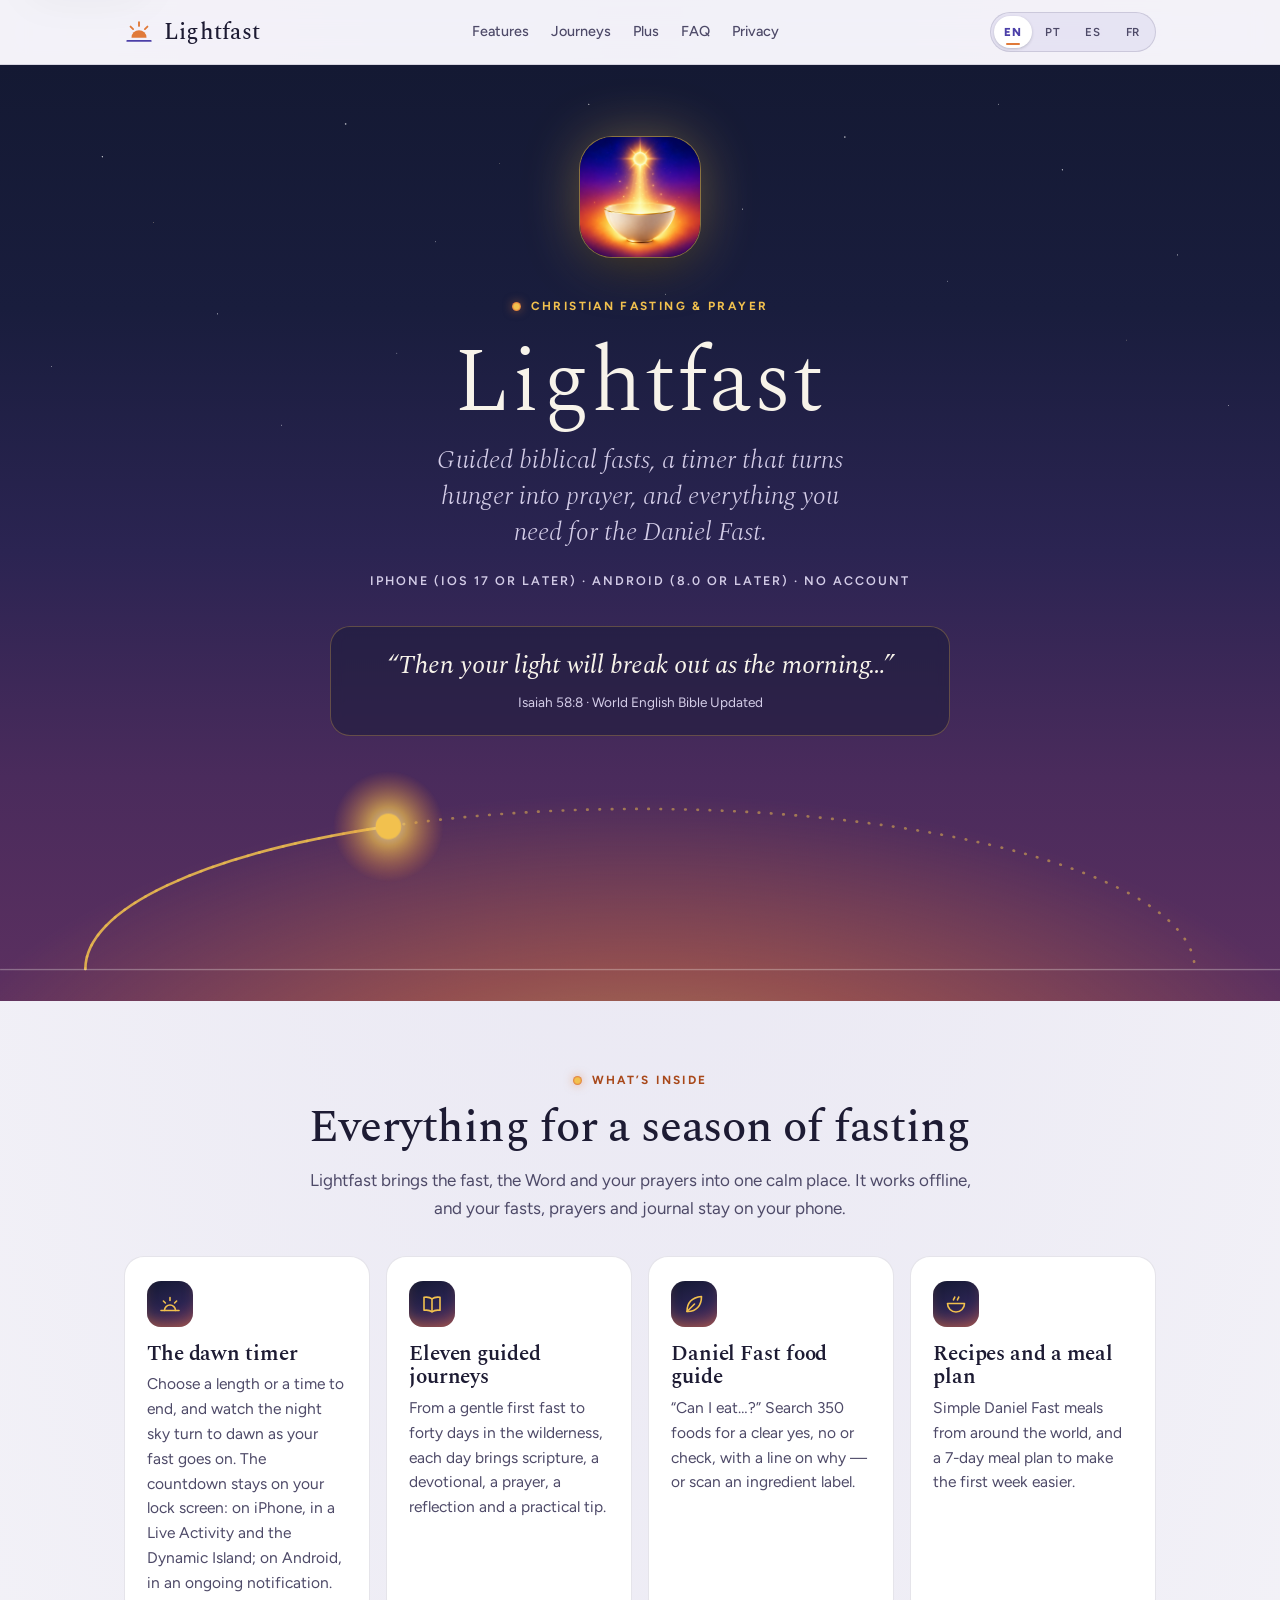
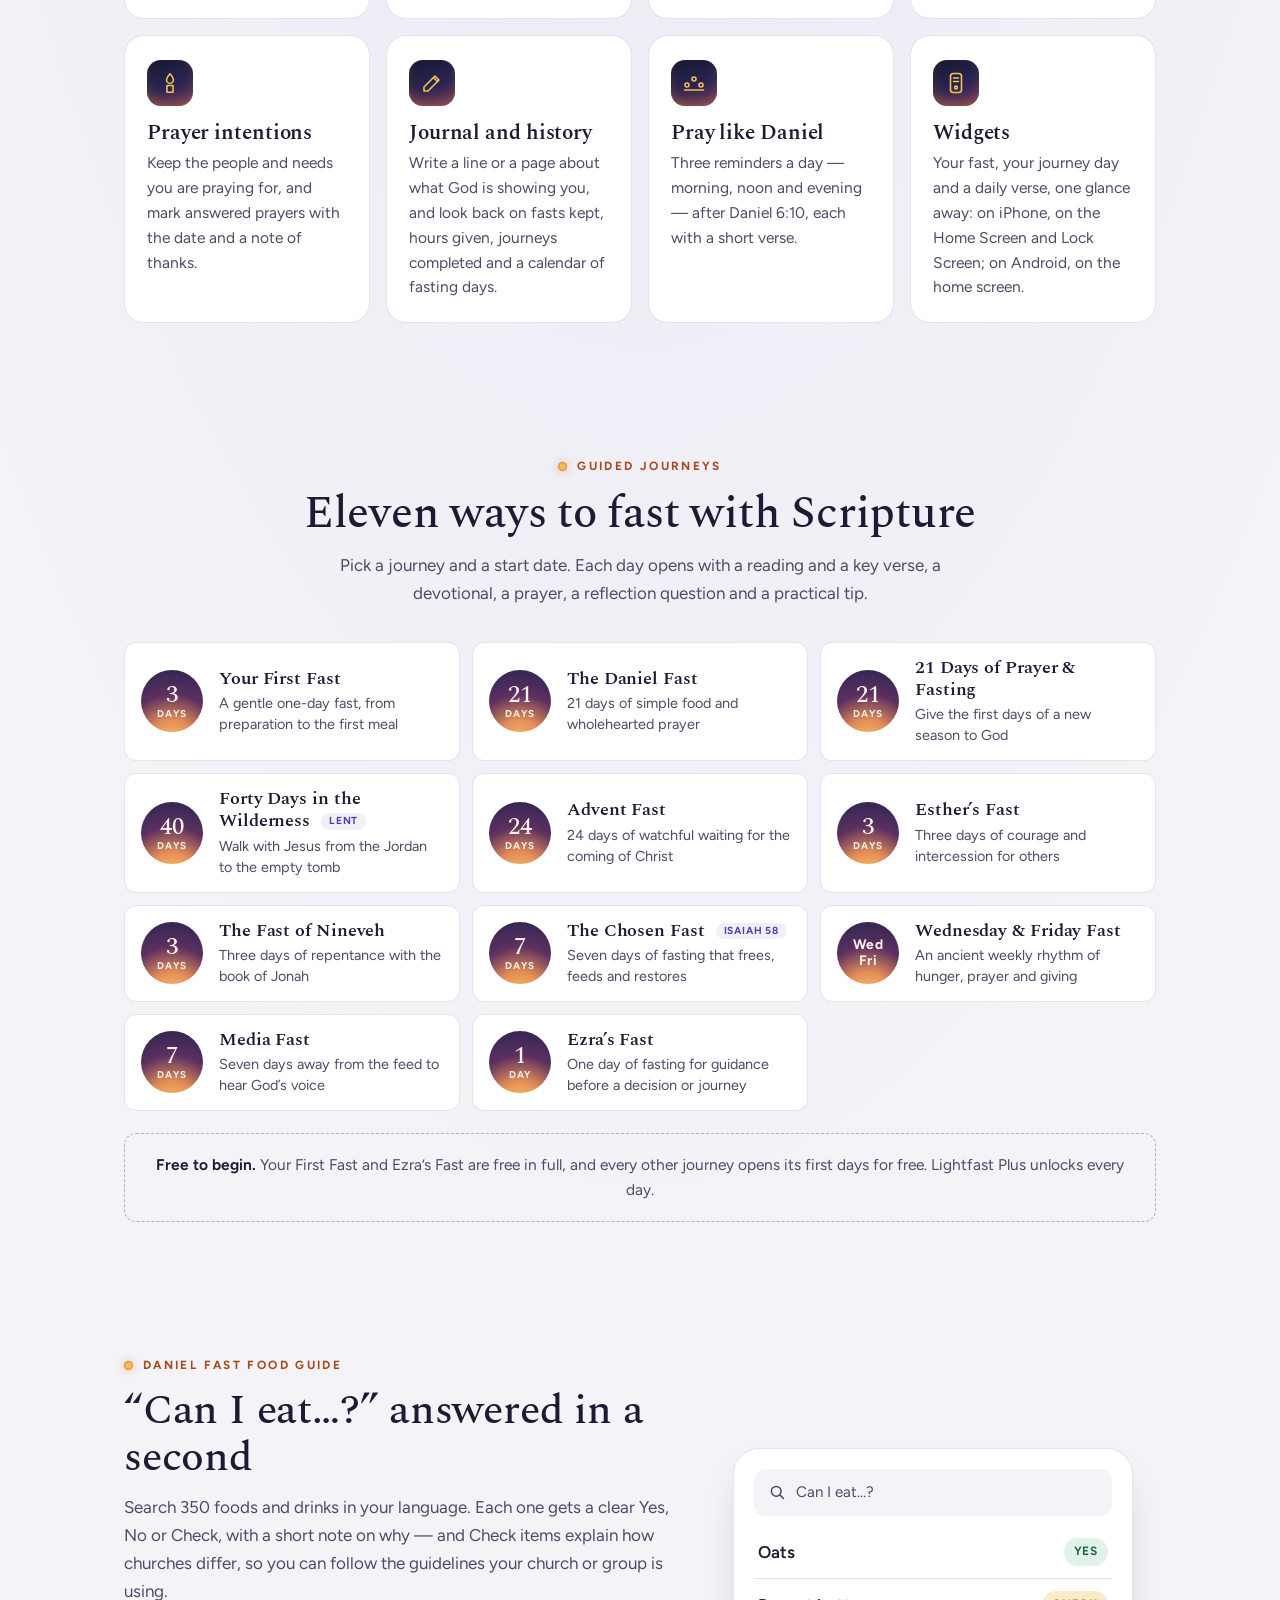
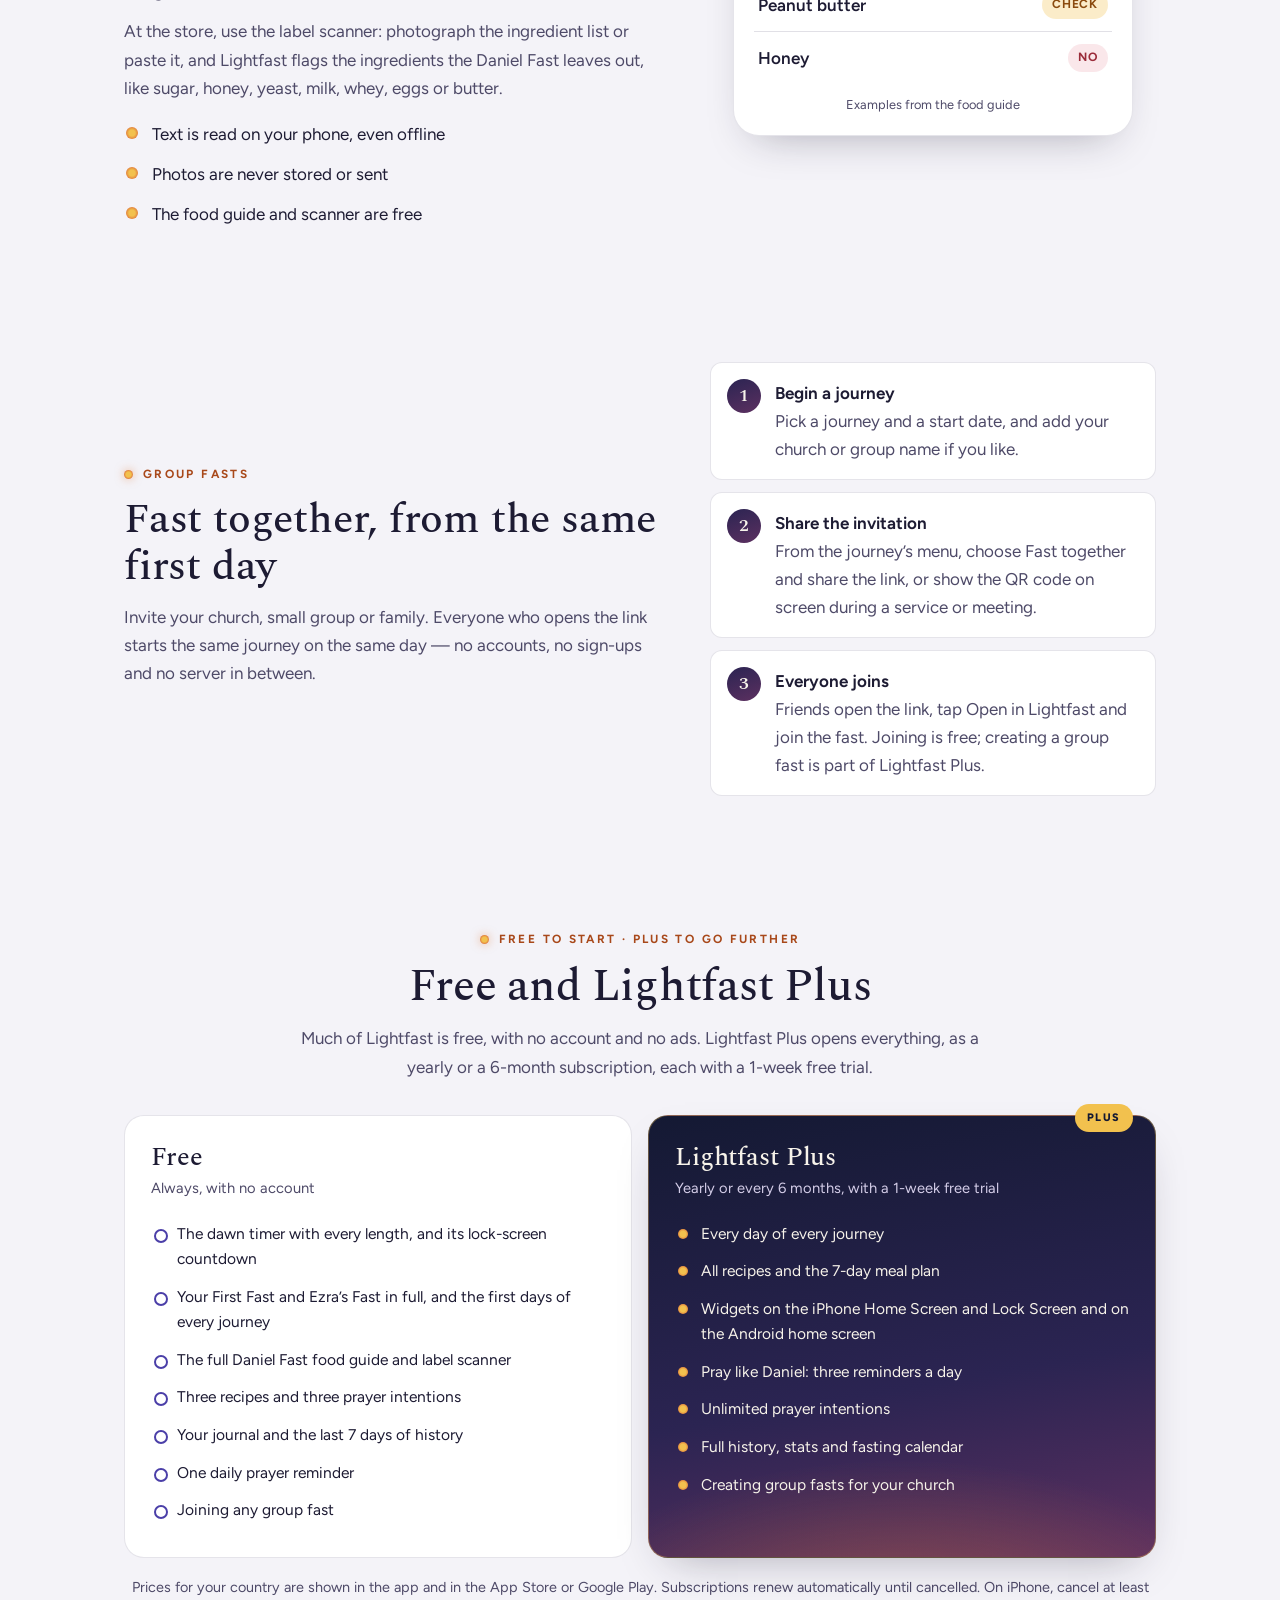
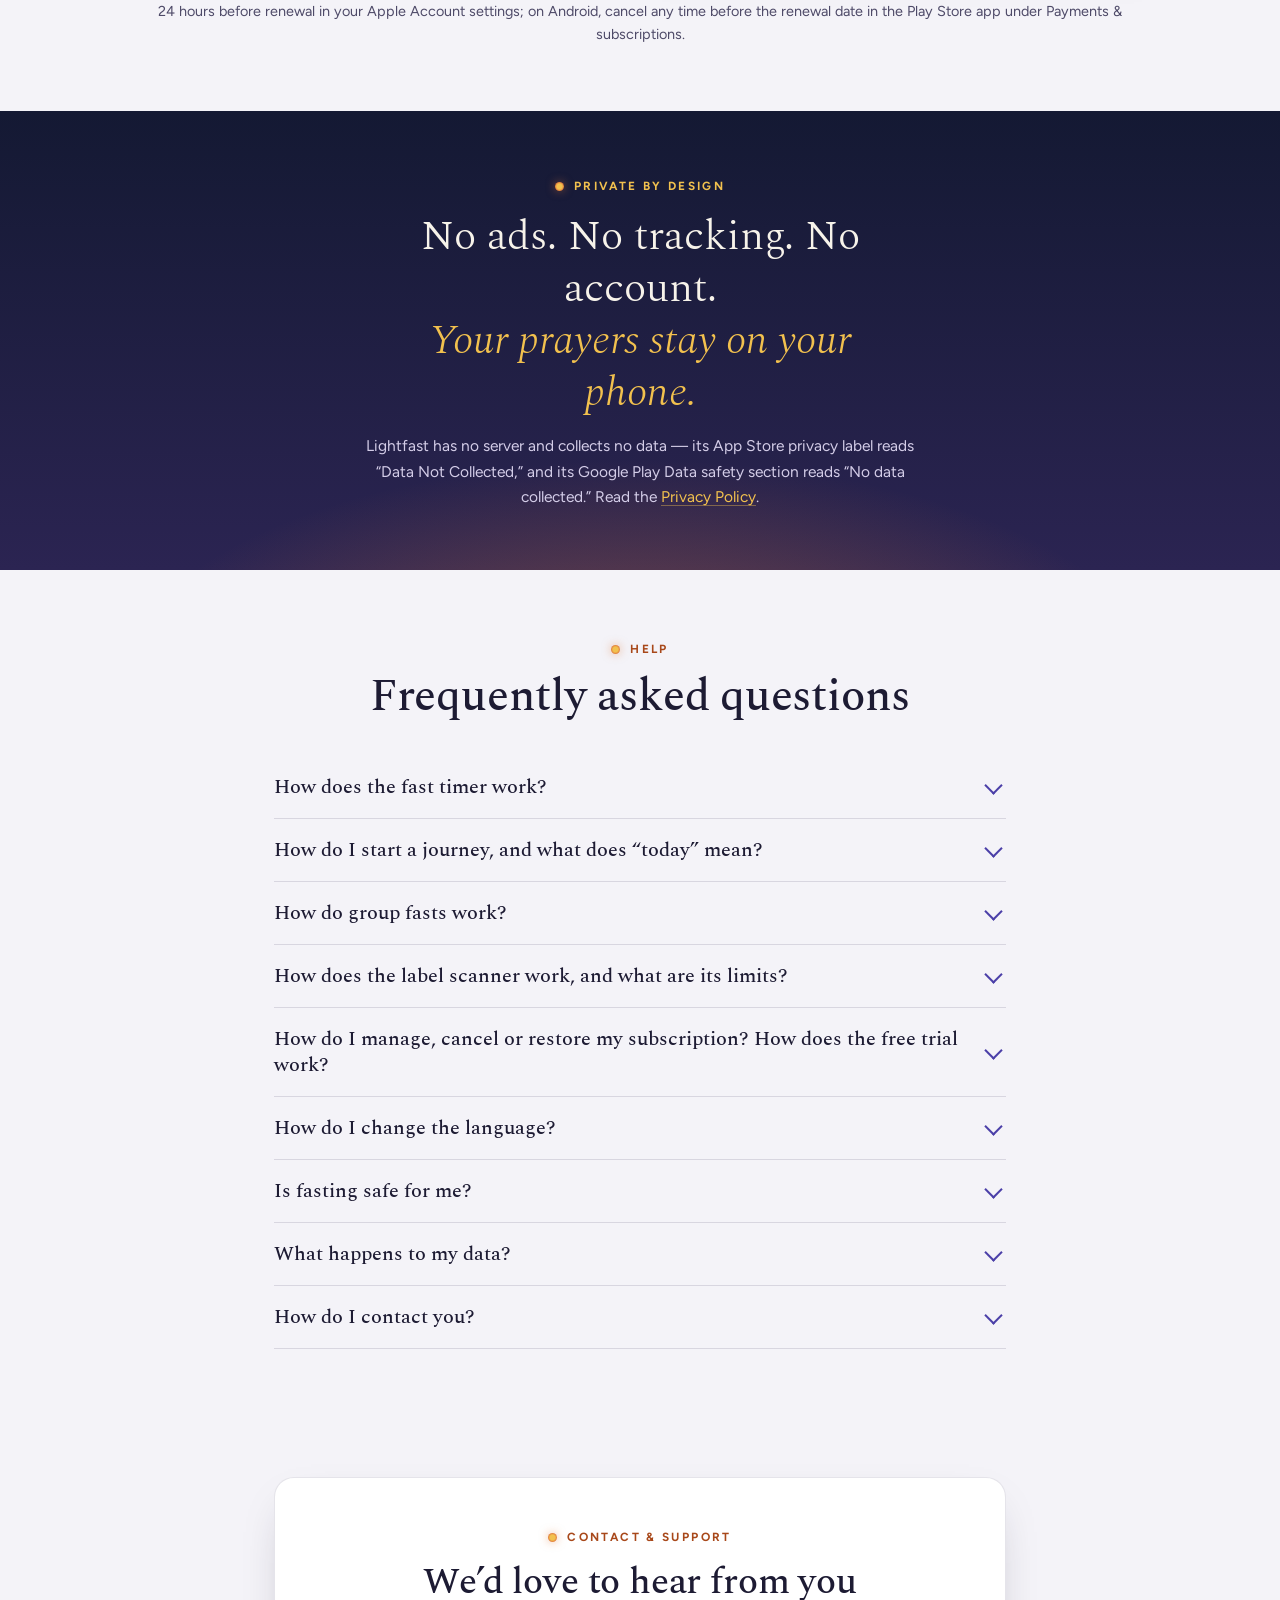
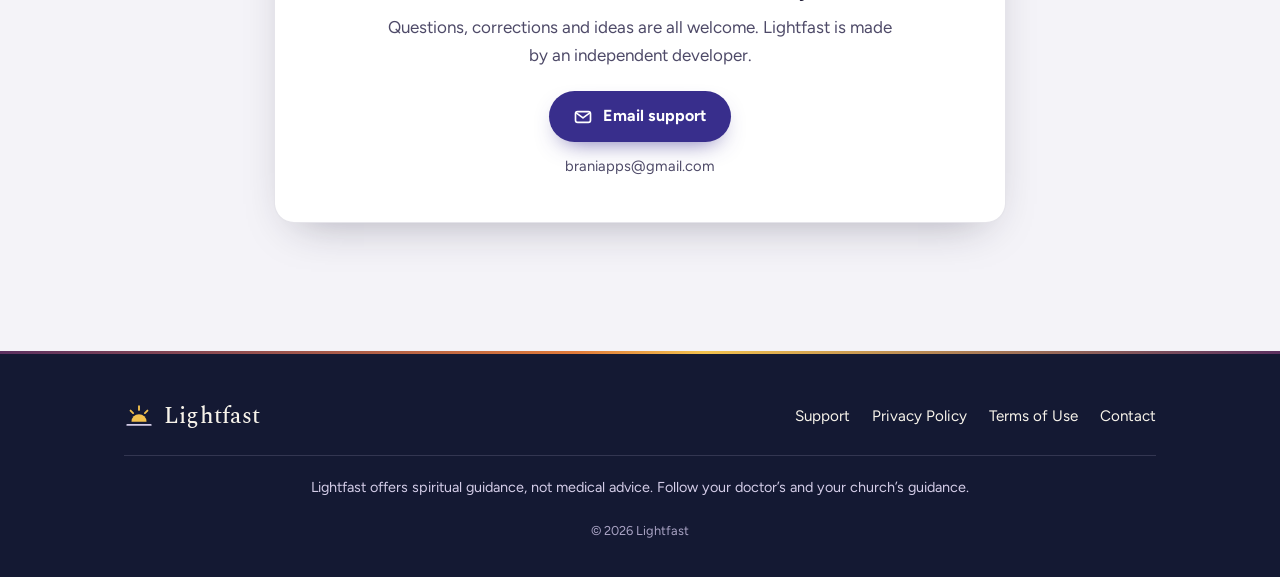
==== commit 465d6484: "Support site: native-review pass for iPhone and Android readers (en, pt-BR, es, fr) - Cancelling: 24" ====
--- a/index.html
+++ b/index.html
@@ -3,7 +3,7 @@
 <head>
   <meta charset="UTF-8">
   <meta name="viewport" content="width=device-width, initial-scale=1.0">
-  <title>Lightfast — Daniel Fast &amp; Prayer · Support</title>
+  <title data-i18n-en="Lightfast — Daniel Fast &amp; Prayer · Support" data-i18n-pt="Lightfast — Jejum de Daniel e oração · Suporte" data-i18n-es="Lightfast — Ayuno de Daniel y oración · Soporte" data-i18n-fr="Lightfast — Jeûne de Daniel et prière · Assistance">Lightfast — Daniel Fast &amp; Prayer · Support</title>
   <meta name="description" content="Lightfast is a Christian fasting companion for iPhone and Android: a night-to-dawn fast timer, 11 guided biblical fasts, a Daniel Fast food guide and label scanner, prayer and journal — no ads, no tracking, no account. Também em português. También en español. Aussi en français.">
   <meta name="theme-color" content="#141933">
   <link rel="icon" href="app-icon.png">
@@ -96,8 +96,8 @@
           <img class="icon" src="app-icon.png" width="120" height="120" alt="Icône de l’application Lightfast&nbsp;: un bol vide rempli de la lumière de l’aube" data-rise style="animation-delay:.05s">
           <div data-rise style="animation-delay:.12s"><span class="kicker">Jeûne chrétien et prière</span></div>
           <h1 data-rise style="animation-delay:.18s">Lightfast</h1>
-          <p class="tagline" data-rise style="animation-delay:.26s">Des jeûnes bibliques guidés, un minuteur qui change la faim en prière, et tout ce qu’il te faut pour le jeûne de Daniel.</p>
-          <p class="meta" data-rise style="animation-delay:.32s">iPhone (iOS 17 ou ultérieur) · Android (8.0 ou ultérieur) · Sans compte</p>
+          <p class="tagline" data-rise style="animation-delay:.26s">Des jeûnes bibliques guidés, un minuteur qui transforme la faim en prière, et tout ce qu’il te faut pour le jeûne de Daniel.</p>
+          <p class="meta" data-rise style="animation-delay:.32s">iPhone (iOS 17 ou version ultérieure) · Android (8.0 ou version ultérieure) · Sans compte</p>
           <figure class="verse" data-rise style="animation-delay:.4s">
             <blockquote><p>«&nbsp;Alors ta lumière poindra comme l’aurore…&nbsp;»</p></blockquote>
             <figcaption>Ésaïe 58:8 · Louis Segond 1910</figcaption>
@@ -132,31 +132,31 @@
           <p>Lightfast brings the fast, the Word and your prayers into one calm place. It works offline, and your fasts, prayers and journal stay on your phone.</p>
         </div>
         <div class="grid">
-          <div class="feature"><div class="ico"><svg aria-hidden="true"><use href="#i-dawn"/></svg></div><h3>The dawn timer</h3><p>Choose a length or a time to end, and watch the night sky turn to dawn as your fast goes on. The countdown stays on your lock screen: in a Live Activity and the Dynamic Island on iPhone, in an ongoing notification on Android.</p></div>
+          <div class="feature"><div class="ico"><svg aria-hidden="true"><use href="#i-dawn"/></svg></div><h3>The dawn timer</h3><p>Choose a length or a time to end, and watch the night sky turn to dawn as your fast goes on. The countdown stays on your lock screen: on iPhone, in a Live Activity and the Dynamic Island; on Android, in an ongoing notification.</p></div>
           <div class="feature"><div class="ico"><svg aria-hidden="true"><use href="#i-book"/></svg></div><h3>Eleven guided journeys</h3><p>From a gentle first fast to forty days in the wilderness, each day brings scripture, a devotional, a prayer, a reflection and a practical tip.</p></div>
           <div class="feature"><div class="ico"><svg aria-hidden="true"><use href="#i-leaf"/></svg></div><h3>Daniel Fast food guide</h3><p>“Can I eat…?” Search 350 foods for a clear yes, no or check, with a line on why — or scan an ingredient label.</p></div>
           <div class="feature"><div class="ico"><svg aria-hidden="true"><use href="#i-bowl"/></svg></div><h3>Recipes and a meal plan</h3><p>Simple Daniel Fast meals from around the world, and a 7-day meal plan to make the first week easier.</p></div>
           <div class="feature"><div class="ico"><svg aria-hidden="true"><use href="#i-flame"/></svg></div><h3>Prayer intentions</h3><p>Keep the people and needs you are praying for, and mark answered prayers with the date and a note of thanks.</p></div>
           <div class="feature"><div class="ico"><svg aria-hidden="true"><use href="#i-pen"/></svg></div><h3>Journal and history</h3><p>Write a line or a page about what God is showing you, and look back on fasts kept, hours given, journeys completed and a calendar of fasting days.</p></div>
           <div class="feature"><div class="ico"><svg aria-hidden="true"><use href="#i-suns"/></svg></div><h3>Pray like Daniel</h3><p>Three reminders a day — morning, noon and evening — after Daniel 6:10, each with a short verse.</p></div>
-          <div class="feature"><div class="ico"><svg aria-hidden="true"><use href="#i-phone"/></svg></div><h3>Widgets</h3><p>Your fast, your journey day and a daily verse, one glance away: on the Home Screen and Lock Screen on iPhone, on the home screen on Android.</p></div>
+          <div class="feature"><div class="ico"><svg aria-hidden="true"><use href="#i-phone"/></svg></div><h3>Widgets</h3><p>Your fast, your journey day and a daily verse, one glance away: on iPhone, on the Home Screen and Lock Screen; on Android, on the home screen.</p></div>
         </div>
       </div>
       <div data-lang="pt" lang="pt-BR">
         <div class="section-head center">
           <span class="kicker">Por dentro do app</span>
           <h2>Tudo para um tempo de jejum</h2>
-          <p>O Lightfast reúne o jejum, a Palavra e as suas orações em um só lugar, sereno. Funciona offline, e seus jejuns, orações e diário ficam no seu celular.</p>
+          <p>O Lightfast reúne o jejum, a Palavra e as suas orações num espaço único e tranquilo. Funciona offline, e seus jejuns, orações e diário ficam no seu celular.</p>
         </div>
         <div class="grid">
-          <div class="feature"><div class="ico"><svg aria-hidden="true"><use href="#i-dawn"/></svg></div><h3>O cronômetro da aurora</h3><p>Escolha uma duração ou um horário para terminar e veja o céu da noite virar aurora enquanto o jejum avança. A contagem regressiva fica na tela de bloqueio: numa Atividade ao Vivo e na Dynamic Island no iPhone, numa notificação contínua no Android.</p></div>
-          <div class="feature"><div class="ico"><svg aria-hidden="true"><use href="#i-book"/></svg></div><h3>Onze jornadas guiadas</h3><p>De um primeiro jejum suave aos quarenta dias no deserto, cada dia traz Escritura, um devocional, uma oração, uma reflexão e uma dica prática.</p></div>
+          <div class="feature"><div class="ico"><svg aria-hidden="true"><use href="#i-dawn"/></svg></div><h3>O cronômetro da aurora</h3><p>Escolha uma duração ou um horário para terminar e veja o céu da noite virar aurora enquanto o jejum avança. A contagem regressiva fica na tela de bloqueio: no iPhone, numa Atividade ao Vivo e na Dynamic Island; no Android, numa notificação contínua.</p></div>
+          <div class="feature"><div class="ico"><svg aria-hidden="true"><use href="#i-book"/></svg></div><h3>Onze jornadas guiadas</h3><p>De um primeiro jejum suave aos quarenta dias no deserto, cada dia traz uma leitura bíblica, um devocional, uma oração, uma reflexão e uma dica prática.</p></div>
           <div class="feature"><div class="ico"><svg aria-hidden="true"><use href="#i-leaf"/></svg></div><h3>Guia de alimentos do Jejum de Daniel</h3><p>“Posso comer…?” Pesquise 350 alimentos e receba um sim, um não ou um “verifique”, com o motivo — ou escaneie o rótulo de ingredientes.</p></div>
           <div class="feature"><div class="ico"><svg aria-hidden="true"><use href="#i-bowl"/></svg></div><h3>Receitas e cardápio</h3><p>Refeições simples do Jejum de Daniel de várias partes do mundo e um cardápio de 7 dias para facilitar a primeira semana.</p></div>
           <div class="feature"><div class="ico"><svg aria-hidden="true"><use href="#i-flame"/></svg></div><h3>Pedidos de oração</h3><p>Guarde as pessoas e as necessidades pelas quais você ora e marque as orações respondidas com a data e uma palavra de gratidão.</p></div>
           <div class="feature"><div class="ico"><svg aria-hidden="true"><use href="#i-pen"/></svg></div><h3>Diário e histórico</h3><p>Escreva uma linha ou uma página sobre o que Deus está mostrando a você e reveja os jejuns cumpridos, as horas dedicadas, as jornadas concluídas e um calendário dos seus dias de jejum.</p></div>
           <div class="feature"><div class="ico"><svg aria-hidden="true"><use href="#i-suns"/></svg></div><h3>Ore como Daniel</h3><p>Três lembretes por dia — de manhã, ao meio-dia e à noite —, como em Daniel 6:10, cada um com um versículo curto.</p></div>
-          <div class="feature"><div class="ico"><svg aria-hidden="true"><use href="#i-phone"/></svg></div><h3>Widgets</h3><p>Seu jejum, o dia da sua jornada e um versículo diário, a um olhar de distância: na Tela de Início e na Tela Bloqueada no iPhone, na tela inicial no Android.</p></div>
+          <div class="feature"><div class="ico"><svg aria-hidden="true"><use href="#i-phone"/></svg></div><h3>Widgets</h3><p>Seu jejum, o dia da sua jornada e um versículo diário, sempre à vista: no iPhone, na Tela de Início e na Tela Bloqueada; no Android, na tela inicial.</p></div>
         </div>
       </div>
       <div data-lang="es" lang="es">
@@ -166,31 +166,31 @@
           <p>Lightfast reúne el ayuno, la Palabra y tus oraciones en un solo lugar sereno. Funciona sin conexión, y tus ayunos, oraciones y diario se quedan en tu teléfono.</p>
         </div>
         <div class="grid">
-          <div class="feature"><div class="ico"><svg aria-hidden="true"><use href="#i-dawn"/></svg></div><h3>El temporizador del alba</h3><p>Elige una duración o una hora para terminar, y mira cómo el cielo nocturno se vuelve alba mientras avanza tu ayuno. La cuenta regresiva queda en la pantalla bloqueada: en una Actividad en vivo y en la Dynamic Island en iPhone, en una notificación continua en Android.</p></div>
-          <div class="feature"><div class="ico"><svg aria-hidden="true"><use href="#i-book"/></svg></div><h3>Once jornadas guiadas</h3><p>Desde un primer ayuno sencillo hasta cuarenta días en el desierto, cada día trae Escritura, un devocional, una oración, una reflexión y un consejo práctico.</p></div>
+          <div class="feature"><div class="ico"><svg aria-hidden="true"><use href="#i-dawn"/></svg></div><h3>El temporizador del alba</h3><p>Elige una duración o una hora para terminar, y mira cómo el cielo nocturno se vuelve alba mientras avanza tu ayuno. La cuenta regresiva queda en la pantalla bloqueada: en iPhone, en una Actividad en vivo y en la Dynamic Island; en Android, en una notificación continua.</p></div>
+          <div class="feature"><div class="ico"><svg aria-hidden="true"><use href="#i-book"/></svg></div><h3>Once jornadas guiadas</h3><p>Desde un primer ayuno sencillo hasta cuarenta días en el desierto, cada día trae un pasaje de la Escritura, un devocional, una oración, una reflexión y un consejo práctico.</p></div>
           <div class="feature"><div class="ico"><svg aria-hidden="true"><use href="#i-leaf"/></svg></div><h3>Guía de alimentos del Ayuno de Daniel</h3><p>«¿Puedo comer…?» Busca entre 350 alimentos y obtén un sí, un no o un «revisa», con el porqué, o escanea la etiqueta de ingredientes.</p></div>
           <div class="feature"><div class="ico"><svg aria-hidden="true"><use href="#i-bowl"/></svg></div><h3>Recetas y plan de comidas</h3><p>Comidas sencillas del Ayuno de Daniel de todo el mundo y un plan de comidas de 7 días para facilitar la primera semana.</p></div>
           <div class="feature"><div class="ico"><svg aria-hidden="true"><use href="#i-flame"/></svg></div><h3>Peticiones de oración</h3><p>Guarda las personas y necesidades por las que oras, y marca las oraciones contestadas con la fecha y una palabra de gratitud.</p></div>
           <div class="feature"><div class="ico"><svg aria-hidden="true"><use href="#i-pen"/></svg></div><h3>Diario e historial</h3><p>Escribe una línea o una página sobre lo que Dios te está mostrando, y repasa los ayunos cumplidos, las horas dedicadas, las jornadas completadas y un calendario de tus días de ayuno.</p></div>
           <div class="feature"><div class="ico"><svg aria-hidden="true"><use href="#i-suns"/></svg></div><h3>Ora como Daniel</h3><p>Tres recordatorios al día —mañana, mediodía y tarde—, como en Daniel 6:10, cada uno con un versículo breve.</p></div>
-          <div class="feature"><div class="ico"><svg aria-hidden="true"><use href="#i-phone"/></svg></div><h3>Widgets</h3><p>Tu ayuno, el día de tu jornada y un versículo diario, a un vistazo: en la pantalla de inicio y en la pantalla bloqueada en iPhone, en la pantalla de inicio en Android.</p></div>
+          <div class="feature"><div class="ico"><svg aria-hidden="true"><use href="#i-phone"/></svg></div><h3>Widgets</h3><p>Tu ayuno, el día de tu jornada y un versículo diario, a un vistazo: en iPhone, en la pantalla de inicio y en la pantalla bloqueada; en Android, en la pantalla principal.</p></div>
         </div>
       </div>
       <div data-lang="fr" lang="fr">
         <div class="section-head center">
-          <span class="kicker">À l’intérieur</span>
+          <span class="kicker">Dans l’app</span>
           <h2>Tout pour un temps de jeûne</h2>
           <p>Lightfast rassemble le jeûne, la Parole et tes prières en un seul lieu paisible. Elle fonctionne hors ligne, et tes jeûnes, tes prières et ton journal restent sur ton téléphone.</p>
         </div>
         <div class="grid">
-          <div class="feature"><div class="ico"><svg aria-hidden="true"><use href="#i-dawn"/></svg></div><h3>Le minuteur de l’aube</h3><p>Choisis une durée ou une heure de fin, et regarde le ciel de la nuit se changer en aube à mesure que ton jeûne avance. Le compte à rebours reste sur l’écran verrouillé&nbsp;: dans une activité en direct et la Dynamic Island sur iPhone, dans une notification permanente sur Android.</p></div>
+          <div class="feature"><div class="ico"><svg aria-hidden="true"><use href="#i-dawn"/></svg></div><h3>Le minuteur de l’aube</h3><p>Choisis une durée ou une heure de fin, et regarde le ciel de la nuit se changer en aube à mesure que ton jeûne avance. Le compte à rebours reste sur l’écran verrouillé&nbsp;: sur iPhone, dans une activité en direct et la Dynamic Island&nbsp;; sur Android, dans une notification permanente.</p></div>
           <div class="feature"><div class="ico"><svg aria-hidden="true"><use href="#i-book"/></svg></div><h3>Onze parcours guidés</h3><p>D’un premier jeûne tout en douceur aux quarante jours au désert, chaque jour t’apporte un passage de l’Écriture, une méditation, une prière, une réflexion et un conseil pratique.</p></div>
           <div class="feature"><div class="ico"><svg aria-hidden="true"><use href="#i-leaf"/></svg></div><h3>Guide alimentaire du jeûne de Daniel</h3><p>«&nbsp;Puis-je manger…&nbsp;?&nbsp;» Cherche parmi 350 aliments et obtiens un oui, un non ou un «&nbsp;à vérifier&nbsp;», avec la raison — ou scanne une étiquette d’ingrédients.</p></div>
           <div class="feature"><div class="ico"><svg aria-hidden="true"><use href="#i-bowl"/></svg></div><h3>Recettes et menu de la semaine</h3><p>Des plats simples du jeûne de Daniel venus du monde entier, et un menu de 7&nbsp;jours pour faciliter la première semaine.</p></div>
-          <div class="feature"><div class="ico"><svg aria-hidden="true"><use href="#i-flame"/></svg></div><h3>Intentions de prière</h3><p>Garde les personnes et les besoins pour lesquels tu pries, et marque les prières exaucées avec la date et un mot de reconnaissance.</p></div>
+          <div class="feature"><div class="ico"><svg aria-hidden="true"><use href="#i-flame"/></svg></div><h3>Intentions de prière</h3><p>Note les personnes et les besoins pour lesquels tu pries, et marque les prières exaucées avec la date et un mot de reconnaissance.</p></div>
           <div class="feature"><div class="ico"><svg aria-hidden="true"><use href="#i-pen"/></svg></div><h3>Journal et historique</h3><p>Écris une ligne ou une page sur ce que Dieu te montre, et revois les jeûnes tenus, les heures données, les parcours terminés et un calendrier de tes jours de jeûne.</p></div>
           <div class="feature"><div class="ico"><svg aria-hidden="true"><use href="#i-suns"/></svg></div><h3>Prier comme Daniel</h3><p>Trois rappels par jour — le matin, à midi et le soir — à l’exemple de Daniel 6:10, chacun avec un court verset.</p></div>
-          <div class="feature"><div class="ico"><svg aria-hidden="true"><use href="#i-phone"/></svg></div><h3>Widgets</h3><p>Ton jeûne, le jour de ton parcours et un verset du jour, d’un coup d’œil&nbsp;: sur l’écran d’accueil et l’écran verrouillé sur iPhone, sur l’écran d’accueil sur Android.</p></div>
+          <div class="feature"><div class="ico"><svg aria-hidden="true"><use href="#i-phone"/></svg></div><h3>Widgets</h3><p>Ton jeûne, le jour de ton parcours et un verset du jour, d’un coup d’œil&nbsp;: sur iPhone, sur l’écran d’accueil et l’écran verrouillé&nbsp;; sur Android, sur l’écran d’accueil.</p></div>
         </div>
       </div>
     </section>
@@ -237,7 +237,7 @@
           <li class="journey"><span class="len"><b>7</b><small>dias</small></span><div><h3>Jejum de mídias</h3><p>Sete dias longe do feed para ouvir a voz de Deus</p></div></li>
           <li class="journey"><span class="len"><b>1</b><small>dia</small></span><div><h3>O Jejum de Esdras</h3><p>Um dia de jejum por direção antes de uma decisão ou viagem</p></div></li>
         </ul>
-        <p class="each-day"><strong>Comece grátis.</strong> “Seu primeiro jejum” e “O Jejum de Esdras” são gratuitos por completo, e todas as outras jornadas abrem os primeiros dias de graça. O Lightfast Plus libera todos os dias.</p>
+        <p class="each-day"><strong>Comece grátis.</strong> “Seu primeiro jejum” e “O Jejum de Esdras” são totalmente gratuitos, e todas as outras jornadas têm os primeiros dias liberados de graça. O Lightfast Plus libera todos os dias.</p>
       </div>
       <div data-lang="es" lang="es">
         <div class="section-head center">
@@ -258,7 +258,7 @@
           <li class="journey"><span class="len"><b>7</b><small>días</small></span><div><h3>Ayuno digital</h3><p>Siete días lejos de las redes para escuchar la voz de Dios</p></div></li>
           <li class="journey"><span class="len"><b>1</b><small>día</small></span><div><h3>El ayuno de Esdras</h3><p>Un día de ayuno para pedir dirección ante una decisión o un viaje</p></div></li>
         </ul>
-        <p class="each-day"><strong>Empieza gratis.</strong> «Tu primer ayuno» y «El ayuno de Esdras» son gratuitos por completo, y todas las demás jornadas abren sus primeros días gratis. Lightfast Plus desbloquea todos los días.</p>
+        <p class="each-day"><strong>Empieza gratis.</strong> «Tu primer ayuno» y «El ayuno de Esdras» son completamente gratis, y todas las demás jornadas abren sus primeros días gratis. Lightfast Plus desbloquea todos los días.</p>
       </div>
       <div data-lang="fr" lang="fr">
         <div class="section-head center">
@@ -277,7 +277,7 @@
           <li class="journey"><span class="len"><b>7</b><small>jours</small></span><div><h3>Le jeûne qui plaît à Dieu <span class="tag">Ésaïe 58</span></h3><p>Sept jours de jeûne qui libère, nourrit et relève</p></div></li>
           <li class="journey"><span class="len wk"><b>Mer<br>Ven</b></span><div><h3>Jeûne du mercredi et du vendredi</h3><p>Un ancien rythme hebdomadaire de faim, de prière et de don</p></div></li>
           <li class="journey"><span class="len"><b>7</b><small>jours</small></span><div><h3>Jeûne des écrans</h3><p>Sept jours loin du fil d’actualité pour entendre la voix de Dieu</p></div></li>
-          <li class="journey"><span class="len"><b>1</b><small>jour</small></span><div><h3>Le jeûne d’Esdras</h3><p>Un jour de jeûne pour chercher la direction de Dieu avant un départ</p></div></li>
+          <li class="journey"><span class="len"><b>1</b><small>jour</small></span><div><h3>Le jeûne d’Esdras</h3><p>Un jour de jeûne pour chercher Dieu avant une décision ou un départ</p></div></li>
         </ul>
         <p class="each-day"><strong>Commence gratuitement.</strong> «&nbsp;Ton premier jeûne&nbsp;» et «&nbsp;Le jeûne d’Esdras&nbsp;» sont entièrement gratuits, et tous les autres parcours offrent leurs premiers jours. Lightfast Plus débloque tous les jours.</p>
       </div>
@@ -338,7 +338,7 @@
           <div>
             <span class="kicker">Guía de alimentos</span>
             <h2>«¿Puedo comer…?», resuelto en un segundo</h2>
-            <p>Busca entre 350 alimentos y bebidas en tu idioma. Cada uno recibe una respuesta clara (Sí, No o Revisa), con una nota breve del porqué, y los elementos «Revisa» explican en qué difieren las iglesias, para que sigas las pautas de tu iglesia o grupo.</p>
+            <p>Busca entre 350 alimentos y bebidas en tu idioma. Cada uno recibe una respuesta clara (Sí, No o Revisa), con una nota breve del porqué, y los alimentos marcados «Revisa» explican en qué difieren las iglesias, para que sigas las pautas de tu iglesia o grupo.</p>
             <p>En la tienda, usa el escáner de etiquetas: fotografía la lista de ingredientes o pega el texto, y Lightfast señala los ingredientes que el Ayuno de Daniel deja fuera, como azúcar, miel, levadura, leche, suero de leche, huevo o mantequilla.</p>
             <ul class="ticks">
               <li>El texto se lee en tu teléfono, incluso sin conexión</li>
@@ -362,8 +362,8 @@
           <div>
             <span class="kicker">Guide alimentaire</span>
             <h2>«&nbsp;Puis-je manger…&nbsp;?&nbsp;»&nbsp;: la réponse en une seconde</h2>
-            <p>Cherche parmi 350 aliments et boissons dans ta langue. Chacun reçoit un Oui, un Non ou un À vérifier clair, avec une courte note qui explique pourquoi — et les éléments «&nbsp;À vérifier&nbsp;» montrent en quoi les Églises diffèrent, pour que tu suives les consignes de ton Église ou de ton groupe.</p>
-            <p>Au magasin, utilise le scanner d’étiquettes&nbsp;: photographie la liste d’ingrédients ou colle le texte, et Lightfast signale les ingrédients que le jeûne de Daniel laisse de côté, comme le sucre, le miel, la levure, le lait, le lactosérum, les œufs ou le beurre.</p>
+            <p>Cherche parmi 350 aliments et boissons dans ta langue. Chacun reçoit une réponse claire (Oui, Non ou À vérifier) avec une courte note qui explique pourquoi. Pour les éléments «&nbsp;À vérifier&nbsp;», la note précise en quoi les Églises diffèrent, pour que tu puisses suivre les consignes de ton Église ou de ton groupe.</p>
+            <p>Au magasin, utilise le scanner d’étiquettes&nbsp;: photographie la liste d’ingrédients ou colle le texte, et Lightfast signale les ingrédients que le jeûne de Daniel exclut, comme le sucre, le miel, la levure, le lait, le lactosérum, les œufs ou le beurre.</p>
             <ul class="ticks">
               <li>Le texte est lu sur ton téléphone, même hors ligne</li>
               <li>Les photos ne sont jamais conservées ni envoyées</li>
@@ -403,8 +403,8 @@
         <div class="spot">
           <div>
             <span class="kicker">Jejuns em grupo</span>
-            <h2>Jejuem juntos, a partir do mesmo primeiro dia</h2>
-            <p>Convide sua igreja, seu pequeno grupo ou sua família. Todos que abrem o link começam a mesma jornada no mesmo dia — sem contas, sem cadastro e sem servidor no meio do caminho.</p>
+            <h2>Jejuem juntos, começando no mesmo dia</h2>
+            <p>Convide sua igreja, seu pequeno grupo ou sua família. Todos que abrirem o link começam a mesma jornada no mesmo dia — sem contas, sem cadastro e sem servidor no meio do caminho.</p>
           </div>
           <ol class="steps">
             <li><strong>Comece uma jornada</strong>Escolha uma jornada e uma data de início e, se quiser, adicione o nome da sua igreja ou grupo.</li>
@@ -418,10 +418,10 @@
           <div>
             <span class="kicker">Ayunos en grupo</span>
             <h2>Ayunen juntos desde el mismo primer día</h2>
-            <p>Invita a tu iglesia, a tu grupo pequeño o a tu familia. Todos los que abren el enlace empiezan la misma jornada el mismo día, sin cuentas, sin registros y sin servidores de por medio.</p>
+            <p>Invita a tu iglesia, a tu grupo pequeño o a tu familia. Todos los que abran el enlace empiezan la misma jornada el mismo día, sin cuentas, sin registros y sin servidores de por medio.</p>
           </div>
           <ol class="steps">
-            <li><strong>Empieza una jornada</strong>Elige una jornada y una fecha de inicio y, si quieres, añade el nombre de tu iglesia o grupo.</li>
+            <li><strong>Empieza una jornada</strong>Elige una jornada y una fecha de inicio y, si quieres, agrega el nombre de tu iglesia o grupo.</li>
             <li><strong>Comparte la invitación</strong>En el menú de la jornada, elige Ayunar juntos y comparte el enlace, o muestra el código QR en pantalla durante un culto o una reunión.</li>
             <li><strong>Todos se unen</strong>Tus amigos abren el enlace, tocan Abrir en Lightfast y se unen al ayuno. Unirse es gratis; crear un ayuno en grupo forma parte de Lightfast Plus.</li>
           </ol>
@@ -431,13 +431,13 @@
         <div class="spot">
           <div>
             <span class="kicker">Jeûnes en groupe</span>
-            <h2>Jeûner ensemble, dès le même premier jour</h2>
+            <h2>Jeûner ensemble, à partir du même jour</h2>
             <p>Invite ton Église, ton groupe de maison ou ta famille. Tous ceux qui ouvrent le lien commencent le même parcours le même jour — sans compte, sans inscription et sans serveur entre vous.</p>
           </div>
           <ol class="steps">
             <li><strong>Commence un parcours</strong>Choisis un parcours et une date de début et, si tu veux, ajoute le nom de ton Église ou de ton groupe.</li>
             <li><strong>Partage l’invitation</strong>Dans le menu du parcours, choisis Jeûner ensemble et partage le lien, ou affiche le QR code à l’écran pendant un culte ou une rencontre.</li>
-            <li><strong>Tout le monde rejoint</strong>Tes amis ouvrent le lien, touchent Ouvrir dans Lightfast et rejoignent le jeûne. Rejoindre est gratuit&nbsp;; créer un jeûne en groupe fait partie de Lightfast Plus.</li>
+            <li><strong>Tout le monde se joint au jeûne</strong>Tes amis ouvrent le lien, touchent Ouvrir dans Lightfast et rejoignent le jeûne. Rejoindre un jeûne en groupe est gratuit&nbsp;; en créer un fait partie de Lightfast Plus.</li>
           </ol>
         </div>
       </div>
@@ -472,7 +472,7 @@
             <ul>
               <li>Every day of every journey</li>
               <li>All recipes and the 7-day meal plan</li>
-              <li>Widgets for the home screen, and the Lock Screen on iPhone</li>
+              <li>Widgets on the iPhone Home Screen and Lock Screen and on the Android home screen</li>
               <li>Pray like Daniel: three reminders a day</li>
               <li>Unlimited prayer intentions</li>
               <li>Full history, stats and fasting calendar</li>
@@ -480,7 +480,7 @@
             </ul>
           </div>
         </div>
-        <p class="fine">Prices are shown in the App Store or Google Play and in the app for your country. Subscriptions renew automatically until cancelled; cancel anytime at least 24 hours before renewal — on iPhone in your Apple Account settings, on Android in the Play Store app under Payments &amp; subscriptions.</p>
+        <p class="fine">Prices for your country are shown in the app and in the App Store or Google Play. Subscriptions renew automatically until cancelled. On iPhone, cancel at least 24 hours before renewal in your Apple Account settings; on Android, cancel any time before the renewal date in the Play Store app under Payments &amp; subscriptions.</p>
       </div>
       <div data-lang="pt" lang="pt-BR">
         <div class="section-head center">
@@ -509,7 +509,7 @@
             <ul>
               <li>Todos os dias de todas as jornadas</li>
               <li>Todas as receitas e o cardápio de 7 dias</li>
-              <li>Widgets para a tela inicial e, no iPhone, a Tela Bloqueada</li>
+              <li>Widgets na Tela de Início e na Tela Bloqueada do iPhone e na tela inicial do Android</li>
               <li>Ore como Daniel: três lembretes por dia</li>
               <li>Pedidos de oração ilimitados</li>
               <li>Histórico completo, estatísticas e calendário de jejuns</li>
@@ -517,13 +517,13 @@
             </ul>
           </div>
         </div>
-        <p class="fine">Os preços aparecem na App Store ou no Google Play e no app para o seu país. As assinaturas são renovadas automaticamente até serem canceladas; cancele quando quiser, pelo menos 24 horas antes da renovação — no iPhone, nos ajustes da sua Conta Apple; no Android, no app Play Store, em Pagamentos e assinaturas.</p>
+        <p class="fine">Os preços do seu país aparecem no app e na App Store ou no Google Play. As assinaturas são renovadas automaticamente até serem canceladas. No iPhone, cancele pelo menos 24 horas antes da renovação, nos ajustes da sua Conta Apple; no Android, cancele a qualquer momento antes da data de renovação, no app Play Store, em Pagamentos e assinaturas.</p>
       </div>
       <div data-lang="es" lang="es">
         <div class="section-head center">
           <span class="kicker">Empieza gratis · Llega más lejos con Plus</span>
           <h2>Gratis y Lightfast Plus</h2>
-          <p>Gran parte de Lightfast es gratuita, sin cuenta y sin anuncios. Lightfast Plus lo desbloquea todo, como suscripción anual o semestral, ambas con 1 semana de prueba gratis.</p>
+          <p>Gran parte de Lightfast es gratuita, sin cuenta y sin anuncios. Lightfast Plus lo desbloquea todo, como suscripción anual o semestral, ambas con una semana de prueba gratis.</p>
         </div>
         <div class="tiers">
           <div class="tier">
@@ -542,11 +542,11 @@
           <div class="tier plus">
             <span class="badge">Plus</span>
             <h3>Lightfast Plus</h3>
-            <p class="sub">Anual o semestral, con 1 semana gratis</p>
+            <p class="sub">Anual o semestral, con una semana de prueba gratis</p>
             <ul>
               <li>Todos los días de todas las jornadas</li>
               <li>Todas las recetas y el plan de comidas de 7 días</li>
-              <li>Widgets para la pantalla de inicio y, en iPhone, la pantalla bloqueada</li>
+              <li>Widgets en la pantalla de inicio y la pantalla bloqueada del iPhone y en la pantalla principal de Android</li>
               <li>Ora como Daniel: tres recordatorios al día</li>
               <li>Peticiones de oración ilimitadas</li>
               <li>Historial completo, estadísticas y calendario de ayunos</li>
@@ -554,7 +554,7 @@
             </ul>
           </div>
         </div>
-        <p class="fine">Los precios se muestran en el App Store o en Google Play y en la app para tu país. Las suscripciones se renuevan automáticamente hasta que las canceles; cancela cuando quieras, al menos 24 horas antes de la renovación: en iPhone, en la configuración de tu Cuenta de Apple; en Android, en la app Play Store, en Pagos y suscripciones.</p>
+        <p class="fine">Los precios para tu país se muestran en la app y en el App Store o en Google Play. Las suscripciones se renuevan automáticamente hasta que las canceles. En iPhone, cancela al menos 24 horas antes de la renovación en la configuración de tu Cuenta de Apple; en Android, cancela en cualquier momento antes de la fecha de renovación en la app Play Store, en Pagos y suscripciones.</p>
       </div>
       <div data-lang="fr" lang="fr">
         <div class="section-head center">
@@ -569,7 +569,7 @@
             <ul>
               <li>Le minuteur de l’aube avec toutes les durées, et le compte à rebours sur l’écran verrouillé</li>
               <li>«&nbsp;Ton premier jeûne&nbsp;» et «&nbsp;Le jeûne d’Esdras&nbsp;» en entier, et les premiers jours de chaque parcours</li>
-              <li>Le guide alimentaire du jeûne de Daniel complet et le scanner d’étiquettes</li>
+              <li>Le guide alimentaire complet du jeûne de Daniel et le scanner d’étiquettes</li>
               <li>Trois recettes et trois intentions de prière</li>
               <li>Ton journal et les 7&nbsp;derniers jours d’historique</li>
               <li>Un rappel de prière par jour</li>
@@ -583,7 +583,7 @@
             <ul>
               <li>Chaque jour de chaque parcours</li>
               <li>Toutes les recettes et le menu de 7&nbsp;jours</li>
-              <li>Des widgets pour l’écran d’accueil et, sur iPhone, l’écran verrouillé</li>
+              <li>Des widgets sur l’écran d’accueil et l’écran verrouillé de l’iPhone et sur l’écran d’accueil d’Android</li>
               <li>Prier comme Daniel&nbsp;: trois rappels par jour</li>
               <li>Des intentions de prière illimitées</li>
               <li>L’historique complet, les statistiques et le calendrier des jeûnes</li>
@@ -591,7 +591,7 @@
             </ul>
           </div>
         </div>
-        <p class="fine">Les prix sont affichés dans l’App Store ou sur Google Play et dans l’app pour ton pays. Les abonnements se renouvellent automatiquement jusqu’à leur résiliation&nbsp;; résilie quand tu veux, au moins 24&nbsp;heures avant le renouvellement — sur iPhone dans les réglages de ton compte Apple, sur Android dans l’app Play Store, sous Paiements et abonnements.</p>
+        <p class="fine">Les prix pour ton pays sont affichés dans l’app et dans l’App Store ou sur Google Play. Les abonnements se renouvellent automatiquement jusqu’à leur résiliation. Sur iPhone, résilie au moins 24&nbsp;heures avant le renouvellement dans les réglages de ton compte Apple&nbsp;; sur Android, résilie à tout moment avant la date de renouvellement dans l’app Play Store, sous Paiements et abonnements.</p>
       </div>
     </section>
 
@@ -604,17 +604,17 @@
           <p class="small">Lightfast has no server and collects no data — its App Store privacy label reads “Data Not Collected,” and its Google Play Data safety section reads “No data collected.” Read the <a href="privacy.html">Privacy Policy</a>.</p>
         </div>
         <div data-lang="pt" lang="pt-BR">
-          <span class="kicker">Privado por concepção</span>
+          <span class="kicker">Privacidade desde a concepção</span>
           <p class="big">Sem anúncios. Sem rastreamento. Sem conta.<br><span class="em">Suas orações ficam no seu celular.</span></p>
           <p class="small">O Lightfast não tem servidor e não coleta dados — o rótulo de privacidade na App Store diz “Dados não coletados”, e a seção Segurança dos dados no Google Play informa “Nenhum dado coletado”. Leia a <a href="privacy.html">Política de Privacidade</a>.</p>
         </div>
         <div data-lang="es" lang="es">
           <span class="kicker">Privado por diseño</span>
           <p class="big">Sin anuncios. Sin rastreo. Sin cuenta.<br><span class="em">Tus oraciones se quedan en tu teléfono.</span></p>
-          <p class="small">Lightfast no tiene servidor y no recopila datos: su etiqueta de privacidad en el App Store dice «Datos no recopilados», y su sección de Seguridad de los datos en Google Play indica «No se recopilan datos». Lee la <a href="privacy.html">Política de Privacidad</a>.</p>
+          <p class="small">Lightfast no tiene servidor y no recopila datos: su etiqueta de privacidad en el App Store dice «Datos no recopilados», y su sección de Seguridad de los datos en Google Play indica «No se recopilan datos». Lee la <a href="privacy.html">Política de privacidad</a>.</p>
         </div>
         <div data-lang="fr" lang="fr">
-          <span class="kicker">Confidentiel par conception</span>
+          <span class="kicker">Confidentialité dès la conception</span>
           <p class="big">Sans publicité. Sans suivi. Sans compte.<br><span class="em">Tes prières restent sur ton téléphone.</span></p>
           <p class="small">Lightfast n’a pas de serveur et ne collecte aucune donnée&nbsp;: son étiquette de confidentialité sur l’App Store indique «&nbsp;Données non collectées&nbsp;», et sa section Sécurité des données sur Google Play, «&nbsp;Aucune donnée collectée&nbsp;». Lis la <a href="privacy.html">Politique de confidentialité</a>.</p>
         </div>
@@ -634,8 +634,8 @@
             <div class="answer">
               <p>On the <strong>Today</strong> tab, tap <strong>Begin a fast</strong>. Choose the kind of fast (water, Daniel, juice, one meal, sunrise to sunset, media or your own), then a length from 12 to 72 hours, a custom number of hours, or a time to end. You can add what you are fasting for. As the hours pass, the sun climbs and the sky turns from night to dawn.</p>
               <p>The timer counts from the moment you began, so it keeps going if you close the app or restart your phone. Optional notifications tell you when you are halfway, when one hour is left and when your fast is complete. When you end it, you can add a short reflection that is saved to your history.</p>
-              <p><strong>On iPhone:</strong> while a fast runs, a Live Activity shows its countdown on your Lock Screen and in the Dynamic Island on iPhones that have one. It updates by itself, with no internet connection. If it doesn’t appear, check iOS Settings › Lightfast › Live Activities.</p>
-              <p><strong>On Android:</strong> while a fast runs, an ongoing notification shows its countdown, also on your lock screen; on Android 16 it can appear as a Live Update in the status bar. It updates by itself, with no internet connection. If it doesn’t appear, check that Lightfast’s “Fast timer” notifications are on in Android Settings.</p>
+              <p><strong>On iPhone:</strong> while a fast runs, a Live Activity shows its countdown on your Lock Screen and in the Dynamic Island on iPhones that have one. It updates by itself, with no internet connection. If it doesn’t appear, check Settings › Apps › Lightfast › Live Activities (on iOS 17: Settings › Lightfast › Live Activities).</p>
+              <p><strong>On Android:</strong> while a fast runs, an ongoing notification shows its countdown, also on your lock screen; on Android 16 it can appear as a Live Update in the status bar. It updates by itself, with no internet connection. If it doesn’t appear, check that Lightfast’s “Fast timer” notifications are on in Settings › Apps › Lightfast › Notifications (names can vary by phone maker).</p>
               <p>Your intention appears there too, so leave it blank if you’d rather keep it private.</p>
             </div>
           </details>
@@ -650,7 +650,7 @@
           <details>
             <summary>How do group fasts work?</summary>
             <div class="answer">
-              <p>A group fast is a journey that several people begin on the same date. To create one, begin the journey, tap the ••• menu at the top of the journey, choose <strong>Fast together</strong>, then share the invitation link or show its QR code. Creating group fasts is part of Lightfast Plus.</p>
+              <p>A group fast is a journey that several people begin on the same date. To create one, begin the journey, tap the More menu at the top of the journey (••• on iPhone, ⋮ on Android), choose <strong>Fast together</strong>, then share the invitation link or show its QR code. Creating group fasts is part of Lightfast Plus.</p>
               <p><strong>Joining is free.</strong> On a phone with Lightfast installed, open the link, tap <strong>Open in Lightfast</strong>, then <strong>Join the fast</strong>: the journey is added with the same start date. iPhone and Android users fast together from the same link. Don’t have the app yet? Get it from the App Store on iPhone or Google Play on Android, then open the link again.</p>
               <p>There are no accounts and no Lightfast server. The link itself carries the journey, the start date and the group name, so Lightfast never knows who joined, and no one can see anyone else’s progress, journal or prayers.</p>
             </div>
@@ -672,10 +672,10 @@
             <summary>How do I manage, cancel or restore my subscription? How does the free trial work?</summary>
             <div class="answer">
               <p>Subscriptions are handled by your phone’s app store. In Lightfast, <strong>Settings › Manage subscription</strong> takes you straight there.</p>
-              <p><strong>On iPhone:</strong> to manage or cancel, open <strong>Settings › [your name] › Subscriptions</strong>. To restore on a new iPhone or after reinstalling, tap <strong>Restore purchases</strong> in Lightfast’s Settings while signed in with the same Apple Account; Family Sharing works as Apple configures it. For refunds, use Apple’s <a href="https://reportaproblem.apple.com/">Report a Problem</a> page.</p>
+              <p><strong>On iPhone:</strong> to manage or cancel, open <strong>iOS Settings › [your name] › Subscriptions</strong>. To restore on a new iPhone or after reinstalling, tap <strong>Restore purchases</strong> in Lightfast’s Settings while signed in with the same Apple Account; Family Sharing works as Apple configures it. For refunds, use Apple’s <a href="https://reportaproblem.apple.com/">Report a Problem</a> page.</p>
               <p><strong>On Android:</strong> to manage or cancel, open the <strong>Play Store</strong> app, tap your profile icon, then <strong>Payments &amp; subscriptions › Subscriptions</strong>. To restore on a new phone or after reinstalling, tap <strong>Restore purchases</strong> in Lightfast’s Settings while signed in to Google Play with the same Google Account; Lightfast Plus isn’t shared with a Google Play family group. For refunds, see <a href="https://support.google.com/googleplay/answer/2479637">Google Play’s refund policies</a>.</p>
-              <p>Cancel at least 24 hours before the renewal date to avoid the next charge; Plus stays active until the end of the period you paid for. Deleting or uninstalling the app does not cancel a subscription.</p>
-              <p><strong>Free trial:</strong> each plan includes a 1-week free trial for eligible new subscribers. Lightfast can remind you two days before it ends. Cancel at least 24 hours before the trial ends and you won’t be charged. Prices are shown in the app and in the App Store or Google Play for your country.</p>
+              <p>On iPhone, cancel at least 24 hours before the renewal date to avoid the next charge; on Android, cancel any time before the renewal date. Either way, Plus stays active until the end of the period you paid for. Deleting or uninstalling the app does not cancel a subscription.</p>
+              <p><strong>Free trial:</strong> each plan includes a 1-week free trial for eligible new subscribers. Lightfast can remind you two days before it ends. To avoid being charged, cancel at least 24 hours before the trial ends on iPhone, or any time before it ends on Android. Prices for your country are shown in the app and in the App Store or Google Play.</p>
             </div>
           </details>
           <details>
@@ -731,25 +731,25 @@
             <div class="answer">
               <p>Na aba <strong>Hoje</strong>, toque em <strong>Começar um jejum</strong>. Escolha o tipo de jejum (água, Daniel, sucos, uma refeição, do nascer ao pôr do sol, mídias ou o seu próprio) e depois uma duração de 12 a 72 horas, um número de horas personalizado ou um horário para terminar. Você pode escrever o motivo do seu jejum. Conforme as horas passam, o sol sobe e o céu passa da noite à aurora.</p>
               <p>O cronômetro conta a partir do momento em que você começou, então continua mesmo se você fechar o app ou reiniciar o celular. Notificações opcionais avisam quando você chega à metade, quando falta uma hora e quando o jejum termina. Ao encerrar, você pode adicionar uma breve reflexão, que fica salva no seu histórico.</p>
-              <p><strong>No iPhone:</strong> enquanto o jejum está em andamento, uma Atividade ao Vivo mostra a contagem regressiva na Tela Bloqueada e na Dynamic Island, nos iPhones que a têm. Ela se atualiza sozinha, sem internet. Se não aparecer, verifique Ajustes do iOS › Lightfast › Atividades ao Vivo.</p>
-              <p><strong>No Android:</strong> enquanto o jejum está em andamento, uma notificação contínua mostra a contagem regressiva, inclusive na tela de bloqueio; no Android 16, ela pode aparecer como atualização ao vivo na barra de status. Ela se atualiza sozinha, sem internet. Se não aparecer, verifique se as notificações “Cronômetro do jejum” do Lightfast estão ativadas nas Configurações do Android.</p>
-              <p>O motivo do jejum também aparece ali; deixe-o em branco se preferir mantê-lo em particular.</p>
+              <p><strong>No iPhone:</strong> enquanto o jejum está em andamento, uma Atividade ao Vivo mostra a contagem regressiva na Tela Bloqueada e na Dynamic Island, nos iPhones que a têm. Ela se atualiza sozinha, sem internet. Se não aparecer, verifique Ajustes › Apps › Lightfast › Atividades ao Vivo (no iOS 17: Ajustes › Lightfast › Atividades ao Vivo).</p>
+              <p><strong>No Android:</strong> enquanto o jejum está em andamento, uma notificação contínua mostra a contagem regressiva, inclusive na tela de bloqueio; no Android 16, ela pode aparecer como atualização em tempo real na barra de status. Ela se atualiza sozinha, sem internet. Se não aparecer, verifique se as notificações “Cronômetro do jejum” do Lightfast estão ativadas em Configurações › Apps › Lightfast › Notificações (os nomes podem variar conforme o fabricante).</p>
+              <p>O motivo do jejum também aparece ali; deixe-o em branco se preferir mantê-lo só para você.</p>
             </div>
           </details>
           <details>
             <summary>Como começo uma jornada e o que significa “hoje”?</summary>
             <div class="answer">
-              <p>Abra a aba <strong>Jornadas</strong>, escolha uma jornada e toque em <strong>Começar esta jornada</strong>. Escolha a data de início — hoje ou um dia mais à frente, como o dia em que a sua igreja começa — e, se for jejuar com outras pessoas, adicione o nome da sua igreja ou grupo.</p>
-              <p><strong>O dia 1 é a sua data de início.</strong> Cada novo dia se abre à meia-noite, pelo calendário do seu celular, então “hoje” é sempre o dia onde você está, mesmo em viagem. Os dias passados continuam disponíveis para reler; os dias futuros se abrem na sua data, e você já pode ver os títulos. O “Jejum às quartas e sextas” segue a semana: uma nova reflexão se abre a cada quarta e sexta-feira.</p>
+              <p>Abra a aba <strong>Jornadas</strong>, escolha uma jornada e toque em <strong>Começar esta jornada</strong>. Escolha a data de início — hoje ou uma data futura, como o dia em que a sua igreja começa o jejum — e, se for jejuar com outras pessoas, adicione o nome da sua igreja ou grupo.</p>
+              <p><strong>O dia 1 é a sua data de início.</strong> Cada novo dia se abre à meia-noite, pelo calendário do seu celular, então “hoje” é sempre a data do lugar onde você está, mesmo em viagem. Os dias passados continuam disponíveis para reler; os dias futuros se abrem na data de cada um, e você já pode ver os títulos antes. O “Jejum às quartas e sextas” segue a semana: uma nova reflexão se abre a cada quarta e sexta-feira.</p>
               <p>A cada dia, você pode tocar em <strong>Cumpri o jejum de hoje</strong>. Se pular um dia, não há problema — leia quando puder.</p>
             </div>
           </details>
           <details>
             <summary>Como funcionam os jejuns em grupo?</summary>
             <div class="answer">
-              <p>Um jejum em grupo é uma jornada que várias pessoas começam na mesma data. Para criar um, comece a jornada, toque no menu ••• no alto da jornada, escolha <strong>Jejuar juntos</strong> e compartilhe o link do convite ou mostre o QR code. Criar jejuns em grupo faz parte do Lightfast Plus.</p>
-              <p><strong>Participar é grátis.</strong> Num celular com o Lightfast instalado, abra o link, toque em <strong>Abrir no Lightfast</strong> e depois em <strong>Participar do jejum</strong>: a jornada é adicionada com a mesma data de início. Quem usa iPhone e quem usa Android jejuam juntos pelo mesmo link. Ainda não tem o app? Baixe na App Store, no iPhone, ou no Google Play, no Android, e abra o link de novo.</p>
-              <p>Não há contas nem servidor do Lightfast. O próprio link leva a jornada, a data de início e o nome do grupo, então o Lightfast nunca sabe quem entrou, e ninguém vê o progresso, o diário ou as orações de outra pessoa.</p>
+              <p>Um jejum em grupo é uma jornada que várias pessoas começam na mesma data. Para criar um, comece a jornada, toque no menu Mais no alto da jornada (••• no iPhone, ⋮ no Android), escolha <strong>Jejuar juntos</strong> e compartilhe o link do convite ou mostre o QR code. Criar jejuns em grupo faz parte do Lightfast Plus.</p>
+              <p><strong>Participar é grátis.</strong> Num celular com o Lightfast instalado, abra o link, toque em <strong>Abrir no Lightfast</strong> e depois em <strong>Participar do jejum</strong>: a jornada é adicionada com a mesma data de início. Quem usa iPhone e quem usa Android jejuam juntos pelo mesmo link. Ainda não tem o app? Baixe-o na App Store (iPhone) ou no Google Play (Android) e abra o link de novo.</p>
+              <p>Não há contas nem servidor do Lightfast. O próprio link contém a jornada, a data de início e o nome do grupo, então o Lightfast nunca sabe quem entrou, e ninguém vê o progresso, o diário ou as orações de outra pessoa.</p>
             </div>
           </details>
           <details>
@@ -769,10 +769,10 @@
             <summary>Como gerencio, cancelo ou restauro minha assinatura? Como funciona o teste grátis?</summary>
             <div class="answer">
               <p>As assinaturas são administradas pela loja de aplicativos do seu celular. No Lightfast, <strong>Ajustes › Gerenciar assinatura</strong> leva você direto até lá.</p>
-              <p><strong>No iPhone:</strong> para gerenciar ou cancelar, abra <strong>Ajustes › [seu nome] › Assinaturas</strong>. Para restaurar num iPhone novo ou depois de reinstalar, toque em <strong>Restaurar compras</strong> nos Ajustes do Lightfast, com a mesma Conta Apple; o Compartilhamento Familiar funciona conforme a configuração da Apple. Para reembolsos, use a página <a href="https://reportaproblem.apple.com/">Relatar um Problema</a> da Apple.</p>
+              <p><strong>No iPhone:</strong> para gerenciar ou cancelar, abra <strong>Ajustes do iOS › [seu nome] › Assinaturas</strong>. Para restaurar num iPhone novo ou depois de reinstalar, toque em <strong>Restaurar compras</strong> nos Ajustes do Lightfast, com a sessão iniciada na mesma Conta Apple; o Compartilhamento Familiar funciona conforme a configuração da Apple. Para reembolsos, use a página <a href="https://reportaproblem.apple.com/">Relatar um problema</a> da Apple.</p>
               <p><strong>No Android:</strong> para gerenciar ou cancelar, abra o app <strong>Play Store</strong>, toque no ícone do seu perfil e depois em <strong>Pagamentos e assinaturas › Assinaturas</strong>. Para restaurar num celular novo ou depois de reinstalar, toque em <strong>Restaurar compras</strong> nos Ajustes do Lightfast, conectado ao Google Play com a mesma Conta do Google; o Lightfast Plus não é compartilhado com um grupo familiar do Google Play. Para reembolsos, veja as <a href="https://support.google.com/googleplay/answer/2479637?hl=pt-BR">políticas de reembolso do Google Play</a>.</p>
-              <p>Cancele pelo menos 24 horas antes da data de renovação para evitar a próxima cobrança; o Plus continua ativo até o fim do período pago. Apagar ou desinstalar o app não cancela a assinatura.</p>
-              <p><strong>Teste grátis:</strong> cada plano inclui 1 semana de teste grátis para novos assinantes elegíveis. O Lightfast pode lembrar você dois dias antes do fim. Cancele pelo menos 24 horas antes do fim do teste e você não será cobrado. Os preços aparecem no app e na App Store ou no Google Play para o seu país.</p>
+              <p>No iPhone, cancele pelo menos 24 horas antes da data de renovação para evitar a próxima cobrança; no Android, cancele a qualquer momento antes da data de renovação. Nos dois casos, o Plus continua ativo até o fim do período pago. Apagar ou desinstalar o app não cancela a assinatura.</p>
+              <p><strong>Teste grátis:</strong> cada plano inclui 1 semana de teste grátis para novos assinantes elegíveis. O Lightfast pode lembrar você dois dias antes do fim. Para não ser cobrado, cancele pelo menos 24 horas antes do fim do teste no iPhone, ou a qualquer momento antes do fim no Android. Os preços do seu país aparecem no app e na App Store ou no Google Play.</p>
             </div>
           </details>
           <details>
@@ -794,8 +794,8 @@
                 <li>tem uma doença cardíaca ou renal</li>
                 <li>toma remédios que precisam ser tomados com comida</li>
               </ul>
-              <p>Se você indicar no check-up de saúde do app que algum desses casos se aplica, o Lightfast sugere um jejum das mídias, mantendo suas refeições e água habituais, e não oferece jejuns só com água, de sucos ou personalizados de mais de 24 horas. Ninguém recebe a opção de um jejum de mais de 72 horas. Você pode mudar suas respostas quando quiser em <strong>Ajustes › Check-up de saúde</strong>, e <strong>Ajustes › O jejum e sua saúde</strong> explica mais, com fontes.</p>
-              <p>Beba água, quebre o jejum com calma e pare e procure ajuda se sentir fraqueza, confusão ou mal-estar. Um jejum do coração — das mídias, com oração e serviço, mantendo suas refeições e água — também honra a Deus.</p>
+              <p>Se você indicar no check-up de saúde do app que algum desses casos se aplica, o Lightfast sugere um jejum das mídias, mantendo suas refeições e água habituais, e não oferece jejuns só de água, de sucos ou personalizados de mais de 24 horas. Ninguém recebe a opção de um jejum de mais de 72 horas. Você pode mudar suas respostas quando quiser em <strong>Ajustes › Check-up de saúde</strong>, e <strong>Ajustes › O jejum e sua saúde</strong> explica mais, com fontes.</p>
+              <p>Beba água, quebre o jejum com cuidado e, se tiver sensação de desmaio, confusão mental ou mal-estar, pare e procure ajuda. Um jejum do coração — das mídias, com oração e serviço, mantendo suas refeições e água — também honra a Deus.</p>
             </div>
           </details>
           <details>
@@ -811,7 +811,7 @@
           <details>
             <summary>Como entro em contato?</summary>
             <div class="answer">
-              <p>Escreva para <a href="mailto:braniapps@gmail.com?subject=Lightfast%20support">braniapps@gmail.com</a>. Perguntas, correções num devocional ou no guia de alimentos e ideias são todas bem-vindas. Ajuda informar o modelo do celular, a versão do iOS ou do Android e a versão do Lightfast, que aparece no fim dos Ajustes do app.</p>
+              <p>Escreva para <a href="mailto:braniapps@gmail.com?subject=Lightfast%20support">braniapps@gmail.com</a>. Perguntas, ideias e correções de um devocional ou do guia de alimentos são todas bem-vindas. Ajuda informar o modelo do celular, a versão do iOS ou do Android e a versão do Lightfast, que aparece no fim dos Ajustes do app.</p>
             </div>
           </details>
         </div>
@@ -827,25 +827,25 @@
             <summary>¿Cómo funciona el temporizador de ayuno?</summary>
             <div class="answer">
               <p>En la pestaña <strong>Hoy</strong>, toca <strong>Comenzar un ayuno</strong>. Elige el tipo de ayuno (agua, Daniel, jugos, una comida, del amanecer al atardecer, digital o el tuyo propio) y luego una duración de 12 a 72 horas, un número de horas personalizado o una hora para terminar. Puedes escribir por qué ayunas. Con el paso de las horas, el sol sube y el cielo pasa de la noche al alba.</p>
-              <p>El temporizador cuenta desde el momento en que empezaste, así que sigue aunque cierres la app o reinicies el teléfono. Notificaciones opcionales te avisan a la mitad, cuando falta una hora y cuando el ayuno termina. Al terminarlo, puedes añadir una breve reflexión que se guarda en tu historial.</p>
-              <p><strong>En iPhone:</strong> mientras un ayuno está en curso, una Actividad en vivo muestra la cuenta regresiva en la pantalla bloqueada y en la Dynamic Island de los iPhone que la tienen. Se actualiza sola, sin conexión a internet. Si no aparece, revisa Configuración de iOS › Lightfast › Actividades en vivo.</p>
-              <p><strong>En Android:</strong> mientras un ayuno está en curso, una notificación continua muestra la cuenta regresiva, también en la pantalla bloqueada; en Android 16 puede aparecer como actualización en vivo en la barra de estado. Se actualiza sola, sin conexión a internet. Si no aparece, revisa que las notificaciones «Cronómetro del ayuno» de Lightfast estén activadas en la Configuración de Android.</p>
+              <p>El temporizador cuenta desde el momento en que empezaste, así que sigue aunque cierres la app o reinicies el teléfono. Si activas las notificaciones, te avisan a la mitad del ayuno, cuando falta una hora y cuando termina. Al terminarlo, puedes agregar una breve reflexión que se guarda en tu historial.</p>
+              <p><strong>En iPhone:</strong> mientras un ayuno está en curso, una Actividad en vivo muestra la cuenta regresiva en la pantalla bloqueada y en la Dynamic Island de los iPhone que la tienen. Se actualiza sola, sin conexión a internet. Si no aparece, revisa Configuración › Apps › Lightfast › Actividades en vivo (en iOS 17: Configuración › Lightfast › Actividades en vivo).</p>
+              <p><strong>En Android:</strong> mientras un ayuno está en curso, una notificación continua muestra la cuenta regresiva, también en la pantalla de bloqueo; en Android 16 puede aparecer como actualización en vivo en la barra de estado. Se actualiza sola, sin conexión a internet. Si no aparece, revisa que las notificaciones «Cronómetro del ayuno» de Lightfast estén activadas en Configuración › Apps › Lightfast › Notificaciones (los nombres pueden variar según el fabricante).</p>
               <p>El motivo de tu ayuno también se muestra ahí; déjalo en blanco si prefieres mantenerlo en privado.</p>
             </div>
           </details>
           <details>
             <summary>¿Cómo empiezo una jornada y qué significa «hoy»?</summary>
             <div class="answer">
-              <p>Abre la pestaña <strong>Jornadas</strong>, elige una y toca <strong>Comenzar esta jornada</strong>. Elige la fecha de inicio —hoy o un día posterior, como el día en que empieza tu iglesia— y, si ayunas con otros, añade el nombre de tu iglesia o grupo.</p>
-              <p><strong>El día 1 es tu fecha de inicio.</strong> Cada nuevo día se abre a medianoche según el calendario de tu teléfono, así que «hoy» siempre es el día donde estás, incluso de viaje. Los días pasados siguen disponibles para releer; los futuros se abren en su fecha, y ya puedes ver sus títulos. El «Ayuno de miércoles y viernes» sigue la semana: se abre una nueva reflexión cada miércoles y cada viernes.</p>
+              <p>Abre la pestaña <strong>Jornadas</strong>, elige una y toca <strong>Comenzar esta jornada</strong>. Elige la fecha de inicio —hoy o un día posterior, como el día en que empieza el ayuno de tu iglesia— y, si ayunas con otros, agrega el nombre de tu iglesia o grupo.</p>
+              <p><strong>El día 1 es tu fecha de inicio.</strong> Cada nuevo día se abre a medianoche según el calendario de tu teléfono, así que «hoy» siempre es el día del lugar donde estás, incluso de viaje. Los días pasados siguen disponibles para releer; los futuros se abren en su fecha, y ya puedes ver sus títulos. El «Ayuno de miércoles y viernes» sigue la semana: se abre una nueva reflexión cada miércoles y cada viernes.</p>
               <p>Cada día puedes tocar <strong>Cumplí el ayuno de hoy</strong>. Si te saltas un día, no pasa nada: léelo cuando puedas.</p>
             </div>
           </details>
           <details>
             <summary>¿Cómo funcionan los ayunos en grupo?</summary>
             <div class="answer">
-              <p>Un ayuno en grupo es una jornada que varias personas empiezan en la misma fecha. Para crear uno, comienza la jornada, toca el menú ••• en la parte superior, elige <strong>Ayunar juntos</strong> y comparte el enlace de invitación o muestra su código QR. Crear ayunos en grupo forma parte de Lightfast Plus.</p>
-              <p><strong>Unirse es gratis.</strong> En un teléfono con Lightfast instalado, abre el enlace, toca <strong>Abrir en Lightfast</strong> y luego <strong>Unirme al ayuno</strong>: la jornada se añade con la misma fecha de inicio. Con el mismo enlace ayunan juntos quienes usan iPhone y quienes usan Android. ¿Aún no tienes la app? Descárgala del App Store en iPhone o de Google Play en Android, y abre el enlace otra vez.</p>
+              <p>Un ayuno en grupo es una jornada que varias personas empiezan en la misma fecha. Para crear uno, comienza la jornada, toca el menú de la parte superior de la jornada (••• en iPhone, ⋮ en Android), elige <strong>Ayunar juntos</strong> y comparte el enlace de invitación o muestra su código QR. Crear ayunos en grupo forma parte de Lightfast Plus.</p>
+              <p><strong>Unirse es gratis.</strong> En un teléfono con Lightfast instalado, abre el enlace, toca <strong>Abrir en Lightfast</strong> y luego <strong>Unirme al ayuno</strong>: la jornada se agrega con la misma fecha de inicio. Con el mismo enlace ayunan juntos quienes usan iPhone y quienes usan Android. ¿Aún no tienes la app? Descárgala del App Store en iPhone o de Google Play en Android, y abre el enlace otra vez.</p>
               <p>No hay cuentas ni servidor de Lightfast. El propio enlace lleva la jornada, la fecha de inicio y el nombre del grupo, así que Lightfast nunca sabe quién se unió, y nadie ve el progreso, el diario ni las oraciones de otra persona.</p>
             </div>
           </details>
@@ -857,7 +857,7 @@
                 <li>Los reflejos, los empaques curvos, la letra muy pequeña y la escritura a mano pueden hacer que se pierdan o se lean mal algunas palabras. Encuadra bien los ingredientes, con buena luz.</li>
                 <li>Reconoce nombres de ingredientes en inglés, portugués, español y francés. No puede saber cómo se elaboró un producto ni lo que no está impreso en la etiqueta.</li>
                 <li>Las tradiciones del Ayuno de Daniel difieren en algunos productos (vinagre, bebidas vegetales, cremas de frutos secos…). Sigue las pautas de tu iglesia o grupo.</li>
-                <li>No es una herramienta para alergias ni para uso médico. Lee siempre la etiqueta tú mismo.</li>
+                <li>No es una herramienta para alergias ni para uso médico. Lee siempre la etiqueta por tu cuenta.</li>
               </ul>
               <p>El reconocimiento de texto se hace en tu teléfono, incluso sin conexión: con Vision de Apple en iPhone y con el motor de código abierto Tesseract en Android. Las fotos nunca se guardan ni se envían.</p>
             </div>
@@ -866,21 +866,21 @@
             <summary>¿Cómo administro, cancelo o restauro mi suscripción? ¿Cómo funciona la prueba gratis?</summary>
             <div class="answer">
               <p>La tienda de aplicaciones de tu teléfono gestiona las suscripciones. En Lightfast, <strong>Ajustes › Administrar suscripción</strong> te lleva directamente allí.</p>
-              <p><strong>En iPhone:</strong> para administrarla o cancelarla, abre <strong>Configuración › [tu nombre] › Suscripciones</strong>. Para restaurar en un iPhone nuevo o tras reinstalar, toca <strong>Restaurar compras</strong> en Ajustes de Lightfast, con la misma Cuenta de Apple; En Familia funciona según lo configure Apple. Para reembolsos, usa la página <a href="https://reportaproblem.apple.com/">Reportar un problema</a> de Apple.</p>
-              <p><strong>En Android:</strong> para administrarla o cancelarla, abre la app <strong>Play Store</strong>, toca tu ícono de perfil y luego <strong>Pagos y suscripciones › Suscripciones</strong>. Para restaurar en un teléfono nuevo o tras reinstalar, toca <strong>Restaurar compras</strong> en Ajustes de Lightfast, con la sesión de Google Play iniciada en la misma Cuenta de Google; Lightfast Plus no se comparte con un grupo familiar de Google Play. Para reembolsos, consulta las <a href="https://support.google.com/googleplay/answer/2479637?hl=es">políticas de reembolso de Google Play</a>.</p>
-              <p>Cancela al menos 24 horas antes de la fecha de renovación para evitar el siguiente cobro; Plus sigue activo hasta el final del período pagado. Eliminar o desinstalar la app no cancela la suscripción.</p>
-              <p><strong>Prueba gratis:</strong> cada plan incluye 1 semana de prueba gratis para nuevos suscriptores elegibles. Lightfast puede recordártelo dos días antes de que termine. Cancela al menos 24 horas antes del final de la prueba y no se te cobrará. Los precios se muestran en la app y en el App Store o en Google Play para tu país.</p>
+              <p><strong>En iPhone:</strong> para administrarla o cancelarla, abre <strong>Configuración de iOS › [tu nombre] › Suscripciones</strong>. Para restaurar en un iPhone nuevo o tras reinstalar, toca <strong>Restaurar compras</strong> en Ajustes de Lightfast, con la sesión iniciada en la misma Cuenta de Apple; Compartir en familia funciona según lo configure Apple. Para reembolsos, usa la página <a href="https://reportaproblem.apple.com/">Reportar un problema</a> de Apple.</p>
+              <p><strong>En Android:</strong> para administrarla o cancelarla, abre la app <strong>Play Store</strong>, toca tu ícono de perfil y luego <strong>Pagos y suscripciones › Suscripciones</strong>. Para restaurar en un teléfono nuevo o tras reinstalar, toca <strong>Restaurar compras</strong> en Ajustes de Lightfast, con la sesión de Google Play iniciada en la misma Cuenta de Google; Lightfast Plus no se comparte con un grupo familiar de Google Play. Para reembolsos, consulta las <a href="https://support.google.com/googleplay/answer/2479637?hl=es-419">políticas de reembolso de Google Play</a>.</p>
+              <p>En iPhone, cancela al menos 24 horas antes de la fecha de renovación para evitar el siguiente cobro; en Android, cancela en cualquier momento antes de la fecha de renovación. En ambos casos, Plus sigue activo hasta el final del período pagado. Eliminar o desinstalar la app no cancela la suscripción.</p>
+              <p><strong>Prueba gratis:</strong> cada plan incluye una semana de prueba gratis para nuevos suscriptores elegibles. Lightfast puede avisarte dos días antes de que termine. Para que no se te cobre, cancela al menos 24 horas antes de que termine la prueba en iPhone, o en cualquier momento antes de que termine en Android. Los precios para tu país se muestran en la app y en el App Store o en Google Play.</p>
             </div>
           </details>
           <details>
             <summary>¿Cómo cambio el idioma?</summary>
             <div class="answer">
-              <p>Lightfast habla English, Português (Brasil), Español y Français y, de forma predeterminada, sigue el idioma de tu teléfono. Para elegir otro, abre <strong>Ajustes › Idioma</strong> en Lightfast. La app cambia al instante, con los devocionales, la guía de alimentos y la Biblia. Elige <strong>Sistema</strong> para volver a seguir al teléfono.</p>
+              <p>Lightfast está disponible en English, Português (Brasil), Español y Français y, de forma predeterminada, usa el idioma de tu teléfono. Para elegir otro, abre <strong>Ajustes › Idioma</strong> en Lightfast. La app cambia al instante, con los devocionales, la guía de alimentos y la Biblia. Elige <strong>Sistema</strong> para volver a usar el idioma del teléfono.</p>
               <p>Cada idioma usa su propia Biblia de dominio público: World English Bible Updated, Bíblia Portuguesa Mundial, Reina-Valera 1909 y Louis Segond 1910. En este sitio, usa las pestañas EN · PT · ES · FR de arriba.</p>
             </div>
           </details>
           <details>
-            <summary>¿Es seguro que yo ayune?</summary>
+            <summary>¿Es seguro para mí ayunar?</summary>
             <div class="answer">
               <p>Lightfast ofrece orientación espiritual, no consejo médico. Habla con tu médico antes de ayunar, sobre todo si:</p>
               <ul>
@@ -892,23 +892,23 @@
                 <li>tomas medicamentos que deben tomarse con comida</li>
               </ul>
               <p>Si indicas en el chequeo de salud de la app que alguno de estos casos se aplica, Lightfast te sugiere un ayuno digital, con tus comidas y agua habituales, y no ofrece ayunos solo con agua, de jugos ni personalizados de más de 24 horas. A nadie se le ofrece un ayuno de más de 72 horas. Puedes cambiar tus respuestas cuando quieras en <strong>Ajustes › Chequeo de salud</strong>, y <strong>Ajustes › El ayuno y tu salud</strong> explica más, con fuentes.</p>
-              <p>Toma agua, rompe el ayuno con suavidad, y detente y busca ayuda si te sientes débil, confundido o mal. Un ayuno del corazón —de las redes, con oración y servicio, sin cambiar tus comidas ni el agua— también honra a Dios.</p>
+              <p>Toma agua, rompe el ayuno con suavidad, y detente y busca ayuda si sientes mareo, confusión o malestar. Un ayuno del corazón —de las redes, con oración y servicio, sin cambiar tus comidas ni el agua— también honra a Dios.</p>
             </div>
           </details>
           <details>
             <summary>¿Qué pasa con mis datos?</summary>
             <div class="answer">
-              <p>Se quedan en tu teléfono. Tus ayunos, jornadas, peticiones de oración, diario y respuestas del chequeo de salud se guardan en el dispositivo; no hay cuenta, servidor, analíticas ni anuncios. La etiqueta de privacidad del App Store dice «Datos no recopilados», y la sección de Seguridad de los datos de Google Play indica «No se recopilan datos». La cámara se usa solo para fotos de etiquetas, que se leen en tu teléfono y nunca se guardan ni se envían.</p>
+              <p>Se quedan en tu teléfono. Tus ayunos, jornadas, peticiones de oración, diario y respuestas del chequeo de salud se guardan en el dispositivo; no hay cuenta, servidor, análisis de uso ni anuncios. La etiqueta de privacidad del App Store dice «Datos no recopilados», y la sección de Seguridad de los datos de Google Play indica «No se recopilan datos». La cámara se usa solo para fotos de etiquetas, que se leen en tu teléfono y nunca se guardan ni se envían.</p>
               <p>Nada se sincroniza entre dispositivos, y el desarrollador no tiene ninguna copia.</p>
               <p><strong>En iPhone:</strong> el respaldo de tu propio iPhone (respaldo en iCloud o en una computadora) normalmente incluye los datos de Lightfast, así que restaurarlo en un iPhone nuevo los recupera. Eliminar Lightfast elimina sus datos.</p>
               <p><strong>En Android:</strong> Lightfast desactiva la copia de seguridad de Android, así que sus datos se quedan solo en ese teléfono y no pasan a uno nuevo. Desinstalar Lightfast, o borrar su almacenamiento, los elimina.</p>
-              <p>Lee la <a href="privacy.html">Política de Privacidad</a> completa.</p>
+              <p>Lee la <a href="privacy.html">Política de privacidad</a> completa.</p>
             </div>
           </details>
           <details>
             <summary>¿Cómo me pongo en contacto?</summary>
             <div class="answer">
-              <p>Escribe a <a href="mailto:braniapps@gmail.com?subject=Lightfast%20support">braniapps@gmail.com</a>. Preguntas, correcciones a un devocional o a la guía de alimentos e ideas son bienvenidas. Ayuda incluir el modelo de tu teléfono, la versión de iOS o de Android y la versión de Lightfast, que aparece al final de Ajustes en la app.</p>
+              <p>Escribe a <a href="mailto:braniapps@gmail.com?subject=Lightfast%20support">braniapps@gmail.com</a>. Son bienvenidas tus preguntas, tus ideas y las correcciones a un devocional o a la guía de alimentos. Nos ayuda que incluyas el modelo de tu teléfono, la versión de iOS o de Android y la versión de Lightfast, que aparece al final de Ajustes en la app.</p>
             </div>
           </details>
         </div>
@@ -923,36 +923,36 @@
           <details>
             <summary>Comment fonctionne le minuteur de jeûne&nbsp;?</summary>
             <div class="answer">
-              <p>Dans l’onglet <strong>Aujourd’hui</strong>, touche <strong>Commencer un jeûne</strong>. Choisis le type de jeûne (eau, Daniel, jus, un seul repas, du lever au coucher du soleil, écrans ou le tien), puis une durée de 12 à 72&nbsp;heures, un nombre d’heures personnalisé ou une heure de fin. Tu peux écrire pour quoi tu jeûnes. À mesure que les heures passent, le soleil monte et le ciel passe de la nuit à l’aube.</p>
+              <p>Dans l’onglet <strong>Aujourd’hui</strong>, touche <strong>Commencer un jeûne</strong>. Choisis le type de jeûne (eau, Daniel, jus, un seul repas, du lever au coucher du soleil, écrans ou le tien), puis une durée de 12 à 72&nbsp;heures, un nombre d’heures personnalisé ou une heure de fin. Tu peux noter l’intention de ton jeûne. À mesure que les heures passent, le soleil monte et le ciel passe de la nuit à l’aube.</p>
               <p>Le minuteur compte à partir du moment où tu as commencé&nbsp;: il continue même si tu fermes l’app ou redémarres ton téléphone. Des notifications facultatives te préviennent à mi-parcours, quand il reste une heure et quand ton jeûne est terminé. Quand tu y mets fin, tu peux ajouter une courte réflexion, enregistrée dans ton historique.</p>
-              <p><strong>Sur iPhone&nbsp;:</strong> pendant un jeûne, une activité en direct affiche le compte à rebours sur l’écran verrouillé et dans la Dynamic Island des iPhone qui en ont une. Elle se met à jour toute seule, sans connexion. Si elle n’apparaît pas, vérifie Réglages d’iOS › Lightfast › Activités en direct.</p>
-              <p><strong>Sur Android&nbsp;:</strong> pendant un jeûne, une notification permanente affiche le compte à rebours, y compris sur l’écran verrouillé&nbsp;; sur Android 16, elle peut apparaître sous forme de mise à jour en direct dans la barre d’état. Elle se met à jour toute seule, sans connexion. Si elle n’apparaît pas, vérifie que les notifications «&nbsp;Minuteur du jeûne&nbsp;» de Lightfast sont activées dans les Paramètres d’Android.</p>
+              <p><strong>Sur iPhone&nbsp;:</strong> pendant un jeûne, une activité en direct affiche le compte à rebours sur l’écran verrouillé et dans la Dynamic Island des iPhone qui en ont une. Elle se met à jour toute seule, sans connexion. Si elle n’apparaît pas, vérifie Réglages › Apps › Lightfast › Activités en direct (sur iOS 17&nbsp;: Réglages › Lightfast › Activités en direct).</p>
+              <p><strong>Sur Android&nbsp;:</strong> pendant un jeûne, une notification permanente affiche le compte à rebours, y compris sur l’écran verrouillé&nbsp;; sur Android 16, elle peut apparaître sous forme de mise à jour en direct dans la barre d’état. Elle se met à jour toute seule, sans connexion. Si elle n’apparaît pas, vérifie que les notifications «&nbsp;Minuteur du jeûne&nbsp;» de Lightfast sont activées dans Paramètres › Applis › Lightfast › Notifications (les noms peuvent varier selon le fabricant).</p>
               <p>Ton intention s’y affiche aussi&nbsp;; laisse-la vide si tu préfères la garder pour toi.</p>
             </div>
           </details>
           <details>
             <summary>Comment commencer un parcours, et que veut dire «&nbsp;aujourd’hui&nbsp;»&nbsp;?</summary>
             <div class="answer">
-              <p>Ouvre l’onglet <strong>Parcours</strong>, choisis un parcours et touche <strong>Commencer ce parcours</strong>. Choisis la date de début — aujourd’hui ou un jour suivant, par exemple le jour où ton Église commence — et, si tu jeûnes avec d’autres, ajoute le nom de ton Église ou de ton groupe.</p>
-              <p><strong>Le jour&nbsp;1 est ta date de début.</strong> Chaque nouveau jour s’ouvre à minuit selon le calendrier de ton téléphone&nbsp;: «&nbsp;aujourd’hui&nbsp;» est donc toujours le jour là où tu es, même en voyage. Les jours passés restent ouverts pour être relus&nbsp;; les jours à venir s’ouvrent à leur date, et tu peux déjà voir leurs titres. Le «&nbsp;Jeûne du mercredi et du vendredi&nbsp;» suit la semaine&nbsp;: une nouvelle réflexion s’ouvre chaque mercredi et chaque vendredi.</p>
-              <p>Chaque jour, tu peux toucher <strong>J’ai accompli le jeûne du jour</strong>. Si tu manques un jour, ce n’est pas grave&nbsp;: lis-le quand tu peux.</p>
+              <p>Ouvre l’onglet <strong>Parcours</strong>, choisis un parcours et touche <strong>Commencer ce parcours</strong>. Choisis la date de début — aujourd’hui ou plus tard, par exemple le jour où ton Église commence le jeûne — et, si tu jeûnes avec d’autres, ajoute le nom de ton Église ou de ton groupe.</p>
+              <p><strong>Le jour&nbsp;1 est ta date de début.</strong> Chaque nouveau jour s’ouvre à minuit selon le calendrier de ton téléphone&nbsp;: «&nbsp;aujourd’hui&nbsp;» correspond donc toujours à la date du lieu où tu te trouves, même en voyage. Les jours passés restent ouverts pour être relus&nbsp;; les jours à venir s’ouvrent à leur date, et tu peux déjà voir leurs titres. Le «&nbsp;Jeûne du mercredi et du vendredi&nbsp;» suit la semaine&nbsp;: une nouvelle réflexion s’ouvre chaque mercredi et chaque vendredi.</p>
+              <p>Chaque jour, tu peux toucher <strong>J’ai accompli le jeûne du jour</strong>. Si tu manques un jour, rien n’est perdu&nbsp;: lis-le quand tu peux.</p>
             </div>
           </details>
           <details>
             <summary>Comment fonctionnent les jeûnes en groupe&nbsp;?</summary>
             <div class="answer">
-              <p>Un jeûne en groupe est un parcours que plusieurs personnes commencent à la même date. Pour en créer un, commence le parcours, touche le menu ••• en haut du parcours, choisis <strong>Jeûner ensemble</strong>, puis partage le lien d’invitation ou affiche son QR code. La création de jeûnes en groupe fait partie de Lightfast Plus.</p>
-              <p><strong>Rejoindre est gratuit.</strong> Sur un téléphone où Lightfast est installé, ouvre le lien, touche <strong>Ouvrir dans Lightfast</strong>, puis <strong>Rejoindre le jeûne</strong>&nbsp;: le parcours est ajouté avec la même date de début. Utilisateurs d’iPhone et d’Android jeûnent ensemble à partir du même lien. Tu n’as pas encore l’app&nbsp;? Télécharge-la sur l’App Store (iPhone) ou sur Google Play (Android), puis rouvre le lien.</p>
-              <p>Il n’y a ni compte ni serveur Lightfast. Le lien lui-même contient le parcours, la date de début et le nom du groupe&nbsp;: Lightfast ne sait jamais qui a rejoint, et personne ne voit la progression, le journal ou les prières d’un autre.</p>
+              <p>Un jeûne en groupe est un parcours que plusieurs personnes commencent à la même date. Pour en créer un, commence le parcours, touche le menu en haut à droite du parcours (••• sur iPhone, ⋮ sur Android), choisis <strong>Jeûner ensemble</strong>, puis partage le lien d’invitation ou affiche son QR code. La création de jeûnes en groupe fait partie de Lightfast Plus.</p>
+              <p><strong>Rejoindre un jeûne en groupe est gratuit.</strong> Sur un téléphone où Lightfast est installée, ouvre le lien, touche <strong>Ouvrir dans Lightfast</strong>, puis <strong>Rejoindre le jeûne</strong>&nbsp;: le parcours est ajouté avec la même date de début. Les utilisateurs d’iPhone et d’Android jeûnent ensemble à partir du même lien. Tu n’as pas encore l’app&nbsp;? Télécharge-la sur l’App Store (iPhone) ou sur Google Play (Android), puis rouvre le lien.</p>
+              <p>Il n’y a ni compte ni serveur Lightfast. Le lien lui-même contient le parcours, la date de début et le nom du groupe&nbsp;: Lightfast ne sait jamais qui a rejoint le groupe, et personne ne voit la progression, le journal ou les prières d’un autre.</p>
             </div>
           </details>
           <details>
             <summary>Comment fonctionne le scanner d’étiquettes, et quelles sont ses limites&nbsp;?</summary>
             <div class="answer">
-              <p>Dans l’onglet <strong>Aliments</strong>, touche <strong>Scanner une étiquette</strong>. Prends en photo la liste des ingrédients, choisis une photo que tu as déjà ou colle les ingrédients sous forme de texte. Lightfast lit les mots sur ton téléphone et t’indique si le produit semble convenir au jeûne de Daniel, avec la liste des ingrédients que le jeûne laisse de côté.</p>
+              <p>Dans l’onglet <strong>Aliments</strong>, touche <strong>Scanner une étiquette</strong>. Prends en photo la liste des ingrédients, choisis une photo que tu as déjà ou colle les ingrédients sous forme de texte. Lightfast lit les mots sur ton téléphone et t’indique si le produit semble convenir au jeûne de Daniel, avec la liste des ingrédients que ce jeûne exclut.</p>
               <ul>
-                <li>Les reflets, les emballages courbes, les très petits caractères et l’écriture manuscrite peuvent faire manquer ou mal lire des mots. Cadre bien les ingrédients, avec une bonne lumière.</li>
-                <li>Il reconnaît les noms d’ingrédients en anglais, en portugais, en espagnol et en français. Il ne peut pas savoir comment un produit a été fabriqué, ni ce qui n’est pas imprimé sur l’étiquette.</li>
+                <li>Les reflets, les emballages courbes, les très petits caractères et l’écriture manuscrite peuvent entraîner des mots manqués ou mal lus. Cadre bien les ingrédients, avec une bonne lumière.</li>
+                <li>Le scanner reconnaît les noms d’ingrédients en anglais, en portugais, en espagnol et en français. Il ne peut pas savoir comment un produit a été fabriqué, ni ce qui n’est pas imprimé sur l’étiquette.</li>
                 <li>Les traditions du jeûne de Daniel diffèrent pour certains produits (vinaigre, laits végétaux, purées d’oléagineux…). Suis les consignes de ton Église ou de ton groupe.</li>
                 <li>Ce n’est ni un outil pour les allergies ni un outil médical. Lis toujours l’étiquette toi-même.</li>
               </ul>
@@ -963,10 +963,10 @@
             <summary>Comment gérer, résilier ou restaurer mon abonnement&nbsp;? Comment fonctionne l’essai gratuit&nbsp;?</summary>
             <div class="answer">
               <p>Les abonnements sont gérés par la boutique d’applications de ton téléphone. Dans Lightfast, <strong>Réglages › Gérer l’abonnement</strong> t’y emmène directement.</p>
-              <p><strong>Sur iPhone&nbsp;:</strong> pour gérer ou résilier, ouvre <strong>Réglages › [ton nom] › Abonnements</strong>. Pour restaurer sur un nouvel iPhone ou après une réinstallation, touche <strong>Restaurer les achats</strong> dans les Réglages de Lightfast, connecté avec le même compte Apple&nbsp;; le Partage familial fonctionne selon la configuration d’Apple. Pour un remboursement, utilise la page <a href="https://reportaproblem.apple.com/">Signaler un problème</a> d’Apple.</p>
-              <p><strong>Sur Android&nbsp;:</strong> pour gérer ou résilier, ouvre l’application <strong>Play Store</strong>, touche ton icône de profil, puis <strong>Paiements et abonnements › Abonnements</strong>. Pour restaurer sur un nouveau téléphone ou après une réinstallation, touche <strong>Restaurer les achats</strong> dans les Réglages de Lightfast, connecté à Google Play avec le même compte Google&nbsp;; Lightfast Plus n’est pas partagé avec un groupe familial Google Play. Pour un remboursement, consulte les <a href="https://support.google.com/googleplay/answer/2479637?hl=fr">règles de remboursement de Google Play</a>.</p>
-              <p>Résilie au moins 24&nbsp;heures avant la date de renouvellement pour éviter le prochain prélèvement&nbsp;; Plus reste actif jusqu’à la fin de la période payée. Supprimer ou désinstaller l’app ne résilie pas l’abonnement.</p>
-              <p><strong>Essai gratuit&nbsp;:</strong> chaque formule comprend un essai gratuit d’une semaine pour les nouveaux abonnés admissibles. Lightfast peut te le rappeler deux jours avant la fin. Résilie au moins 24&nbsp;heures avant la fin de l’essai et rien ne te sera facturé. Les prix sont affichés dans l’app et dans l’App Store ou sur Google Play pour ton pays.</p>
+              <p><strong>Sur iPhone&nbsp;:</strong> pour gérer ou résilier, ouvre <strong>Réglages d’iOS › [ton nom] › Abonnements</strong>. Pour restaurer sur un nouvel iPhone ou après une réinstallation, touche <strong>Restaurer les achats</strong> dans les Réglages de Lightfast, en étant connecté avec le même compte Apple&nbsp;; le Partage familial fonctionne selon la configuration d’Apple. Pour un remboursement, utilise la page <a href="https://reportaproblem.apple.com/">Signaler un problème</a> d’Apple.</p>
+              <p><strong>Sur Android&nbsp;:</strong> pour gérer ou résilier, ouvre l’application <strong>Play Store</strong>, touche ton icône de profil, puis <strong>Paiements et abonnements › Abonnements</strong>. Pour restaurer sur un nouveau téléphone ou après une réinstallation, touche <strong>Restaurer les achats</strong> dans les Réglages de Lightfast, en étant connecté à Google Play avec le même compte Google&nbsp;; Lightfast Plus n’est pas partagé avec un groupe familial Google Play. Pour un remboursement, consulte les <a href="https://support.google.com/googleplay/answer/2479637?hl=fr">règles de remboursement de Google Play</a>.</p>
+              <p>Sur iPhone, résilie au moins 24&nbsp;heures avant la date de renouvellement pour éviter le prochain prélèvement&nbsp;; sur Android, résilie à tout moment avant la date de renouvellement. Dans les deux cas, Plus reste actif jusqu’à la fin de la période payée. Supprimer ou désinstaller l’app ne résilie pas l’abonnement.</p>
+              <p><strong>Essai gratuit&nbsp;:</strong> chaque formule comprend un essai gratuit d’une semaine pour les nouveaux abonnés éligibles. Lightfast peut te prévenir deux jours avant la fin de l’essai. Pour ne rien payer, résilie au moins 24&nbsp;heures avant la fin de l’essai sur iPhone, ou à tout moment avant sa fin sur Android. Les prix pour ton pays sont affichés dans l’app et dans l’App Store ou sur Google Play.</p>
             </div>
           </details>
           <details>
@@ -988,8 +988,8 @@
                 <li>as une maladie cardiaque ou rénale</li>
                 <li>prends un médicament qui doit être pris avec de la nourriture</li>
               </ul>
-              <p>Si tu indiques au questionnaire santé de l’app que l’un de ces cas s’applique, Lightfast te propose un jeûne des écrans, sans changer tes repas ni ton eau, et ne propose pas de jeûne à l’eau, aux jus ou personnalisé de plus de 24&nbsp;heures. Aucun jeûne de plus de 72&nbsp;heures n’est proposé à personne. Tu peux modifier tes réponses à tout moment dans <strong>Réglages › Questionnaire santé</strong>, et <strong>Réglages › Le jeûne et ta santé</strong> en dit plus, avec des sources.</p>
-              <p>Bois de l’eau, romps le jeûne en douceur, et arrête-toi et demande de l’aide si tu te sens faible, confus ou mal. Un jeûne du cœur — des écrans, avec la prière et le service, sans changer tes repas ni ton eau — honore Dieu lui aussi.</p>
+              <p>Si tu indiques dans le questionnaire santé que l’une de ces situations te concerne, Lightfast te propose un jeûne des écrans, sans changer tes repas ni ton eau, et ne propose pas de jeûne à l’eau, aux jus ou personnalisé de plus de 24&nbsp;heures. Aucun jeûne de plus de 72&nbsp;heures n’est proposé à personne. Tu peux modifier tes réponses à tout moment dans <strong>Réglages › Questionnaire santé</strong>, et <strong>Réglages › Le jeûne et ta santé</strong> en dit plus, avec des sources.</p>
+              <p>Bois de l’eau, romps le jeûne en douceur et, en cas de faiblesse, de confusion ou de malaise, arrête-toi et demande de l’aide. Un jeûne du cœur — des écrans, avec la prière et le service, sans changer tes repas ni ton eau — honore Dieu lui aussi.</p>
             </div>
           </details>
           <details>
@@ -997,15 +997,15 @@
             <div class="answer">
               <p>Elles restent sur ton téléphone. Tes jeûnes, parcours, intentions de prière, journal et réponses au questionnaire santé sont enregistrés sur l’appareil&nbsp;; il n’y a ni compte, ni serveur, ni outil d’analyse, ni publicité. L’étiquette de confidentialité de l’App Store indique «&nbsp;Données non collectées&nbsp;», et la section Sécurité des données de Google Play, «&nbsp;Aucune donnée collectée&nbsp;». L’appareil photo ne sert qu’aux photos d’étiquettes, lues sur ton téléphone et jamais conservées ni envoyées.</p>
               <p>Rien n’est synchronisé entre appareils, et le développeur n’en a aucune copie.</p>
-              <p><strong>Sur iPhone&nbsp;:</strong> la sauvegarde de ton iPhone (sauvegarde iCloud ou ordinateur) inclut normalement les données de Lightfast&nbsp;: restaurer cette sauvegarde sur un nouvel iPhone les fait revenir. Supprimer Lightfast supprime ses données.</p>
-              <p><strong>Sur Android&nbsp;:</strong> Lightfast désactive la sauvegarde Android&nbsp;: ses données restent uniquement sur ce téléphone et ne passent pas sur un nouveau. Désinstaller Lightfast, ou vider son stockage, les supprime.</p>
+              <p><strong>Sur iPhone&nbsp;:</strong> la sauvegarde de ton iPhone (sauvegarde iCloud ou sur ordinateur) inclut normalement les données de Lightfast&nbsp;: restaurer cette sauvegarde sur un nouvel iPhone permet de les retrouver. Supprimer Lightfast supprime ses données.</p>
+              <p><strong>Sur Android&nbsp;:</strong> Lightfast désactive la sauvegarde Android&nbsp;: ses données restent uniquement sur le téléphone et ne sont pas transférées vers un nouveau téléphone. Désinstaller Lightfast, ou vider son stockage, les supprime.</p>
               <p>Lis la <a href="privacy.html">Politique de confidentialité</a> complète.</p>
             </div>
           </details>
           <details>
             <summary>Comment nous contacter&nbsp;?</summary>
             <div class="answer">
-              <p>Écris à <a href="mailto:braniapps@gmail.com?subject=Lightfast%20support">braniapps@gmail.com</a>. Questions, corrections d’une méditation ou du guide alimentaire, et idées sont les bienvenues. Indique si possible le modèle de ton téléphone, la version d’iOS ou d’Android et la version de Lightfast, affichée en bas des Réglages de l’app.</p>
+              <p>Écris à <a href="mailto:braniapps@gmail.com?subject=Lightfast%20support">braniapps@gmail.com</a>. Les questions, les corrections (d’une méditation ou du guide alimentaire) et les idées sont toutes les bienvenues. Indique si possible le modèle de ton téléphone, la version d’iOS ou d’Android et la version de Lightfast, affichée en bas des Réglages de l’app.</p>
             </div>
           </details>
         </div>
@@ -1036,7 +1036,7 @@
         <div class="contact-card">
           <span class="kicker">Contacto y soporte</span>
           <h2>Nos encantaría saber de ti</h2>
-          <p>Preguntas, correcciones e ideas son bienvenidas. Lightfast es obra de un desarrollador independiente.</p>
+          <p>Tus preguntas, correcciones e ideas son bienvenidas. Lightfast es obra de un desarrollador independiente.</p>
           <a class="btn btn-primary" href="mailto:braniapps@gmail.com?subject=Lightfast%20support"><svg aria-hidden="true"><use href="#i-mail"/></svg>Escribir un correo</a>
           <span class="addr">braniapps@gmail.com</span>
         </div>
@@ -1045,7 +1045,7 @@
         <div class="contact-card">
           <span class="kicker">Contact et assistance</span>
           <h2>Nous serions ravis de te lire</h2>
-          <p>Questions, corrections et idées sont les bienvenues. Lightfast est conçue par un développeur indépendant.</p>
+          <p>Les questions, les corrections et les idées sont toutes les bienvenues. Lightfast est conçue par un développeur indépendant.</p>
           <a class="btn btn-primary" href="mailto:braniapps@gmail.com?subject=Lightfast%20support"><svg aria-hidden="true"><use href="#i-mail"/></svg>Écrire un e-mail</a>
           <span class="addr">braniapps@gmail.com</span>
         </div>
@@ -1065,7 +1065,7 @@
         <a href="terms.html" data-i18n-en="Terms of Use" data-i18n-pt="Termos de uso" data-i18n-es="Términos de uso" data-i18n-fr="Conditions d’utilisation">Terms of Use</a>
         <a href="mailto:braniapps@gmail.com?subject=Lightfast%20support" data-i18n-en="Contact" data-i18n-pt="Contato" data-i18n-es="Contacto" data-i18n-fr="Contact">Contact</a>
       </nav>
-      <p class="health" data-i18n-en="Lightfast offers spiritual guidance, not medical advice. Follow your doctor’s and your church’s guidance." data-i18n-pt="O Lightfast oferece orientação espiritual, não aconselhamento médico. Siga a orientação do seu médico e da sua igreja." data-i18n-es="Lightfast ofrece orientación espiritual, no consejo médico. Sigue la guía de tu médico y de tu iglesia." data-i18n-fr="Lightfast offre un accompagnement spirituel, pas un avis médical. Suis les conseils de ton médecin et de ton Église.">Lightfast offers spiritual guidance, not medical advice. Follow your doctor’s and your church’s guidance.</p>
+      <p class="health" data-i18n-en="Lightfast offers spiritual guidance, not medical advice. Follow your doctor’s and your church’s guidance." data-i18n-pt="O Lightfast oferece orientação espiritual, não aconselhamento médico. Siga a orientação do seu médico e da sua igreja." data-i18n-es="Lightfast ofrece orientación espiritual, no consejo médico. Sigue las indicaciones de tu médico y de tu iglesia." data-i18n-fr="Lightfast offre un accompagnement spirituel, pas un avis médical. Suis les conseils de ton médecin et de ton Église.">Lightfast offers spiritual guidance, not medical advice. Follow your doctor’s and your church’s guidance.</p>
       <p class="cr">© 2026 Lightfast</p>
     </div>
   </footer>
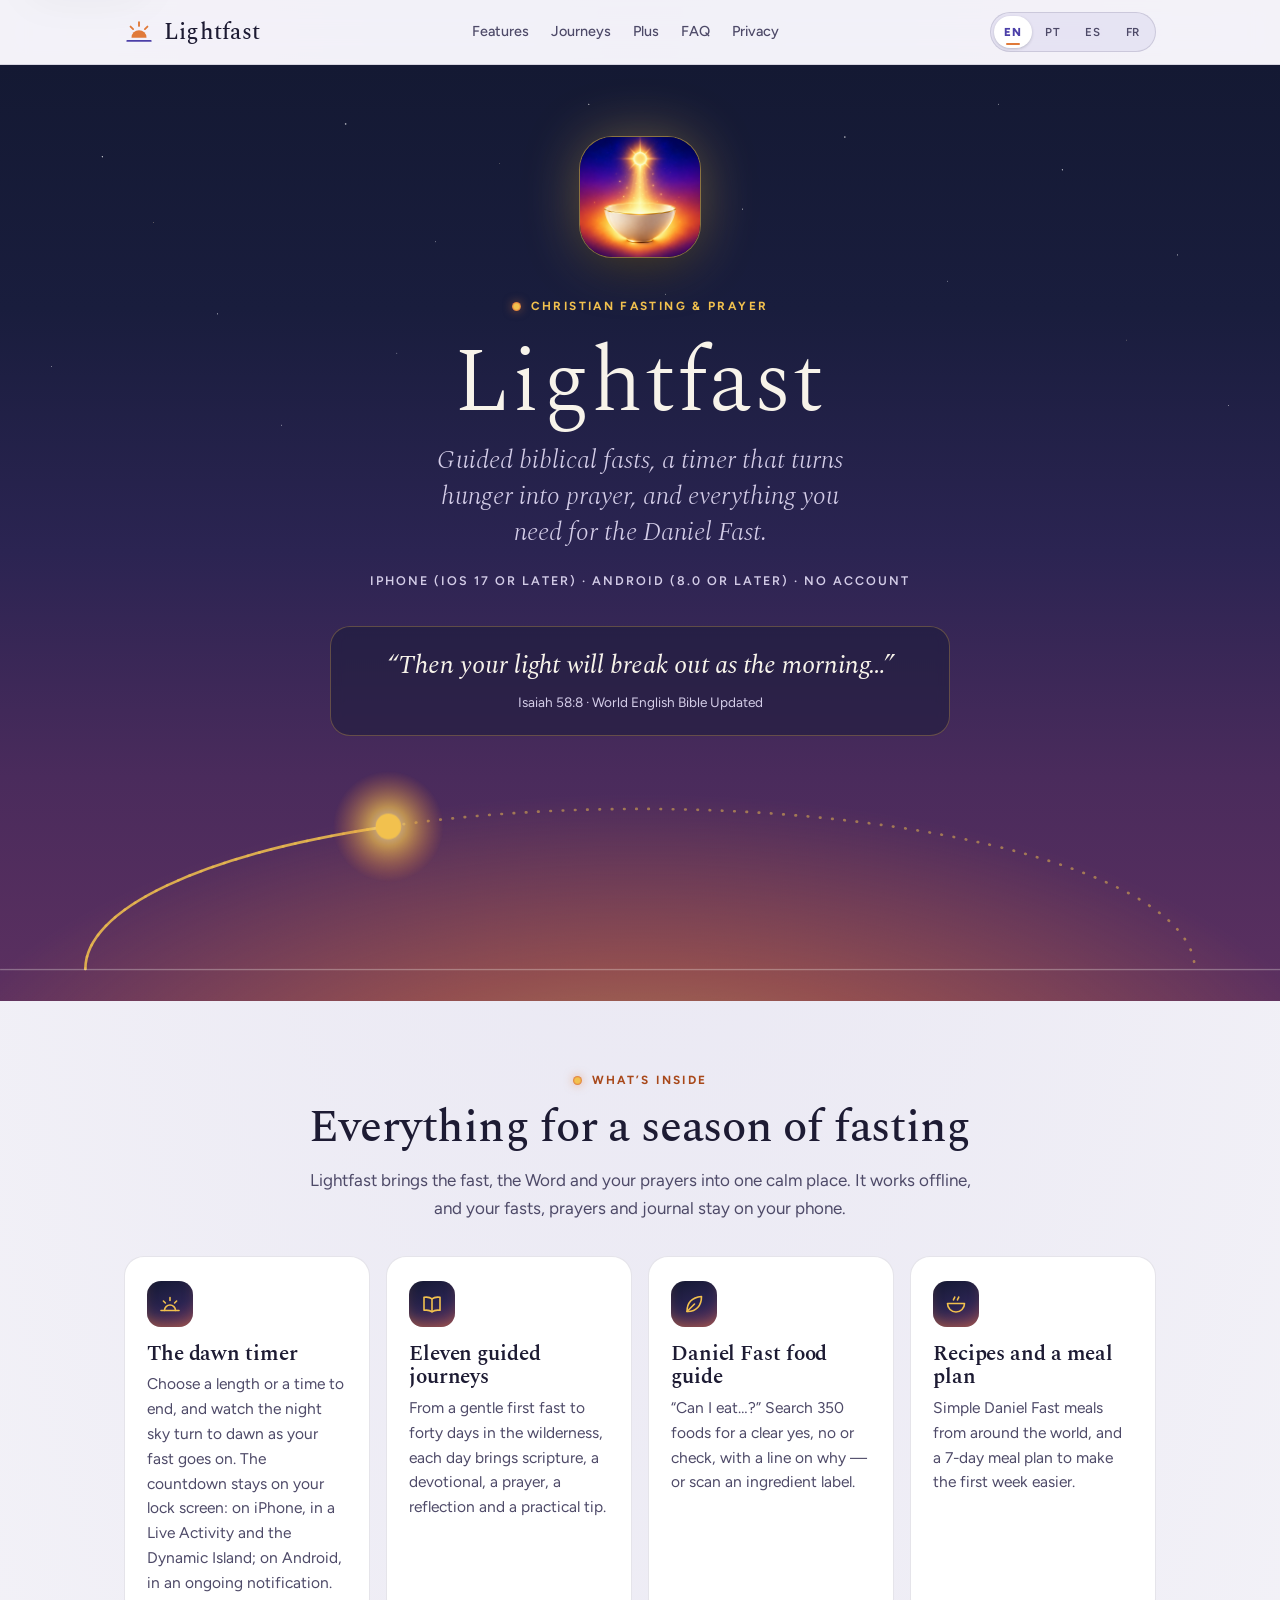
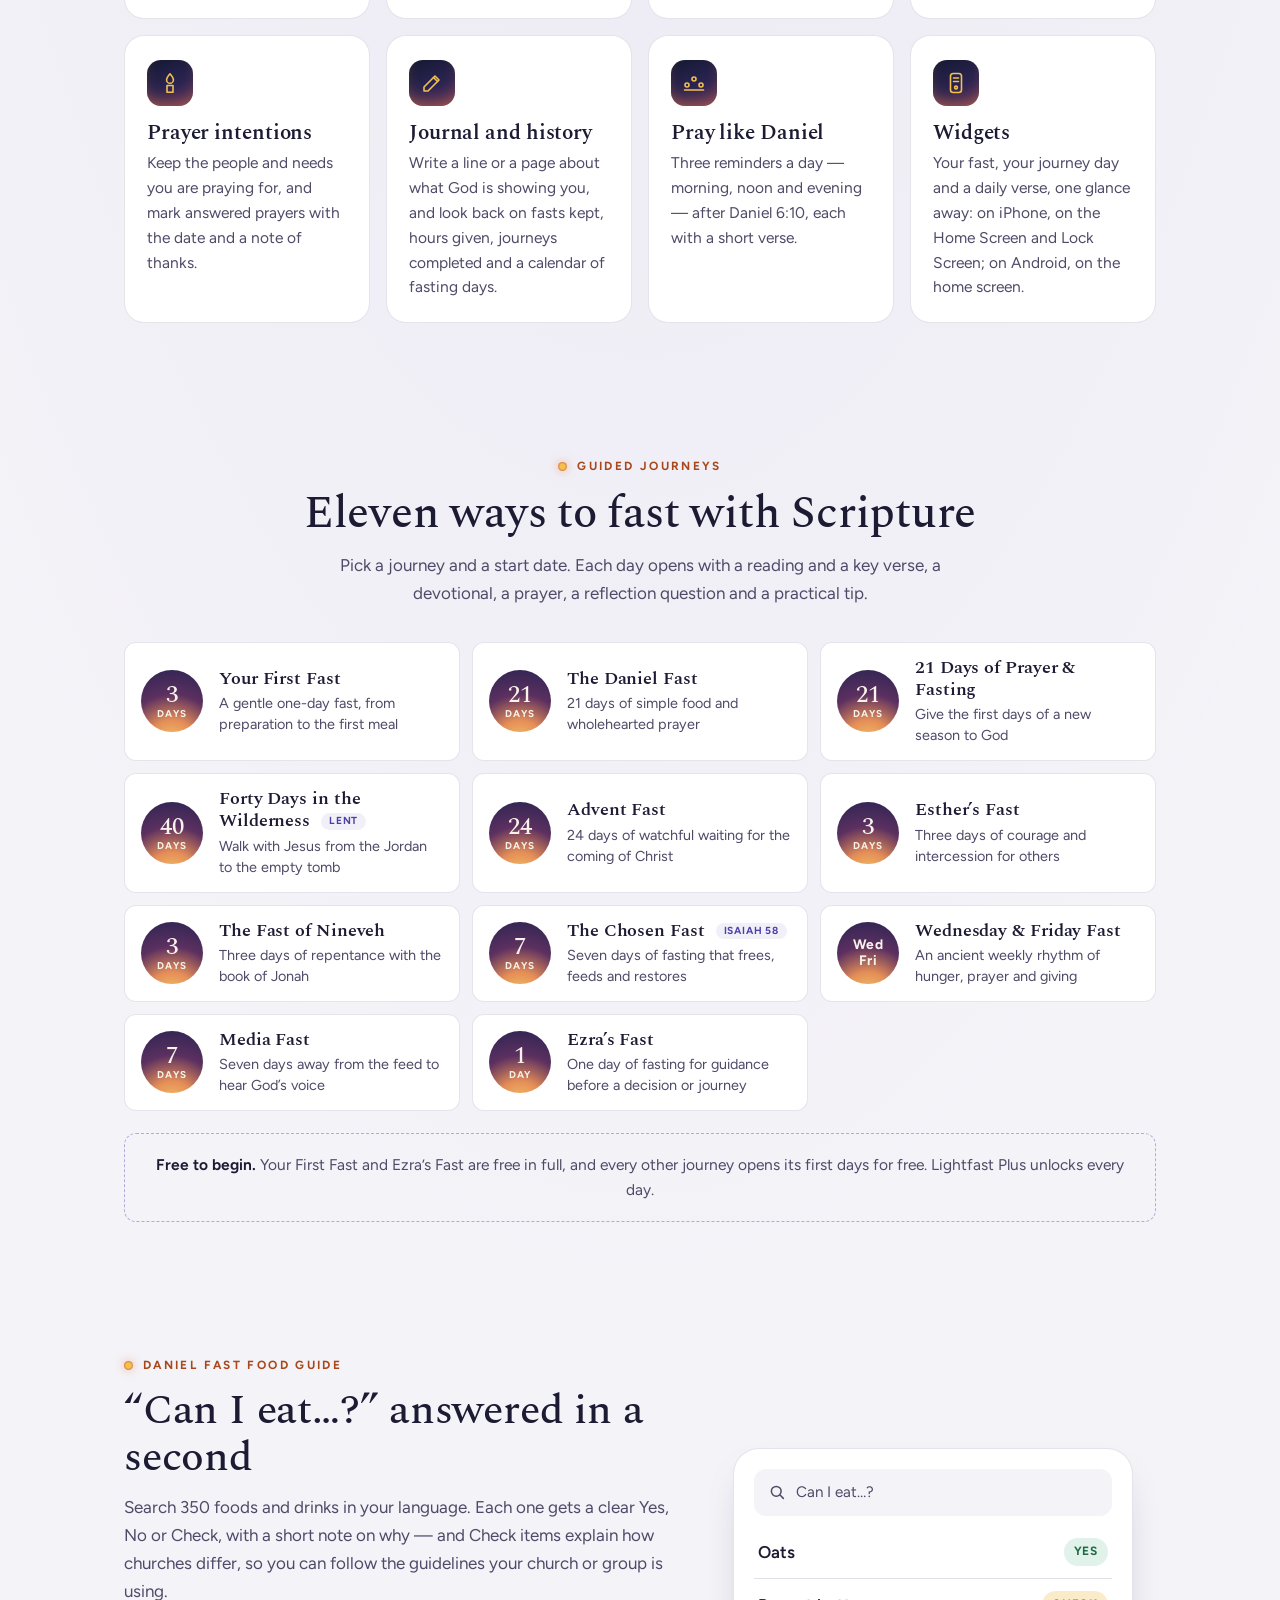
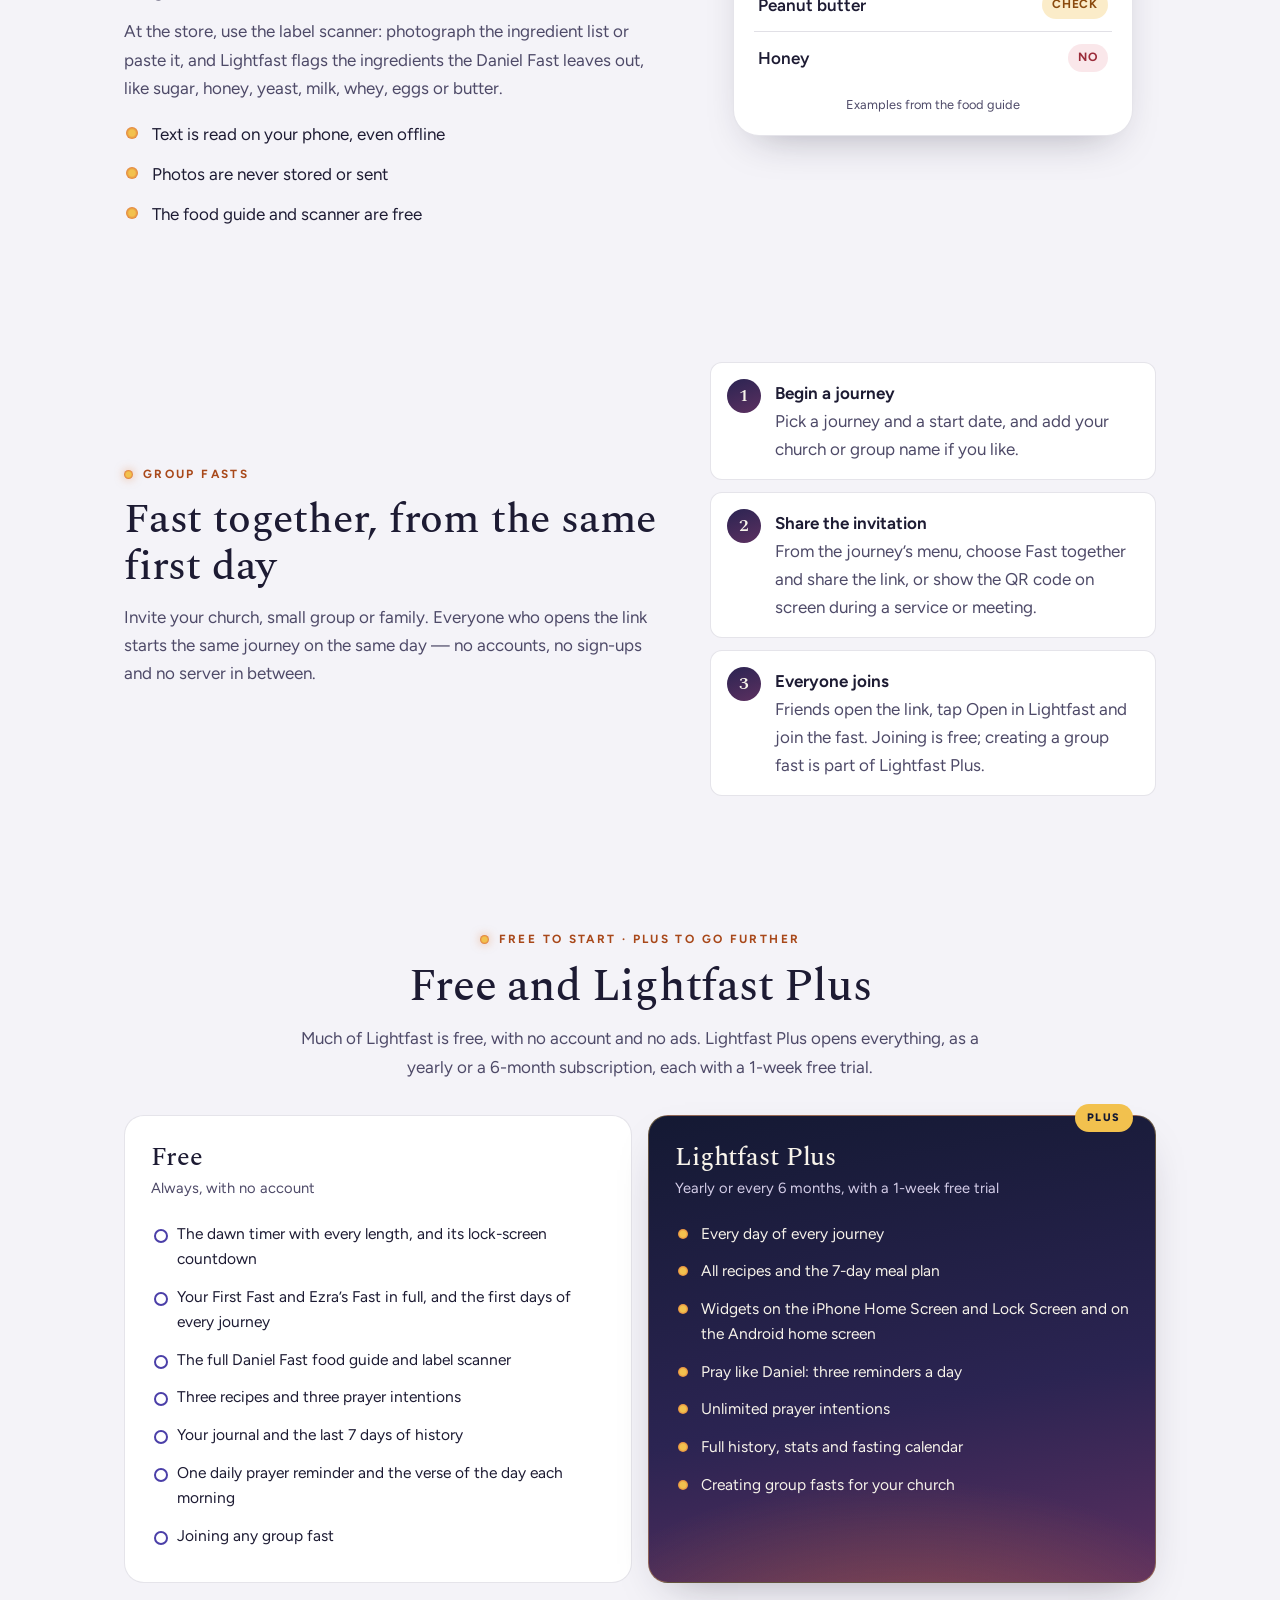
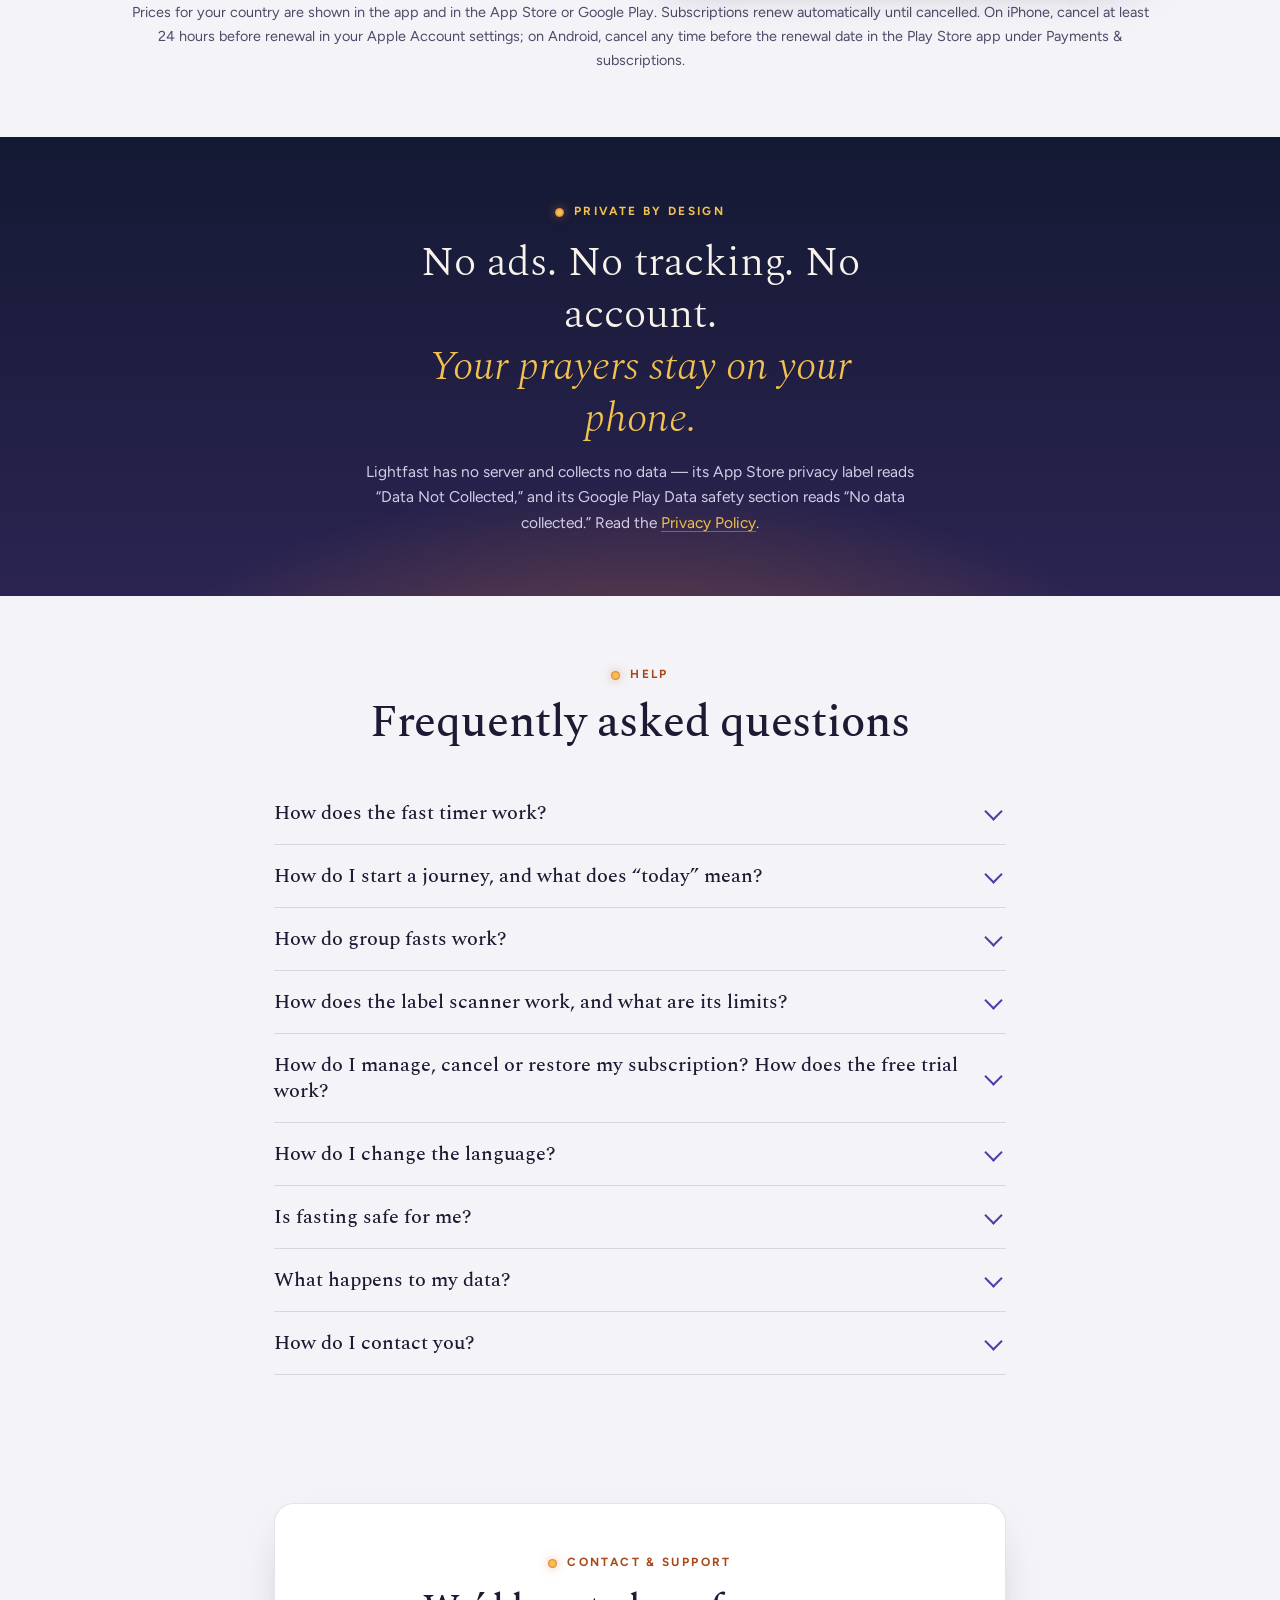
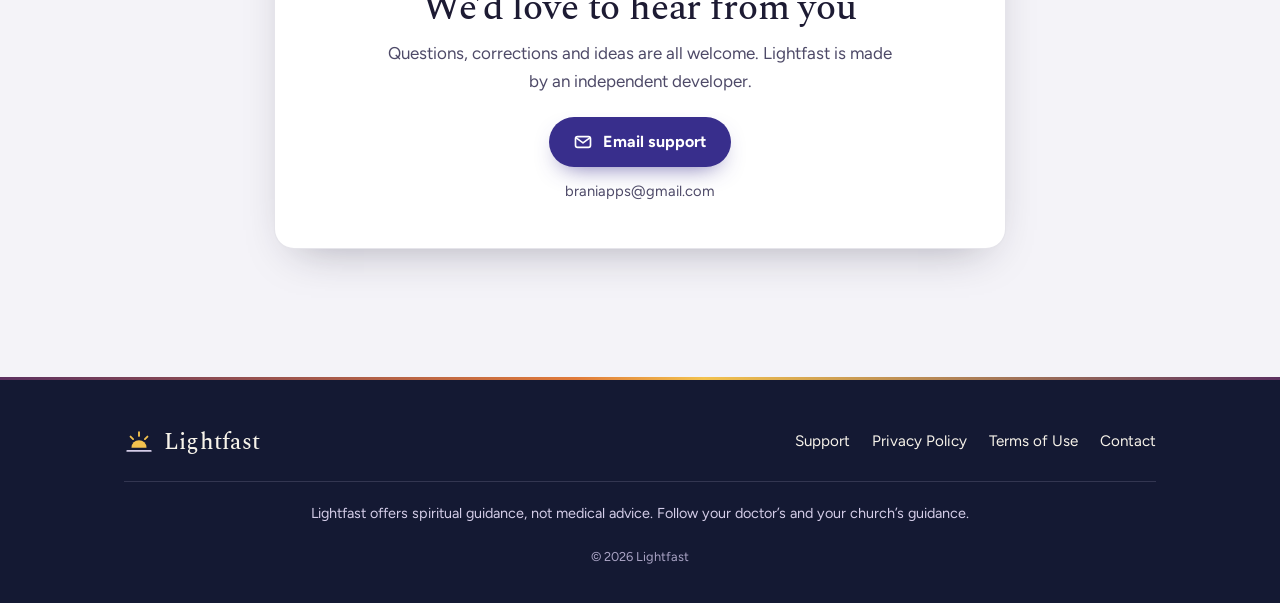
==== commit 6733e0dc: "Help and privacy: fasts up to 40 days, the verse-of-the-day reminder - Help: how long a fast can run" ====
--- a/index.html
+++ b/index.html
@@ -461,7 +461,7 @@
               <li>The full Daniel Fast food guide and label scanner</li>
               <li>Three recipes and three prayer intentions</li>
               <li>Your journal and the last 7 days of history</li>
-              <li>One daily prayer reminder</li>
+              <li>One daily prayer reminder and the verse of the day each morning</li>
               <li>Joining any group fast</li>
             </ul>
           </div>
@@ -498,7 +498,7 @@
               <li>O guia de alimentos do Jejum de Daniel completo e o leitor de rótulos</li>
               <li>Três receitas e três pedidos de oração</li>
               <li>O diário e os últimos 7 dias de histórico</li>
-              <li>Um lembrete de oração por dia</li>
+              <li>Um lembrete de oração por dia e o versículo do dia toda manhã</li>
               <li>Participar de qualquer jejum em grupo</li>
             </ul>
           </div>
@@ -535,7 +535,7 @@
               <li>La guía de alimentos del Ayuno de Daniel completa y el escáner de etiquetas</li>
               <li>Tres recetas y tres peticiones de oración</li>
               <li>Tu diario y los últimos 7 días de historial</li>
-              <li>Un recordatorio de oración al día</li>
+              <li>Un recordatorio de oración al día y el versículo del día cada mañana</li>
               <li>Unirte a cualquier ayuno en grupo</li>
             </ul>
           </div>
@@ -572,7 +572,7 @@
               <li>Le guide alimentaire complet du jeûne de Daniel et le scanner d’étiquettes</li>
               <li>Trois recettes et trois intentions de prière</li>
               <li>Ton journal et les 7&nbsp;derniers jours d’historique</li>
-              <li>Un rappel de prière par jour</li>
+              <li>Un rappel de prière par jour et le verset du jour chaque matin</li>
               <li>Rejoindre n’importe quel jeûne en groupe</li>
             </ul>
           </div>
@@ -632,11 +632,11 @@
           <details>
             <summary>How does the fast timer work?</summary>
             <div class="answer">
-              <p>On the <strong>Today</strong> tab, tap <strong>Begin a fast</strong>. Choose the kind of fast (water, Daniel, juice, one meal, sunrise to sunset, media or your own), then a length from 12 to 72 hours, a custom number of hours, or a time to end. You can add what you are fasting for. As the hours pass, the sun climbs and the sky turns from night to dawn.</p>
+              <p>On the <strong>Today</strong> tab, tap <strong>Begin a fast</strong>. Choose the kind of fast (water, Daniel, juice, one meal, sunrise to sunset, media or your own), then how long: 12 hours to 7 days, a custom number of hours or days, or a time to end (water, juice and custom fasts up to 72 hours, the others up to 40 days). You can add what you are fasting for. As the hours pass, the sun climbs and the sky turns from night to dawn.</p>
               <p>The timer counts from the moment you began, so it keeps going if you close the app or restart your phone. Optional notifications tell you when you are halfway, when one hour is left and when your fast is complete. When you end it, you can add a short reflection that is saved to your history.</p>
-              <p><strong>On iPhone:</strong> while a fast runs, a Live Activity shows its countdown on your Lock Screen and in the Dynamic Island on iPhones that have one. It updates by itself, with no internet connection. If it doesn’t appear, check Settings › Apps › Lightfast › Live Activities (on iOS 17: Settings › Lightfast › Live Activities).</p>
-              <p><strong>On Android:</strong> while a fast runs, an ongoing notification shows its countdown, also on your lock screen; on Android 16 it can appear as a Live Update in the status bar. It updates by itself, with no internet connection. If it doesn’t appear, check that Lightfast’s “Fast timer” notifications are on in Settings › Apps › Lightfast › Notifications (names can vary by phone maker).</p>
-              <p>Your intention appears there too, so leave it blank if you’d rather keep it private.</p>
+              <p><strong>On iPhone:</strong> while a fast runs, a Live Activity shows its countdown on your Lock Screen and in the Dynamic Island on iPhones that have one. It updates by itself, with no internet connection. If it doesn’t appear, check that Timer on Lock Screen is on in Lightfast’s Settings, and that Live Activities are on in your iPhone’s Settings › Apps › Lightfast (on iOS 17: Settings › Lightfast).</p>
+              <p><strong>On Android:</strong> while a fast runs, an ongoing notification shows its countdown, also on your lock screen; on Android 16 it can appear as a Live Update in the status bar. It updates by itself, with no internet connection. If it doesn’t appear, check that Timer notification is on in Lightfast’s Settings, and that Lightfast’s “Fast timer” notifications are on in your phone’s Settings › Apps › Lightfast › Notifications (names can vary by phone maker).</p>
+              <p>Your intention appears there too: leave it blank if you’d rather keep it private, or turn the timer off in Lightfast’s Settings.</p>
             </div>
           </details>
           <details>
@@ -697,7 +697,7 @@
                 <li>have a heart or kidney condition</li>
                 <li>take medication that must be taken with food</li>
               </ul>
-              <p>If you tell the app’s health check that any of these apply, Lightfast suggests a media fast that keeps your usual meals and water, and does not offer water, juice or custom fasts longer than 24 hours. No one is offered a fast longer than 72 hours. You can change your answers anytime in <strong>Settings › Health check</strong>, and <strong>Settings › Fasting and your health</strong> explains more, with sources.</p>
+              <p>If you tell the app’s health check that any of these apply, Lightfast suggests a media fast that keeps your usual meals and water, does not offer water, juice or custom fasts longer than 24 hours, and keeps other food fasts within 72 hours. For everyone, water, juice and custom fasts stop at 72 hours, and no fast goes beyond 40 days. You can change your answers anytime in <strong>Settings › Health check</strong>, and <strong>Settings › Fasting and your health</strong> explains more, with sources.</p>
               <p>Drink water, break a fast gently, and stop and seek help if you feel faint, confused or unwell. A fast of the heart — from media, with prayer and service, and with your usual meals and water — honors God too.</p>
             </div>
           </details>
@@ -729,11 +729,11 @@
           <details>
             <summary>Como funciona o cronômetro de jejum?</summary>
             <div class="answer">
-              <p>Na aba <strong>Hoje</strong>, toque em <strong>Começar um jejum</strong>. Escolha o tipo de jejum (água, Daniel, sucos, uma refeição, do nascer ao pôr do sol, mídias ou o seu próprio) e depois uma duração de 12 a 72 horas, um número de horas personalizado ou um horário para terminar. Você pode escrever o motivo do seu jejum. Conforme as horas passam, o sol sobe e o céu passa da noite à aurora.</p>
+              <p>Na aba <strong>Hoje</strong>, toque em <strong>Começar um jejum</strong>. Escolha o tipo de jejum (água, Daniel, sucos, uma refeição, do nascer ao pôr do sol, mídias ou o seu próprio) e depois a duração: de 12 horas a 7 dias, um número personalizado de horas ou de dias, ou um horário para terminar (jejuns de água, de sucos e personalizados até 72 horas; os demais até 40 dias). Você pode escrever o motivo do seu jejum. Conforme as horas passam, o sol sobe e o céu passa da noite à aurora.</p>
               <p>O cronômetro conta a partir do momento em que você começou, então continua mesmo se você fechar o app ou reiniciar o celular. Notificações opcionais avisam quando você chega à metade, quando falta uma hora e quando o jejum termina. Ao encerrar, você pode adicionar uma breve reflexão, que fica salva no seu histórico.</p>
-              <p><strong>No iPhone:</strong> enquanto o jejum está em andamento, uma Atividade ao Vivo mostra a contagem regressiva na Tela Bloqueada e na Dynamic Island, nos iPhones que a têm. Ela se atualiza sozinha, sem internet. Se não aparecer, verifique Ajustes › Apps › Lightfast › Atividades ao Vivo (no iOS 17: Ajustes › Lightfast › Atividades ao Vivo).</p>
-              <p><strong>No Android:</strong> enquanto o jejum está em andamento, uma notificação contínua mostra a contagem regressiva, inclusive na tela de bloqueio; no Android 16, ela pode aparecer como atualização em tempo real na barra de status. Ela se atualiza sozinha, sem internet. Se não aparecer, verifique se as notificações “Cronômetro do jejum” do Lightfast estão ativadas em Configurações › Apps › Lightfast › Notificações (os nomes podem variar conforme o fabricante).</p>
-              <p>O motivo do jejum também aparece ali; deixe-o em branco se preferir mantê-lo só para você.</p>
+              <p><strong>No iPhone:</strong> enquanto o jejum está em andamento, uma Atividade ao Vivo mostra a contagem regressiva na Tela Bloqueada e na Dynamic Island, nos iPhones que a têm. Ela se atualiza sozinha, sem internet. Se não aparecer, verifique se Cronômetro na Tela Bloqueada está ativado nos Ajustes do Lightfast e se as Atividades ao Vivo estão ativadas nos Ajustes do iPhone › Apps › Lightfast (no iOS 17: Ajustes › Lightfast).</p>
+              <p><strong>No Android:</strong> enquanto o jejum está em andamento, uma notificação contínua mostra a contagem regressiva, inclusive na tela de bloqueio; no Android 16, ela pode aparecer como atualização em tempo real na barra de status. Ela se atualiza sozinha, sem internet. Se não aparecer, verifique se Notificação do cronômetro está ativada nos Ajustes do Lightfast e se as notificações “Cronômetro do jejum” estão ativadas em Configurações › Apps › Lightfast › Notificações do celular (os nomes podem variar conforme o fabricante).</p>
+              <p>O motivo do jejum também aparece ali; deixe-o em branco se preferir mantê-lo só para você, ou desative o cronômetro nos Ajustes do Lightfast.</p>
             </div>
           </details>
           <details>
@@ -794,7 +794,7 @@
                 <li>tem uma doença cardíaca ou renal</li>
                 <li>toma remédios que precisam ser tomados com comida</li>
               </ul>
-              <p>Se você indicar no check-up de saúde do app que algum desses casos se aplica, o Lightfast sugere um jejum das mídias, mantendo suas refeições e água habituais, e não oferece jejuns só de água, de sucos ou personalizados de mais de 24 horas. Ninguém recebe a opção de um jejum de mais de 72 horas. Você pode mudar suas respostas quando quiser em <strong>Ajustes › Check-up de saúde</strong>, e <strong>Ajustes › O jejum e sua saúde</strong> explica mais, com fontes.</p>
+              <p>Se você indicar no check-up de saúde do app que algum desses casos se aplica, o Lightfast sugere um jejum das mídias, mantendo suas refeições e água habituais, não oferece jejuns só de água, de sucos ou personalizados de mais de 24 horas e limita os demais jejuns de alimentos a 72 horas. Para todos, os jejuns de água, de sucos e personalizados param em 72 horas, e nenhum jejum passa de 40 dias. Você pode mudar suas respostas quando quiser em <strong>Ajustes › Check-up de saúde</strong>, e <strong>Ajustes › O jejum e sua saúde</strong> explica mais, com fontes.</p>
               <p>Beba água, quebre o jejum com cuidado e, se tiver sensação de desmaio, confusão mental ou mal-estar, pare e procure ajuda. Um jejum do coração — das mídias, com oração e serviço, mantendo suas refeições e água — também honra a Deus.</p>
             </div>
           </details>
@@ -826,11 +826,11 @@
           <details>
             <summary>¿Cómo funciona el temporizador de ayuno?</summary>
             <div class="answer">
-              <p>En la pestaña <strong>Hoy</strong>, toca <strong>Comenzar un ayuno</strong>. Elige el tipo de ayuno (agua, Daniel, jugos, una comida, del amanecer al atardecer, digital o el tuyo propio) y luego una duración de 12 a 72 horas, un número de horas personalizado o una hora para terminar. Puedes escribir por qué ayunas. Con el paso de las horas, el sol sube y el cielo pasa de la noche al alba.</p>
+              <p>En la pestaña <strong>Hoy</strong>, toca <strong>Comenzar un ayuno</strong>. Elige el tipo de ayuno (agua, Daniel, jugos, una comida, del amanecer al atardecer, digital o el tuyo propio) y luego la duración: de 12 horas a 7 días, un número personalizado de horas o de días, o una hora para terminar (los ayunos de agua, de jugos y personalizados, hasta 72 horas; los demás, hasta 40 días). Puedes escribir por qué ayunas. Con el paso de las horas, el sol sube y el cielo pasa de la noche al alba.</p>
               <p>El temporizador cuenta desde el momento en que empezaste, así que sigue aunque cierres la app o reinicies el teléfono. Si activas las notificaciones, te avisan a la mitad del ayuno, cuando falta una hora y cuando termina. Al terminarlo, puedes agregar una breve reflexión que se guarda en tu historial.</p>
-              <p><strong>En iPhone:</strong> mientras un ayuno está en curso, una Actividad en vivo muestra la cuenta regresiva en la pantalla bloqueada y en la Dynamic Island de los iPhone que la tienen. Se actualiza sola, sin conexión a internet. Si no aparece, revisa Configuración › Apps › Lightfast › Actividades en vivo (en iOS 17: Configuración › Lightfast › Actividades en vivo).</p>
-              <p><strong>En Android:</strong> mientras un ayuno está en curso, una notificación continua muestra la cuenta regresiva, también en la pantalla de bloqueo; en Android 16 puede aparecer como actualización en vivo en la barra de estado. Se actualiza sola, sin conexión a internet. Si no aparece, revisa que las notificaciones «Cronómetro del ayuno» de Lightfast estén activadas en Configuración › Apps › Lightfast › Notificaciones (los nombres pueden variar según el fabricante).</p>
-              <p>El motivo de tu ayuno también se muestra ahí; déjalo en blanco si prefieres mantenerlo en privado.</p>
+              <p><strong>En iPhone:</strong> mientras un ayuno está en curso, una Actividad en vivo muestra la cuenta regresiva en la pantalla bloqueada y en la Dynamic Island de los iPhone que la tienen. Se actualiza sola, sin conexión a internet. Si no aparece, revisa que Temporizador en la pantalla bloqueada esté activado en los Ajustes de Lightfast y que las Actividades en vivo estén activadas en Configuración › Apps › Lightfast del iPhone (en iOS 17: Configuración › Lightfast).</p>
+              <p><strong>En Android:</strong> mientras un ayuno está en curso, una notificación continua muestra la cuenta regresiva, también en la pantalla de bloqueo; en Android 16 puede aparecer como actualización en vivo en la barra de estado. Se actualiza sola, sin conexión a internet. Si no aparece, revisa que Notificación del temporizador esté activada en los Ajustes de Lightfast y que las notificaciones «Temporizador del ayuno» estén activadas en Configuración › Apps › Lightfast › Notificaciones del teléfono (los nombres pueden variar según el fabricante).</p>
+              <p>El motivo de tu ayuno también se muestra ahí; déjalo en blanco si prefieres mantenerlo en privado, o desactiva el temporizador en los Ajustes de Lightfast.</p>
             </div>
           </details>
           <details>
@@ -891,7 +891,7 @@
                 <li>tienes una afección cardíaca o renal</li>
                 <li>tomas medicamentos que deben tomarse con comida</li>
               </ul>
-              <p>Si indicas en el chequeo de salud de la app que alguno de estos casos se aplica, Lightfast te sugiere un ayuno digital, con tus comidas y agua habituales, y no ofrece ayunos solo con agua, de jugos ni personalizados de más de 24 horas. A nadie se le ofrece un ayuno de más de 72 horas. Puedes cambiar tus respuestas cuando quieras en <strong>Ajustes › Chequeo de salud</strong>, y <strong>Ajustes › El ayuno y tu salud</strong> explica más, con fuentes.</p>
+              <p>Si indicas en el chequeo de salud de la app que alguno de estos casos se aplica, Lightfast te sugiere un ayuno digital, con tus comidas y agua habituales, no ofrece ayunos solo con agua, de jugos ni personalizados de más de 24 horas y limita los demás ayunos de alimentos a 72 horas. Para todos, los ayunos de agua, de jugos y personalizados no pasan de 72 horas, y ningún ayuno pasa de 40 días. Puedes cambiar tus respuestas cuando quieras en <strong>Ajustes › Chequeo de salud</strong>, y <strong>Ajustes › El ayuno y tu salud</strong> explica más, con fuentes.</p>
               <p>Toma agua, rompe el ayuno con suavidad, y detente y busca ayuda si sientes mareo, confusión o malestar. Un ayuno del corazón —de las redes, con oración y servicio, sin cambiar tus comidas ni el agua— también honra a Dios.</p>
             </div>
           </details>
@@ -923,11 +923,11 @@
           <details>
             <summary>Comment fonctionne le minuteur de jeûne&nbsp;?</summary>
             <div class="answer">
-              <p>Dans l’onglet <strong>Aujourd’hui</strong>, touche <strong>Commencer un jeûne</strong>. Choisis le type de jeûne (eau, Daniel, jus, un seul repas, du lever au coucher du soleil, écrans ou le tien), puis une durée de 12 à 72&nbsp;heures, un nombre d’heures personnalisé ou une heure de fin. Tu peux noter l’intention de ton jeûne. À mesure que les heures passent, le soleil monte et le ciel passe de la nuit à l’aube.</p>
+              <p>Dans l’onglet <strong>Aujourd’hui</strong>, touche <strong>Commencer un jeûne</strong>. Choisis le type de jeûne (eau, Daniel, jus, un seul repas, du lever au coucher du soleil, écrans ou le tien), puis la durée&nbsp;: de 12&nbsp;heures à 7&nbsp;jours, un nombre d’heures ou de jours personnalisé, ou une heure de fin (jeûnes à l’eau, aux jus et personnalisés jusqu’à 72&nbsp;heures, les autres jusqu’à 40&nbsp;jours). Tu peux noter l’intention de ton jeûne. À mesure que les heures passent, le soleil monte et le ciel passe de la nuit à l’aube.</p>
               <p>Le minuteur compte à partir du moment où tu as commencé&nbsp;: il continue même si tu fermes l’app ou redémarres ton téléphone. Des notifications facultatives te préviennent à mi-parcours, quand il reste une heure et quand ton jeûne est terminé. Quand tu y mets fin, tu peux ajouter une courte réflexion, enregistrée dans ton historique.</p>
-              <p><strong>Sur iPhone&nbsp;:</strong> pendant un jeûne, une activité en direct affiche le compte à rebours sur l’écran verrouillé et dans la Dynamic Island des iPhone qui en ont une. Elle se met à jour toute seule, sans connexion. Si elle n’apparaît pas, vérifie Réglages › Apps › Lightfast › Activités en direct (sur iOS 17&nbsp;: Réglages › Lightfast › Activités en direct).</p>
-              <p><strong>Sur Android&nbsp;:</strong> pendant un jeûne, une notification permanente affiche le compte à rebours, y compris sur l’écran verrouillé&nbsp;; sur Android 16, elle peut apparaître sous forme de mise à jour en direct dans la barre d’état. Elle se met à jour toute seule, sans connexion. Si elle n’apparaît pas, vérifie que les notifications «&nbsp;Minuteur du jeûne&nbsp;» de Lightfast sont activées dans Paramètres › Applis › Lightfast › Notifications (les noms peuvent varier selon le fabricant).</p>
-              <p>Ton intention s’y affiche aussi&nbsp;; laisse-la vide si tu préfères la garder pour toi.</p>
+              <p><strong>Sur iPhone&nbsp;:</strong> pendant un jeûne, une activité en direct affiche le compte à rebours sur l’écran verrouillé et dans la Dynamic Island des iPhone qui en ont une. Elle se met à jour toute seule, sans connexion. Si elle n’apparaît pas, vérifie que Minuteur sur l’écran verrouillé est activé dans les Réglages de Lightfast et que les Activités en direct sont activées dans les Réglages de l’iPhone › Apps › Lightfast (sur iOS 17&nbsp;: Réglages › Lightfast).</p>
+              <p><strong>Sur Android&nbsp;:</strong> pendant un jeûne, une notification permanente affiche le compte à rebours, y compris sur l’écran verrouillé&nbsp;; sur Android 16, elle peut apparaître sous forme de mise à jour en direct dans la barre d’état. Elle se met à jour toute seule, sans connexion. Si elle n’apparaît pas, vérifie que Notification du minuteur est activée dans les Réglages de Lightfast et que les notifications «&nbsp;Minuteur du jeûne&nbsp;» sont activées dans Paramètres › Applis › Lightfast › Notifications du téléphone (les noms peuvent varier selon le fabricant).</p>
+              <p>Ton intention s’y affiche aussi&nbsp;; laisse-la vide si tu préfères la garder pour toi, ou désactive le minuteur dans les Réglages de Lightfast.</p>
             </div>
           </details>
           <details>
@@ -988,7 +988,7 @@
                 <li>as une maladie cardiaque ou rénale</li>
                 <li>prends un médicament qui doit être pris avec de la nourriture</li>
               </ul>
-              <p>Si tu indiques dans le questionnaire santé que l’une de ces situations te concerne, Lightfast te propose un jeûne des écrans, sans changer tes repas ni ton eau, et ne propose pas de jeûne à l’eau, aux jus ou personnalisé de plus de 24&nbsp;heures. Aucun jeûne de plus de 72&nbsp;heures n’est proposé à personne. Tu peux modifier tes réponses à tout moment dans <strong>Réglages › Questionnaire santé</strong>, et <strong>Réglages › Le jeûne et ta santé</strong> en dit plus, avec des sources.</p>
+              <p>Si tu indiques dans le questionnaire santé que l’une de ces situations te concerne, Lightfast te propose un jeûne des écrans, sans changer tes repas ni ton eau, ne propose pas de jeûne à l’eau, aux jus ou personnalisé de plus de 24&nbsp;heures, et limite les autres jeûnes alimentaires à 72&nbsp;heures. Pour tout le monde, les jeûnes à l’eau, aux jus et personnalisés s’arrêtent à 72&nbsp;heures, et aucun jeûne ne dépasse 40&nbsp;jours. Tu peux modifier tes réponses à tout moment dans <strong>Réglages › Questionnaire santé</strong>, et <strong>Réglages › Le jeûne et ta santé</strong> en dit plus, avec des sources.</p>
               <p>Bois de l’eau, romps le jeûne en douceur et, en cas de faiblesse, de confusion ou de malaise, arrête-toi et demande de l’aide. Un jeûne du cœur — des écrans, avec la prière et le service, sans changer tes repas ni ton eau — honore Dieu lui aussi.</p>
             </div>
           </details>
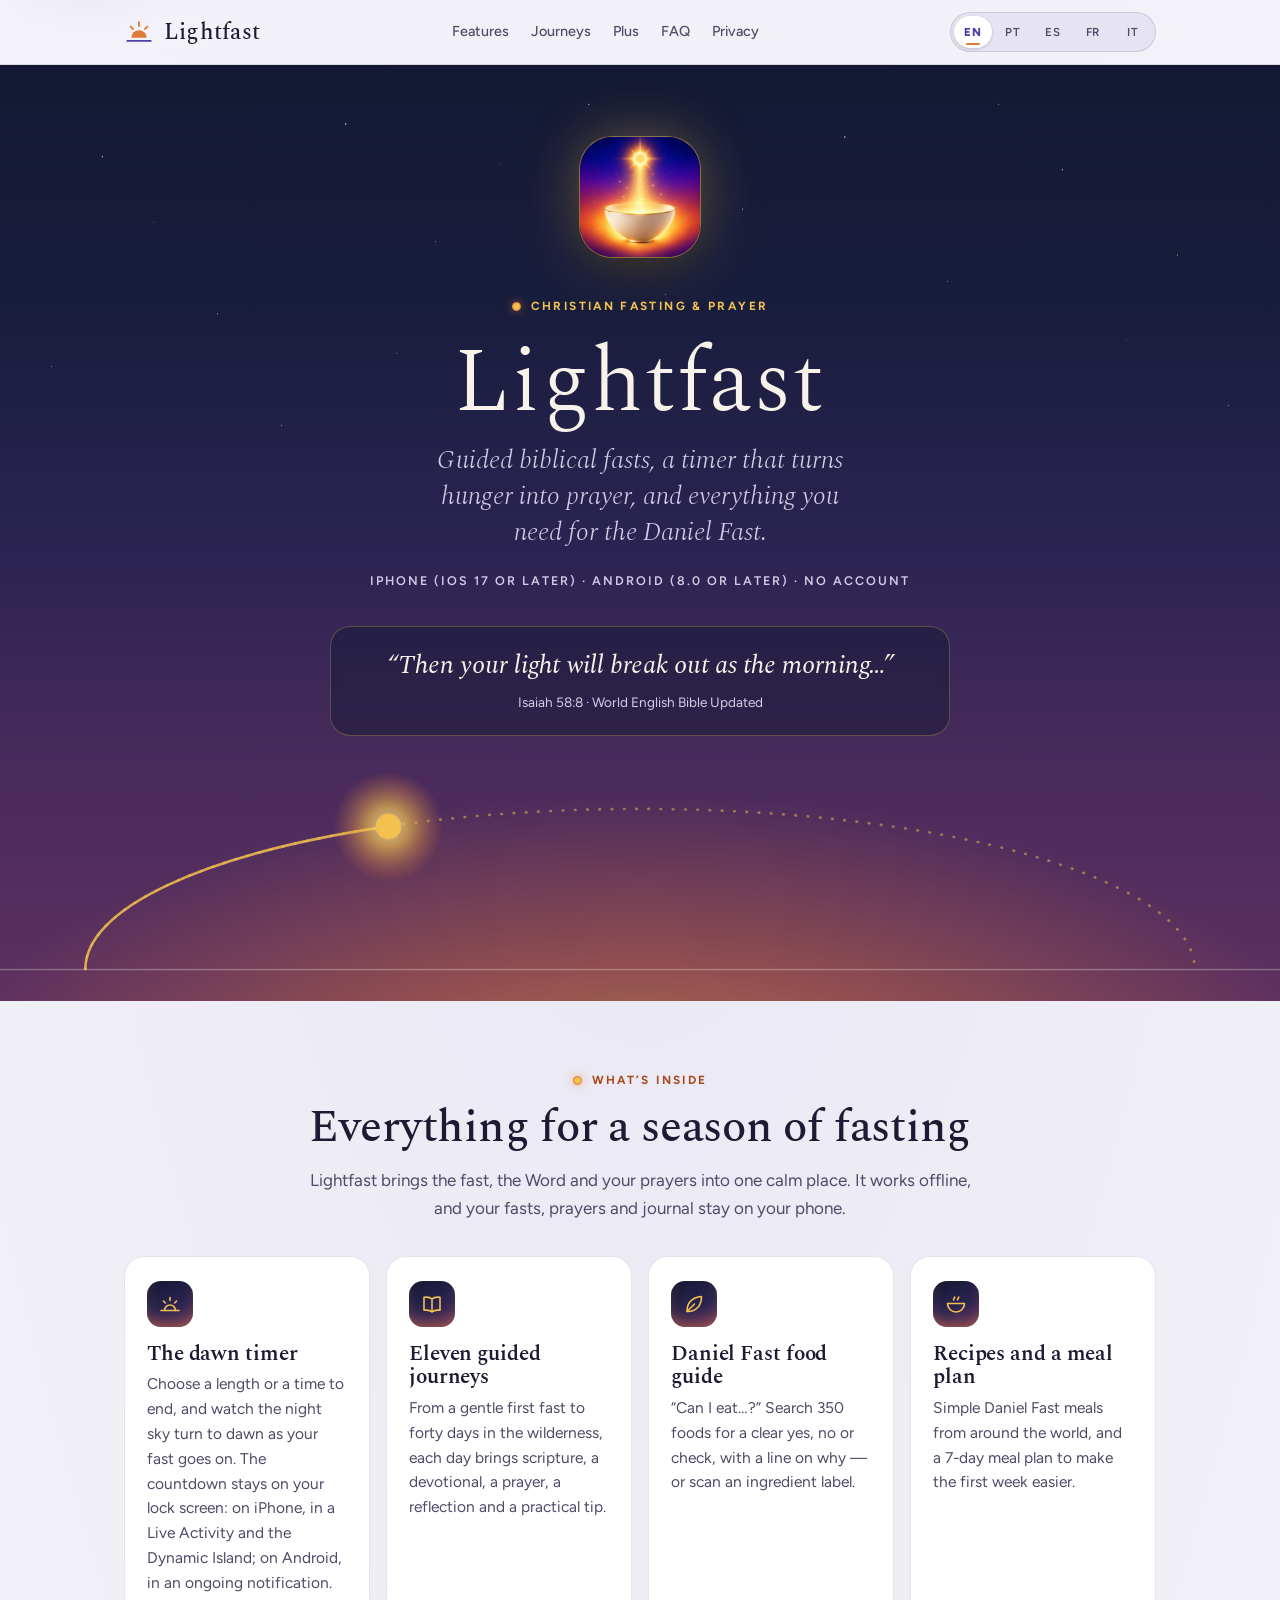
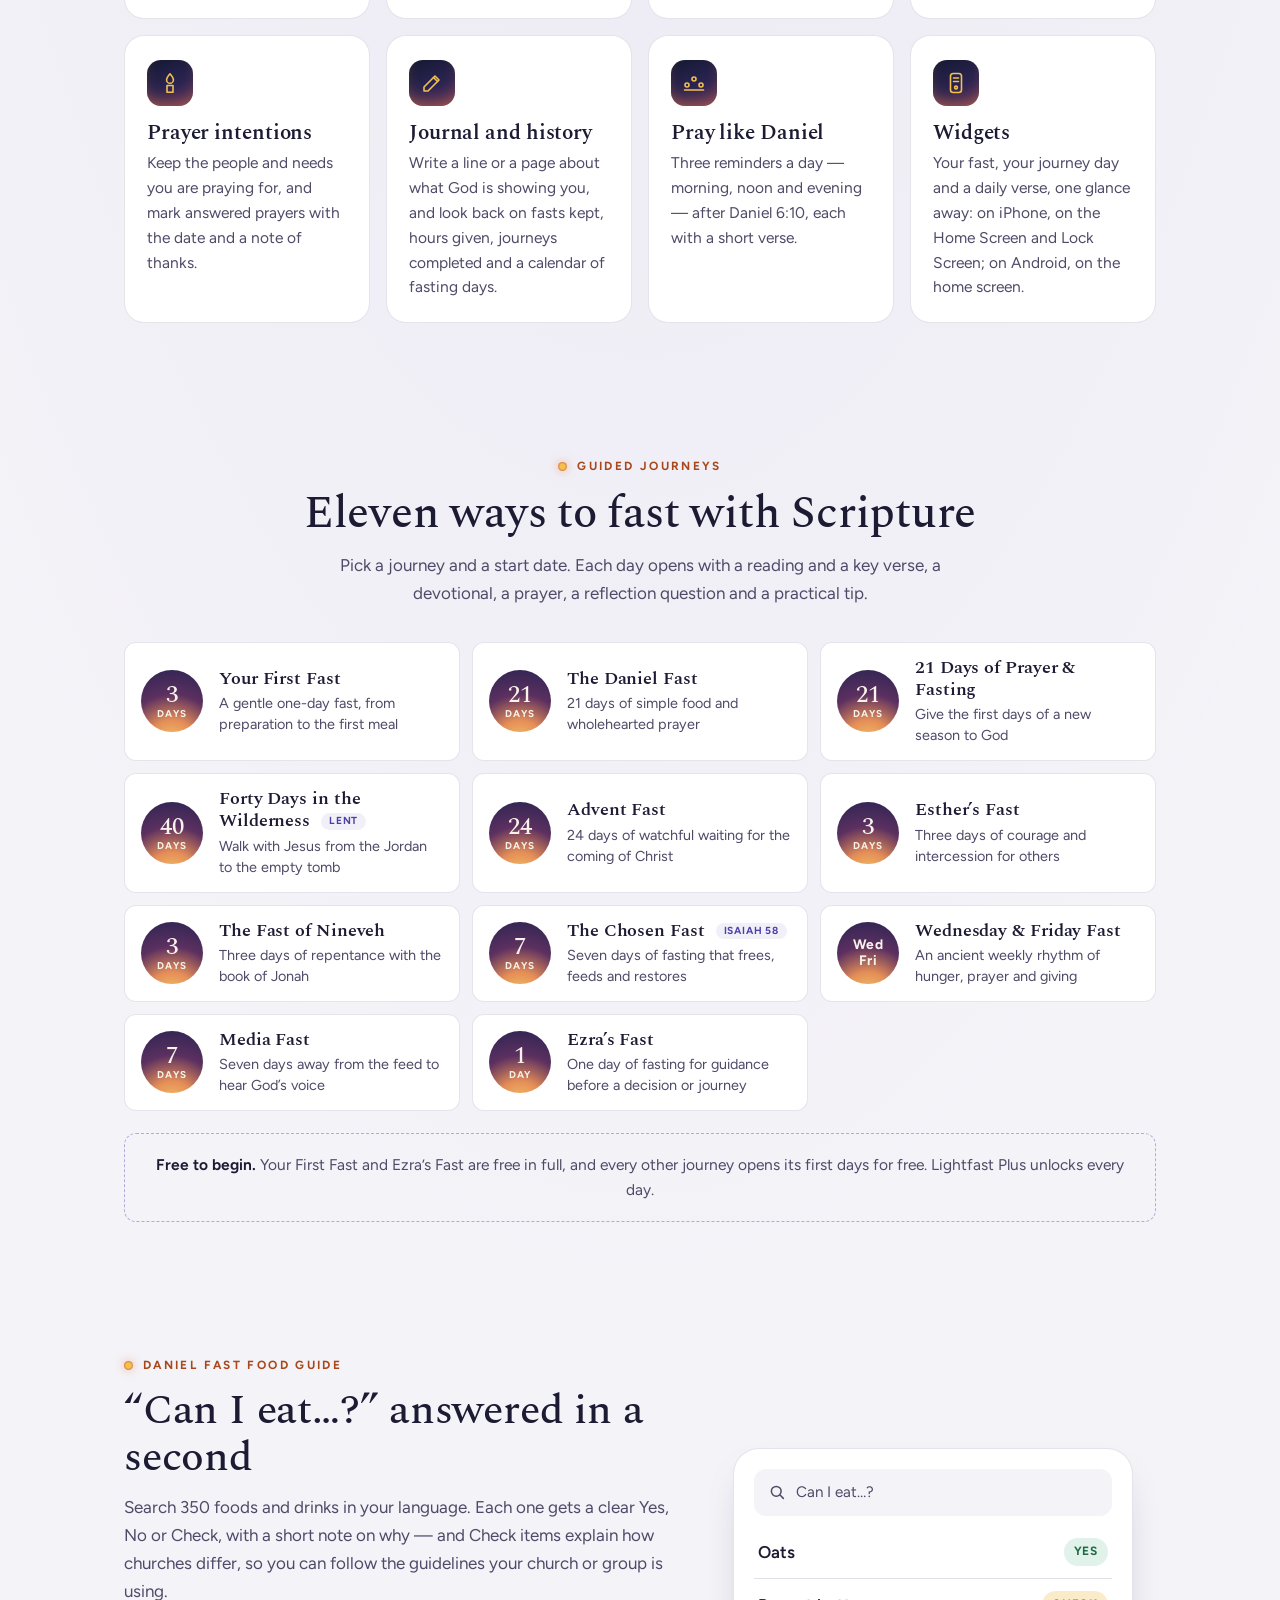
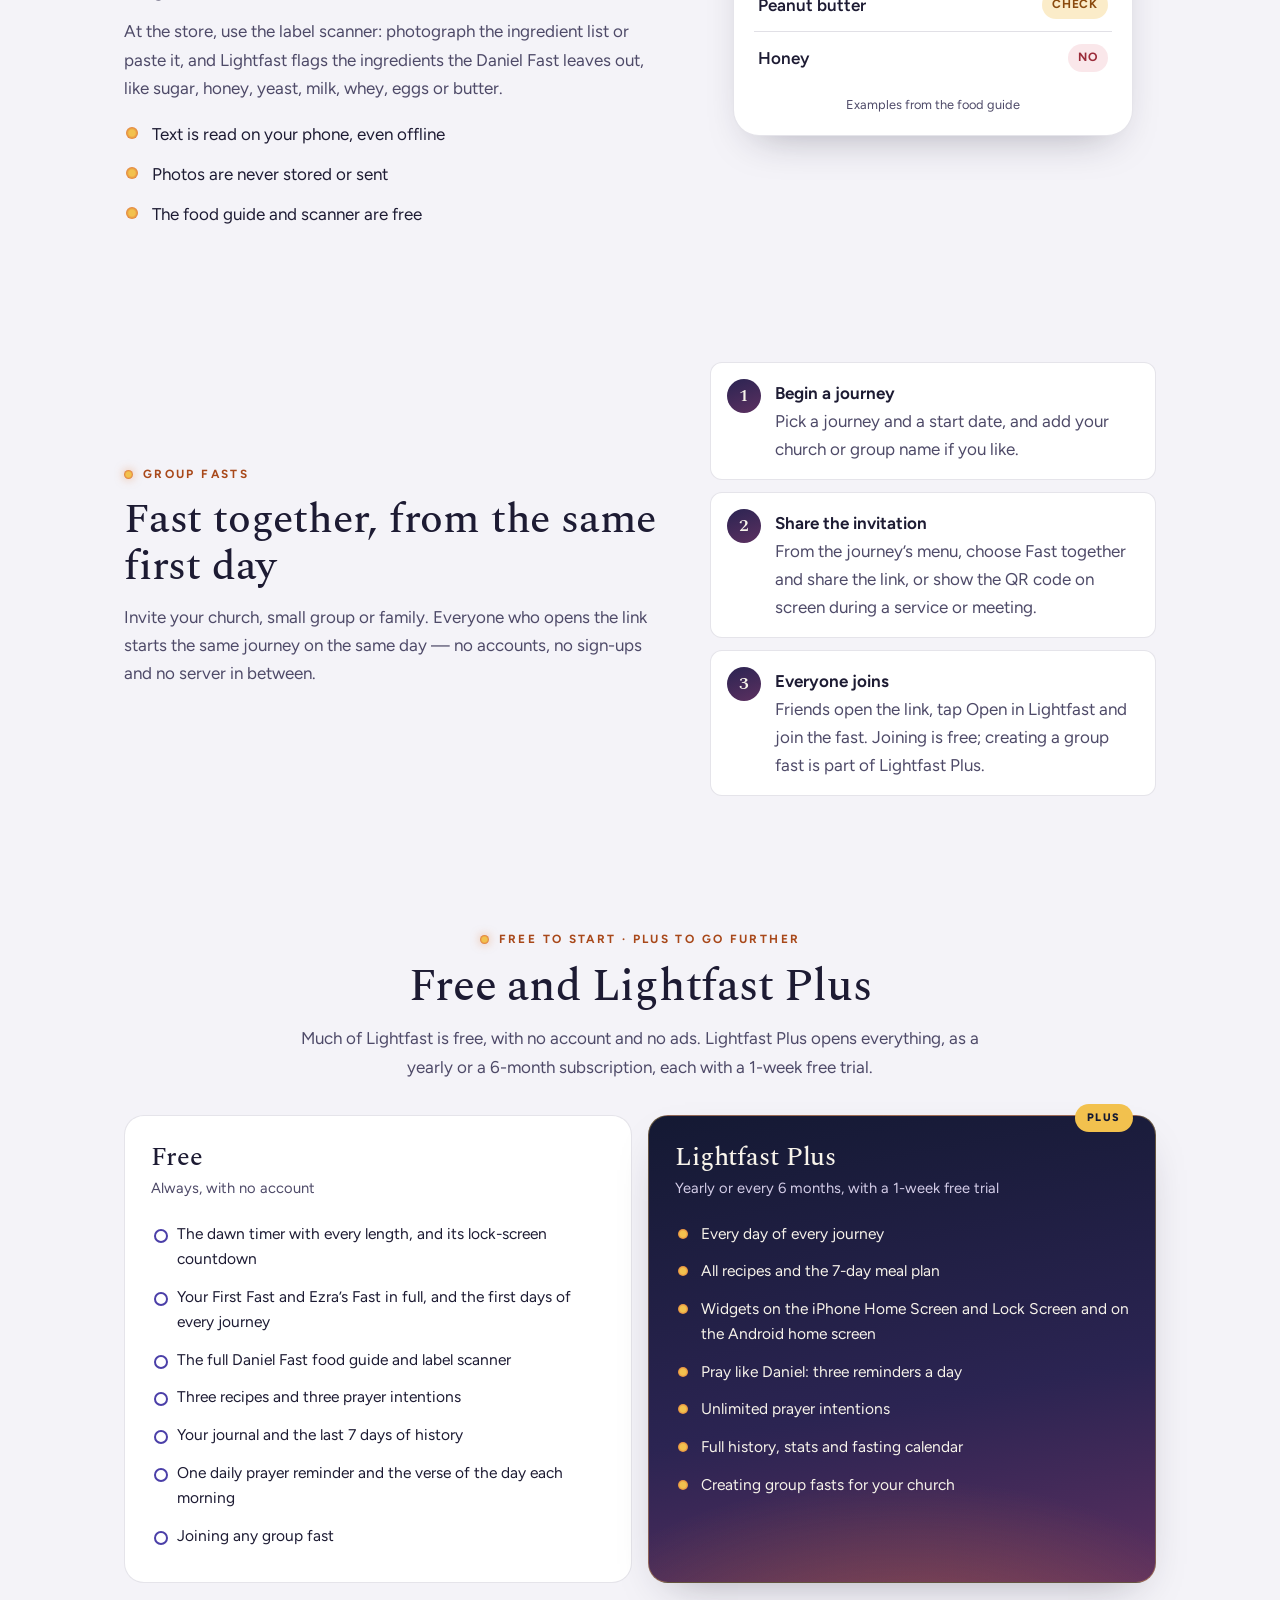
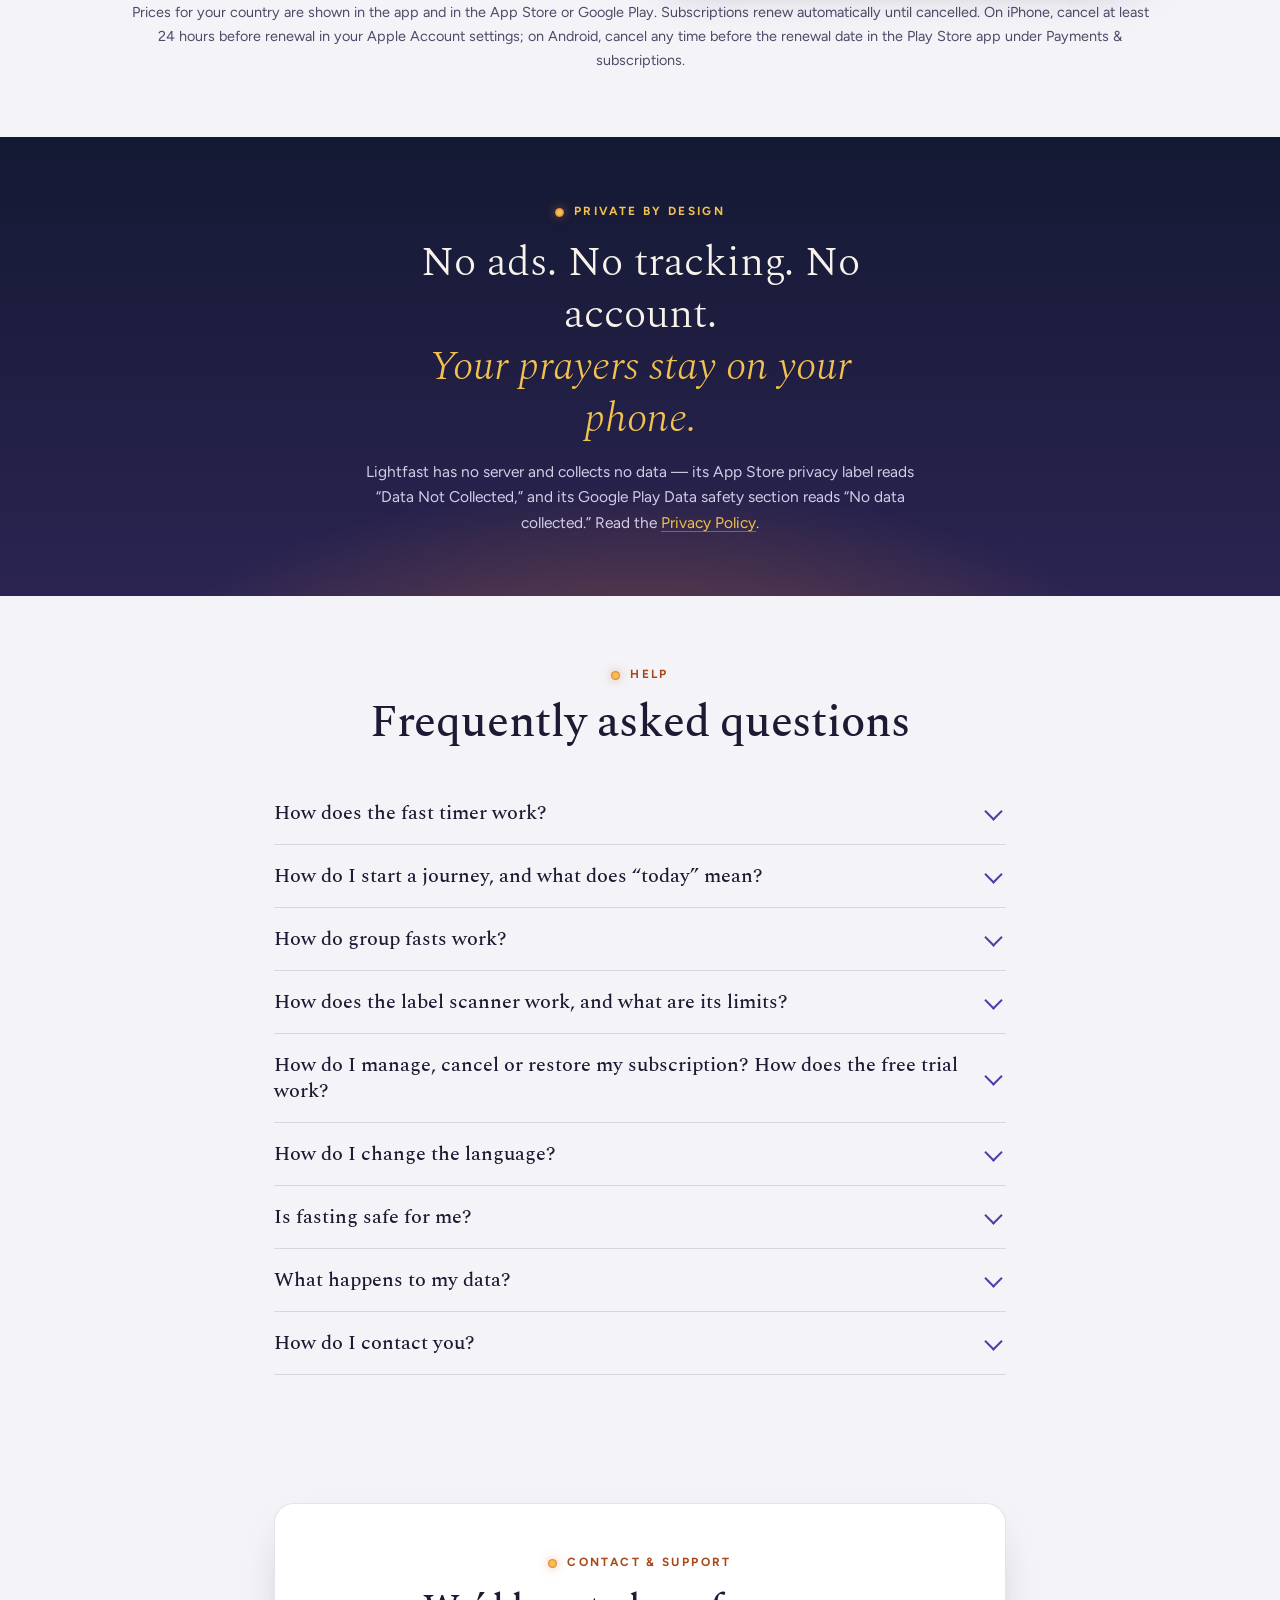
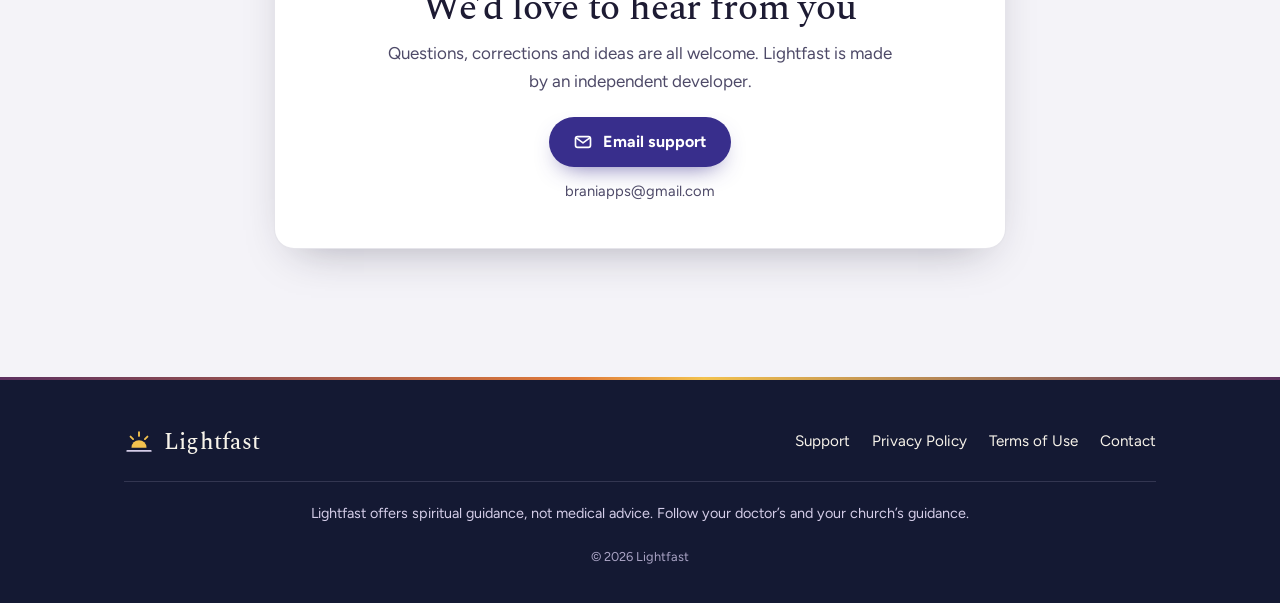
==== commit 3b330dc8: "Italiano: every page in a fifth language; Terms state the 40-day limit - Italian (#italiano, browser" ====
--- a/index.html
+++ b/index.html
@@ -3,8 +3,8 @@
 <head>
   <meta charset="UTF-8">
   <meta name="viewport" content="width=device-width, initial-scale=1.0">
-  <title data-i18n-en="Lightfast — Daniel Fast &amp; Prayer · Support" data-i18n-pt="Lightfast — Jejum de Daniel e oração · Suporte" data-i18n-es="Lightfast — Ayuno de Daniel y oración · Soporte" data-i18n-fr="Lightfast — Jeûne de Daniel et prière · Assistance">Lightfast — Daniel Fast &amp; Prayer · Support</title>
-  <meta name="description" content="Lightfast is a Christian fasting companion for iPhone and Android: a night-to-dawn fast timer, 11 guided biblical fasts, a Daniel Fast food guide and label scanner, prayer and journal — no ads, no tracking, no account. Também em português. También en español. Aussi en français.">
+  <title data-i18n-en="Lightfast — Daniel Fast &amp; Prayer · Support" data-i18n-pt="Lightfast — Jejum de Daniel e oração · Suporte" data-i18n-es="Lightfast — Ayuno de Daniel y oración · Soporte" data-i18n-fr="Lightfast — Jeûne de Daniel et prière · Assistance" data-i18n-it="Lightfast — Digiuno di Daniele e preghiera · Assistenza">Lightfast — Daniel Fast &amp; Prayer · Support</title>
+  <meta name="description" content="Lightfast is a Christian fasting companion for iPhone and Android: a night-to-dawn fast timer, 11 guided biblical fasts, a Daniel Fast food guide and label scanner, prayer and journal — no ads, no tracking, no account. Também em português. También en español. Aussi en français. Anche in italiano.">
   <meta name="theme-color" content="#141933">
   <link rel="icon" href="app-icon.png">
   <link rel="apple-touch-icon" href="app-icon.png">
@@ -15,7 +15,7 @@
   <script src="site.js" defer></script>
 </head>
 <body>
-  <a class="skip" href="#main" data-i18n-en="Skip to content" data-i18n-pt="Pular para o conteúdo" data-i18n-es="Saltar al contenido" data-i18n-fr="Aller au contenu">Skip to content</a>
+  <a class="skip" href="#main" data-i18n-en="Skip to content" data-i18n-pt="Pular para o conteúdo" data-i18n-es="Saltar al contenido" data-i18n-fr="Aller au contenu" data-i18n-it="Vai al contenuto">Skip to content</a>
 
   <!-- Line icons, drawn once and reused with <use>. -->
   <svg width="0" height="0" style="position:absolute" aria-hidden="true" focusable="false">
@@ -37,19 +37,20 @@
         <svg class="mark" width="30" height="30" viewBox="0 0 32 32" aria-hidden="true" focusable="false"><path class="sun" d="M8 22a8 8 0 0 1 16 0z"/><path class="rays" d="M16 5.5v4M7 10.2l2.7 2.7M25 10.2l-2.7 2.7" fill="none" stroke-width="2" stroke-linecap="round"/><path class="line" d="M3.5 25.5h25" fill="none" stroke-width="2" stroke-linecap="round"/></svg>
         Lightfast
       </a>
-      <nav class="nav-links" aria-label="Site" data-i18n-aria-en="Site" data-i18n-aria-pt="Site" data-i18n-aria-es="Sitio" data-i18n-aria-fr="Site">
-        <a href="#features" data-i18n-en="Features" data-i18n-pt="Recursos" data-i18n-es="Funciones" data-i18n-fr="Fonctionnalités">Features</a>
-        <a href="#journeys" data-i18n-en="Journeys" data-i18n-pt="Jornadas" data-i18n-es="Jornadas" data-i18n-fr="Parcours">Journeys</a>
+      <nav class="nav-links" aria-label="Site" data-i18n-aria-en="Site" data-i18n-aria-pt="Site" data-i18n-aria-es="Sitio" data-i18n-aria-fr="Site" data-i18n-aria-it="Sito">
+        <a href="#features" data-i18n-en="Features" data-i18n-pt="Recursos" data-i18n-es="Funciones" data-i18n-fr="Fonctionnalités" data-i18n-it="Funzionalità">Features</a>
+        <a href="#journeys" data-i18n-en="Journeys" data-i18n-pt="Jornadas" data-i18n-es="Jornadas" data-i18n-fr="Parcours" data-i18n-it="Percorsi">Journeys</a>
         <a href="#plus">Plus</a>
-        <a href="#faq" data-i18n-en="FAQ" data-i18n-pt="Perguntas" data-i18n-es="Preguntas" data-i18n-fr="Questions">FAQ</a>
-        <a href="privacy.html" data-i18n-en="Privacy" data-i18n-pt="Privacidade" data-i18n-es="Privacidad" data-i18n-fr="Confidentialité">Privacy</a>
+        <a href="#faq" data-i18n-en="FAQ" data-i18n-pt="Perguntas" data-i18n-es="Preguntas" data-i18n-fr="Questions" data-i18n-it="Domande">FAQ</a>
+        <a href="privacy.html" data-i18n-en="Privacy" data-i18n-pt="Privacidade" data-i18n-es="Privacidad" data-i18n-fr="Confidentialité" data-i18n-it="Privacy">Privacy</a>
       </nav>
       <div class="nav-right">
-        <div class="langtabs" role="tablist" aria-label="Language" data-i18n-aria-en="Language" data-i18n-aria-pt="Idioma" data-i18n-aria-es="Idioma" data-i18n-aria-fr="Langue">
+        <div class="langtabs" role="tablist" aria-label="Language" data-i18n-aria-en="Language" data-i18n-aria-pt="Idioma" data-i18n-aria-es="Idioma" data-i18n-aria-fr="Langue" data-i18n-aria-it="Lingua">
           <button type="button" role="tab" data-lang-target="en" lang="en" aria-label="English">EN</button>
           <button type="button" role="tab" data-lang-target="pt" lang="pt-BR" aria-label="Português (Brasil)">PT</button>
           <button type="button" role="tab" data-lang-target="es" lang="es" aria-label="Español">ES</button>
           <button type="button" role="tab" data-lang-target="fr" lang="fr" aria-label="Français">FR</button>
+          <button type="button" role="tab" data-lang-target="it" lang="it" aria-label="Italiano">IT</button>
         </div>
       </div>
     </div>
@@ -101,6 +102,17 @@
           <figure class="verse" data-rise style="animation-delay:.4s">
             <blockquote><p>«&nbsp;Alors ta lumière poindra comme l’aurore…&nbsp;»</p></blockquote>
             <figcaption>Ésaïe 58:8 · Louis Segond 1910</figcaption>
+          </figure>
+        </div>
+        <div data-lang="it" lang="it">
+          <img class="icon" src="app-icon.png" width="120" height="120" alt="Icona dell’app Lightfast: una ciotola vuota colma della luce dell’alba" data-rise style="animation-delay:.05s">
+          <div data-rise style="animation-delay:.12s"><span class="kicker">Digiuno cristiano e preghiera</span></div>
+          <h1 data-rise style="animation-delay:.18s">Lightfast</h1>
+          <p class="tagline" data-rise style="animation-delay:.26s">Digiuni biblici guidati, un timer che trasforma la fame in preghiera e tutto ciò che ti serve per il digiuno di Daniele.</p>
+          <p class="meta" data-rise style="animation-delay:.32s">iPhone (iOS 17 o versioni successive) · Android (8.0 o versioni successive) · Nessun account</p>
+          <figure class="verse" data-rise style="animation-delay:.4s">
+            <blockquote><p>“Allora la tua luce spunterà come l’aurora…”</p></blockquote>
+            <figcaption>Isaia 58:8 · Riveduta 1927 (Giovanni Luzzi)</figcaption>
           </figure>
         </div>
       </div>
@@ -193,6 +205,23 @@
           <div class="feature"><div class="ico"><svg aria-hidden="true"><use href="#i-phone"/></svg></div><h3>Widgets</h3><p>Ton jeûne, le jour de ton parcours et un verset du jour, d’un coup d’œil&nbsp;: sur iPhone, sur l’écran d’accueil et l’écran verrouillé&nbsp;; sur Android, sur l’écran d’accueil.</p></div>
         </div>
       </div>
+      <div data-lang="it" lang="it">
+        <div class="section-head center">
+          <span class="kicker">Cosa trovi nell’app</span>
+          <h2>Tutto per un tempo di digiuno</h2>
+          <p>Lightfast riunisce il digiuno, la Parola e le tue preghiere in un unico luogo sereno. Funziona offline, e i tuoi digiuni, le tue preghiere e il tuo diario restano sul tuo telefono.</p>
+        </div>
+        <div class="grid">
+          <div class="feature"><div class="ico"><svg aria-hidden="true"><use href="#i-dawn"/></svg></div><h3>Il timer dell’alba</h3><p>Scegli una durata o un orario di fine, e guarda il cielo notturno farsi alba mentre il tuo digiuno procede. Il conto alla rovescia resta sulla schermata di blocco: su iPhone, in un’attività in tempo reale e nella Dynamic Island; su Android, in una notifica permanente.</p></div>
+          <div class="feature"><div class="ico"><svg aria-hidden="true"><use href="#i-book"/></svg></div><h3>Undici percorsi guidati</h3><p>Da un primo digiuno leggero ai quaranta giorni nel deserto, ogni giorno ti offre un brano della Scrittura, una meditazione, una preghiera, una riflessione e un consiglio pratico.</p></div>
+          <div class="feature"><div class="ico"><svg aria-hidden="true"><use href="#i-leaf"/></svg></div><h3>Guida agli alimenti del digiuno di Daniele</h3><p>“Posso mangiare…?” Cerca tra 350 alimenti e ottieni un sì, un no o un “da verificare”, con una riga che spiega il perché — oppure scansiona l’etichetta degli ingredienti.</p></div>
+          <div class="feature"><div class="ico"><svg aria-hidden="true"><use href="#i-bowl"/></svg></div><h3>Ricette e piano dei pasti</h3><p>Piatti semplici del digiuno di Daniele da tutto il mondo, e un piano dei pasti di 7 giorni per rendere più facile la prima settimana.</p></div>
+          <div class="feature"><div class="ico"><svg aria-hidden="true"><use href="#i-flame"/></svg></div><h3>Intenzioni di preghiera</h3><p>Annota le persone e le necessità per cui preghi, e segna le preghiere esaudite con la data e una parola di ringraziamento.</p></div>
+          <div class="feature"><div class="ico"><svg aria-hidden="true"><use href="#i-pen"/></svg></div><h3>Diario e cronologia</h3><p>Scrivi una riga o una pagina su ciò che Dio ti sta mostrando, e ripercorri i digiuni osservati, le ore donate, i percorsi completati e un calendario dei tuoi giorni di digiuno.</p></div>
+          <div class="feature"><div class="ico"><svg aria-hidden="true"><use href="#i-suns"/></svg></div><h3>Prega come Daniele</h3><p>Tre promemoria al giorno — al mattino, a mezzogiorno e alla sera — sull’esempio di Daniele 6:10, ciascuno con un breve versetto.</p></div>
+          <div class="feature"><div class="ico"><svg aria-hidden="true"><use href="#i-phone"/></svg></div><h3>Widget</h3><p>Il tuo digiuno, il giorno del tuo percorso e il versetto del giorno, a colpo d’occhio: su iPhone, nella schermata Home e nella schermata di blocco; su Android, nella schermata Home.</p></div>
+        </div>
+      </div>
     </section>
 
     <!-- =============================================================== JOURNEYS -->
@@ -281,6 +310,27 @@
         </ul>
         <p class="each-day"><strong>Commence gratuitement.</strong> «&nbsp;Ton premier jeûne&nbsp;» et «&nbsp;Le jeûne d’Esdras&nbsp;» sont entièrement gratuits, et tous les autres parcours offrent leurs premiers jours. Lightfast Plus débloque tous les jours.</p>
       </div>
+      <div data-lang="it" lang="it">
+        <div class="section-head center">
+          <span class="kicker">Percorsi guidati</span>
+          <h2>Undici modi di digiunare con la Scrittura</h2>
+          <p>Scegli un percorso e una data di inizio. Ogni giorno si apre con una lettura e un versetto chiave, una meditazione, una preghiera, una domanda per la riflessione e un consiglio pratico.</p>
+        </div>
+        <ul class="journeys">
+          <li class="journey"><span class="len"><b>3</b><small>giorni</small></span><div><h3>Il tuo primo digiuno</h3><p>Un giorno di digiuno sereno, dalla preparazione al primo pasto</p></div></li>
+          <li class="journey"><span class="len"><b>21</b><small>giorni</small></span><div><h3>Il digiuno di Daniele</h3><p>21 giorni di cibo semplice e di preghiera con tutto il cuore</p></div></li>
+          <li class="journey"><span class="len"><b>21</b><small>giorni</small></span><div><h3>21 giorni di digiuno e preghiera</h3><p>Dona a Dio i primi giorni di una nuova stagione</p></div></li>
+          <li class="journey"><span class="len"><b>40</b><small>giorni</small></span><div><h3>Quaranta giorni nel deserto <span class="tag">Quaresima</span></h3><p>Cammina con Gesù dal Giordano al sepolcro vuoto</p></div></li>
+          <li class="journey"><span class="len"><b>24</b><small>giorni</small></span><div><h3>Digiuno d’Avvento</h3><p>24 giorni di attesa vigile della venuta di Cristo</p></div></li>
+          <li class="journey"><span class="len"><b>3</b><small>giorni</small></span><div><h3>Il digiuno di Ester</h3><p>Tre giorni di coraggio e di intercessione per gli altri</p></div></li>
+          <li class="journey"><span class="len"><b>3</b><small>giorni</small></span><div><h3>Il digiuno di Ninive</h3><p>Tre giorni di pentimento con il libro di Giona</p></div></li>
+          <li class="journey"><span class="len"><b>7</b><small>giorni</small></span><div><h3>Il digiuno gradito a Dio <span class="tag">Isaia 58</span></h3><p>Sette giorni di digiuno che libera, nutre e rialza</p></div></li>
+          <li class="journey"><span class="len wk"><b>Mer<br>Ven</b></span><div><h3>Digiuno del mercoledì e del venerdì</h3><p>Un antico ritmo settimanale di fame, preghiera e dono</p></div></li>
+          <li class="journey"><span class="len"><b>7</b><small>giorni</small></span><div><h3>Digiuno dai media</h3><p>Sette giorni lontano dagli schermi per ascoltare la voce di Dio</p></div></li>
+          <li class="journey"><span class="len"><b>1</b><small>giorno</small></span><div><h3>Il digiuno di Esdra</h3><p>Un giorno di digiuno per chiedere luce prima di decidere o di partire</p></div></li>
+        </ul>
+        <p class="each-day"><strong>Inizia gratis.</strong> “Il tuo primo digiuno” e “Il digiuno di Esdra” sono interamente gratuiti, e tutti gli altri percorsi offrono gratis i primi giorni. Lightfast Plus sblocca tutti i giorni.</p>
+      </div>
     </section>
 
     <!-- =============================================================== FOOD GUIDE -->
@@ -381,6 +431,30 @@
           </figure>
         </div>
       </div>
+      <div data-lang="it" lang="it">
+        <div class="spot">
+          <div>
+            <span class="kicker">Guida agli alimenti del digiuno di Daniele</span>
+            <h2>“Posso mangiare…?”: la risposta in un secondo</h2>
+            <p>Cerca tra 350 alimenti e bevande nella tua lingua. Ognuno riceve una risposta chiara — Sì, No o Da verificare — con una breve nota che spiega il perché; per le voci “Da verificare”, la nota indica in che cosa le chiese differiscono, così puoi seguire le indicazioni della tua chiesa o del tuo gruppo.</p>
+            <p>Al supermercato, usa lo scanner delle etichette: fotografa l’elenco degli ingredienti o incollalo, e Lightfast segnala gli ingredienti che il digiuno di Daniele esclude, come zucchero, miele, lievito, latte, siero di latte, uova o burro.</p>
+            <ul class="ticks">
+              <li>Il testo viene letto sul tuo telefono, anche offline</li>
+              <li>Le foto non vengono mai conservate né inviate</li>
+              <li>La guida agli alimenti e lo scanner sono gratuiti</li>
+            </ul>
+          </div>
+          <figure class="mock">
+            <div class="search"><svg aria-hidden="true"><use href="#i-search"/></svg>Posso mangiare…?</div>
+            <ul>
+              <li><span class="food">Fiocchi d’avena</span><span class="verdict v-yes">Sì</span></li>
+              <li><span class="food">Burro di arachidi</span><span class="verdict v-check">Verifica</span></li>
+              <li><span class="food">Miele</span><span class="verdict v-no">No</span></li>
+            </ul>
+            <figcaption class="caption">Esempi dalla guida agli alimenti</figcaption>
+          </figure>
+        </div>
+      </div>
     </section>
 
     <!-- =============================================================== GROUP FASTS -->
@@ -441,6 +515,20 @@
           </ol>
         </div>
       </div>
+      <div data-lang="it" lang="it">
+        <div class="spot">
+          <div>
+            <span class="kicker">Digiuni di gruppo</span>
+            <h2>Digiunate insieme, a partire dallo stesso giorno</h2>
+            <p>Invita la tua chiesa, il tuo gruppo o la tua famiglia. Tutti quelli che aprono il link iniziano lo stesso percorso nello stesso giorno — senza account, senza registrazioni e senza alcun server di mezzo.</p>
+          </div>
+          <ol class="steps">
+            <li><strong>Inizia questo percorso</strong>Scegli un percorso e una data di inizio e, se vuoi, aggiungi il nome della tua chiesa o del tuo gruppo.</li>
+            <li><strong>Condividi l’invito</strong>Dal menu del percorso, scegli Digiunare insieme e condividi il link, oppure mostra il codice QR sullo schermo durante una celebrazione o un incontro.</li>
+            <li><strong>Tutti si uniscono</strong>Gli amici aprono il link, toccano Apri in Lightfast e si uniscono al digiuno. Unirsi è gratuito; creare un digiuno di gruppo fa parte di Lightfast Plus.</li>
+          </ol>
+        </div>
+      </div>
     </section>
 
     <!-- =============================================================== FREE & PLUS -->
@@ -593,6 +681,43 @@
         </div>
         <p class="fine">Les prix pour ton pays sont affichés dans l’app et dans l’App Store ou sur Google Play. Les abonnements se renouvellent automatiquement jusqu’à leur résiliation. Sur iPhone, résilie au moins 24&nbsp;heures avant le renouvellement dans les réglages de ton compte Apple&nbsp;; sur Android, résilie à tout moment avant la date de renouvellement dans l’app Play Store, sous Paiements et abonnements.</p>
       </div>
+      <div data-lang="it" lang="it">
+        <div class="section-head center">
+          <span class="kicker">Gratis per iniziare · Plus per andare oltre</span>
+          <h2>Gratis e Lightfast Plus</h2>
+          <p>Gran parte di Lightfast è gratuita, senza account e senza pubblicità. Lightfast Plus sblocca tutto, con un abbonamento annuale o semestrale, ciascuno con una settimana di prova gratuita.</p>
+        </div>
+        <div class="tiers">
+          <div class="tier">
+            <h3>Gratis</h3>
+            <p class="sub">Sempre, senza account</p>
+            <ul>
+              <li>Il timer dell’alba con tutte le durate, e il conto alla rovescia sulla schermata di blocco</li>
+              <li>“Il tuo primo digiuno” e “Il digiuno di Esdra” per intero, e i primi giorni di ogni percorso</li>
+              <li>La guida completa agli alimenti del digiuno di Daniele e lo scanner delle etichette</li>
+              <li>Tre ricette e tre intenzioni di preghiera</li>
+              <li>Il tuo diario e gli ultimi 7 giorni di cronologia</li>
+              <li>Un promemoria di preghiera al giorno e il versetto del giorno ogni mattina</li>
+              <li>Unirti a qualsiasi digiuno di gruppo</li>
+            </ul>
+          </div>
+          <div class="tier plus">
+            <span class="badge">Plus</span>
+            <h3>Lightfast Plus</h3>
+            <p class="sub">Annuale o semestrale, con 1 settimana di prova gratuita</p>
+            <ul>
+              <li>Ogni giorno di ogni percorso</li>
+              <li>Tutte le ricette e il piano dei pasti di 7 giorni</li>
+              <li>I widget nella schermata Home e nella schermata di blocco dell’iPhone e nella schermata Home di Android</li>
+              <li>Prega come Daniele: tre promemoria al giorno</li>
+              <li>Intenzioni di preghiera illimitate</li>
+              <li>Cronologia completa, statistiche e calendario dei digiuni</li>
+              <li>Creare digiuni di gruppo per la tua chiesa</li>
+            </ul>
+          </div>
+        </div>
+        <p class="fine">I prezzi per il tuo Paese sono indicati nell’app e nell’App Store o su Google Play. Gli abbonamenti si rinnovano automaticamente finché non vengono annullati. Su iPhone, annulla almeno 24 ore prima del rinnovo nelle impostazioni del tuo Account Apple; su Android, annulla in qualsiasi momento prima della data di rinnovo nell’app Play Store, in Pagamenti e abbonamenti.</p>
+      </div>
     </section>
 
     <!-- =============================================================== PRIVACY VOW -->
@@ -618,6 +743,11 @@
           <p class="big">Sans publicité. Sans suivi. Sans compte.<br><span class="em">Tes prières restent sur ton téléphone.</span></p>
           <p class="small">Lightfast n’a pas de serveur et ne collecte aucune donnée&nbsp;: son étiquette de confidentialité sur l’App Store indique «&nbsp;Données non collectées&nbsp;», et sa section Sécurité des données sur Google Play, «&nbsp;Aucune donnée collectée&nbsp;». Lis la <a href="privacy.html">Politique de confidentialité</a>.</p>
         </div>
+        <div data-lang="it" lang="it">
+          <span class="kicker">Privacy fin dalla progettazione</span>
+          <p class="big">Niente pubblicità. Nessun tracciamento. Nessun account.<br><span class="em">Le tue preghiere restano sul tuo telefono.</span></p>
+          <p class="small">Lightfast non ha server e non raccoglie dati: la sua etichetta sulla privacy nell’App Store indica “Dati non raccolti”, e la sua sezione Sicurezza dei dati su Google Play indica “Nessun dato raccolto”. Leggi l’<a href="privacy.html">Informativa sulla privacy</a>.</p>
+        </div>
       </div>
     </section>
 
@@ -661,7 +791,7 @@
               <p>In the <strong>Food Guide</strong> tab, tap <strong>Scan a label</strong>. Take a photo of the ingredient list, choose a photo you already have, or paste the ingredients as text. Lightfast reads the words on your phone and shows whether the product looks Daniel Fast–friendly, listing any ingredient the fast leaves out.</p>
               <ul>
                 <li>Glare, curved packaging, tiny print and handwriting can cause missed or misread words. Fill the frame with the ingredients, in good light.</li>
-                <li>It recognizes ingredient names in English, Portuguese, Spanish and French. It can’t know how a product was made, or anything not printed on the label.</li>
+                <li>It recognizes ingredient names in English, Portuguese, Spanish, French and Italian. It can’t know how a product was made, or anything not printed on the label.</li>
                 <li>Daniel Fast traditions differ on some items (vinegar, plant milks, nut butters…). Follow the guidelines your church or group is using.</li>
                 <li>It is not an allergy or medical tool. Always read the label yourself.</li>
               </ul>
@@ -681,8 +811,8 @@
           <details>
             <summary>How do I change the language?</summary>
             <div class="answer">
-              <p>Lightfast speaks English, Português (Brasil), Español and Français, and follows your phone’s language by default. To choose another, open <strong>Settings › Language</strong> in Lightfast. The app switches right away — devotionals, food guide and Bible included. Choose <strong>System</strong> to follow your phone again.</p>
-              <p>Each language reads from its own public-domain Bible: the World English Bible Updated, the Bíblia Portuguesa Mundial, the Reina-Valera 1909 and the Louis Segond 1910. On this website, use the EN · PT · ES · FR tabs at the top.</p>
+              <p>Lightfast speaks English, Português (Brasil), Español, Français and Italiano, and follows your phone’s language by default. To choose another, open <strong>Settings › Language</strong> in Lightfast. The app switches right away — devotionals, food guide and Bible included. Choose <strong>System</strong> to follow your phone again.</p>
+              <p>Each language reads from its own public-domain Bible: the World English Bible Updated, the Bíblia Portuguesa Mundial, the Reina-Valera 1909, the Louis Segond 1910 and the Riveduta 1927 (Giovanni Luzzi). On this website, use the EN · PT · ES · FR · IT tabs at the top.</p>
             </div>
           </details>
           <details>
@@ -758,7 +888,7 @@
               <p>Na aba <strong>Alimentos</strong>, toque em <strong>Escanear rótulo</strong>. Tire uma foto da lista de ingredientes, escolha uma foto que você já tem ou cole os ingredientes como texto. O Lightfast lê as palavras no seu celular e mostra se o produto parece adequado ao Jejum de Daniel, listando os ingredientes que o jejum deixa de fora.</p>
               <ul>
                 <li>Reflexos, embalagens curvas, letras muito pequenas e textos escritos à mão podem fazer o leitor perder ou confundir palavras. Enquadre bem os ingredientes, com boa luz.</li>
-                <li>Ele reconhece nomes de ingredientes em inglês, português, espanhol e francês. Não tem como saber como o produto foi feito nem o que não está impresso no rótulo.</li>
+                <li>Ele reconhece nomes de ingredientes em inglês, português, espanhol, francês e italiano. Não tem como saber como o produto foi feito nem o que não está impresso no rótulo.</li>
                 <li>As tradições do Jejum de Daniel diferem em alguns itens (vinagre, leites vegetais, pastas de oleaginosas…). Siga as orientações da sua igreja ou do seu grupo.</li>
                 <li>Não é uma ferramenta para alergias nem para uso médico. Leia sempre o rótulo você mesmo.</li>
               </ul>
@@ -778,8 +908,8 @@
           <details>
             <summary>Como mudo o idioma?</summary>
             <div class="answer">
-              <p>O Lightfast fala English, Português (Brasil), Español e Français e, por padrão, segue o idioma do seu celular. Para escolher outro, abra <strong>Ajustes › Idioma</strong> no Lightfast. O app muda na hora — devocionais, guia de alimentos e Bíblia incluídos. Escolha <strong>Sistema</strong> para voltar a seguir o celular.</p>
-              <p>Cada idioma usa a sua própria Bíblia em domínio público: World English Bible Updated, Bíblia Portuguesa Mundial, Reina-Valera 1909 e Louis Segond 1910. Neste site, use as abas EN · PT · ES · FR no alto da página.</p>
+              <p>O Lightfast fala English, Português (Brasil), Español, Français e Italiano e, por padrão, segue o idioma do seu celular. Para escolher outro, abra <strong>Ajustes › Idioma</strong> no Lightfast. O app muda na hora — devocionais, guia de alimentos e Bíblia incluídos. Escolha <strong>Sistema</strong> para voltar a seguir o celular.</p>
+              <p>Cada idioma usa a sua própria Bíblia em domínio público: World English Bible Updated, Bíblia Portuguesa Mundial, Reina-Valera 1909, Louis Segond 1910 e Riveduta 1927 (Giovanni Luzzi). Neste site, use as abas EN · PT · ES · FR · IT no alto da página.</p>
             </div>
           </details>
           <details>
@@ -855,7 +985,7 @@
               <p>En la pestaña <strong>Alimentos</strong>, toca <strong>Escanear una etiqueta</strong>. Toma una foto de la lista de ingredientes, elige una foto que ya tengas o pega los ingredientes como texto. Lightfast lee las palabras en tu teléfono y te muestra si el producto parece apto para el Ayuno de Daniel, con la lista de ingredientes que el ayuno deja fuera.</p>
               <ul>
                 <li>Los reflejos, los empaques curvos, la letra muy pequeña y la escritura a mano pueden hacer que se pierdan o se lean mal algunas palabras. Encuadra bien los ingredientes, con buena luz.</li>
-                <li>Reconoce nombres de ingredientes en inglés, portugués, español y francés. No puede saber cómo se elaboró un producto ni lo que no está impreso en la etiqueta.</li>
+                <li>Reconoce nombres de ingredientes en inglés, portugués, español, francés e italiano. No puede saber cómo se elaboró un producto ni lo que no está impreso en la etiqueta.</li>
                 <li>Las tradiciones del Ayuno de Daniel difieren en algunos productos (vinagre, bebidas vegetales, cremas de frutos secos…). Sigue las pautas de tu iglesia o grupo.</li>
                 <li>No es una herramienta para alergias ni para uso médico. Lee siempre la etiqueta por tu cuenta.</li>
               </ul>
@@ -875,8 +1005,8 @@
           <details>
             <summary>¿Cómo cambio el idioma?</summary>
             <div class="answer">
-              <p>Lightfast está disponible en English, Português (Brasil), Español y Français y, de forma predeterminada, usa el idioma de tu teléfono. Para elegir otro, abre <strong>Ajustes › Idioma</strong> en Lightfast. La app cambia al instante, con los devocionales, la guía de alimentos y la Biblia. Elige <strong>Sistema</strong> para volver a usar el idioma del teléfono.</p>
-              <p>Cada idioma usa su propia Biblia de dominio público: World English Bible Updated, Bíblia Portuguesa Mundial, Reina-Valera 1909 y Louis Segond 1910. En este sitio, usa las pestañas EN · PT · ES · FR de arriba.</p>
+              <p>Lightfast está disponible en English, Português (Brasil), Español, Français e Italiano y, de forma predeterminada, usa el idioma de tu teléfono. Para elegir otro, abre <strong>Ajustes › Idioma</strong> en Lightfast. La app cambia al instante, con los devocionales, la guía de alimentos y la Biblia. Elige <strong>Sistema</strong> para volver a usar el idioma del teléfono.</p>
+              <p>Cada idioma usa su propia Biblia de dominio público: World English Bible Updated, Bíblia Portuguesa Mundial, Reina-Valera 1909, Louis Segond 1910 y Riveduta 1927 (Giovanni Luzzi). En este sitio, usa las pestañas EN · PT · ES · FR · IT de arriba.</p>
             </div>
           </details>
           <details>
@@ -952,7 +1082,7 @@
               <p>Dans l’onglet <strong>Aliments</strong>, touche <strong>Scanner une étiquette</strong>. Prends en photo la liste des ingrédients, choisis une photo que tu as déjà ou colle les ingrédients sous forme de texte. Lightfast lit les mots sur ton téléphone et t’indique si le produit semble convenir au jeûne de Daniel, avec la liste des ingrédients que ce jeûne exclut.</p>
               <ul>
                 <li>Les reflets, les emballages courbes, les très petits caractères et l’écriture manuscrite peuvent entraîner des mots manqués ou mal lus. Cadre bien les ingrédients, avec une bonne lumière.</li>
-                <li>Le scanner reconnaît les noms d’ingrédients en anglais, en portugais, en espagnol et en français. Il ne peut pas savoir comment un produit a été fabriqué, ni ce qui n’est pas imprimé sur l’étiquette.</li>
+                <li>Le scanner reconnaît les noms d’ingrédients en anglais, en portugais, en espagnol, en français et en italien. Il ne peut pas savoir comment un produit a été fabriqué, ni ce qui n’est pas imprimé sur l’étiquette.</li>
                 <li>Les traditions du jeûne de Daniel diffèrent pour certains produits (vinaigre, laits végétaux, purées d’oléagineux…). Suis les consignes de ton Église ou de ton groupe.</li>
                 <li>Ce n’est ni un outil pour les allergies ni un outil médical. Lis toujours l’étiquette toi-même.</li>
               </ul>
@@ -972,8 +1102,8 @@
           <details>
             <summary>Comment changer de langue&nbsp;?</summary>
             <div class="answer">
-              <p>Lightfast parle English, Português (Brasil), Español et Français, et suit par défaut la langue de ton téléphone. Pour en choisir une autre, ouvre <strong>Réglages › Langue</strong> dans Lightfast. L’app change aussitôt — méditations, guide alimentaire et Bible compris. Choisis <strong>Système</strong> pour suivre à nouveau ton téléphone.</p>
-              <p>Chaque langue a sa propre Bible du domaine public&nbsp;: World English Bible Updated, Bíblia Portuguesa Mundial, Reina-Valera 1909 et Louis Segond 1910. Sur ce site, utilise les onglets EN · PT · ES · FR en haut de la page.</p>
+              <p>Lightfast parle English, Português (Brasil), Español, Français et Italiano, et suit par défaut la langue de ton téléphone. Pour en choisir une autre, ouvre <strong>Réglages › Langue</strong> dans Lightfast. L’app change aussitôt — méditations, guide alimentaire et Bible compris. Choisis <strong>Système</strong> pour suivre à nouveau ton téléphone.</p>
+              <p>Chaque langue a sa propre Bible du domaine public&nbsp;: World English Bible Updated, Bíblia Portuguesa Mundial, Reina-Valera 1909, Louis Segond 1910 et Riveduta 1927 (Giovanni Luzzi). Sur ce site, utilise les onglets EN · PT · ES · FR · IT en haut de la page.</p>
             </div>
           </details>
           <details>
@@ -1010,6 +1140,102 @@
           </details>
         </div>
       </div>
+      <div data-lang="it" lang="it">
+        <div class="section-head center">
+          <span class="kicker">Aiuto</span>
+          <h2>Domande frequenti</h2>
+        </div>
+        <div class="faq">
+          <details>
+            <summary>Come funziona il timer del digiuno?</summary>
+            <div class="answer">
+              <p>Nella scheda <strong>Oggi</strong>, tocca <strong>Inizia un digiuno</strong>. Scegli il tipo di digiuno (ad acqua, di Daniele, a base di succhi, un pasto al giorno, dall’alba al tramonto, dai media o personalizzato), poi la durata: da 12 ore a 7 giorni, un numero di ore o di giorni a tua scelta, oppure un orario di fine (digiuni ad acqua, a base di succhi e personalizzati fino a 72 ore, gli altri fino a 40 giorni). Puoi aggiungere l’intenzione per cui digiuni. Con il passare delle ore, il sole sale e il cielo passa dalla notte all’alba.</p>
+              <p>Il timer conta dal momento in cui hai iniziato, quindi continua anche se chiudi l’app o riavvii il telefono. Notifiche facoltative ti avvisano quando sei a metà, quando manca un’ora e quando il digiuno è completato. Quando lo concludi, puoi aggiungere una breve riflessione, che viene salvata nella tua cronologia.</p>
+              <p><strong>Su iPhone:</strong> durante un digiuno, un’attività in tempo reale mostra il conto alla rovescia sulla schermata di blocco e, sugli iPhone che ne sono dotati, nella Dynamic Island. Si aggiorna da sola, senza connessione a Internet. Se non compare, controlla che Timer sulla schermata di blocco sia attivo nelle Impostazioni di Lightfast e che le Attività in tempo reale siano attive nelle Impostazioni dell’iPhone › App › Lightfast (su iOS 17: Impostazioni › Lightfast).</p>
+              <p><strong>Su Android:</strong> durante un digiuno, una notifica permanente mostra il conto alla rovescia, anche sulla schermata di blocco; su Android 16 può comparire come aggiornamento in tempo reale nella barra di stato. Si aggiorna da sola, senza connessione a Internet. Se non compare, controlla che Notifica del timer sia attiva nelle Impostazioni di Lightfast e che le notifiche “Timer del digiuno” di Lightfast siano attive nelle Impostazioni del telefono › App › Lightfast › Notifiche (i nomi possono variare a seconda del produttore).</p>
+              <p>Anche la tua intenzione compare lì: lasciala vuota se preferisci tenerla per te, oppure disattiva il timer nelle Impostazioni di Lightfast.</p>
+            </div>
+          </details>
+          <details>
+            <summary>Come inizio un percorso, e che cosa significa “oggi”?</summary>
+            <div class="answer">
+              <p>Apri la scheda <strong>Percorsi</strong>, scegli un percorso e tocca <strong>Inizia questo percorso</strong>. Scegli una data di inizio — oggi o un giorno successivo, per esempio il giorno in cui inizia la tua chiesa — e, se digiuni con altri, aggiungi il nome della tua chiesa o del tuo gruppo.</p>
+              <p><strong>Il giorno 1 è la tua data di inizio.</strong> Ogni nuovo giorno si apre a mezzanotte secondo il calendario del tuo telefono, quindi “oggi” è sempre il giorno del luogo in cui ti trovi, anche quando viaggi. I giorni passati restano aperti per essere riletti; quelli futuri si sbloccano alla loro data, e puoi vederne i titoli in anticipo. Il “Digiuno del mercoledì e del venerdì” segue invece la settimana: una nuova riflessione si apre ogni mercoledì e ogni venerdì.</p>
+              <p>Ogni giorno puoi toccare <strong>Ho osservato il digiuno di oggi</strong>. Se salti un giorno, non perdi nulla: leggilo quando puoi.</p>
+            </div>
+          </details>
+          <details>
+            <summary>Come funzionano i digiuni di gruppo?</summary>
+            <div class="answer">
+              <p>Un digiuno di gruppo è un percorso che più persone iniziano nella stessa data. Per crearne uno, inizia il percorso, tocca il menu Altro in alto nel percorso (••• su iPhone, ⋮ su Android), scegli <strong>Digiunare insieme</strong>, poi condividi il link d’invito o mostra il suo codice QR. La creazione di digiuni di gruppo fa parte di Lightfast Plus.</p>
+              <p><strong>Unirsi è gratuito.</strong> Su un telefono su cui hai installato Lightfast, apri il link, tocca <strong>Apri in Lightfast</strong>, poi <strong>Unisciti al digiuno</strong>: il percorso viene aggiunto con la stessa data di inizio. Chi usa iPhone e chi usa Android digiunano insieme a partire dallo stesso link. Non hai ancora l’app? Scaricala dall’App Store su iPhone o da Google Play su Android, poi apri di nuovo il link.</p>
+              <p>Non ci sono account né un server di Lightfast. È il link stesso a contenere il percorso, la data di inizio e il nome del gruppo, quindi Lightfast non sa mai chi si è unito, e nessuno può vedere i progressi, il diario o le preghiere degli altri.</p>
+            </div>
+          </details>
+          <details>
+            <summary>Come funziona lo scanner delle etichette, e quali sono i suoi limiti?</summary>
+            <div class="answer">
+              <p>Nella scheda <strong>Alimenti</strong>, tocca <strong>Scansiona un’etichetta</strong>. Scatta una foto dell’elenco degli ingredienti, scegli una foto che hai già oppure incolla gli ingredienti come testo. Lightfast legge le parole sul tuo telefono e ti mostra se il prodotto sembra adatto al digiuno di Daniele, elencando gli eventuali ingredienti che il digiuno esclude.</p>
+              <ul>
+                <li>Riflessi, confezioni curve, caratteri minuscoli e scritte a mano possono far saltare o leggere male alcune parole. Fai in modo che gli ingredienti riempiano l’inquadratura, con una buona luce.</li>
+                <li>Riconosce i nomi degli ingredienti in inglese, portoghese, spagnolo, francese e italiano. Non può sapere come è stato fatto un prodotto, né nulla di ciò che non è stampato sull’etichetta.</li>
+                <li>Le tradizioni del digiuno di Daniele differiscono su alcuni prodotti (aceto, bevande vegetali, creme di frutta secca…). Segui le indicazioni della tua chiesa o del tuo gruppo.</li>
+                <li>Non è uno strumento per le allergie né uno strumento medico. Leggi sempre l’etichetta di persona.</li>
+              </ul>
+              <p>Il riconoscimento del testo avviene sul tuo telefono, anche offline — con Vision di Apple su iPhone e con il motore open source Tesseract su Android. Le foto non vengono mai conservate né inviate.</p>
+            </div>
+          </details>
+          <details>
+            <summary>Come gestisco, annullo o ripristino il mio abbonamento? Come funziona la prova gratuita?</summary>
+            <div class="answer">
+              <p>Gli abbonamenti sono gestiti dallo store di app del tuo telefono. In Lightfast, <strong>Impostazioni › Gestisci abbonamento</strong> ti ci porta direttamente.</p>
+              <p><strong>Su iPhone:</strong> per gestire o annullare l’abbonamento, apri <strong>Impostazioni di iOS › [il tuo nome] › Abbonamenti</strong>. Per ripristinarlo su un nuovo iPhone o dopo aver reinstallato l’app, tocca <strong>Ripristina acquisti</strong> nelle Impostazioni di Lightfast, con l’accesso effettuato con lo stesso Account Apple; la funzione In famiglia opera secondo la configurazione di Apple. Per i rimborsi, usa la pagina <a href="https://reportaproblem.apple.com/">Segnala un problema</a> di Apple.</p>
+              <p><strong>Su Android:</strong> per gestire o annullare l’abbonamento, apri l’app <strong>Play Store</strong>, tocca l’icona del tuo profilo, poi <strong>Pagamenti e abbonamenti › Abbonamenti</strong>. Per ripristinarlo su un nuovo telefono o dopo aver reinstallato l’app, tocca <strong>Ripristina acquisti</strong> nelle Impostazioni di Lightfast, con l’accesso a Google Play effettuato con lo stesso Account Google; Lightfast Plus non viene condiviso con un gruppo famiglia di Google Play. Per i rimborsi, consulta le <a href="https://support.google.com/googleplay/answer/2479637?hl=it">norme sui rimborsi di Google Play</a>.</p>
+              <p>Su iPhone, annulla almeno 24 ore prima della data di rinnovo per evitare il prossimo addebito; su Android, annulla in qualsiasi momento prima della data di rinnovo. In entrambi i casi, Plus resta attivo fino alla fine del periodo già pagato. Eliminare o disinstallare l’app non annulla l’abbonamento.</p>
+              <p><strong>Prova gratuita:</strong> ogni piano include una settimana di prova gratuita per i nuovi abbonati idonei. Lightfast può ricordartelo due giorni prima della fine della prova. Per non ricevere addebiti, annulla almeno 24 ore prima della fine della prova su iPhone, o in qualsiasi momento prima della sua fine su Android. I prezzi per il tuo Paese sono indicati nell’app e nell’App Store o su Google Play.</p>
+            </div>
+          </details>
+          <details>
+            <summary>Come cambio la lingua?</summary>
+            <div class="answer">
+              <p>Lightfast parla English, Português (Brasil), Español, Français e Italiano, e per impostazione predefinita segue la lingua del tuo telefono. Per sceglierne un’altra, apri <strong>Impostazioni › Lingua</strong> in Lightfast. L’app cambia subito lingua — meditazioni, guida agli alimenti e Bibbia comprese. Scegli <strong>Sistema</strong> per tornare a seguire la lingua del telefono.</p>
+              <p>Ogni lingua ha la propria Bibbia di pubblico dominio: la World English Bible Updated, la Bíblia Portuguesa Mundial, la Reina-Valera 1909, la Louis Segond 1910 e la Riveduta 1927 (Giovanni Luzzi). Su questo sito, usa le schede EN · PT · ES · FR · IT in alto.</p>
+            </div>
+          </details>
+          <details>
+            <summary>Digiunare è sicuro per me?</summary>
+            <div class="answer">
+              <p>Lightfast offre una guida spirituale, non consigli medici. Parla con il tuo medico prima di digiunare, soprattutto se:</p>
+              <ul>
+                <li>sei incinta o allatti</li>
+                <li>hai il diabete</li>
+                <li>hai sofferto in passato di un disturbo alimentare</li>
+                <li>hai meno di 18 anni</li>
+                <li>hai una malattia cardiaca o renale</li>
+                <li>prendi farmaci che vanno assunti con il cibo</li>
+              </ul>
+              <p>Se nel questionario sulla salute dell’app indichi che uno di questi casi ti riguarda, Lightfast ti suggerisce un digiuno dai media che mantiene i tuoi pasti abituali e l’acqua, non propone digiuni ad acqua, a base di succhi o personalizzati più lunghi di 24 ore, e mantiene gli altri digiuni alimentari entro le 72 ore. Per tutti, i digiuni ad acqua, a base di succhi e personalizzati si fermano a 72 ore, e nessun digiuno supera i 40 giorni. Puoi cambiare le tue risposte in qualsiasi momento in <strong>Impostazioni › Questionario sulla salute</strong>, e <strong>Impostazioni › Il digiuno e la tua salute</strong> spiega di più, con le fonti.</p>
+              <p>Bevi acqua, interrompi il digiuno con gradualità, e fermati e chiedi aiuto se ti senti mancare, se avverti confusione o se non stai bene. Anche un digiuno del cuore — dai media, con la preghiera e il servizio, e con i tuoi pasti abituali e l’acqua — onora Dio.</p>
+            </div>
+          </details>
+          <details>
+            <summary>Che cosa succede ai miei dati?</summary>
+            <div class="answer">
+              <p>Restano sul tuo telefono. I tuoi digiuni, i percorsi, le intenzioni di preghiera, il diario e le risposte al questionario sulla salute sono salvati sul dispositivo; non ci sono account, server, strumenti di analisi né pubblicità. L’etichetta sulla privacy dell’App Store indica “Dati non raccolti”, e la sezione Sicurezza dei dati di Google Play indica “Nessun dato raccolto”. La fotocamera viene usata solo per le foto delle etichette, che vengono lette sul tuo telefono e non vengono mai conservate né inviate.</p>
+              <p>Nulla viene sincronizzato tra dispositivi, e lo sviluppatore non ne ha alcuna copia.</p>
+              <p><strong>Su iPhone:</strong> il backup del tuo iPhone (backup iCloud o su un computer) di norma include i dati di Lightfast, quindi ripristinando quel backup su un nuovo iPhone li ritrovi. Eliminare Lightfast ne elimina i dati.</p>
+              <p><strong>Su Android:</strong> Lightfast disattiva il backup di Android, quindi i suoi dati restano solo su quel telefono e non passano a un nuovo telefono. Disinstallare Lightfast, o cancellarne lo spazio di archiviazione, li elimina.</p>
+              <p>Leggi l’<a href="privacy.html">Informativa sulla privacy</a> completa.</p>
+            </div>
+          </details>
+          <details>
+            <summary>Come posso contattarvi?</summary>
+            <div class="answer">
+              <p>Scrivi a <a href="mailto:braniapps@gmail.com?subject=Lightfast%20support">braniapps@gmail.com</a>. Domande, correzioni a una meditazione o alla guida agli alimenti e idee sono tutte benvenute. È utile indicare il modello del tuo telefono, la versione di iOS o di Android e la versione di Lightfast, che trovi in fondo alle Impostazioni dell’app.</p>
+            </div>
+          </details>
+        </div>
+      </div>
     </section>
 
     <!-- =============================================================== CONTACT -->
@@ -1050,6 +1276,15 @@
           <span class="addr">braniapps@gmail.com</span>
         </div>
       </div>
+      <div data-lang="it" lang="it">
+        <div class="contact-card">
+          <span class="kicker">Contatti e assistenza</span>
+          <h2>Ci farebbe piacere sentirti</h2>
+          <p>Domande, correzioni e idee sono tutte benvenute. Lightfast è realizzata da uno sviluppatore indipendente.</p>
+          <a class="btn btn-primary" href="mailto:braniapps@gmail.com?subject=Lightfast%20support"><svg aria-hidden="true"><use href="#i-mail"/></svg>Scrivi all’assistenza</a>
+          <span class="addr">braniapps@gmail.com</span>
+        </div>
+      </div>
     </section>
   </main>
 
@@ -1059,13 +1294,13 @@
         <svg class="mark" width="30" height="30" viewBox="0 0 32 32" aria-hidden="true" focusable="false"><path class="sun" d="M8 22a8 8 0 0 1 16 0z"/><path class="rays" d="M16 5.5v4M7 10.2l2.7 2.7M25 10.2l-2.7 2.7" fill="none" stroke-width="2" stroke-linecap="round"/><path class="line" d="M3.5 25.5h25" fill="none" stroke-width="2" stroke-linecap="round"/></svg>
         Lightfast
       </a>
-      <nav class="foot-links" aria-label="Footer" data-i18n-aria-en="Footer" data-i18n-aria-pt="Rodapé" data-i18n-aria-es="Pie de página" data-i18n-aria-fr="Pied de page">
-        <a href="index.html" data-i18n-en="Support" data-i18n-pt="Suporte" data-i18n-es="Soporte" data-i18n-fr="Assistance">Support</a>
-        <a href="privacy.html" data-i18n-en="Privacy Policy" data-i18n-pt="Política de privacidade" data-i18n-es="Política de privacidad" data-i18n-fr="Politique de confidentialité">Privacy Policy</a>
-        <a href="terms.html" data-i18n-en="Terms of Use" data-i18n-pt="Termos de uso" data-i18n-es="Términos de uso" data-i18n-fr="Conditions d’utilisation">Terms of Use</a>
-        <a href="mailto:braniapps@gmail.com?subject=Lightfast%20support" data-i18n-en="Contact" data-i18n-pt="Contato" data-i18n-es="Contacto" data-i18n-fr="Contact">Contact</a>
+      <nav class="foot-links" aria-label="Footer" data-i18n-aria-en="Footer" data-i18n-aria-pt="Rodapé" data-i18n-aria-es="Pie de página" data-i18n-aria-fr="Pied de page" data-i18n-aria-it="Piè di pagina">
+        <a href="index.html" data-i18n-en="Support" data-i18n-pt="Suporte" data-i18n-es="Soporte" data-i18n-fr="Assistance" data-i18n-it="Assistenza">Support</a>
+        <a href="privacy.html" data-i18n-en="Privacy Policy" data-i18n-pt="Política de privacidade" data-i18n-es="Política de privacidad" data-i18n-fr="Politique de confidentialité" data-i18n-it="Informativa sulla privacy">Privacy Policy</a>
+        <a href="terms.html" data-i18n-en="Terms of Use" data-i18n-pt="Termos de uso" data-i18n-es="Términos de uso" data-i18n-fr="Conditions d’utilisation" data-i18n-it="Condizioni d’uso">Terms of Use</a>
+        <a href="mailto:braniapps@gmail.com?subject=Lightfast%20support" data-i18n-en="Contact" data-i18n-pt="Contato" data-i18n-es="Contacto" data-i18n-fr="Contact" data-i18n-it="Contatti">Contact</a>
       </nav>
-      <p class="health" data-i18n-en="Lightfast offers spiritual guidance, not medical advice. Follow your doctor’s and your church’s guidance." data-i18n-pt="O Lightfast oferece orientação espiritual, não aconselhamento médico. Siga a orientação do seu médico e da sua igreja." data-i18n-es="Lightfast ofrece orientación espiritual, no consejo médico. Sigue las indicaciones de tu médico y de tu iglesia." data-i18n-fr="Lightfast offre un accompagnement spirituel, pas un avis médical. Suis les conseils de ton médecin et de ton Église.">Lightfast offers spiritual guidance, not medical advice. Follow your doctor’s and your church’s guidance.</p>
+      <p class="health" data-i18n-en="Lightfast offers spiritual guidance, not medical advice. Follow your doctor’s and your church’s guidance." data-i18n-pt="O Lightfast oferece orientação espiritual, não aconselhamento médico. Siga a orientação do seu médico e da sua igreja." data-i18n-es="Lightfast ofrece orientación espiritual, no consejo médico. Sigue las indicaciones de tu médico y de tu iglesia." data-i18n-fr="Lightfast offre un accompagnement spirituel, pas un avis médical. Suis les conseils de ton médecin et de ton Église." data-i18n-it="Lightfast offre una guida spirituale, non consigli medici. Segui le indicazioni del tuo medico e della tua chiesa.">Lightfast offers spiritual guidance, not medical advice. Follow your doctor’s and your church’s guidance.</p>
       <p class="cr">© 2026 Lightfast</p>
     </div>
   </footer>
--- a/styles.css
+++ b/styles.css
@@ -565,7 +565,7 @@
 /* ---------------------------------------------------------- language visibility */
 /* Language sections are hidden ONLY under the authorisation of data-js on
    <html>, which site.js sets first and withdraws if setup fails. Without it
-   all four languages render stacked: showing four languages is a cosmetic
+   all five languages render stacked: showing five languages is a cosmetic
    failure; showing none would hide a legal document. Never hide [data-lang]
    outside an html[data-js="on"] scope. */
 html[data-js="on"] [data-lang] { display: none; }
